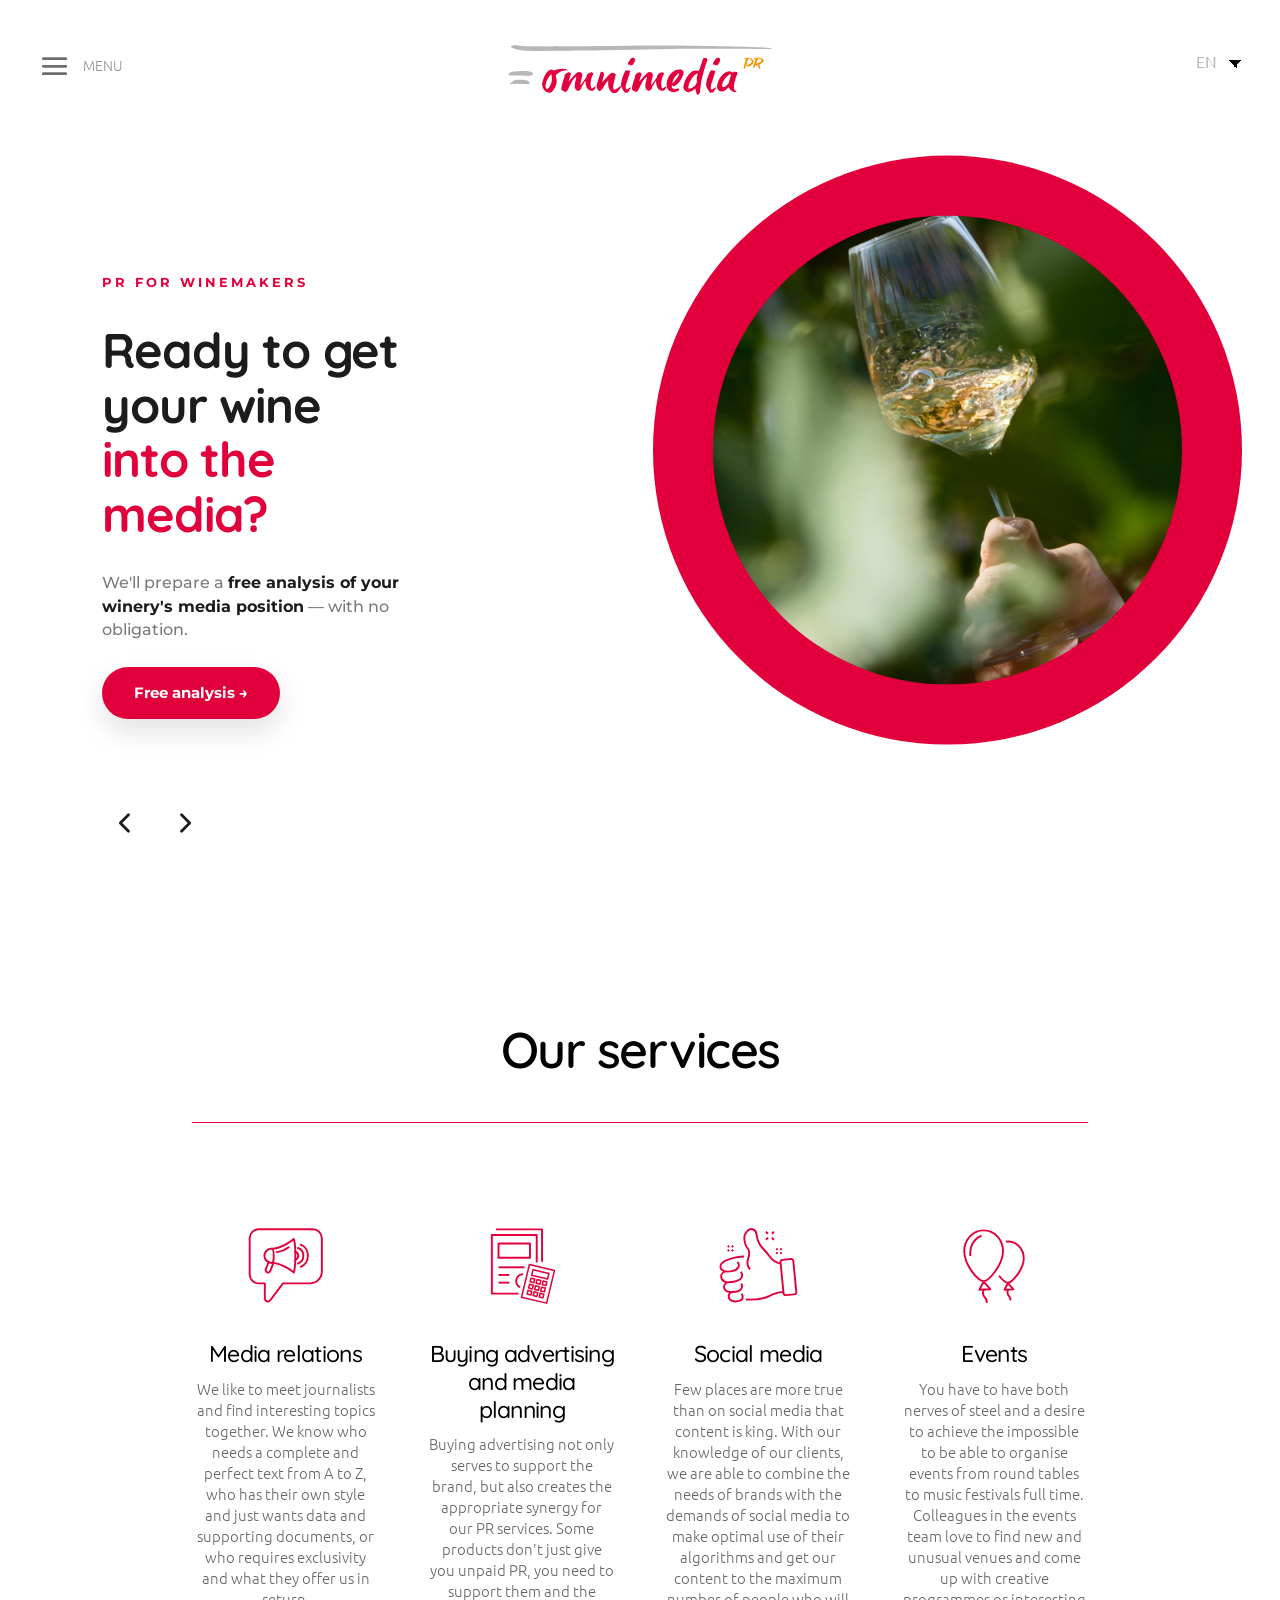
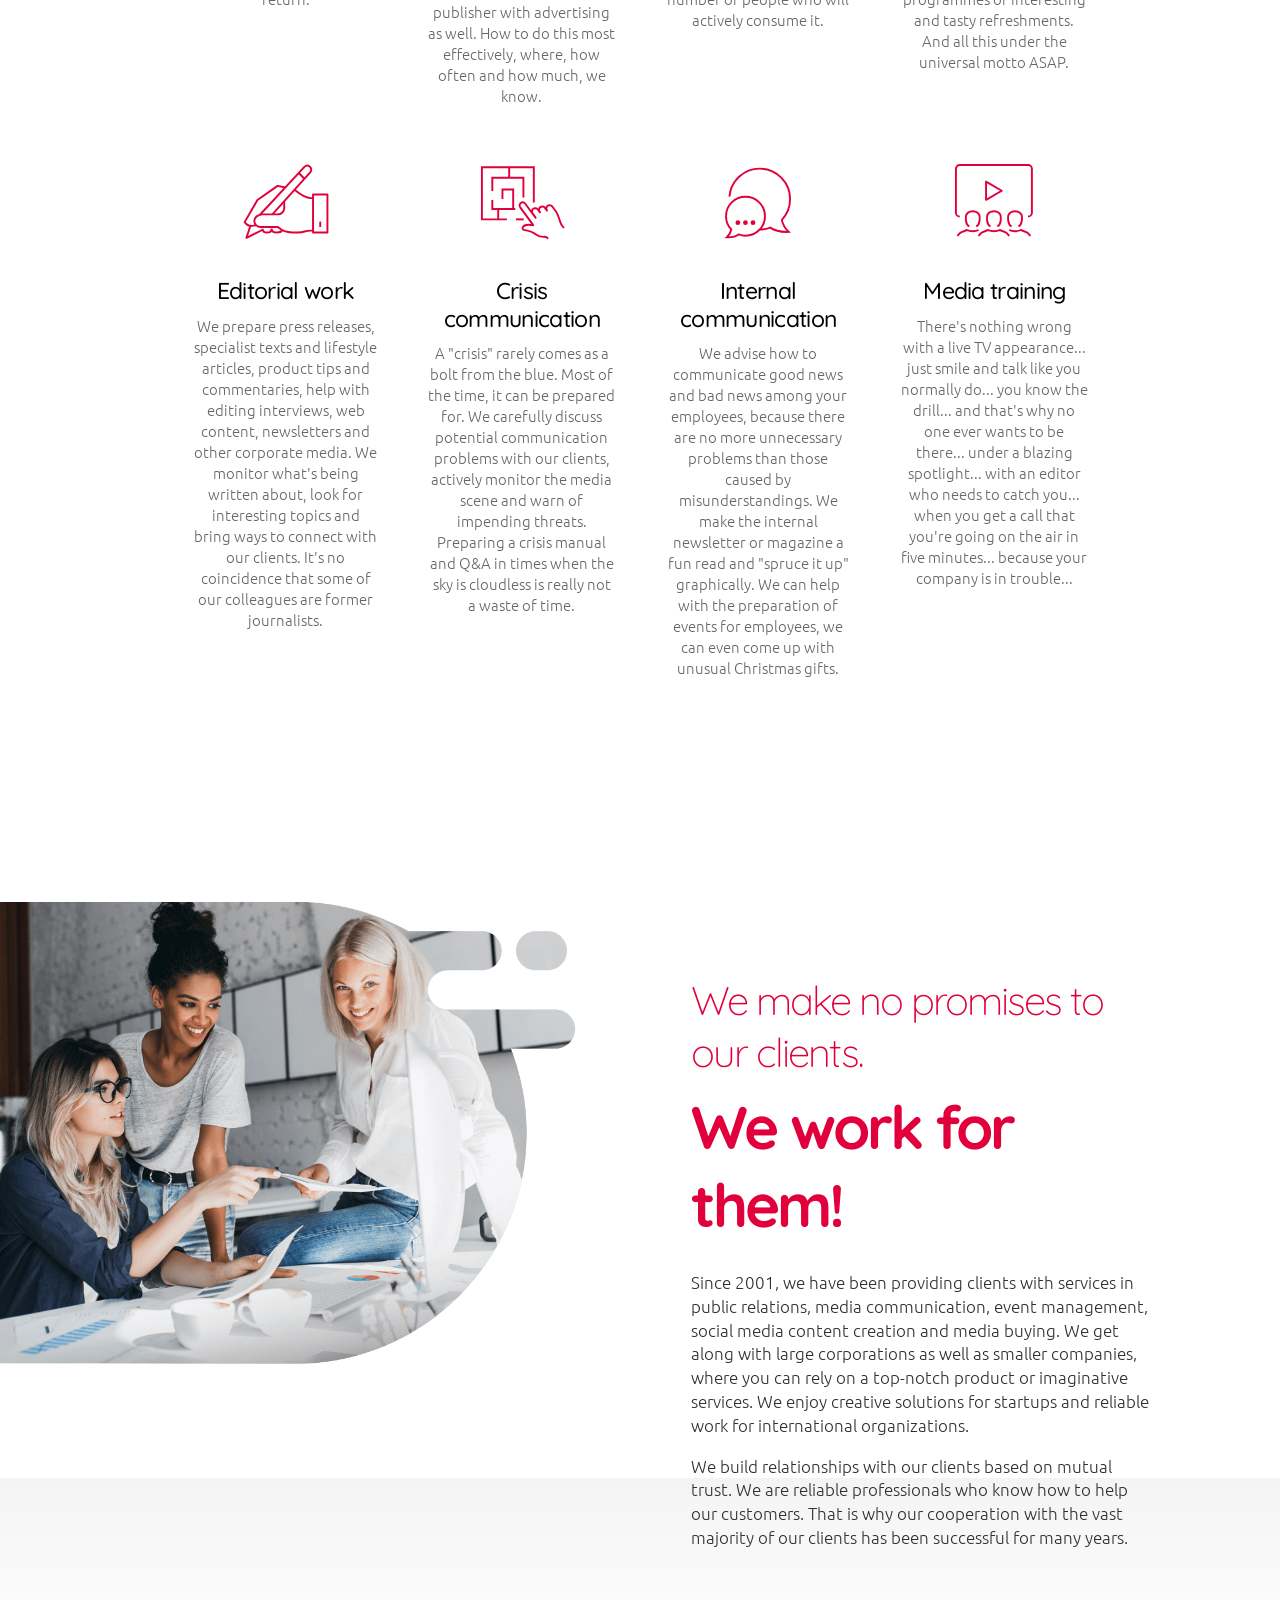
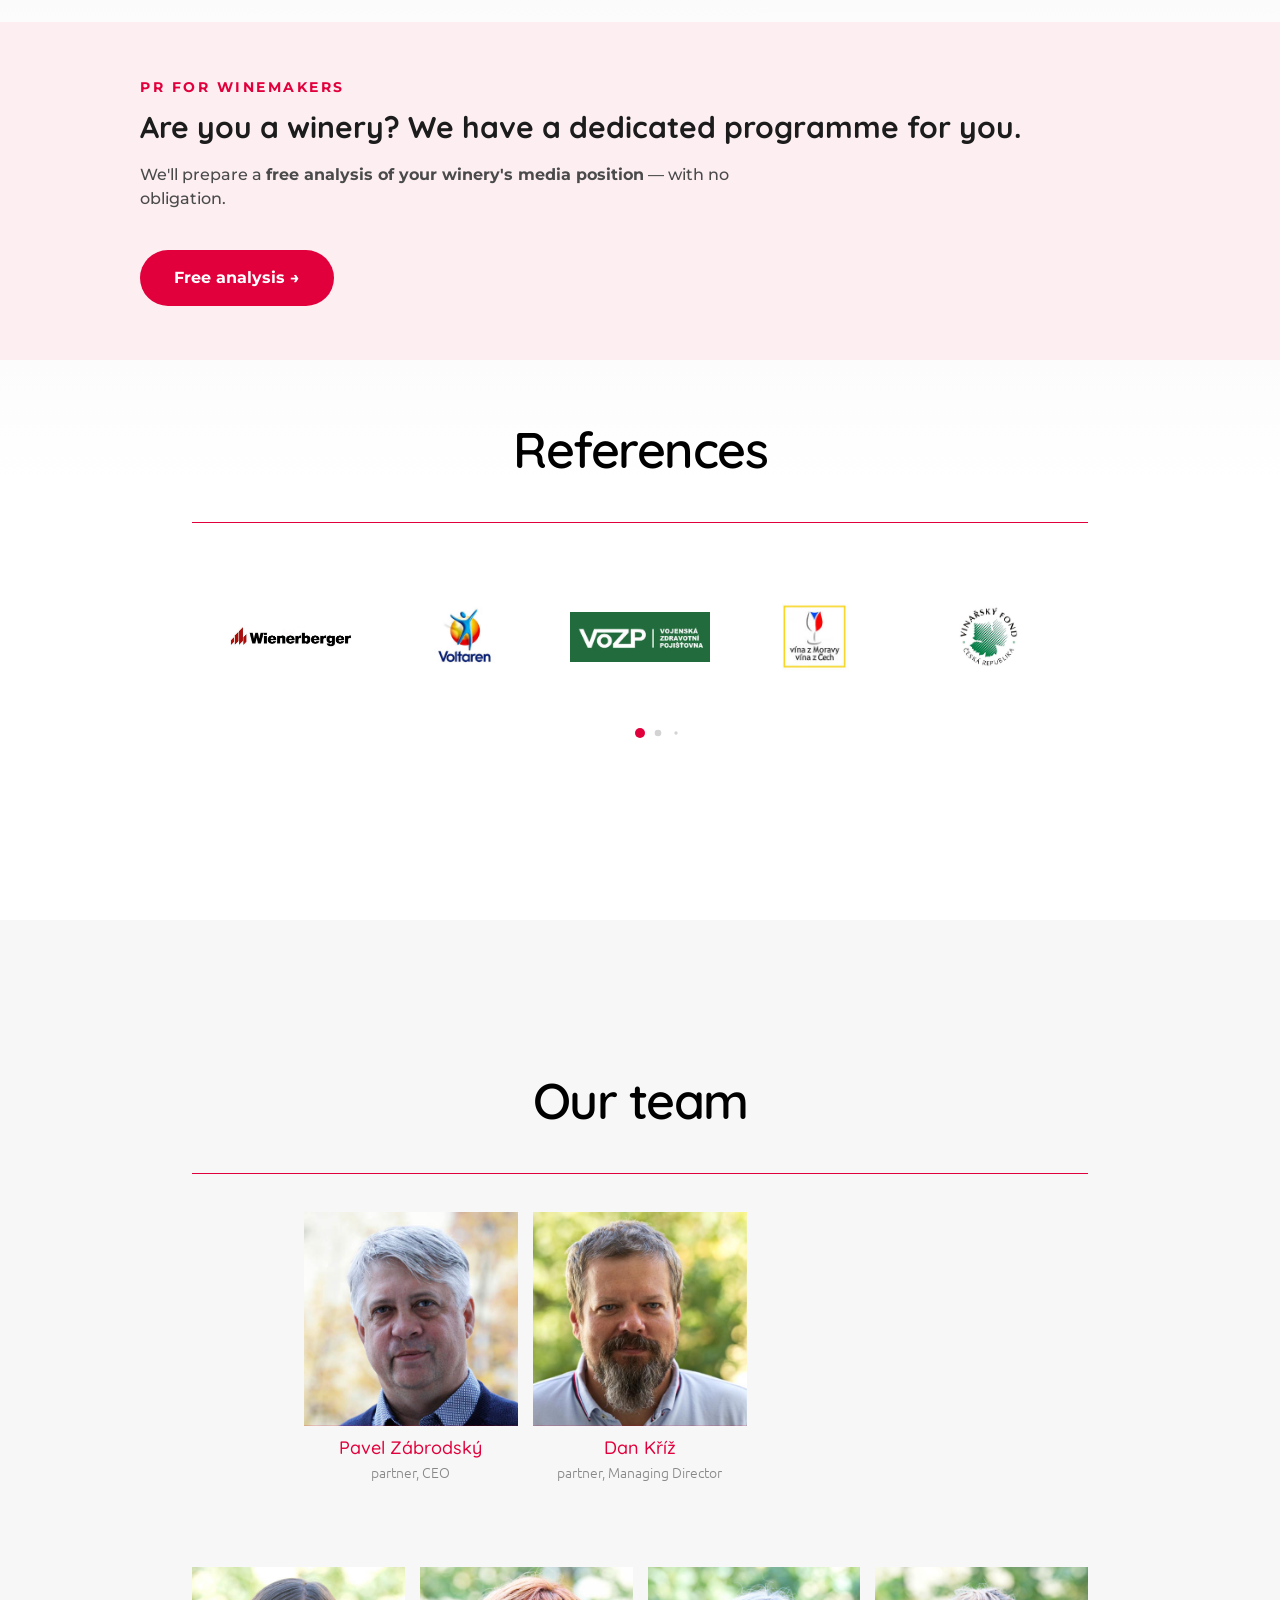
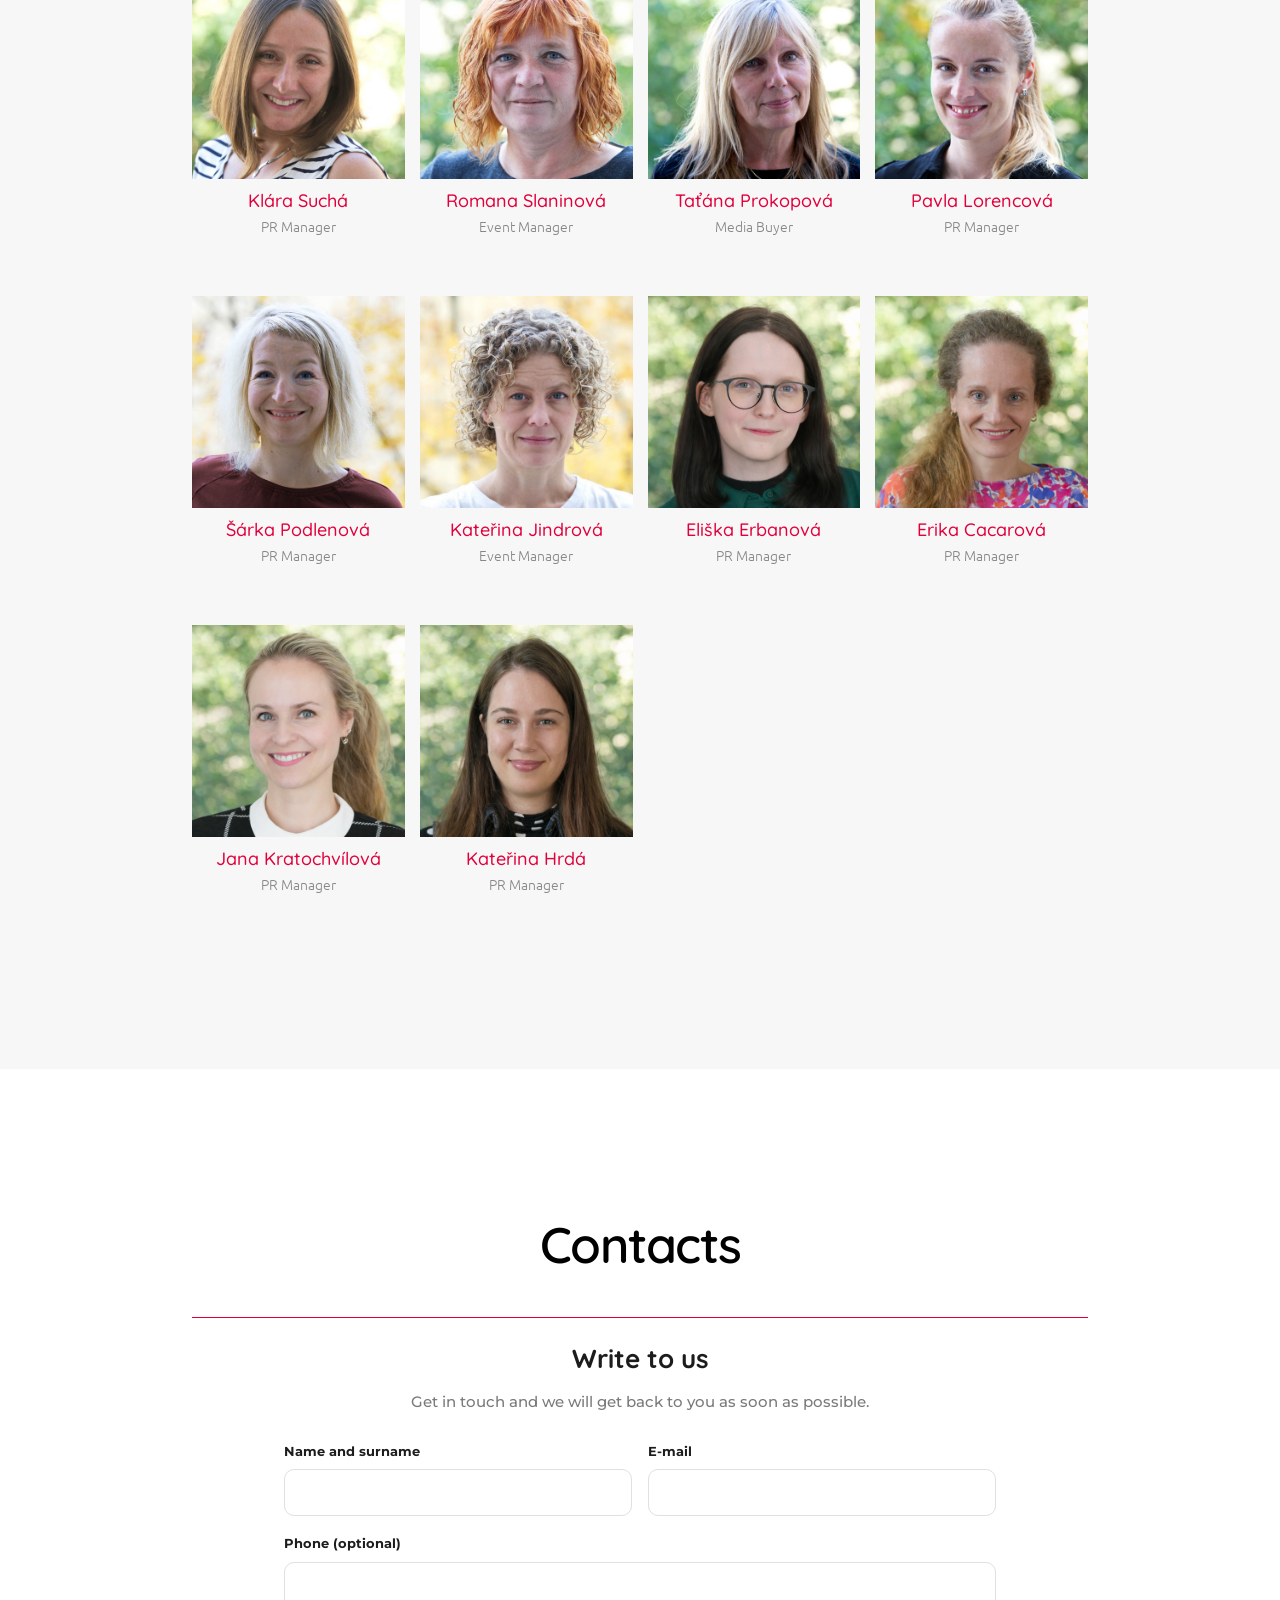
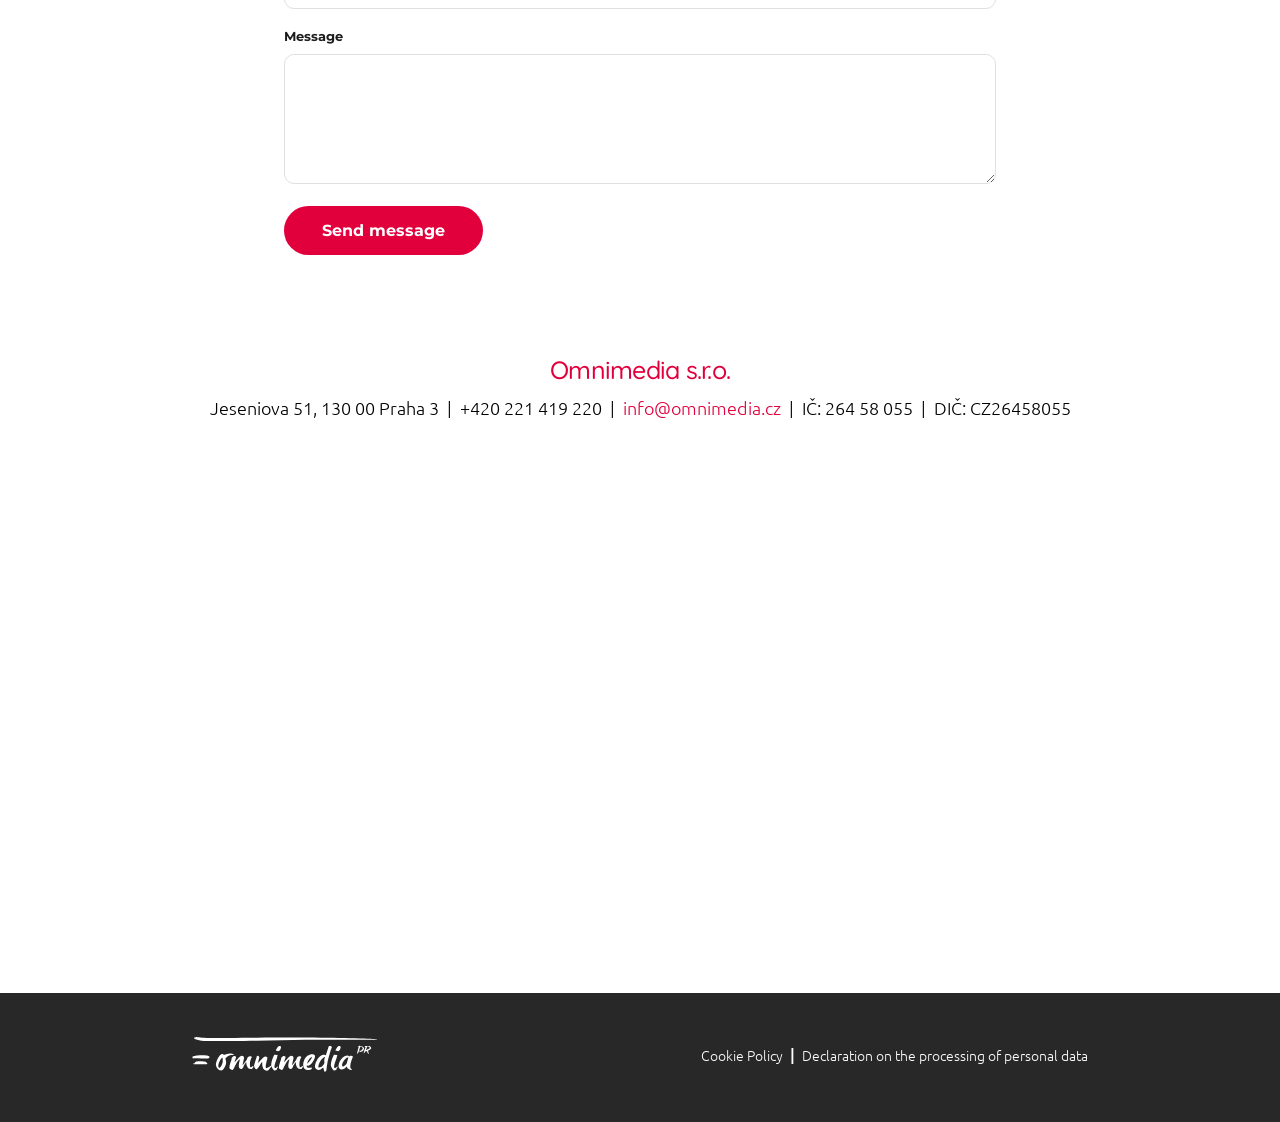
==== en/index.html @ 662f028c "Omnimedia web – statická kopie (CS+EN), čistý hero slider - 1:1 kopie omnimedia.cz převedená na samo" ====
<!DOCTYPE html>
<html lang="en-US">
<head>
	<meta charset="UTF-8" />
<meta http-equiv="X-UA-Compatible" content="IE=edge">
	

	<script type="text/javascript">
		document.documentElement.className = 'js';
	</script>
	
	<title>Omnimedia | Omnimedia - Public Relations</title>
<meta name='robots' content='max-image-preview:large' />
<script type="text/javascript">
			let jqueryParams=[],jQuery=function(r){return jqueryParams=[...jqueryParams,r],jQuery},$=function(r){return jqueryParams=[...jqueryParams,r],$};window.jQuery=jQuery,window.$=jQuery;let customHeadScripts=!1;jQuery.fn=jQuery.prototype={},$.fn=jQuery.prototype={},jQuery.noConflict=function(r){if(window.jQuery)return jQuery=window.jQuery,$=window.jQuery,customHeadScripts=!0,jQuery.noConflict},jQuery.ready=function(r){jqueryParams=[...jqueryParams,r]},$.ready=function(r){jqueryParams=[...jqueryParams,r]},jQuery.load=function(r){jqueryParams=[...jqueryParams,r]},$.load=function(r){jqueryParams=[...jqueryParams,r]},jQuery.fn.ready=function(r){jqueryParams=[...jqueryParams,r]},$.fn.ready=function(r){jqueryParams=[...jqueryParams,r]};</script>





<style id="global-styles-inline-css">
:root{--wp--preset--aspect-ratio--square: 1;--wp--preset--aspect-ratio--4-3: 4/3;--wp--preset--aspect-ratio--3-4: 3/4;--wp--preset--aspect-ratio--3-2: 3/2;--wp--preset--aspect-ratio--2-3: 2/3;--wp--preset--aspect-ratio--16-9: 16/9;--wp--preset--aspect-ratio--9-16: 9/16;--wp--preset--color--black: #000000;--wp--preset--color--cyan-bluish-gray: #abb8c3;--wp--preset--color--white: #ffffff;--wp--preset--color--pale-pink: #f78da7;--wp--preset--color--vivid-red: #cf2e2e;--wp--preset--color--luminous-vivid-orange: #ff6900;--wp--preset--color--luminous-vivid-amber: #fcb900;--wp--preset--color--light-green-cyan: #7bdcb5;--wp--preset--color--vivid-green-cyan: #00d084;--wp--preset--color--pale-cyan-blue: #8ed1fc;--wp--preset--color--vivid-cyan-blue: #0693e3;--wp--preset--color--vivid-purple: #9b51e0;--wp--preset--gradient--vivid-cyan-blue-to-vivid-purple: linear-gradient(135deg,rgb(6,147,227) 0%,rgb(155,81,224) 100%);--wp--preset--gradient--light-green-cyan-to-vivid-green-cyan: linear-gradient(135deg,rgb(122,220,180) 0%,rgb(0,208,130) 100%);--wp--preset--gradient--luminous-vivid-amber-to-luminous-vivid-orange: linear-gradient(135deg,rgb(252,185,0) 0%,rgb(255,105,0) 100%);--wp--preset--gradient--luminous-vivid-orange-to-vivid-red: linear-gradient(135deg,rgb(255,105,0) 0%,rgb(207,46,46) 100%);--wp--preset--gradient--very-light-gray-to-cyan-bluish-gray: linear-gradient(135deg,rgb(238,238,238) 0%,rgb(169,184,195) 100%);--wp--preset--gradient--cool-to-warm-spectrum: linear-gradient(135deg,rgb(74,234,220) 0%,rgb(151,120,209) 20%,rgb(207,42,186) 40%,rgb(238,44,130) 60%,rgb(251,105,98) 80%,rgb(254,248,76) 100%);--wp--preset--gradient--blush-light-purple: linear-gradient(135deg,rgb(255,206,236) 0%,rgb(152,150,240) 100%);--wp--preset--gradient--blush-bordeaux: linear-gradient(135deg,rgb(254,205,165) 0%,rgb(254,45,45) 50%,rgb(107,0,62) 100%);--wp--preset--gradient--luminous-dusk: linear-gradient(135deg,rgb(255,203,112) 0%,rgb(199,81,192) 50%,rgb(65,88,208) 100%);--wp--preset--gradient--pale-ocean: linear-gradient(135deg,rgb(255,245,203) 0%,rgb(182,227,212) 50%,rgb(51,167,181) 100%);--wp--preset--gradient--electric-grass: linear-gradient(135deg,rgb(202,248,128) 0%,rgb(113,206,126) 100%);--wp--preset--gradient--midnight: linear-gradient(135deg,rgb(2,3,129) 0%,rgb(40,116,252) 100%);--wp--preset--font-size--small: 13px;--wp--preset--font-size--medium: 20px;--wp--preset--font-size--large: 36px;--wp--preset--font-size--x-large: 42px;--wp--preset--spacing--20: 0.44rem;--wp--preset--spacing--30: 0.67rem;--wp--preset--spacing--40: 1rem;--wp--preset--spacing--50: 1.5rem;--wp--preset--spacing--60: 2.25rem;--wp--preset--spacing--70: 3.38rem;--wp--preset--spacing--80: 5.06rem;--wp--preset--shadow--natural: 6px 6px 9px rgba(0, 0, 0, 0.2);--wp--preset--shadow--deep: 12px 12px 50px rgba(0, 0, 0, 0.4);--wp--preset--shadow--sharp: 6px 6px 0px rgba(0, 0, 0, 0.2);--wp--preset--shadow--outlined: 6px 6px 0px -3px rgb(255, 255, 255), 6px 6px rgb(0, 0, 0);--wp--preset--shadow--crisp: 6px 6px 0px rgb(0, 0, 0);}:root { --wp--style--global--content-size: 823px;--wp--style--global--wide-size: 1080px; }:where(body) { margin: 0; }.wp-site-blocks > .alignleft { float: left; margin-right: 2em; }.wp-site-blocks > .alignright { float: right; margin-left: 2em; }.wp-site-blocks > .aligncenter { justify-content: center; margin-left: auto; margin-right: auto; }:where(.is-layout-flex){gap: 0.5em;}:where(.is-layout-grid){gap: 0.5em;}.is-layout-flow > .alignleft{float: left;margin-inline-start: 0;margin-inline-end: 2em;}.is-layout-flow > .alignright{float: right;margin-inline-start: 2em;margin-inline-end: 0;}.is-layout-flow > .aligncenter{margin-left: auto !important;margin-right: auto !important;}.is-layout-constrained > .alignleft{float: left;margin-inline-start: 0;margin-inline-end: 2em;}.is-layout-constrained > .alignright{float: right;margin-inline-start: 2em;margin-inline-end: 0;}.is-layout-constrained > .aligncenter{margin-left: auto !important;margin-right: auto !important;}.is-layout-constrained > :where(:not(.alignleft):not(.alignright):not(.alignfull)){max-width: var(--wp--style--global--content-size);margin-left: auto !important;margin-right: auto !important;}.is-layout-constrained > .alignwide{max-width: var(--wp--style--global--wide-size);}body .is-layout-flex{display: flex;}.is-layout-flex{flex-wrap: wrap;align-items: center;}.is-layout-flex > :is(*, div){margin: 0;}body .is-layout-grid{display: grid;}.is-layout-grid > :is(*, div){margin: 0;}body{padding-top: 0px;padding-right: 0px;padding-bottom: 0px;padding-left: 0px;}:root :where(.wp-element-button, .wp-block-button__link){background-color: #32373c;border-width: 0;color: #fff;font-family: inherit;font-size: inherit;font-style: inherit;font-weight: inherit;letter-spacing: inherit;line-height: inherit;padding-top: calc(0.667em + 2px);padding-right: calc(1.333em + 2px);padding-bottom: calc(0.667em + 2px);padding-left: calc(1.333em + 2px);text-decoration: none;text-transform: inherit;}.has-black-color{color: var(--wp--preset--color--black) !important;}.has-cyan-bluish-gray-color{color: var(--wp--preset--color--cyan-bluish-gray) !important;}.has-white-color{color: var(--wp--preset--color--white) !important;}.has-pale-pink-color{color: var(--wp--preset--color--pale-pink) !important;}.has-vivid-red-color{color: var(--wp--preset--color--vivid-red) !important;}.has-luminous-vivid-orange-color{color: var(--wp--preset--color--luminous-vivid-orange) !important;}.has-luminous-vivid-amber-color{color: var(--wp--preset--color--luminous-vivid-amber) !important;}.has-light-green-cyan-color{color: var(--wp--preset--color--light-green-cyan) !important;}.has-vivid-green-cyan-color{color: var(--wp--preset--color--vivid-green-cyan) !important;}.has-pale-cyan-blue-color{color: var(--wp--preset--color--pale-cyan-blue) !important;}.has-vivid-cyan-blue-color{color: var(--wp--preset--color--vivid-cyan-blue) !important;}.has-vivid-purple-color{color: var(--wp--preset--color--vivid-purple) !important;}.has-black-background-color{background-color: var(--wp--preset--color--black) !important;}.has-cyan-bluish-gray-background-color{background-color: var(--wp--preset--color--cyan-bluish-gray) !important;}.has-white-background-color{background-color: var(--wp--preset--color--white) !important;}.has-pale-pink-background-color{background-color: var(--wp--preset--color--pale-pink) !important;}.has-vivid-red-background-color{background-color: var(--wp--preset--color--vivid-red) !important;}.has-luminous-vivid-orange-background-color{background-color: var(--wp--preset--color--luminous-vivid-orange) !important;}.has-luminous-vivid-amber-background-color{background-color: var(--wp--preset--color--luminous-vivid-amber) !important;}.has-light-green-cyan-background-color{background-color: var(--wp--preset--color--light-green-cyan) !important;}.has-vivid-green-cyan-background-color{background-color: var(--wp--preset--color--vivid-green-cyan) !important;}.has-pale-cyan-blue-background-color{background-color: var(--wp--preset--color--pale-cyan-blue) !important;}.has-vivid-cyan-blue-background-color{background-color: var(--wp--preset--color--vivid-cyan-blue) !important;}.has-vivid-purple-background-color{background-color: var(--wp--preset--color--vivid-purple) !important;}.has-black-border-color{border-color: var(--wp--preset--color--black) !important;}.has-cyan-bluish-gray-border-color{border-color: var(--wp--preset--color--cyan-bluish-gray) !important;}.has-white-border-color{border-color: var(--wp--preset--color--white) !important;}.has-pale-pink-border-color{border-color: var(--wp--preset--color--pale-pink) !important;}.has-vivid-red-border-color{border-color: var(--wp--preset--color--vivid-red) !important;}.has-luminous-vivid-orange-border-color{border-color: var(--wp--preset--color--luminous-vivid-orange) !important;}.has-luminous-vivid-amber-border-color{border-color: var(--wp--preset--color--luminous-vivid-amber) !important;}.has-light-green-cyan-border-color{border-color: var(--wp--preset--color--light-green-cyan) !important;}.has-vivid-green-cyan-border-color{border-color: var(--wp--preset--color--vivid-green-cyan) !important;}.has-pale-cyan-blue-border-color{border-color: var(--wp--preset--color--pale-cyan-blue) !important;}.has-vivid-cyan-blue-border-color{border-color: var(--wp--preset--color--vivid-cyan-blue) !important;}.has-vivid-purple-border-color{border-color: var(--wp--preset--color--vivid-purple) !important;}.has-vivid-cyan-blue-to-vivid-purple-gradient-background{background: var(--wp--preset--gradient--vivid-cyan-blue-to-vivid-purple) !important;}.has-light-green-cyan-to-vivid-green-cyan-gradient-background{background: var(--wp--preset--gradient--light-green-cyan-to-vivid-green-cyan) !important;}.has-luminous-vivid-amber-to-luminous-vivid-orange-gradient-background{background: var(--wp--preset--gradient--luminous-vivid-amber-to-luminous-vivid-orange) !important;}.has-luminous-vivid-orange-to-vivid-red-gradient-background{background: var(--wp--preset--gradient--luminous-vivid-orange-to-vivid-red) !important;}.has-very-light-gray-to-cyan-bluish-gray-gradient-background{background: var(--wp--preset--gradient--very-light-gray-to-cyan-bluish-gray) !important;}.has-cool-to-warm-spectrum-gradient-background{background: var(--wp--preset--gradient--cool-to-warm-spectrum) !important;}.has-blush-light-purple-gradient-background{background: var(--wp--preset--gradient--blush-light-purple) !important;}.has-blush-bordeaux-gradient-background{background: var(--wp--preset--gradient--blush-bordeaux) !important;}.has-luminous-dusk-gradient-background{background: var(--wp--preset--gradient--luminous-dusk) !important;}.has-pale-ocean-gradient-background{background: var(--wp--preset--gradient--pale-ocean) !important;}.has-electric-grass-gradient-background{background: var(--wp--preset--gradient--electric-grass) !important;}.has-midnight-gradient-background{background: var(--wp--preset--gradient--midnight) !important;}.has-small-font-size{font-size: var(--wp--preset--font-size--small) !important;}.has-medium-font-size{font-size: var(--wp--preset--font-size--medium) !important;}.has-large-font-size{font-size: var(--wp--preset--font-size--large) !important;}.has-x-large-font-size{font-size: var(--wp--preset--font-size--x-large) !important;}
/*# sourceURL=global-styles-inline-css */
</style>

<link rel='stylesheet' id='depicter-front-pre-css' href='../assets-mirror/wp-content/plugins/depicter/resources/styles/player/depicter-pre_ver1768428420.css' media='all' />
<link rel="preload" as="style" onload="this.rel='stylesheet';this.onload=null" id='depicter--front-common-css' href='../assets-mirror/wp-content/plugins/depicter/resources/styles/player/depicter_ver1768428420.css' media='all' />
<link rel='stylesheet' id='depicter-180-google-font-css' href='../assets-mirror/wp-content/uploads/omgf/depicter-180-google-font/depicter-180-google-font_ver1673941083.css' media='all' />
<link rel="preload" as="style" onload="this.rel='stylesheet';this.onload=null" id='depicter--180-custom-css' href='../assets-mirror/wp-content/uploads/depicter/css/180_ver1781614226.css' media='all' />
<link rel='stylesheet' id='trp-language-switcher-style-css' href='../assets-mirror/wp-content/plugins/translatepress-multilingual/assets/css/trp-language-switcher_ver321.css' media='all' />

<style id="divi-style-inline-inline-css">
/*!
Theme Name: Divi
Theme URI: http://www.elegantthemes.com/gallery/divi/
Version: 4.27.6
Description: Smart. Flexible. Beautiful. Divi is the most powerful theme in our collection.
Author: Elegant Themes
Author URI: http://www.elegantthemes.com
License: GNU General Public License v2
License URI: http://www.gnu.org/licenses/gpl-2.0.html
*/
a,abbr,acronym,address,applet,b,big,blockquote,body,center,cite,code,dd,del,dfn,div,dl,dt,em,fieldset,font,form,h1,h2,h3,h4,h5,h6,html,i,iframe,img,ins,kbd,label,legend,li,object,ol,p,pre,q,s,samp,small,span,strike,strong,sub,sup,tt,u,ul,var{margin:0;padding:0;border:0;outline:0;font-size:100%;-ms-text-size-adjust:100%;-webkit-text-size-adjust:100%;vertical-align:baseline;background:transparent}body{line-height:1}ol,ul{list-style:none}blockquote,q{quotes:none}blockquote:after,blockquote:before,q:after,q:before{content:"";content:none}blockquote{margin:20px 0 30px;border-left:5px solid;padding-left:20px}:focus{outline:0}del{text-decoration:line-through}pre{overflow:auto;padding:10px}figure{margin:0}table{border-collapse:collapse;border-spacing:0}article,aside,footer,header,hgroup,nav,section{display:block}body{font-family:Open Sans,Arial,sans-serif;font-size:14px;color:#666;background-color:#fff;line-height:1.7em;font-weight:500;-webkit-font-smoothing:antialiased;-moz-osx-font-smoothing:grayscale}body.page-template-page-template-blank-php #page-container{padding-top:0!important}body.et_cover_background{background-size:cover!important;background-position:top!important;background-repeat:no-repeat!important;background-attachment:fixed}a{color:#2ea3f2}a,a:hover{text-decoration:none}p{padding-bottom:1em}p:not(.has-background):last-of-type{padding-bottom:0}p.et_normal_padding{padding-bottom:1em}strong{font-weight:700}cite,em,i{font-style:italic}code,pre{font-family:Courier New,monospace;margin-bottom:10px}ins{text-decoration:none}sub,sup{height:0;line-height:1;position:relative;vertical-align:baseline}sup{bottom:.8em}sub{top:.3em}dl{margin:0 0 1.5em}dl dt{font-weight:700}dd{margin-left:1.5em}blockquote p{padding-bottom:0}embed,iframe,object,video{max-width:100%}h1,h2,h3,h4,h5,h6{color:#333;padding-bottom:10px;line-height:1em;font-weight:500}h1 a,h2 a,h3 a,h4 a,h5 a,h6 a{color:inherit}h1{font-size:30px}h2{font-size:26px}h3{font-size:22px}h4{font-size:18px}h5{font-size:16px}h6{font-size:14px}input{-webkit-appearance:none}input[type=checkbox]{-webkit-appearance:checkbox}input[type=radio]{-webkit-appearance:radio}input.text,input.title,input[type=email],input[type=password],input[type=tel],input[type=text],select,textarea{background-color:#fff;border:1px solid #bbb;padding:2px;color:#4e4e4e}input.text:focus,input.title:focus,input[type=text]:focus,select:focus,textarea:focus{border-color:#2d3940;color:#3e3e3e}input.text,input.title,input[type=text],select,textarea{margin:0}textarea{padding:4px}button,input,select,textarea{font-family:inherit}img{max-width:100%;height:auto}.clear{clear:both}br.clear{margin:0;padding:0}.pagination{clear:both}#et_search_icon:hover,.et-social-icon a:hover,.et_password_protected_form .et_submit_button,.form-submit .et_pb_buttontton.alt.disabled,.nav-single a,.posted_in a{color:#2ea3f2}.et-search-form,blockquote{border-color:#2ea3f2}#main-content{background-color:#fff}.container{width:80%;max-width:1080px;margin:auto;position:relative}body:not(.et-tb) #main-content .container,body:not(.et-tb-has-header) #main-content .container{padding-top:58px}.et_full_width_page #main-content .container:before{display:none}.main_title{margin-bottom:20px}.et_password_protected_form .et_submit_button:hover,.form-submit .et_pb_button:hover{background:rgba(0,0,0,.05)}.et_button_icon_visible .et_pb_button{padding-right:2em;padding-left:.7em}.et_button_icon_visible .et_pb_button:after{opacity:1;margin-left:0}.et_button_left .et_pb_button:hover:after{left:.15em}.et_button_left .et_pb_button:after{margin-left:0;left:1em}.et_button_icon_visible.et_button_left .et_pb_button,.et_button_left .et_pb_button:hover,.et_button_left .et_pb_module .et_pb_button:hover{padding-left:2em;padding-right:.7em}.et_button_icon_visible.et_button_left .et_pb_button:after,.et_button_left .et_pb_button:hover:after{left:.15em}.et_password_protected_form .et_submit_button:hover,.form-submit .et_pb_button:hover{padding:.3em 1em}.et_button_no_icon .et_pb_button:after{display:none}.et_button_no_icon.et_button_icon_visible.et_button_left .et_pb_button,.et_button_no_icon.et_button_left .et_pb_button:hover,.et_button_no_icon .et_pb_button,.et_button_no_icon .et_pb_button:hover{padding:.3em 1em!important}.et_button_custom_icon .et_pb_button:after{line-height:1.7em}.et_button_custom_icon.et_button_icon_visible .et_pb_button:after,.et_button_custom_icon .et_pb_button:hover:after{margin-left:.3em}#left-area .post_format-post-format-gallery .wp-block-gallery:first-of-type{padding:0;margin-bottom:-16px}.entry-content table:not(.variations){border:1px solid #eee;margin:0 0 15px;text-align:left;width:100%}.entry-content thead th,.entry-content tr th{color:#555;font-weight:700;padding:9px 24px}.entry-content tr td{border-top:1px solid #eee;padding:6px 24px}#left-area ul,.entry-content ul,.et-l--body ul,.et-l--footer ul,.et-l--header ul{list-style-type:disc;padding:0 0 23px 1em;line-height:26px}#left-area ol,.entry-content ol,.et-l--body ol,.et-l--footer ol,.et-l--header ol{list-style-type:decimal;list-style-position:inside;padding:0 0 23px;line-height:26px}#left-area ul li ul,.entry-content ul li ol{padding:2px 0 2px 20px}#left-area ol li ul,.entry-content ol li ol,.et-l--body ol li ol,.et-l--footer ol li ol,.et-l--header ol li ol{padding:2px 0 2px 35px}#left-area ul.wp-block-gallery{display:-webkit-box;display:-ms-flexbox;display:flex;-ms-flex-wrap:wrap;flex-wrap:wrap;list-style-type:none;padding:0}#left-area ul.products{padding:0!important;line-height:1.7!important;list-style:none!important}.gallery-item a{display:block}.gallery-caption,.gallery-item a{width:90%}#wpadminbar{z-index:100001}#left-area .post-meta{font-size:14px;padding-bottom:15px}#left-area .post-meta a{text-decoration:none;color:#666}#left-area .et_featured_image{padding-bottom:7px}.single .post{padding-bottom:25px}body.single .et_audio_content{margin-bottom:-6px}.nav-single a{text-decoration:none;color:#2ea3f2;font-size:14px;font-weight:400}.nav-previous{float:left}.nav-next{float:right}.et_password_protected_form p input{background-color:#eee;border:none!important;width:100%!important;border-radius:0!important;font-size:14px;color:#999!important;padding:16px!important;-webkit-box-sizing:border-box;box-sizing:border-box}.et_password_protected_form label{display:none}.et_password_protected_form .et_submit_button{font-family:inherit;display:block;float:right;margin:8px auto 0;cursor:pointer}.post-password-required p.nocomments.container{max-width:100%}.post-password-required p.nocomments.container:before{display:none}.aligncenter,div.post .new-post .aligncenter{display:block;margin-left:auto;margin-right:auto}.wp-caption{border:1px solid #ddd;text-align:center;background-color:#f3f3f3;margin-bottom:10px;max-width:96%;padding:8px}.wp-caption.alignleft{margin:0 30px 20px 0}.wp-caption.alignright{margin:0 0 20px 30px}.wp-caption img{margin:0;padding:0;border:0}.wp-caption p.wp-caption-text{font-size:12px;padding:0 4px 5px;margin:0}.alignright{float:right}.alignleft{float:left}img.alignleft{display:inline;float:left;margin-right:15px}img.alignright{display:inline;float:right;margin-left:15px}.page.et_pb_pagebuilder_layout #main-content{background-color:transparent}body #main-content .et_builder_inner_content>h1,body #main-content .et_builder_inner_content>h2,body #main-content .et_builder_inner_content>h3,body #main-content .et_builder_inner_content>h4,body #main-content .et_builder_inner_content>h5,body #main-content .et_builder_inner_content>h6{line-height:1.4em}body #main-content .et_builder_inner_content>p{line-height:1.7em}.wp-block-pullquote{margin:20px 0 30px}.wp-block-pullquote.has-background blockquote{border-left:none}.wp-block-group.has-background{padding:1.5em 1.5em .5em}@media (min-width:981px){#left-area{width:79.125%;padding-bottom:23px}#main-content .container:before{content:"";position:absolute;top:0;height:100%;width:1px;background-color:#e2e2e2}.et_full_width_page #left-area,.et_no_sidebar #left-area{float:none;width:100%!important}.et_full_width_page #left-area{padding-bottom:0}.et_no_sidebar #main-content .container:before{display:none}}@media (max-width:980px){#page-container{padding-top:80px}.et-tb #page-container,.et-tb-has-header #page-container{padding-top:0!important}#left-area,#sidebar{width:100%!important}#main-content .container:before{display:none!important}.et_full_width_page .et_gallery_item:nth-child(4n+1){clear:none}}@media print{#page-container{padding-top:0!important}}#wp-admin-bar-et-use-visual-builder a:before{font-family:ETmodules!important;content:"\e625";font-size:30px!important;width:28px;margin-top:-3px;color:#974df3!important}#wp-admin-bar-et-use-visual-builder:hover a:before{color:#fff!important}#wp-admin-bar-et-use-visual-builder:hover a,#wp-admin-bar-et-use-visual-builder a:hover{transition:background-color .5s ease;-webkit-transition:background-color .5s ease;-moz-transition:background-color .5s ease;background-color:#7e3bd0!important;color:#fff!important}* html .clearfix,:first-child+html .clearfix{zoom:1}.iphone .et_pb_section_video_bg video::-webkit-media-controls-start-playback-button{display:none!important;-webkit-appearance:none}.et_mobile_device .et_pb_section_parallax .et_pb_parallax_css{background-attachment:scroll}.et-social-facebook a.icon:before{content:"\e093"}.et-social-twitter a.icon:before{content:"\e094"}.et-social-google-plus a.icon:before{content:"\e096"}.et-social-instagram a.icon:before{content:"\e09a"}.et-social-rss a.icon:before{content:"\e09e"}.ai1ec-single-event:after{content:" ";display:table;clear:both}.evcal_event_details .evcal_evdata_cell .eventon_details_shading_bot.eventon_details_shading_bot{z-index:3}.wp-block-divi-layout{margin-bottom:1em}*{-webkit-box-sizing:border-box;box-sizing:border-box}#et-info-email:before,#et-info-phone:before,#et_search_icon:before,.comment-reply-link:after,.et-cart-info span:before,.et-pb-arrow-next:before,.et-pb-arrow-prev:before,.et-social-icon a:before,.et_audio_container .mejs-playpause-button button:before,.et_audio_container .mejs-volume-button button:before,.et_overlay:before,.et_password_protected_form .et_submit_button:after,.et_pb_button:after,.et_pb_contact_reset:after,.et_pb_contact_submit:after,.et_pb_font_icon:before,.et_pb_newsletter_button:after,.et_pb_pricing_table_button:after,.et_pb_promo_button:after,.et_pb_testimonial:before,.et_pb_toggle_title:before,.form-submit .et_pb_button:after,.mobile_menu_bar:before,a.et_pb_more_button:after{font-family:ETmodules!important;speak:none;font-style:normal;font-weight:400;-webkit-font-feature-settings:normal;font-feature-settings:normal;font-variant:normal;text-transform:none;line-height:1;-webkit-font-smoothing:antialiased;-moz-osx-font-smoothing:grayscale;text-shadow:0 0;direction:ltr}.et-pb-icon,.et_pb_custom_button_icon.et_pb_button:after,.et_pb_login .et_pb_custom_button_icon.et_pb_button:after,.et_pb_woo_custom_button_icon .button.et_pb_custom_button_icon.et_pb_button:after,.et_pb_woo_custom_button_icon .button.et_pb_custom_button_icon.et_pb_button:hover:after{content:attr(data-icon)}.et-pb-icon{font-family:ETmodules;speak:none;font-weight:400;-webkit-font-feature-settings:normal;font-feature-settings:normal;font-variant:normal;text-transform:none;line-height:1;-webkit-font-smoothing:antialiased;font-size:96px;font-style:normal;display:inline-block;-webkit-box-sizing:border-box;box-sizing:border-box;direction:ltr}#et-ajax-saving{display:none;-webkit-transition:background .3s,-webkit-box-shadow .3s;transition:background .3s,-webkit-box-shadow .3s;transition:background .3s,box-shadow .3s;transition:background .3s,box-shadow .3s,-webkit-box-shadow .3s;-webkit-box-shadow:rgba(0,139,219,.247059) 0 0 60px;box-shadow:0 0 60px rgba(0,139,219,.247059);position:fixed;top:50%;left:50%;width:50px;height:50px;background:#fff;border-radius:50px;margin:-25px 0 0 -25px;z-index:999999;text-align:center}#et-ajax-saving img{margin:9px}.et-safe-mode-indicator,.et-safe-mode-indicator:focus,.et-safe-mode-indicator:hover{-webkit-box-shadow:0 5px 10px rgba(41,196,169,.15);box-shadow:0 5px 10px rgba(41,196,169,.15);background:#29c4a9;color:#fff;font-size:14px;font-weight:600;padding:12px;line-height:16px;border-radius:3px;position:fixed;bottom:30px;right:30px;z-index:999999;text-decoration:none;font-family:Open Sans,sans-serif;-webkit-font-smoothing:antialiased;-moz-osx-font-smoothing:grayscale}.et_pb_button{font-size:20px;font-weight:500;padding:.3em 1em;line-height:1.7em!important;background-color:transparent;background-size:cover;background-position:50%;background-repeat:no-repeat;border:2px solid;border-radius:3px;-webkit-transition-duration:.2s;transition-duration:.2s;-webkit-transition-property:all!important;transition-property:all!important}.et_pb_button,.et_pb_button_inner{position:relative}.et_pb_button:hover,.et_pb_module .et_pb_button:hover{border:2px solid transparent;padding:.3em 2em .3em .7em}.et_pb_button:hover{background-color:hsla(0,0%,100%,.2)}.et_pb_bg_layout_light.et_pb_button:hover,.et_pb_bg_layout_light .et_pb_button:hover{background-color:rgba(0,0,0,.05)}.et_pb_button:after,.et_pb_button:before{font-size:32px;line-height:1em;content:"\35";opacity:0;position:absolute;margin-left:-1em;-webkit-transition:all .2s;transition:all .2s;text-transform:none;-webkit-font-feature-settings:"kern" off;font-feature-settings:"kern" off;font-variant:none;font-style:normal;font-weight:400;text-shadow:none}.et_pb_button.et_hover_enabled:hover:after,.et_pb_button.et_pb_hovered:hover:after{-webkit-transition:none!important;transition:none!important}.et_pb_button:before{display:none}.et_pb_button:hover:after{opacity:1;margin-left:0}.et_pb_column_1_3 h1,.et_pb_column_1_4 h1,.et_pb_column_1_5 h1,.et_pb_column_1_6 h1,.et_pb_column_2_5 h1{font-size:26px}.et_pb_column_1_3 h2,.et_pb_column_1_4 h2,.et_pb_column_1_5 h2,.et_pb_column_1_6 h2,.et_pb_column_2_5 h2{font-size:23px}.et_pb_column_1_3 h3,.et_pb_column_1_4 h3,.et_pb_column_1_5 h3,.et_pb_column_1_6 h3,.et_pb_column_2_5 h3{font-size:20px}.et_pb_column_1_3 h4,.et_pb_column_1_4 h4,.et_pb_column_1_5 h4,.et_pb_column_1_6 h4,.et_pb_column_2_5 h4{font-size:18px}.et_pb_column_1_3 h5,.et_pb_column_1_4 h5,.et_pb_column_1_5 h5,.et_pb_column_1_6 h5,.et_pb_column_2_5 h5{font-size:16px}.et_pb_column_1_3 h6,.et_pb_column_1_4 h6,.et_pb_column_1_5 h6,.et_pb_column_1_6 h6,.et_pb_column_2_5 h6{font-size:15px}.et_pb_bg_layout_dark,.et_pb_bg_layout_dark h1,.et_pb_bg_layout_dark h2,.et_pb_bg_layout_dark h3,.et_pb_bg_layout_dark h4,.et_pb_bg_layout_dark h5,.et_pb_bg_layout_dark h6{color:#fff!important}.et_pb_module.et_pb_text_align_left{text-align:left}.et_pb_module.et_pb_text_align_center{text-align:center}.et_pb_module.et_pb_text_align_right{text-align:right}.et_pb_module.et_pb_text_align_justified{text-align:justify}.clearfix:after{visibility:hidden;display:block;font-size:0;content:" ";clear:both;height:0}.et_pb_bg_layout_light .et_pb_more_button{color:#2ea3f2}.et_builder_inner_content{position:relative;z-index:1}header .et_builder_inner_content{z-index:2}.et_pb_css_mix_blend_mode_passthrough{mix-blend-mode:unset!important}.et_pb_image_container{margin:-20px -20px 29px}.et_pb_module_inner{position:relative}.et_hover_enabled_preview{z-index:2}.et_hover_enabled:hover{position:relative;z-index:2}.et_pb_all_tabs,.et_pb_module,.et_pb_posts_nav a,.et_pb_tab,.et_pb_with_background{position:relative;background-size:cover;background-position:50%;background-repeat:no-repeat}.et_pb_background_mask,.et_pb_background_pattern{bottom:0;left:0;position:absolute;right:0;top:0}.et_pb_background_mask{background-size:calc(100% + 2px) calc(100% + 2px);background-repeat:no-repeat;background-position:50%;overflow:hidden}.et_pb_background_pattern{background-position:0 0;background-repeat:repeat}.et_pb_with_border{position:relative;border:0 solid #333}.post-password-required .et_pb_row{padding:0;width:100%}.post-password-required .et_password_protected_form{min-height:0}body.et_pb_pagebuilder_layout.et_pb_show_title .post-password-required .et_password_protected_form h1,body:not(.et_pb_pagebuilder_layout) .post-password-required .et_password_protected_form h1{display:none}.et_pb_no_bg{padding:0!important}.et_overlay.et_pb_inline_icon:before,.et_pb_inline_icon:before{content:attr(data-icon)}.et_pb_more_button{color:inherit;text-shadow:none;text-decoration:none;display:inline-block;margin-top:20px}.et_parallax_bg_wrap{overflow:hidden;position:absolute;top:0;right:0;bottom:0;left:0}.et_parallax_bg{background-repeat:no-repeat;background-position:top;background-size:cover;position:absolute;bottom:0;left:0;width:100%;height:100%;display:block}.et_parallax_bg.et_parallax_bg__hover,.et_parallax_bg.et_parallax_bg_phone,.et_parallax_bg.et_parallax_bg_tablet,.et_parallax_gradient.et_parallax_gradient__hover,.et_parallax_gradient.et_parallax_gradient_phone,.et_parallax_gradient.et_parallax_gradient_tablet,.et_pb_section_parallax_hover:hover .et_parallax_bg:not(.et_parallax_bg__hover),.et_pb_section_parallax_hover:hover .et_parallax_gradient:not(.et_parallax_gradient__hover){display:none}.et_pb_section_parallax_hover:hover .et_parallax_bg.et_parallax_bg__hover,.et_pb_section_parallax_hover:hover .et_parallax_gradient.et_parallax_gradient__hover{display:block}.et_parallax_gradient{bottom:0;display:block;left:0;position:absolute;right:0;top:0}.et_pb_module.et_pb_section_parallax,.et_pb_posts_nav a.et_pb_section_parallax,.et_pb_tab.et_pb_section_parallax{position:relative}.et_pb_section_parallax .et_pb_parallax_css,.et_pb_slides .et_parallax_bg.et_pb_parallax_css{background-attachment:fixed}body.et-bfb .et_pb_section_parallax .et_pb_parallax_css,body.et-bfb .et_pb_slides .et_parallax_bg.et_pb_parallax_css{background-attachment:scroll;bottom:auto}.et_pb_section_parallax.et_pb_column .et_pb_module,.et_pb_section_parallax.et_pb_row .et_pb_column,.et_pb_section_parallax.et_pb_row .et_pb_module{z-index:9;position:relative}.et_pb_more_button:hover:after{opacity:1;margin-left:0}.et_pb_preload .et_pb_section_video_bg,.et_pb_preload>div{visibility:hidden}.et_pb_preload,.et_pb_section.et_pb_section_video.et_pb_preload{position:relative;background:#464646!important}.et_pb_preload:before{content:"";position:absolute;top:50%;left:50%;background:url(../assets-mirror/wp-content/themes/Divi/includes/builder/styles/images/preloader.gif) no-repeat;border-radius:32px;width:32px;height:32px;margin:-16px 0 0 -16px}.box-shadow-overlay{position:absolute;top:0;left:0;width:100%;height:100%;z-index:10;pointer-events:none}.et_pb_section>.box-shadow-overlay~.et_pb_row{z-index:11}body.safari .section_has_divider{will-change:transform}.et_pb_row>.box-shadow-overlay{z-index:8}.has-box-shadow-overlay{position:relative}.et_clickable{cursor:pointer}.screen-reader-text{border:0;clip:rect(1px,1px,1px,1px);-webkit-clip-path:inset(50%);clip-path:inset(50%);height:1px;margin:-1px;overflow:hidden;padding:0;position:absolute!important;width:1px;word-wrap:normal!important}.et_multi_view_hidden,.et_multi_view_hidden_image{display:none!important}@keyframes multi-view-image-fade{0%{opacity:0}10%{opacity:.1}20%{opacity:.2}30%{opacity:.3}40%{opacity:.4}50%{opacity:.5}60%{opacity:.6}70%{opacity:.7}80%{opacity:.8}90%{opacity:.9}to{opacity:1}}.et_multi_view_image__loading{visibility:hidden}.et_multi_view_image__loaded{-webkit-animation:multi-view-image-fade .5s;animation:multi-view-image-fade .5s}#et-pb-motion-effects-offset-tracker{visibility:hidden!important;opacity:0;position:absolute;top:0;left:0}.et-pb-before-scroll-animation{opacity:0}header.et-l.et-l--header:after{clear:both;display:block;content:""}.et_pb_module{-webkit-animation-timing-function:linear;animation-timing-function:linear;-webkit-animation-duration:.2s;animation-duration:.2s}@-webkit-keyframes fadeBottom{0%{opacity:0;-webkit-transform:translateY(10%);transform:translateY(10%)}to{opacity:1;-webkit-transform:translateY(0);transform:translateY(0)}}@keyframes fadeBottom{0%{opacity:0;-webkit-transform:translateY(10%);transform:translateY(10%)}to{opacity:1;-webkit-transform:translateY(0);transform:translateY(0)}}@-webkit-keyframes fadeLeft{0%{opacity:0;-webkit-transform:translateX(-10%);transform:translateX(-10%)}to{opacity:1;-webkit-transform:translateX(0);transform:translateX(0)}}@keyframes fadeLeft{0%{opacity:0;-webkit-transform:translateX(-10%);transform:translateX(-10%)}to{opacity:1;-webkit-transform:translateX(0);transform:translateX(0)}}@-webkit-keyframes fadeRight{0%{opacity:0;-webkit-transform:translateX(10%);transform:translateX(10%)}to{opacity:1;-webkit-transform:translateX(0);transform:translateX(0)}}@keyframes fadeRight{0%{opacity:0;-webkit-transform:translateX(10%);transform:translateX(10%)}to{opacity:1;-webkit-transform:translateX(0);transform:translateX(0)}}@-webkit-keyframes fadeTop{0%{opacity:0;-webkit-transform:translateY(-10%);transform:translateY(-10%)}to{opacity:1;-webkit-transform:translateX(0);transform:translateX(0)}}@keyframes fadeTop{0%{opacity:0;-webkit-transform:translateY(-10%);transform:translateY(-10%)}to{opacity:1;-webkit-transform:translateX(0);transform:translateX(0)}}@-webkit-keyframes fadeIn{0%{opacity:0}to{opacity:1}}@keyframes fadeIn{0%{opacity:0}to{opacity:1}}.et-waypoint:not(.et_pb_counters){opacity:0}@media (min-width:981px){.et_pb_section.et_section_specialty div.et_pb_row .et_pb_column .et_pb_column .et_pb_module.et-last-child,.et_pb_section.et_section_specialty div.et_pb_row .et_pb_column .et_pb_column .et_pb_module:last-child,.et_pb_section.et_section_specialty div.et_pb_row .et_pb_column .et_pb_row_inner .et_pb_column .et_pb_module.et-last-child,.et_pb_section.et_section_specialty div.et_pb_row .et_pb_column .et_pb_row_inner .et_pb_column .et_pb_module:last-child,.et_pb_section div.et_pb_row .et_pb_column .et_pb_module.et-last-child,.et_pb_section div.et_pb_row .et_pb_column .et_pb_module:last-child{margin-bottom:0}}@media (max-width:980px){.et_overlay.et_pb_inline_icon_tablet:before,.et_pb_inline_icon_tablet:before{content:attr(data-icon-tablet)}.et_parallax_bg.et_parallax_bg_tablet_exist,.et_parallax_gradient.et_parallax_gradient_tablet_exist{display:none}.et_parallax_bg.et_parallax_bg_tablet,.et_parallax_gradient.et_parallax_gradient_tablet{display:block}.et_pb_column .et_pb_module{margin-bottom:30px}.et_pb_row .et_pb_column .et_pb_module.et-last-child,.et_pb_row .et_pb_column .et_pb_module:last-child,.et_section_specialty .et_pb_row .et_pb_column .et_pb_module.et-last-child,.et_section_specialty .et_pb_row .et_pb_column .et_pb_module:last-child{margin-bottom:0}.et_pb_more_button{display:inline-block!important}.et_pb_bg_layout_light_tablet.et_pb_button,.et_pb_bg_layout_light_tablet.et_pb_module.et_pb_button,.et_pb_bg_layout_light_tablet .et_pb_more_button{color:#2ea3f2}.et_pb_bg_layout_light_tablet .et_pb_forgot_password a{color:#666}.et_pb_bg_layout_light_tablet h1,.et_pb_bg_layout_light_tablet h2,.et_pb_bg_layout_light_tablet h3,.et_pb_bg_layout_light_tablet h4,.et_pb_bg_layout_light_tablet h5,.et_pb_bg_layout_light_tablet h6{color:#333!important}.et_pb_module .et_pb_bg_layout_light_tablet.et_pb_button{color:#2ea3f2!important}.et_pb_bg_layout_light_tablet{color:#666!important}.et_pb_bg_layout_dark_tablet,.et_pb_bg_layout_dark_tablet h1,.et_pb_bg_layout_dark_tablet h2,.et_pb_bg_layout_dark_tablet h3,.et_pb_bg_layout_dark_tablet h4,.et_pb_bg_layout_dark_tablet h5,.et_pb_bg_layout_dark_tablet h6{color:#fff!important}.et_pb_bg_layout_dark_tablet.et_pb_button,.et_pb_bg_layout_dark_tablet.et_pb_module.et_pb_button,.et_pb_bg_layout_dark_tablet .et_pb_more_button{color:inherit}.et_pb_bg_layout_dark_tablet .et_pb_forgot_password a{color:#fff}.et_pb_module.et_pb_text_align_left-tablet{text-align:left}.et_pb_module.et_pb_text_align_center-tablet{text-align:center}.et_pb_module.et_pb_text_align_right-tablet{text-align:right}.et_pb_module.et_pb_text_align_justified-tablet{text-align:justify}}@media (max-width:767px){.et_pb_more_button{display:inline-block!important}.et_overlay.et_pb_inline_icon_phone:before,.et_pb_inline_icon_phone:before{content:attr(data-icon-phone)}.et_parallax_bg.et_parallax_bg_phone_exist,.et_parallax_gradient.et_parallax_gradient_phone_exist{display:none}.et_parallax_bg.et_parallax_bg_phone,.et_parallax_gradient.et_parallax_gradient_phone{display:block}.et-hide-mobile{display:none!important}.et_pb_bg_layout_light_phone.et_pb_button,.et_pb_bg_layout_light_phone.et_pb_module.et_pb_button,.et_pb_bg_layout_light_phone .et_pb_more_button{color:#2ea3f2}.et_pb_bg_layout_light_phone .et_pb_forgot_password a{color:#666}.et_pb_bg_layout_light_phone h1,.et_pb_bg_layout_light_phone h2,.et_pb_bg_layout_light_phone h3,.et_pb_bg_layout_light_phone h4,.et_pb_bg_layout_light_phone h5,.et_pb_bg_layout_light_phone h6{color:#333!important}.et_pb_module .et_pb_bg_layout_light_phone.et_pb_button{color:#2ea3f2!important}.et_pb_bg_layout_light_phone{color:#666!important}.et_pb_bg_layout_dark_phone,.et_pb_bg_layout_dark_phone h1,.et_pb_bg_layout_dark_phone h2,.et_pb_bg_layout_dark_phone h3,.et_pb_bg_layout_dark_phone h4,.et_pb_bg_layout_dark_phone h5,.et_pb_bg_layout_dark_phone h6{color:#fff!important}.et_pb_bg_layout_dark_phone.et_pb_button,.et_pb_bg_layout_dark_phone.et_pb_module.et_pb_button,.et_pb_bg_layout_dark_phone .et_pb_more_button{color:inherit}.et_pb_module .et_pb_bg_layout_dark_phone.et_pb_button{color:#fff!important}.et_pb_bg_layout_dark_phone .et_pb_forgot_password a{color:#fff}.et_pb_module.et_pb_text_align_left-phone{text-align:left}.et_pb_module.et_pb_text_align_center-phone{text-align:center}.et_pb_module.et_pb_text_align_right-phone{text-align:right}.et_pb_module.et_pb_text_align_justified-phone{text-align:justify}}@media (max-width:479px){a.et_pb_more_button{display:block}}@media (min-width:768px) and (max-width:980px){[data-et-multi-view-load-tablet-hidden=true]:not(.et_multi_view_swapped){display:none!important}}@media (max-width:767px){[data-et-multi-view-load-phone-hidden=true]:not(.et_multi_view_swapped){display:none!important}}.et_pb_menu.et_pb_menu--style-inline_centered_logo .et_pb_menu__menu nav ul{-webkit-box-pack:center;-ms-flex-pack:center;justify-content:center}@-webkit-keyframes multi-view-image-fade{0%{-webkit-transform:scale(1);transform:scale(1);opacity:1}50%{-webkit-transform:scale(1.01);transform:scale(1.01);opacity:1}to{-webkit-transform:scale(1);transform:scale(1);opacity:1}}
/*# sourceURL=divi-style-inline-inline-css */
</style>
<style id="divi-dynamic-critical-inline-css">
@font-face{font-family:ETmodules;font-display:block;src:url(../assets-mirror/wp-content/themes/Divi/core/admin/fonts/modules/all/modules.eot);src:url(../assets-mirror/wp-content/themes/Divi/core/admin/fonts/modules/all/modules.eot) format("embedded-opentype"),url(../assets-mirror/wp-content/themes/Divi/core/admin/fonts/modules/all/modules.woff) format("woff"),url(../assets-mirror/wp-content/themes/Divi/core/admin/fonts/modules/all/modules.ttf) format("truetype"),url(../assets-mirror/wp-content/themes/Divi/core/admin/fonts/modules/all/modules.svg) format("svg");font-weight:400;font-style:normal}
@media (min-width:981px){.et_pb_gutters3 .et_pb_column,.et_pb_gutters3.et_pb_row .et_pb_column{margin-right:5.5%}.et_pb_gutters3 .et_pb_column_4_4,.et_pb_gutters3.et_pb_row .et_pb_column_4_4{width:100%}.et_pb_gutters3 .et_pb_column_4_4 .et_pb_module,.et_pb_gutters3.et_pb_row .et_pb_column_4_4 .et_pb_module{margin-bottom:2.75%}.et_pb_gutters3 .et_pb_column_3_4,.et_pb_gutters3.et_pb_row .et_pb_column_3_4{width:73.625%}.et_pb_gutters3 .et_pb_column_3_4 .et_pb_module,.et_pb_gutters3.et_pb_row .et_pb_column_3_4 .et_pb_module{margin-bottom:3.735%}.et_pb_gutters3 .et_pb_column_2_3,.et_pb_gutters3.et_pb_row .et_pb_column_2_3{width:64.833%}.et_pb_gutters3 .et_pb_column_2_3 .et_pb_module,.et_pb_gutters3.et_pb_row .et_pb_column_2_3 .et_pb_module{margin-bottom:4.242%}.et_pb_gutters3 .et_pb_column_3_5,.et_pb_gutters3.et_pb_row .et_pb_column_3_5{width:57.8%}.et_pb_gutters3 .et_pb_column_3_5 .et_pb_module,.et_pb_gutters3.et_pb_row .et_pb_column_3_5 .et_pb_module{margin-bottom:4.758%}.et_pb_gutters3 .et_pb_column_1_2,.et_pb_gutters3.et_pb_row .et_pb_column_1_2{width:47.25%}.et_pb_gutters3 .et_pb_column_1_2 .et_pb_module,.et_pb_gutters3.et_pb_row .et_pb_column_1_2 .et_pb_module{margin-bottom:5.82%}.et_pb_gutters3 .et_pb_column_2_5,.et_pb_gutters3.et_pb_row .et_pb_column_2_5{width:36.7%}.et_pb_gutters3 .et_pb_column_2_5 .et_pb_module,.et_pb_gutters3.et_pb_row .et_pb_column_2_5 .et_pb_module{margin-bottom:7.493%}.et_pb_gutters3 .et_pb_column_1_3,.et_pb_gutters3.et_pb_row .et_pb_column_1_3{width:29.6667%}.et_pb_gutters3 .et_pb_column_1_3 .et_pb_module,.et_pb_gutters3.et_pb_row .et_pb_column_1_3 .et_pb_module{margin-bottom:9.27%}.et_pb_gutters3 .et_pb_column_1_4,.et_pb_gutters3.et_pb_row .et_pb_column_1_4{width:20.875%}.et_pb_gutters3 .et_pb_column_1_4 .et_pb_module,.et_pb_gutters3.et_pb_row .et_pb_column_1_4 .et_pb_module{margin-bottom:13.174%}.et_pb_gutters3 .et_pb_column_1_5,.et_pb_gutters3.et_pb_row .et_pb_column_1_5{width:15.6%}.et_pb_gutters3 .et_pb_column_1_5 .et_pb_module,.et_pb_gutters3.et_pb_row .et_pb_column_1_5 .et_pb_module{margin-bottom:17.628%}.et_pb_gutters3 .et_pb_column_1_6,.et_pb_gutters3.et_pb_row .et_pb_column_1_6{width:12.0833%}.et_pb_gutters3 .et_pb_column_1_6 .et_pb_module,.et_pb_gutters3.et_pb_row .et_pb_column_1_6 .et_pb_module{margin-bottom:22.759%}.et_pb_gutters3 .et_full_width_page.woocommerce-page ul.products li.product{width:20.875%;margin-right:5.5%;margin-bottom:5.5%}.et_pb_gutters3.et_left_sidebar.woocommerce-page #main-content ul.products li.product,.et_pb_gutters3.et_right_sidebar.woocommerce-page #main-content ul.products li.product{width:28.353%;margin-right:7.47%}.et_pb_gutters3.et_left_sidebar.woocommerce-page #main-content ul.products.columns-1 li.product,.et_pb_gutters3.et_right_sidebar.woocommerce-page #main-content ul.products.columns-1 li.product{width:100%;margin-right:0}.et_pb_gutters3.et_left_sidebar.woocommerce-page #main-content ul.products.columns-2 li.product,.et_pb_gutters3.et_right_sidebar.woocommerce-page #main-content ul.products.columns-2 li.product{width:48%;margin-right:4%}.et_pb_gutters3.et_left_sidebar.woocommerce-page #main-content ul.products.columns-2 li:nth-child(2n+2),.et_pb_gutters3.et_right_sidebar.woocommerce-page #main-content ul.products.columns-2 li:nth-child(2n+2){margin-right:0}.et_pb_gutters3.et_left_sidebar.woocommerce-page #main-content ul.products.columns-2 li:nth-child(3n+1),.et_pb_gutters3.et_right_sidebar.woocommerce-page #main-content ul.products.columns-2 li:nth-child(3n+1){clear:none}}
@media (min-width:981px){.et_pb_gutter.et_pb_gutters1 #left-area{width:75%}.et_pb_gutter.et_pb_gutters1 #sidebar{width:25%}.et_pb_gutters1.et_right_sidebar #left-area{padding-right:0}.et_pb_gutters1.et_left_sidebar #left-area{padding-left:0}.et_pb_gutter.et_pb_gutters1.et_right_sidebar #main-content .container:before{right:25%!important}.et_pb_gutter.et_pb_gutters1.et_left_sidebar #main-content .container:before{left:25%!important}.et_pb_gutters1 .et_pb_column,.et_pb_gutters1.et_pb_row .et_pb_column{margin-right:0}.et_pb_gutters1 .et_pb_column_4_4,.et_pb_gutters1.et_pb_row .et_pb_column_4_4{width:100%}.et_pb_gutters1 .et_pb_column_4_4 .et_pb_module,.et_pb_gutters1.et_pb_row .et_pb_column_4_4 .et_pb_module{margin-bottom:0}.et_pb_gutters1 .et_pb_column_3_4,.et_pb_gutters1.et_pb_row .et_pb_column_3_4{width:75%}.et_pb_gutters1 .et_pb_column_3_4 .et_pb_module,.et_pb_gutters1.et_pb_row .et_pb_column_3_4 .et_pb_module{margin-bottom:0}.et_pb_gutters1 .et_pb_column_2_3,.et_pb_gutters1.et_pb_row .et_pb_column_2_3{width:66.667%}.et_pb_gutters1 .et_pb_column_2_3 .et_pb_module,.et_pb_gutters1.et_pb_row .et_pb_column_2_3 .et_pb_module{margin-bottom:0}.et_pb_gutters1 .et_pb_column_3_5,.et_pb_gutters1.et_pb_row .et_pb_column_3_5{width:60%}.et_pb_gutters1 .et_pb_column_3_5 .et_pb_module,.et_pb_gutters1.et_pb_row .et_pb_column_3_5 .et_pb_module{margin-bottom:0}.et_pb_gutters1 .et_pb_column_1_2,.et_pb_gutters1.et_pb_row .et_pb_column_1_2{width:50%}.et_pb_gutters1 .et_pb_column_1_2 .et_pb_module,.et_pb_gutters1.et_pb_row .et_pb_column_1_2 .et_pb_module{margin-bottom:0}.et_pb_gutters1 .et_pb_column_2_5,.et_pb_gutters1.et_pb_row .et_pb_column_2_5{width:40%}.et_pb_gutters1 .et_pb_column_2_5 .et_pb_module,.et_pb_gutters1.et_pb_row .et_pb_column_2_5 .et_pb_module{margin-bottom:0}.et_pb_gutters1 .et_pb_column_1_3,.et_pb_gutters1.et_pb_row .et_pb_column_1_3{width:33.3333%}.et_pb_gutters1 .et_pb_column_1_3 .et_pb_module,.et_pb_gutters1.et_pb_row .et_pb_column_1_3 .et_pb_module{margin-bottom:0}.et_pb_gutters1 .et_pb_column_1_4,.et_pb_gutters1.et_pb_row .et_pb_column_1_4{width:25%}.et_pb_gutters1 .et_pb_column_1_4 .et_pb_module,.et_pb_gutters1.et_pb_row .et_pb_column_1_4 .et_pb_module{margin-bottom:0}.et_pb_gutters1 .et_pb_column_1_5,.et_pb_gutters1.et_pb_row .et_pb_column_1_5{width:20%}.et_pb_gutters1 .et_pb_column_1_5 .et_pb_module,.et_pb_gutters1.et_pb_row .et_pb_column_1_5 .et_pb_module{margin-bottom:0}.et_pb_gutters1 .et_pb_column_1_6,.et_pb_gutters1.et_pb_row .et_pb_column_1_6{width:16.6667%}.et_pb_gutters1 .et_pb_column_1_6 .et_pb_module,.et_pb_gutters1.et_pb_row .et_pb_column_1_6 .et_pb_module{margin-bottom:0}.et_pb_gutters1 .et_full_width_page.woocommerce-page ul.products li.product{width:25%;margin-right:0;margin-bottom:0}.et_pb_gutters1.et_left_sidebar.woocommerce-page #main-content ul.products li.product,.et_pb_gutters1.et_right_sidebar.woocommerce-page #main-content ul.products li.product{width:33.333%;margin-right:0}}@media (max-width:980px){.et_pb_gutters1 .et_pb_column,.et_pb_gutters1 .et_pb_column .et_pb_module,.et_pb_gutters1.et_pb_row .et_pb_column,.et_pb_gutters1.et_pb_row .et_pb_column .et_pb_module{margin-bottom:0}.et_pb_gutters1 .et_pb_row_1-2_1-4_1-4>.et_pb_column.et_pb_column_1_4,.et_pb_gutters1 .et_pb_row_1-4_1-4>.et_pb_column.et_pb_column_1_4,.et_pb_gutters1 .et_pb_row_1-4_1-4_1-2>.et_pb_column.et_pb_column_1_4,.et_pb_gutters1 .et_pb_row_1-5_1-5_3-5>.et_pb_column.et_pb_column_1_5,.et_pb_gutters1 .et_pb_row_3-5_1-5_1-5>.et_pb_column.et_pb_column_1_5,.et_pb_gutters1 .et_pb_row_4col>.et_pb_column.et_pb_column_1_4,.et_pb_gutters1 .et_pb_row_5col>.et_pb_column.et_pb_column_1_5,.et_pb_gutters1.et_pb_row_1-2_1-4_1-4>.et_pb_column.et_pb_column_1_4,.et_pb_gutters1.et_pb_row_1-4_1-4>.et_pb_column.et_pb_column_1_4,.et_pb_gutters1.et_pb_row_1-4_1-4_1-2>.et_pb_column.et_pb_column_1_4,.et_pb_gutters1.et_pb_row_1-5_1-5_3-5>.et_pb_column.et_pb_column_1_5,.et_pb_gutters1.et_pb_row_3-5_1-5_1-5>.et_pb_column.et_pb_column_1_5,.et_pb_gutters1.et_pb_row_4col>.et_pb_column.et_pb_column_1_4,.et_pb_gutters1.et_pb_row_5col>.et_pb_column.et_pb_column_1_5{width:50%;margin-right:0}.et_pb_gutters1 .et_pb_row_1-2_1-6_1-6_1-6>.et_pb_column.et_pb_column_1_6,.et_pb_gutters1 .et_pb_row_1-6_1-6_1-6>.et_pb_column.et_pb_column_1_6,.et_pb_gutters1 .et_pb_row_1-6_1-6_1-6_1-2>.et_pb_column.et_pb_column_1_6,.et_pb_gutters1 .et_pb_row_6col>.et_pb_column.et_pb_column_1_6,.et_pb_gutters1.et_pb_row_1-2_1-6_1-6_1-6>.et_pb_column.et_pb_column_1_6,.et_pb_gutters1.et_pb_row_1-6_1-6_1-6>.et_pb_column.et_pb_column_1_6,.et_pb_gutters1.et_pb_row_1-6_1-6_1-6_1-2>.et_pb_column.et_pb_column_1_6,.et_pb_gutters1.et_pb_row_6col>.et_pb_column.et_pb_column_1_6{width:33.333%;margin-right:0}.et_pb_gutters1 .et_pb_row_1-6_1-6_1-6_1-6>.et_pb_column.et_pb_column_1_6,.et_pb_gutters1.et_pb_row_1-6_1-6_1-6_1-6>.et_pb_column.et_pb_column_1_6{width:50%;margin-right:0}}@media (max-width:767px){.et_pb_gutters1 .et_pb_column,.et_pb_gutters1 .et_pb_column .et_pb_module,.et_pb_gutters1.et_pb_row .et_pb_column,.et_pb_gutters1.et_pb_row .et_pb_column .et_pb_module{margin-bottom:0}}@media (max-width:479px){.et_pb_gutters1 .et_pb_column,.et_pb_gutters1.et_pb_row .et_pb_column{margin:0!important}.et_pb_gutters1 .et_pb_column .et_pb_module,.et_pb_gutters1.et_pb_row .et_pb_column .et_pb_module{margin-bottom:0}}
@media (min-width:981px){.et_pb_gutter.et_pb_gutters4 #left-area{width:81%}.et_pb_gutter.et_pb_gutters4 #sidebar{width:19%}.et_pb_gutters4.et_right_sidebar #left-area{padding-right:8%}.et_pb_gutters4.et_left_sidebar #left-area{padding-left:8%}.et_pb_gutter.et_pb_gutters4.et_right_sidebar #main-content .container:before{right:19%!important}.et_pb_gutter.et_pb_gutters4.et_left_sidebar #main-content .container:before{left:19%!important}.et_pb_gutters4 .et_pb_column,.et_pb_gutters4.et_pb_row .et_pb_column{margin-right:8%}.et_pb_gutters4 .et_pb_column_4_4,.et_pb_gutters4.et_pb_row .et_pb_column_4_4{width:100%}.et_pb_gutters4 .et_pb_column_4_4 .et_pb_module,.et_pb_gutters4.et_pb_row .et_pb_column_4_4 .et_pb_module{margin-bottom:4%}.et_pb_gutters4 .et_pb_column_3_4,.et_pb_gutters4.et_pb_row .et_pb_column_3_4{width:73%}.et_pb_gutters4 .et_pb_column_3_4 .et_pb_module,.et_pb_gutters4.et_pb_row .et_pb_column_3_4 .et_pb_module{margin-bottom:5.479%}.et_pb_gutters4 .et_pb_column_2_3,.et_pb_gutters4.et_pb_row .et_pb_column_2_3{width:64%}.et_pb_gutters4 .et_pb_column_2_3 .et_pb_module,.et_pb_gutters4.et_pb_row .et_pb_column_2_3 .et_pb_module{margin-bottom:6.25%}.et_pb_gutters4 .et_pb_column_3_5,.et_pb_gutters4.et_pb_row .et_pb_column_3_5{width:56.8%}.et_pb_gutters4 .et_pb_column_3_5 .et_pb_module,.et_pb_gutters4.et_pb_row .et_pb_column_3_5 .et_pb_module{margin-bottom:7.042%}.et_pb_gutters4 .et_pb_column_1_2,.et_pb_gutters4.et_pb_row .et_pb_column_1_2{width:46%}.et_pb_gutters4 .et_pb_column_1_2 .et_pb_module,.et_pb_gutters4.et_pb_row .et_pb_column_1_2 .et_pb_module{margin-bottom:8.696%}.et_pb_gutters4 .et_pb_column_2_5,.et_pb_gutters4.et_pb_row .et_pb_column_2_5{width:35.2%}.et_pb_gutters4 .et_pb_column_2_5 .et_pb_module,.et_pb_gutters4.et_pb_row .et_pb_column_2_5 .et_pb_module{margin-bottom:11.364%}.et_pb_gutters4 .et_pb_column_1_3,.et_pb_gutters4.et_pb_row .et_pb_column_1_3{width:28%}.et_pb_gutters4 .et_pb_column_1_3 .et_pb_module,.et_pb_gutters4.et_pb_row .et_pb_column_1_3 .et_pb_module{margin-bottom:14.286%}.et_pb_gutters4 .et_pb_column_1_4,.et_pb_gutters4.et_pb_row .et_pb_column_1_4{width:19%}.et_pb_gutters4 .et_pb_column_1_4 .et_pb_module,.et_pb_gutters4.et_pb_row .et_pb_column_1_4 .et_pb_module{margin-bottom:21.053%}.et_pb_gutters4 .et_pb_column_1_5,.et_pb_gutters4.et_pb_row .et_pb_column_1_5{width:13.6%}.et_pb_gutters4 .et_pb_column_1_5 .et_pb_module,.et_pb_gutters4.et_pb_row .et_pb_column_1_5 .et_pb_module{margin-bottom:29.412%}.et_pb_gutters4 .et_pb_column_1_6,.et_pb_gutters4.et_pb_row .et_pb_column_1_6{width:10%}.et_pb_gutters4 .et_pb_column_1_6 .et_pb_module,.et_pb_gutters4.et_pb_row .et_pb_column_1_6 .et_pb_module{margin-bottom:40%}.et_pb_gutters4 .et_full_width_page.woocommerce-page ul.products li.product{width:19%;margin-right:8%;margin-bottom:8%}.et_pb_gutters4.et_left_sidebar.woocommerce-page #main-content ul.products li.product,.et_pb_gutters4.et_right_sidebar.woocommerce-page #main-content ul.products li.product{width:26.027%;margin-right:10.959%}}
.et_pb_widget{float:left;max-width:100%;word-wrap:break-word}.et_pb_widget a{text-decoration:none;color:#666}.et_pb_widget li a:hover{color:#82c0c7}.et_pb_widget ol li,.et_pb_widget ul li{margin-bottom:.5em}.et_pb_widget ol li ol li,.et_pb_widget ul li ul li{margin-left:15px}.et_pb_widget select{width:100%;height:28px;padding:0 5px}.et_pb_widget_area .et_pb_widget a{color:inherit}.et_pb_bg_layout_light .et_pb_widget li a{color:#666}.et_pb_bg_layout_dark .et_pb_widget li a{color:inherit}
.widget_search .screen-reader-text,.et_pb_widget .wp-block-search__label{display:none}.widget_search input#s,.widget_search input#searchsubmit,.et_pb_widget .wp-block-search__input,.et_pb_widget .wp-block-search__button{padding:.7em;height:40px !important;margin:0;font-size:14px;line-height:normal !important;border:1px solid #ddd;color:#666}.widget_search #s,.et_pb_widget .wp-block-search__input{width:100%;border-radius:3px}.widget_search #searchform,.et_pb_widget .wp-block-search{position:relative}.widget_search #searchsubmit,.et_pb_widget .wp-block-search__button{background-color:#ddd;-webkit-border-top-right-radius:3px;-webkit-border-bottom-right-radius:3px;-moz-border-radius-topright:3px;-moz-border-radius-bottomright:3px;border-top-right-radius:3px;border-bottom-right-radius:3px;position:absolute;right:0;top:0}#searchsubmit,.et_pb_widget .wp-block-search__button{cursor:pointer}
.et_pb_section{position:relative;background-color:#fff;background-position:50%;background-size:100%;background-size:cover}.et_pb_section--absolute,.et_pb_section--fixed{width:100%}.et_pb_section.et_section_transparent{background-color:transparent}.et_pb_fullwidth_section{padding:0}.et_pb_fullwidth_section>.et_pb_module:not(.et_pb_post_content):not(.et_pb_fullwidth_post_content) .et_pb_row{padding:0!important}.et_pb_inner_shadow{-webkit-box-shadow:inset 0 0 7px rgba(0,0,0,.07);box-shadow:inset 0 0 7px rgba(0,0,0,.07)}.et_pb_bottom_inside_divider,.et_pb_top_inside_divider{display:block;background-repeat-y:no-repeat;height:100%;position:absolute;pointer-events:none;width:100%;left:0;right:0}.et_pb_bottom_inside_divider.et-no-transition,.et_pb_top_inside_divider.et-no-transition{-webkit-transition:none!important;transition:none!important}.et-fb .section_has_divider.et_fb_element_controls_visible--child>.et_pb_bottom_inside_divider,.et-fb .section_has_divider.et_fb_element_controls_visible--child>.et_pb_top_inside_divider{z-index:1}.et_pb_section_video:not(.et_pb_section--with-menu){overflow:hidden;position:relative}.et_pb_column>.et_pb_section_video_bg{z-index:-1}.et_pb_section_video_bg{visibility:visible;position:absolute;top:0;left:0;width:100%;height:100%;overflow:hidden;display:block;pointer-events:none;-webkit-transition:display .3s;transition:display .3s}.et_pb_section_video_bg.et_pb_section_video_bg_hover,.et_pb_section_video_bg.et_pb_section_video_bg_phone,.et_pb_section_video_bg.et_pb_section_video_bg_tablet,.et_pb_section_video_bg.et_pb_section_video_bg_tablet_only{display:none}.et_pb_section_video_bg .mejs-controls,.et_pb_section_video_bg .mejs-overlay-play{display:none!important}.et_pb_section_video_bg embed,.et_pb_section_video_bg iframe,.et_pb_section_video_bg object,.et_pb_section_video_bg video{max-width:none}.et_pb_section_video_bg .mejs-video{left:50%;position:absolute;max-width:none}.et_pb_section_video_bg .mejs-overlay-loading{display:none!important}.et_pb_social_network_link .et_pb_section_video{overflow:visible}.et_pb_section_video_on_hover:hover>.et_pb_section_video_bg{display:none}.et_pb_section_video_on_hover:hover>.et_pb_section_video_bg_hover,.et_pb_section_video_on_hover:hover>.et_pb_section_video_bg_hover_inherit{display:block}@media (min-width:981px){.et_pb_section{padding:4% 0}body.et_pb_pagebuilder_layout.et_pb_show_title .post-password-required .et_pb_section,body:not(.et_pb_pagebuilder_layout) .post-password-required .et_pb_section{padding-top:0}.et_pb_fullwidth_section{padding:0}.et_pb_section_video_bg.et_pb_section_video_bg_desktop_only{display:block}}@media (max-width:980px){.et_pb_section{padding:50px 0}body.et_pb_pagebuilder_layout.et_pb_show_title .post-password-required .et_pb_section,body:not(.et_pb_pagebuilder_layout) .post-password-required .et_pb_section{padding-top:0}.et_pb_fullwidth_section{padding:0}.et_pb_section_video_bg.et_pb_section_video_bg_tablet{display:block}.et_pb_section_video_bg.et_pb_section_video_bg_desktop_only{display:none}}@media (min-width:768px){.et_pb_section_video_bg.et_pb_section_video_bg_desktop_tablet{display:block}}@media (min-width:768px) and (max-width:980px){.et_pb_section_video_bg.et_pb_section_video_bg_tablet_only{display:block}}@media (max-width:767px){.et_pb_section_video_bg.et_pb_section_video_bg_phone{display:block}.et_pb_section_video_bg.et_pb_section_video_bg_desktop_tablet{display:none}}
.et_pb_row{width:80%;max-width:1080px;margin:auto;position:relative}body.safari .section_has_divider,body.uiwebview .section_has_divider{-webkit-perspective:2000px;perspective:2000px}.section_has_divider .et_pb_row{z-index:5}.et_pb_row_inner{width:100%;position:relative}.et_pb_row.et_pb_row_empty,.et_pb_row_inner:nth-of-type(n+2).et_pb_row_empty{display:none}.et_pb_row:after,.et_pb_row_inner:after{content:"";display:block;clear:both;visibility:hidden;line-height:0;height:0;width:0}.et_pb_row_4col .et-last-child,.et_pb_row_4col .et-last-child-2,.et_pb_row_6col .et-last-child,.et_pb_row_6col .et-last-child-2,.et_pb_row_6col .et-last-child-3{margin-bottom:0}.et_pb_column{float:left;background-size:cover;background-position:50%;position:relative;z-index:2;min-height:1px}.et_pb_column--with-menu{z-index:3}.et_pb_column.et_pb_column_empty{min-height:1px}.et_pb_row .et_pb_column.et-last-child,.et_pb_row .et_pb_column:last-child,.et_pb_row_inner .et_pb_column.et-last-child,.et_pb_row_inner .et_pb_column:last-child{margin-right:0!important}.et_pb_column.et_pb_section_parallax{position:relative}.et_pb_column,.et_pb_row,.et_pb_row_inner{background-size:cover;background-position:50%;background-repeat:no-repeat}@media (min-width:981px){.et_pb_row{padding:2% 0}body.et_pb_pagebuilder_layout.et_pb_show_title .post-password-required .et_pb_row,body:not(.et_pb_pagebuilder_layout) .post-password-required .et_pb_row{padding:0;width:100%}.et_pb_column_3_4 .et_pb_row_inner{padding:3.735% 0}.et_pb_column_2_3 .et_pb_row_inner{padding:4.2415% 0}.et_pb_column_1_2 .et_pb_row_inner,.et_pb_column_3_5 .et_pb_row_inner{padding:5.82% 0}.et_section_specialty>.et_pb_row{padding:0}.et_pb_row_inner{width:100%}.et_pb_column_single{padding:2.855% 0}.et_pb_column_single .et_pb_module.et-first-child,.et_pb_column_single .et_pb_module:first-child{margin-top:0}.et_pb_column_single .et_pb_module.et-last-child,.et_pb_column_single .et_pb_module:last-child{margin-bottom:0}.et_pb_row .et_pb_column.et-last-child,.et_pb_row .et_pb_column:last-child,.et_pb_row_inner .et_pb_column.et-last-child,.et_pb_row_inner .et_pb_column:last-child{margin-right:0!important}.et_pb_row.et_pb_equal_columns,.et_pb_row_inner.et_pb_equal_columns,.et_pb_section.et_pb_equal_columns>.et_pb_row{display:-webkit-box;display:-ms-flexbox;display:flex}.rtl .et_pb_row.et_pb_equal_columns,.rtl .et_pb_row_inner.et_pb_equal_columns,.rtl .et_pb_section.et_pb_equal_columns>.et_pb_row{-webkit-box-orient:horizontal;-webkit-box-direction:reverse;-ms-flex-direction:row-reverse;flex-direction:row-reverse}.et_pb_row.et_pb_equal_columns>.et_pb_column,.et_pb_section.et_pb_equal_columns>.et_pb_row>.et_pb_column{-webkit-box-ordinal-group:2;-ms-flex-order:1;order:1}}@media (max-width:980px){.et_pb_row{max-width:1080px}body.et_pb_pagebuilder_layout.et_pb_show_title .post-password-required .et_pb_row,body:not(.et_pb_pagebuilder_layout) .post-password-required .et_pb_row{padding:0;width:100%}.et_pb_column .et_pb_row_inner,.et_pb_row{padding:30px 0}.et_section_specialty>.et_pb_row{padding:0}.et_pb_column{width:100%;margin-bottom:30px}.et_pb_bottom_divider .et_pb_row:nth-last-child(2) .et_pb_column:last-child,.et_pb_row .et_pb_column.et-last-child,.et_pb_row .et_pb_column:last-child{margin-bottom:0}.et_section_specialty .et_pb_row>.et_pb_column{padding-bottom:0}.et_pb_column.et_pb_column_empty{display:none}.et_pb_row_1-2_1-4_1-4,.et_pb_row_1-2_1-6_1-6_1-6,.et_pb_row_1-4_1-4,.et_pb_row_1-4_1-4_1-2,.et_pb_row_1-5_1-5_3-5,.et_pb_row_1-6_1-6_1-6,.et_pb_row_1-6_1-6_1-6_1-2,.et_pb_row_1-6_1-6_1-6_1-6,.et_pb_row_3-5_1-5_1-5,.et_pb_row_4col,.et_pb_row_5col,.et_pb_row_6col{display:-webkit-box;display:-ms-flexbox;display:flex;-ms-flex-wrap:wrap;flex-wrap:wrap}.et_pb_row_1-4_1-4>.et_pb_column.et_pb_column_1_4,.et_pb_row_1-4_1-4_1-2>.et_pb_column.et_pb_column_1_4,.et_pb_row_4col>.et_pb_column.et_pb_column_1_4{width:47.25%;margin-right:5.5%}.et_pb_row_1-4_1-4>.et_pb_column.et_pb_column_1_4:nth-child(2n),.et_pb_row_1-4_1-4_1-2>.et_pb_column.et_pb_column_1_4:nth-child(2n),.et_pb_row_4col>.et_pb_column.et_pb_column_1_4:nth-child(2n){margin-right:0}.et_pb_row_1-2_1-4_1-4>.et_pb_column.et_pb_column_1_4{width:47.25%;margin-right:5.5%}.et_pb_row_1-2_1-4_1-4>.et_pb_column.et_pb_column_1_2,.et_pb_row_1-2_1-4_1-4>.et_pb_column.et_pb_column_1_4:nth-child(odd){margin-right:0}.et_pb_row_1-2_1-4_1-4 .et_pb_column:nth-last-child(-n+2),.et_pb_row_1-4_1-4 .et_pb_column:nth-last-child(-n+2),.et_pb_row_4col .et_pb_column:nth-last-child(-n+2){margin-bottom:0}.et_pb_row_1-5_1-5_3-5>.et_pb_column.et_pb_column_1_5,.et_pb_row_5col>.et_pb_column.et_pb_column_1_5{width:47.25%;margin-right:5.5%}.et_pb_row_1-5_1-5_3-5>.et_pb_column.et_pb_column_1_5:nth-child(2n),.et_pb_row_5col>.et_pb_column.et_pb_column_1_5:nth-child(2n){margin-right:0}.et_pb_row_3-5_1-5_1-5>.et_pb_column.et_pb_column_1_5{width:47.25%;margin-right:5.5%}.et_pb_row_3-5_1-5_1-5>.et_pb_column.et_pb_column_1_5:nth-child(odd),.et_pb_row_3-5_1-5_1-5>.et_pb_column.et_pb_column_3_5{margin-right:0}.et_pb_row_3-5_1-5_1-5 .et_pb_column:nth-last-child(-n+2),.et_pb_row_5col .et_pb_column:last-child{margin-bottom:0}.et_pb_row_1-6_1-6_1-6_1-2>.et_pb_column.et_pb_column_1_6,.et_pb_row_6col>.et_pb_column.et_pb_column_1_6{width:29.666%;margin-right:5.5%}.et_pb_row_1-6_1-6_1-6_1-2>.et_pb_column.et_pb_column_1_6:nth-child(3n),.et_pb_row_6col>.et_pb_column.et_pb_column_1_6:nth-child(3n){margin-right:0}.et_pb_row_1-2_1-6_1-6_1-6>.et_pb_column.et_pb_column_1_6{width:29.666%;margin-right:5.5%}.et_pb_row_1-2_1-6_1-6_1-6>.et_pb_column.et_pb_column_1_2,.et_pb_row_1-2_1-6_1-6_1-6>.et_pb_column.et_pb_column_1_6:last-child{margin-right:0}.et_pb_row_1-2_1-2 .et_pb_column.et_pb_column_1_2,.et_pb_row_1-2_1-6_1-6_1-6 .et_pb_column:nth-last-child(-n+3),.et_pb_row_6col .et_pb_column:nth-last-child(-n+3){margin-bottom:0}.et_pb_row_1-2_1-2 .et_pb_column.et_pb_column_1_2 .et_pb_column.et_pb_column_1_6{width:29.666%;margin-right:5.5%;margin-bottom:0}.et_pb_row_1-2_1-2 .et_pb_column.et_pb_column_1_2 .et_pb_column.et_pb_column_1_6:last-child{margin-right:0}.et_pb_row_1-6_1-6_1-6_1-6>.et_pb_column.et_pb_column_1_6{width:47.25%;margin-right:5.5%}.et_pb_row_1-6_1-6_1-6_1-6>.et_pb_column.et_pb_column_1_6:nth-child(2n){margin-right:0}.et_pb_row_1-6_1-6_1-6_1-6:nth-last-child(-n+3){margin-bottom:0}}@media (max-width:479px){.et_pb_row .et_pb_column.et_pb_column_1_4,.et_pb_row .et_pb_column.et_pb_column_1_5,.et_pb_row .et_pb_column.et_pb_column_1_6{width:100%;margin:0 0 30px}.et_pb_row .et_pb_column.et_pb_column_1_4.et-last-child,.et_pb_row .et_pb_column.et_pb_column_1_4:last-child,.et_pb_row .et_pb_column.et_pb_column_1_5.et-last-child,.et_pb_row .et_pb_column.et_pb_column_1_5:last-child,.et_pb_row .et_pb_column.et_pb_column_1_6.et-last-child,.et_pb_row .et_pb_column.et_pb_column_1_6:last-child{margin-bottom:0}.et_pb_row_1-2_1-2 .et_pb_column.et_pb_column_1_2 .et_pb_column.et_pb_column_1_6{width:100%;margin:0 0 30px}.et_pb_row_1-2_1-2 .et_pb_column.et_pb_column_1_2 .et_pb_column.et_pb_column_1_6.et-last-child,.et_pb_row_1-2_1-2 .et_pb_column.et_pb_column_1_2 .et_pb_column.et_pb_column_1_6:last-child{margin-bottom:0}.et_pb_column{width:100%!important}}
.et-menu li{display:inline-block;font-size:14px;padding-right:22px}.et-menu>li:last-child{padding-right:0}.et-menu a{color:rgba(0,0,0,.6);text-decoration:none;display:block;position:relative}.et-menu a,.et-menu a:hover{-webkit-transition:all .4s ease-in-out;transition:all .4s ease-in-out}.et-menu a:hover{opacity:.7}.et-menu li>a{padding-bottom:29px;word-wrap:break-word}a.et_pb_menu__icon,button.et_pb_menu__icon{display:-webkit-box;display:-ms-flexbox;display:flex;-webkit-box-align:center;-ms-flex-align:center;align-items:center;padding:0;margin:0 11px;font-size:17px;line-height:normal;background:none;border:0;cursor:pointer;-webkit-box-orient:horizontal;-webkit-box-direction:reverse;-ms-flex-direction:row-reverse;flex-direction:row-reverse}a.et_pb_menu__icon:after,button.et_pb_menu__icon:after{font-family:ETmodules}a.et_pb_menu__icon__with_count:after,button.et_pb_menu__icon__with_count:after{margin-right:10px}.et_pb_menu__wrap .mobile_menu_bar{-webkit-transform:translateY(3%);transform:translateY(3%)}.et_pb_menu__wrap .mobile_menu_bar:before{top:0}.et_pb_menu__logo{overflow:hidden}.et_pb_menu__logo img{display:block}.et_pb_menu__logo img[src$=".svg"]{width:100%}.et_pb_menu__search-button:after{content:"U"}.et_pb_menu__cart-button:after{content:"\E07A"}@media (max-width:980px){.et-menu{display:none}.et_mobile_nav_menu{display:block;margin-top:-1px}}
.et_pb_with_border.et_pb_menu .et_pb_menu__logo img{border:0 solid #333}.et_pb_menu.et_hover_enabled:hover{z-index:auto}.et_pb_menu .et-menu-nav,.et_pb_menu .et-menu-nav>ul{float:none}.et_pb_menu .et-menu-nav>ul{padding:0!important;line-height:1.7em}.et_pb_menu .et-menu-nav>ul ul{padding:20px 0;text-align:left}.et_pb_bg_layout_dark.et_pb_menu ul li a{color:#fff}.et_pb_bg_layout_dark.et_pb_menu ul li a:hover{color:hsla(0,0%,100%,.8)}.et-menu li li.menu-item-has-children>a:first-child:after{top:12px}.et_pb_menu .et-menu-nav>ul.upwards li ul{bottom:100%;top:auto;border-top:none;border-bottom:3px solid #2ea3f2;-webkit-box-shadow:2px -2px 5px rgba(0,0,0,.1);box-shadow:2px -2px 5px rgba(0,0,0,.1)}.et_pb_menu .et-menu-nav>ul.upwards li ul li ul{bottom:-23px}.et_pb_menu .et-menu-nav>ul.upwards li.mega-menu ul ul{bottom:0;top:auto;border:none}.et_pb_menu_inner_container{position:relative}.et_pb_menu .et_pb_menu__wrap{-webkit-box-flex:1;-ms-flex:1 1 auto;flex:1 1 auto;display:-webkit-box;display:-ms-flexbox;display:flex;-webkit-box-pack:start;-ms-flex-pack:start;justify-content:flex-start;-webkit-box-align:stretch;-ms-flex-align:stretch;align-items:stretch;-ms-flex-wrap:wrap;flex-wrap:wrap;opacity:1}.et_pb_menu .et_pb_menu__wrap--visible{-webkit-animation:fadeInBottom 1s cubic-bezier(.77,0,.175,1) 1;animation:fadeInBottom 1s cubic-bezier(.77,0,.175,1) 1}.et_pb_menu .et_pb_menu__wrap--hidden{opacity:0;-webkit-animation:fadeOutBottom 1s cubic-bezier(.77,0,.175,1) 1;animation:fadeOutBottom 1s cubic-bezier(.77,0,.175,1) 1}.et_pb_menu .et_pb_menu__menu{-webkit-box-flex:0;-ms-flex:0 1 auto;flex:0 1 auto;-webkit-box-pack:start;-ms-flex-pack:start;justify-content:flex-start}.et_pb_menu .et_pb_menu__menu,.et_pb_menu .et_pb_menu__menu>nav,.et_pb_menu .et_pb_menu__menu>nav>ul{display:-webkit-box;display:-ms-flexbox;display:flex;-webkit-box-align:stretch;-ms-flex-align:stretch;align-items:stretch}.et_pb_menu .et_pb_menu__menu>nav>ul{-ms-flex-wrap:wrap;flex-wrap:wrap;-webkit-box-pack:start;-ms-flex-pack:start;justify-content:flex-start}.et_pb_menu .et_pb_menu__menu>nav>ul>li{position:relative;display:-webkit-box;display:-ms-flexbox;display:flex;-webkit-box-align:stretch;-ms-flex-align:stretch;align-items:stretch;margin:0}.et_pb_menu .et_pb_menu__menu>nav>ul>li.mega-menu{position:static}.et_pb_menu .et_pb_menu__menu>nav>ul>li>ul{top:calc(100% - 1px);left:0}.et_pb_menu .et_pb_menu__menu>nav>ul.upwards>li>ul{top:auto;bottom:calc(100% - 1px)}.et_pb_menu--with-logo .et_pb_menu__menu>nav>ul>li>a{display:-webkit-box;display:-ms-flexbox;display:flex;-webkit-box-align:center;-ms-flex-align:center;align-items:center;padding:31px 0;white-space:nowrap}.et_pb_menu--with-logo .et_pb_menu__menu>nav>ul>li>a:after{top:50%!important;-webkit-transform:translateY(-50%);transform:translateY(-50%)}.et_pb_menu--without-logo .et_pb_menu__menu>nav>ul{padding:0!important}.et_pb_menu--without-logo .et_pb_menu__menu>nav>ul>li{margin-top:8px}.et_pb_menu--without-logo .et_pb_menu__menu>nav>ul>li>a{padding-bottom:8px}.et_pb_menu--without-logo .et_pb_menu__menu>nav>ul.upwards>li{margin-top:0;margin-bottom:8px}.et_pb_menu--without-logo .et_pb_menu__menu>nav>ul.upwards>li>a{padding-top:8px;padding-bottom:0}.et_pb_menu--without-logo .et_pb_menu__menu>nav>ul.upwards>li>a:after{top:auto;bottom:0}.et_pb_menu .et_pb_menu__icon{-webkit-box-flex:0;-ms-flex:0 0 auto;flex:0 0 auto}.et_pb_menu .et-menu{margin-left:-11px;margin-right:-11px}.et_pb_menu .et-menu>li{padding-left:11px;padding-right:11px}.et_pb_menu--style-left_aligned .et_pb_menu_inner_container,.et_pb_menu--style-left_aligned .et_pb_row{display:-webkit-box;display:-ms-flexbox;display:flex;-webkit-box-align:stretch;-ms-flex-align:stretch;align-items:stretch}.et_pb_menu--style-left_aligned .et_pb_menu__logo-wrap{-webkit-box-flex:0;-ms-flex:0 1 auto;flex:0 1 auto;display:-webkit-box;display:-ms-flexbox;display:flex;-webkit-box-align:center;-ms-flex-align:center;align-items:center}.et_pb_menu--style-left_aligned .et_pb_menu__logo{margin-right:30px}.rtl .et_pb_menu--style-left_aligned .et_pb_menu__logo{margin-right:0;margin-left:30px}.et_pb_menu--style-left_aligned.et_pb_text_align_center .et_pb_menu__menu>nav>ul,.et_pb_menu--style-left_aligned.et_pb_text_align_center .et_pb_menu__wrap{-webkit-box-pack:center;-ms-flex-pack:center;justify-content:center}.et_pb_menu--style-left_aligned.et_pb_text_align_right .et_pb_menu__menu>nav>ul,.et_pb_menu--style-left_aligned.et_pb_text_align_right .et_pb_menu__wrap{-webkit-box-pack:end;-ms-flex-pack:end;justify-content:flex-end}.et_pb_menu--style-left_aligned.et_pb_text_align_justified .et_pb_menu__menu,.et_pb_menu--style-left_aligned.et_pb_text_align_justified .et_pb_menu__menu>nav,.et_pb_menu--style-left_aligned.et_pb_text_align_justified .et_pb_menu__wrap{-webkit-box-flex:1;-ms-flex-positive:1;flex-grow:1}.et_pb_menu--style-left_aligned.et_pb_text_align_justified .et_pb_menu__menu>nav>ul{-webkit-box-flex:1;-ms-flex-positive:1;flex-grow:1;-webkit-box-pack:justify;-ms-flex-pack:justify;justify-content:space-between}.et_pb_menu--style-centered .et_pb_menu__logo-wrap{display:-webkit-box;display:-ms-flexbox;display:flex;-webkit-box-orient:vertical;-webkit-box-direction:normal;-ms-flex-direction:column;flex-direction:column;-webkit-box-align:center;-ms-flex-align:center;align-items:center}.et_pb_menu--style-centered .et_pb_menu__logo-wrap,.et_pb_menu--style-centered .et_pb_menu__logo img{margin:0 auto}.et_pb_menu--style-centered .et_pb_menu__menu>nav>ul,.et_pb_menu--style-centered .et_pb_menu__wrap{-webkit-box-pack:center;-ms-flex-pack:center;justify-content:center}.et_pb_menu--style-inline_centered_logo .et_pb_menu_inner_container>.et_pb_menu__logo-wrap,.et_pb_menu--style-inline_centered_logo .et_pb_row>.et_pb_menu__logo-wrap{display:none;margin-bottom:30px}.et_pb_menu--style-inline_centered_logo .et_pb_menu__logo{display:-webkit-box;display:-ms-flexbox;display:flex;-webkit-box-align:center;-ms-flex-align:center;align-items:center}.et_pb_menu--style-inline_centered_logo .et_pb_menu__logo,.et_pb_menu--style-inline_centered_logo .et_pb_menu__logo img{margin:0 auto}.et_pb_menu--style-inline_centered_logo .et_pb_menu__wrap{-webkit-box-pack:center;-ms-flex-pack:center;justify-content:center}.et_pb_menu--style-inline_centered_logo .et_pb_menu__logo-slot{-webkit-box-align:center!important;-ms-flex-align:center!important;align-items:center!important}.et_pb_menu--style-inline_centered_logo .et_pb_menu__logo-slot .et_pb_menu__logo,.et_pb_menu--style-inline_centered_logo .et_pb_menu__logo-slot .et_pb_menu__logo-wrap{width:100%;height:100%}.et_pb_menu--style-inline_centered_logo .et_pb_menu__logo-slot img{max-height:100%}.et_pb_menu .et_pb_menu__logo-slot .et-fb-content-placeholder{min-width:96px}.et_pb_menu .et_pb_menu__search-container{position:absolute;display:-webkit-box;display:-ms-flexbox;display:flex;-webkit-box-pack:stretch;-ms-flex-pack:stretch;justify-content:stretch;-ms-flex-line-pack:stretch;align-content:stretch;left:0;bottom:0;width:100%;height:100%;opacity:0;z-index:999}.et_pb_menu .et_pb_menu__search-container--visible{opacity:1;-webkit-animation:fadeInTop 1s cubic-bezier(.77,0,.175,1) 1;animation:fadeInTop 1s cubic-bezier(.77,0,.175,1) 1}.et_pb_menu .et_pb_menu__search-container--hidden{-webkit-animation:fadeOutTop 1s cubic-bezier(.77,0,.175,1) 1;animation:fadeOutTop 1s cubic-bezier(.77,0,.175,1) 1}.et_pb_menu .et_pb_menu__search-container--disabled{display:none}.et_pb_menu .et_pb_menu__search{-webkit-box-flex:1;-ms-flex:1 1 auto;flex:1 1 auto;display:-webkit-box;display:-ms-flexbox;display:flex;-webkit-box-pack:stretch;-ms-flex-pack:stretch;justify-content:stretch;-webkit-box-align:center;-ms-flex-align:center;align-items:center}.et_pb_menu .et_pb_menu__search-form{-webkit-box-flex:1;-ms-flex:1 1 auto;flex:1 1 auto}.et_pb_menu .et_pb_menu__search-input{border:0;width:100%;color:#333;background:transparent}.et_pb_menu .et_pb_menu__close-search-button{-webkit-box-flex:0;-ms-flex:0 0 auto;flex:0 0 auto}.et_pb_menu .et_pb_menu__close-search-button:after{content:"M";font-size:1.7em}@media (min-width:981px){.et_dropdown_animation_fade.et_pb_menu ul li:hover>ul{-webkit-transition:all .2s ease-in-out;transition:all .2s ease-in-out}.et_dropdown_animation_slide.et_pb_menu ul li:hover>ul{-webkit-animation:fadeLeft .4s ease-in-out;animation:fadeLeft .4s ease-in-out}.et_dropdown_animation_expand.et_pb_menu ul li:hover>ul{-webkit-transform-origin:0 0;-webkit-animation:Grow .4s ease-in-out;animation:Grow .4s ease-in-out;-webkit-backface-visibility:visible!important;backface-visibility:visible!important}.et_dropdown_animation_flip.et_pb_menu ul li ul li:hover>ul{-webkit-animation:flipInX .6s ease-in-out;animation:flipInX .6s ease-in-out;-webkit-backface-visibility:visible!important;backface-visibility:visible!important}.et_dropdown_animation_flip.et_pb_menu ul li:hover>ul{-webkit-animation:flipInY .6s ease-in-out;animation:flipInY .6s ease-in-out;-webkit-backface-visibility:visible!important;backface-visibility:visible!important}.et_pb_menu.et_pb_menu_fullwidth .et_pb_row{width:100%;max-width:100%;padding:0 30px!important}}@media (max-width:980px){.et_pb_menu--style-left_aligned .et_pb_menu_inner_container,.et_pb_menu--style-left_aligned .et_pb_row{-webkit-box-align:center;-ms-flex-align:center;align-items:center}.et_pb_menu--style-left_aligned .et_pb_menu__wrap{-webkit-box-pack:end;-ms-flex-pack:end;justify-content:flex-end}.et_pb_menu--style-left_aligned.et_pb_text_align_center .et_pb_menu__wrap{-webkit-box-pack:center;-ms-flex-pack:center;justify-content:center}.et_pb_menu--style-left_aligned.et_pb_text_align_right .et_pb_menu__wrap{-webkit-box-pack:end;-ms-flex-pack:end;justify-content:flex-end}.et_pb_menu--style-left_aligned.et_pb_text_align_justified .et_pb_menu__wrap{-webkit-box-pack:justify;-ms-flex-pack:justify;justify-content:space-between}.et_pb_menu--style-inline_centered_logo .et_pb_menu_inner_container>.et_pb_menu__logo-wrap,.et_pb_menu--style-inline_centered_logo .et_pb_row>.et_pb_menu__logo-wrap{display:-webkit-box;display:-ms-flexbox;display:flex;-webkit-box-orient:vertical;-webkit-box-direction:normal;-ms-flex-direction:column;flex-direction:column;-webkit-box-align:center;-ms-flex-align:center;align-items:center}.et_pb_menu--style-inline_centered_logo .et_pb_menu_inner_container>.et_pb_menu__logo,.et_pb_menu--style-inline_centered_logo .et_pb_row>.et_pb_menu__logo{margin:0 auto}.et_pb_menu--style-inline_centered_logo .et_pb_menu__logo-slot{display:none}.et_pb_menu .et_pb_row{min-height:81px}.et_pb_menu .et_pb_menu__menu{display:none}.et_pb_menu .et_mobile_nav_menu{float:none;margin:0 6px;display:-webkit-box;display:-ms-flexbox;display:flex;-webkit-box-align:center;-ms-flex-align:center;align-items:center}.et_pb_menu .et_mobile_menu{top:100%;padding:5%}.et_pb_menu .et_mobile_menu,.et_pb_menu .et_mobile_menu ul{list-style:none!important;text-align:left}.et_pb_menu .et_mobile_menu ul{padding:0}.et_pb_menu .et_pb_mobile_menu_upwards .et_mobile_menu{top:auto;bottom:100%}}
@-webkit-keyframes fadeOutTop{0%{opacity:1;-webkit-transform:translatey(0);transform:translatey(0)}to{opacity:0;-webkit-transform:translatey(-60%);transform:translatey(-60%)}}@keyframes fadeOutTop{0%{opacity:1;-webkit-transform:translatey(0);transform:translatey(0)}to{opacity:0;-webkit-transform:translatey(-60%);transform:translatey(-60%)}}@-webkit-keyframes fadeInTop{0%{opacity:0;-webkit-transform:translatey(-60%);transform:translatey(-60%)}to{opacity:1;-webkit-transform:translatey(0);transform:translatey(0)}}@keyframes fadeInTop{0%{opacity:0;-webkit-transform:translatey(-60%);transform:translatey(-60%)}to{opacity:1;-webkit-transform:translatey(0);transform:translatey(0)}}@-webkit-keyframes fadeInBottom{0%{opacity:0;-webkit-transform:translatey(60%);transform:translatey(60%)}to{opacity:1;-webkit-transform:translatey(0);transform:translatey(0)}}@keyframes fadeInBottom{0%{opacity:0;-webkit-transform:translatey(60%);transform:translatey(60%)}to{opacity:1;-webkit-transform:translatey(0);transform:translatey(0)}}@-webkit-keyframes fadeOutBottom{0%{opacity:1;-webkit-transform:translatey(0);transform:translatey(0)}to{opacity:0;-webkit-transform:translatey(60%);transform:translatey(60%)}}@keyframes fadeOutBottom{0%{opacity:1;-webkit-transform:translatey(0);transform:translatey(0)}to{opacity:0;-webkit-transform:translatey(60%);transform:translatey(60%)}}@-webkit-keyframes Grow{0%{opacity:0;-webkit-transform:scaleY(.5);transform:scaleY(.5)}to{opacity:1;-webkit-transform:scale(1);transform:scale(1)}}@keyframes Grow{0%{opacity:0;-webkit-transform:scaleY(.5);transform:scaleY(.5)}to{opacity:1;-webkit-transform:scale(1);transform:scale(1)}}/*!
	  * Animate.css - http://daneden.me/animate
	  * Licensed under the MIT license - http://opensource.org/licenses/MIT
	  * Copyright (c) 2015 Daniel Eden
	 */@-webkit-keyframes flipInX{0%{-webkit-transform:perspective(400px) rotateX(90deg);transform:perspective(400px) rotateX(90deg);-webkit-animation-timing-function:ease-in;animation-timing-function:ease-in;opacity:0}40%{-webkit-transform:perspective(400px) rotateX(-20deg);transform:perspective(400px) rotateX(-20deg);-webkit-animation-timing-function:ease-in;animation-timing-function:ease-in}60%{-webkit-transform:perspective(400px) rotateX(10deg);transform:perspective(400px) rotateX(10deg);opacity:1}80%{-webkit-transform:perspective(400px) rotateX(-5deg);transform:perspective(400px) rotateX(-5deg)}to{-webkit-transform:perspective(400px);transform:perspective(400px)}}@keyframes flipInX{0%{-webkit-transform:perspective(400px) rotateX(90deg);transform:perspective(400px) rotateX(90deg);-webkit-animation-timing-function:ease-in;animation-timing-function:ease-in;opacity:0}40%{-webkit-transform:perspective(400px) rotateX(-20deg);transform:perspective(400px) rotateX(-20deg);-webkit-animation-timing-function:ease-in;animation-timing-function:ease-in}60%{-webkit-transform:perspective(400px) rotateX(10deg);transform:perspective(400px) rotateX(10deg);opacity:1}80%{-webkit-transform:perspective(400px) rotateX(-5deg);transform:perspective(400px) rotateX(-5deg)}to{-webkit-transform:perspective(400px);transform:perspective(400px)}}@-webkit-keyframes flipInY{0%{-webkit-transform:perspective(400px) rotateY(90deg);transform:perspective(400px) rotateY(90deg);-webkit-animation-timing-function:ease-in;animation-timing-function:ease-in;opacity:0}40%{-webkit-transform:perspective(400px) rotateY(-20deg);transform:perspective(400px) rotateY(-20deg);-webkit-animation-timing-function:ease-in;animation-timing-function:ease-in}60%{-webkit-transform:perspective(400px) rotateY(10deg);transform:perspective(400px) rotateY(10deg);opacity:1}80%{-webkit-transform:perspective(400px) rotateY(-5deg);transform:perspective(400px) rotateY(-5deg)}to{-webkit-transform:perspective(400px);transform:perspective(400px)}}@keyframes flipInY{0%{-webkit-transform:perspective(400px) rotateY(90deg);transform:perspective(400px) rotateY(90deg);-webkit-animation-timing-function:ease-in;animation-timing-function:ease-in;opacity:0}40%{-webkit-transform:perspective(400px) rotateY(-20deg);transform:perspective(400px) rotateY(-20deg);-webkit-animation-timing-function:ease-in;animation-timing-function:ease-in}60%{-webkit-transform:perspective(400px) rotateY(10deg);transform:perspective(400px) rotateY(10deg);opacity:1}80%{-webkit-transform:perspective(400px) rotateY(-5deg);transform:perspective(400px) rotateY(-5deg)}to{-webkit-transform:perspective(400px);transform:perspective(400px)}}
#main-header{line-height:23px;font-weight:500;top:0;background-color:#fff;width:100%;-webkit-box-shadow:0 1px 0 rgba(0,0,0,.1);box-shadow:0 1px 0 rgba(0,0,0,.1);position:relative;z-index:99999}.nav li li{padding:0 20px;margin:0}.et-menu li li a{padding:6px 20px;width:200px}.nav li{position:relative;line-height:1em}.nav li li{position:relative;line-height:2em}.nav li ul{position:absolute;padding:20px 0;z-index:9999;width:240px;background:#fff;visibility:hidden;opacity:0;border-top:3px solid #2ea3f2;box-shadow:0 2px 5px rgba(0,0,0,.1);-moz-box-shadow:0 2px 5px rgba(0,0,0,.1);-webkit-box-shadow:0 2px 5px rgba(0,0,0,.1);-webkit-transform:translateZ(0);text-align:left}.nav li.et-hover>ul{visibility:visible}.nav li.et-touch-hover>ul,.nav li:hover>ul{opacity:1;visibility:visible}.nav li li ul{z-index:1000;top:-23px;left:240px}.nav li.et-reverse-direction-nav li ul{left:auto;right:240px}.nav li:hover{visibility:inherit}.et_mobile_menu li a,.nav li li a{font-size:14px;-webkit-transition:opacity .2s ease-in-out,background-color .2s ease-in-out;transition:opacity .2s ease-in-out,background-color .2s ease-in-out}.et_mobile_menu li a:hover,.nav ul li a:hover{background-color:rgba(0,0,0,.03);opacity:.7}.et-dropdown-removing>ul{display:none}.mega-menu .et-dropdown-removing>ul{display:block}.et-menu .menu-item-has-children>a:first-child:after{font-family:ETmodules;content:"3";font-size:16px;position:absolute;right:0;top:0;font-weight:800}.et-menu .menu-item-has-children>a:first-child{padding-right:20px}.et-menu li li.menu-item-has-children>a:first-child:after{right:20px;top:6px}.et-menu-nav li.mega-menu{position:inherit}.et-menu-nav li.mega-menu>ul{padding:30px 20px;position:absolute!important;width:100%;left:0!important}.et-menu-nav li.mega-menu ul li{margin:0;float:left!important;display:block!important;padding:0!important}.et-menu-nav li.mega-menu li>ul{-webkit-animation:none!important;animation:none!important;padding:0;border:none;left:auto;top:auto;width:240px!important;position:relative;box-shadow:none;-webkit-box-shadow:none}.et-menu-nav li.mega-menu li ul{visibility:visible;opacity:1;display:none}.et-menu-nav li.mega-menu.et-hover li ul,.et-menu-nav li.mega-menu:hover li ul{display:block}.et-menu-nav li.mega-menu:hover>ul{opacity:1!important;visibility:visible!important}.et-menu-nav li.mega-menu>ul>li>a:first-child{padding-top:0!important;font-weight:700;border-bottom:1px solid rgba(0,0,0,.03)}.et-menu-nav li.mega-menu>ul>li>a:first-child:hover{background-color:transparent!important}.et-menu-nav li.mega-menu li>a{width:200px!important}.et-menu-nav li.mega-menu.mega-menu-parent li>a,.et-menu-nav li.mega-menu.mega-menu-parent li li{width:100%!important}.et-menu-nav li.mega-menu.mega-menu-parent li>.sub-menu{float:left;width:100%!important}.et-menu-nav li.mega-menu>ul>li{width:25%;margin:0}.et-menu-nav li.mega-menu.mega-menu-parent-3>ul>li{width:33.33%}.et-menu-nav li.mega-menu.mega-menu-parent-2>ul>li{width:50%}.et-menu-nav li.mega-menu.mega-menu-parent-1>ul>li{width:100%}.et_pb_fullwidth_menu li.mega-menu .menu-item-has-children>a:first-child:after,.et_pb_menu li.mega-menu .menu-item-has-children>a:first-child:after{display:none}.et_fullwidth_nav #top-menu li.mega-menu>ul{width:auto;left:30px!important;right:30px!important}.et_mobile_menu{position:absolute;left:0;padding:5%;background:#fff;width:100%;visibility:visible;opacity:1;display:none;z-index:9999;border-top:3px solid #2ea3f2;box-shadow:0 2px 5px rgba(0,0,0,.1);-moz-box-shadow:0 2px 5px rgba(0,0,0,.1);-webkit-box-shadow:0 2px 5px rgba(0,0,0,.1)}#main-header .et_mobile_menu li ul,.et_pb_fullwidth_menu .et_mobile_menu li ul,.et_pb_menu .et_mobile_menu li ul{visibility:visible!important;display:block!important;padding-left:10px}.et_mobile_menu li li{padding-left:5%}.et_mobile_menu li a{border-bottom:1px solid rgba(0,0,0,.03);color:#666;padding:10px 5%;display:block}.et_mobile_menu .menu-item-has-children>a{font-weight:700;background-color:rgba(0,0,0,.03)}.et_mobile_menu li .menu-item-has-children>a{background-color:transparent}.et_mobile_nav_menu{float:right;display:none}.mobile_menu_bar{position:relative;display:block;line-height:0}.mobile_menu_bar:before{content:"a";font-size:32px;position:relative;left:0;top:0;cursor:pointer}.et_pb_module .mobile_menu_bar:before{top:2px}.mobile_nav .select_page{display:none}
.et_pb_text{word-wrap:break-word}.et_pb_text ol,.et_pb_text ul{padding-bottom:1em}.et_pb_text>:last-child{padding-bottom:0}.et_pb_text_inner{position:relative}
.et_pb_with_border .et_pb_image_wrap{border:0 solid #333}.et_pb_image{margin-left:auto;margin-right:auto;line-height:0}.et_pb_image.aligncenter{text-align:center}.et_pb_image.et_pb_has_overlay a.et_pb_lightbox_image{display:block;position:relative}.et_pb_image{display:block}.et_pb_image .et_pb_image_wrap{display:inline-block;position:relative;max-width:100%}.et_pb_image .et_pb_image_wrap img[src*=".svg"]{width:auto}.et_pb_image img{position:relative}.et_pb_image_sticky{margin-bottom:0!important;display:inherit}.et_pb_image.et_pb_has_overlay .et_pb_image_wrap:hover .et_overlay{z-index:3;opacity:1}@media (min-width:981px){.et_pb_section_sticky,.et_pb_section_sticky.et_pb_bottom_divider .et_pb_row:nth-last-child(2),.et_pb_section_sticky .et_pb_column_single,.et_pb_section_sticky .et_pb_row.et-last-child,.et_pb_section_sticky .et_pb_row:last-child,.et_pb_section_sticky .et_pb_specialty_column .et_pb_row_inner.et-last-child,.et_pb_section_sticky .et_pb_specialty_column .et_pb_row_inner:last-child{padding-bottom:0!important}}@media (max-width:980px){.et_pb_image_sticky_tablet{margin-bottom:0!important;display:inherit}.et_pb_section_sticky_mobile,.et_pb_section_sticky_mobile.et_pb_bottom_divider .et_pb_row:nth-last-child(2),.et_pb_section_sticky_mobile .et_pb_column_single,.et_pb_section_sticky_mobile .et_pb_row.et-last-child,.et_pb_section_sticky_mobile .et_pb_row:last-child,.et_pb_section_sticky_mobile .et_pb_specialty_column .et_pb_row_inner.et-last-child,.et_pb_section_sticky_mobile .et_pb_specialty_column .et_pb_row_inner:last-child{padding-bottom:0!important}.et_pb_section_sticky .et_pb_row.et-last-child .et_pb_column.et_pb_row_sticky.et-last-child,.et_pb_section_sticky .et_pb_row:last-child .et_pb_column.et_pb_row_sticky:last-child{margin-bottom:0}.et_pb_image_bottom_space_tablet{margin-bottom:30px!important;display:block}.et_always_center_on_mobile{text-align:center!important;margin-left:auto!important;margin-right:auto!important}}@media (max-width:767px){.et_pb_image_sticky_phone{margin-bottom:0!important;display:inherit}.et_pb_image_bottom_space_phone{margin-bottom:30px!important;display:block}}
.et_overlay{z-index:-1;position:absolute;top:0;left:0;display:block;width:100%;height:100%;background:hsla(0,0%,100%,.9);opacity:0;pointer-events:none;-webkit-transition:all .3s;transition:all .3s;border:1px solid #e5e5e5;-webkit-box-sizing:border-box;box-sizing:border-box;-webkit-backface-visibility:hidden;backface-visibility:hidden;-webkit-font-smoothing:antialiased}.et_overlay:before{color:#2ea3f2;content:"\E050";position:absolute;top:50%;left:50%;-webkit-transform:translate(-50%,-50%);transform:translate(-50%,-50%);font-size:32px;-webkit-transition:all .4s;transition:all .4s}.et_portfolio_image,.et_shop_image{position:relative;display:block}.et_pb_has_overlay:not(.et_pb_image):hover .et_overlay,.et_portfolio_image:hover .et_overlay,.et_shop_image:hover .et_overlay{z-index:3;opacity:1}#ie7 .et_overlay,#ie8 .et_overlay{display:none}.et_pb_module.et_pb_has_overlay{position:relative}.et_pb_module.et_pb_has_overlay .et_overlay,article.et_pb_has_overlay{border:none}
.et_pb_code_inner{position:relative}
.et_pb_fullwidth_code.et_pb_module{z-index:9;position:relative}
/*# sourceURL=divi-dynamic-critical-inline-css */
</style>
<link rel='preload' id='divi-dynamic-late-css' href='../assets-mirror/wp-content/et-cache/435/et-divi-dynamic-tb-42-tb-267-435-late_ver1772144461.css' as='style' media='all' onload="this.onload=null;this.rel='stylesheet'" />
<link rel='preload' id='divi-dynamic-css' href='../assets-mirror/wp-content/et-cache/435/et-divi-dynamic-tb-42-tb-267-435_ver1772144461.css' as='style' media='all' onload="this.onload=null;this.rel='stylesheet'" />
<link rel='stylesheet' id='divi-menu-plus-styles-css' href='../assets-mirror/wp-content/plugins/divi-menu-plus/styles/style.min_ver103.css' media='all' />
<link rel='stylesheet' id='divi-plus-styles-css' href='../assets-mirror/wp-content/plugins/divi-plus/styles/style.min_ver1915.css' media='all' />
<link rel='stylesheet' id='et-builder-googlefonts-cached-css' href='../assets-mirror/wp-content/uploads/omgf/et-builder-googlefonts-cached/et-builder-googlefonts-cached_ver1673941083.css' media='all' />
<link rel='stylesheet' id='divi-depicter-styles-css' href='../assets-mirror/wp-content/plugins/depicter/app/src/Modules/Divi/styles/style.min_ver100.css' media='all' />
<script id="jquery-core-js" src="../assets-mirror/wp-includes/js/jquery/jquery.min_ver371.js"></script>
<script id="jquery-migrate-js" src="../assets-mirror/wp-includes/js/jquery/jquery-migrate.min_ver341.js"></script>
<script id="jquery-js-after">
jqueryParams.length&&$.each(jqueryParams,function(e,r){if("function"==typeof r){var n=String(r);n.replace("$","jQuery");var a=new Function("return "+n)();$(document).ready(a)}});
//# sourceURL=jquery-js-after
</script>


<link rel="canonical" href="../assets-mirror/en/index" />
<link rel='shortlink' href='../assets-mirror/en/index' />




			<meta name="viewport" content="width=device-width, initial-scale=1.0, maximum-scale=1.0, user-scalable=0" /><link rel="preload" as="image" href="../assets-mirror/wp-content/uploads/2022/10/pozadi-1__c-300x300.jpg" imagesrcset="../assets-mirror/wp-content/uploads/2022/10/pozadi-1__c-600x600.jpg 2x" media="(max-width:767px)" />
<link rel="preload" as="image" href="../assets-mirror/wp-content/uploads/2022/10/pozadi-1__c-560x560.jpg" imagesrcset="../assets-mirror/wp-content/uploads/2022/10/pozadi-1__c-1120x1120.jpg 2x" media="(min-width:767.1px) and (max-width:1024px)" />
<link rel="preload" as="image" href="../assets-mirror/wp-content/uploads/2022/10/pozadi-1__c-750x750.jpg" imagesrcset="../assets-mirror/wp-content/uploads/2022/10/pozadi-1__c-1500x1500.jpg 2x" media="(min-width:1024.1px)" /><link rel="icon" href="../assets-mirror/wp-content/uploads/2022/09/cropped-favicon-32x32.png" sizes="32x32" />
<link rel="icon" href="../assets-mirror/wp-content/uploads/2022/09/cropped-favicon-192x192.png" sizes="192x192" />
<link rel="apple-touch-icon" href="../assets-mirror/wp-content/uploads/2022/09/cropped-favicon-180x180.png" />
<meta name="msapplication-TileImage" content="https://omnimedia.cz/wp-content/uploads/2022/09/cropped-favicon-270x270.png" />
<style id="et-critical-inline-css">body,.et_pb_column_1_2 .et_quote_content blockquote cite,.et_pb_column_1_2 .et_link_content a.et_link_main_url,.et_pb_column_1_3 .et_quote_content blockquote cite,.et_pb_column_3_8 .et_quote_content blockquote cite,.et_pb_column_1_4 .et_quote_content blockquote cite,.et_pb_blog_grid .et_quote_content blockquote cite,.et_pb_column_1_3 .et_link_content a.et_link_main_url,.et_pb_column_3_8 .et_link_content a.et_link_main_url,.et_pb_column_1_4 .et_link_content a.et_link_main_url,.et_pb_blog_grid .et_link_content a.et_link_main_url,body .et_pb_bg_layout_light .et_pb_post p,body .et_pb_bg_layout_dark .et_pb_post p{font-size:18px}.et_pb_slide_content,.et_pb_best_value{font-size:20px}body{line-height:1.3em}#footer-widgets .footer-widget li:before{top:12.3px}body .et_pb_button{background-color:#e1003c;border-width:0px!important;border-radius:0px}body.et_pb_button_helper_class .et_pb_button,body.et_pb_button_helper_class .et_pb_module.et_pb_button{color:#ffffff}body .et_pb_bg_layout_light.et_pb_button:hover,body .et_pb_bg_layout_light .et_pb_button:hover,body .et_pb_button:hover{color:#ffffff!important;background-color:#ff0044}h1,h2,h3,h4,h5,h6,.et_quote_content blockquote p,.et_pb_slide_description .et_pb_slide_title{line-height:1.2em}@media only screen and (min-width:1350px){.et_pb_row{padding:27px 0}.et_pb_section{padding:54px 0}.single.et_pb_pagebuilder_layout.et_full_width_page .et_post_meta_wrapper{padding-top:81px}.et_pb_fullwidth_section{padding:0}}h1,h1.et_pb_contact_main_title,.et_pb_title_container h1{font-size:35px}h2,.product .related h2,.et_pb_column_1_2 .et_quote_content blockquote p{font-size:30px}h3{font-size:25px}h4,.et_pb_circle_counter h3,.et_pb_number_counter h3,.et_pb_column_1_3 .et_pb_post h2,.et_pb_column_1_4 .et_pb_post h2,.et_pb_blog_grid h2,.et_pb_column_1_3 .et_quote_content blockquote p,.et_pb_column_3_8 .et_quote_content blockquote p,.et_pb_column_1_4 .et_quote_content blockquote p,.et_pb_blog_grid .et_quote_content blockquote p,.et_pb_column_1_3 .et_link_content h2,.et_pb_column_3_8 .et_link_content h2,.et_pb_column_1_4 .et_link_content h2,.et_pb_blog_grid .et_link_content h2,.et_pb_column_1_3 .et_audio_content h2,.et_pb_column_3_8 .et_audio_content h2,.et_pb_column_1_4 .et_audio_content h2,.et_pb_blog_grid .et_audio_content h2,.et_pb_column_3_8 .et_pb_audio_module_content h2,.et_pb_column_1_3 .et_pb_audio_module_content h2,.et_pb_gallery_grid .et_pb_gallery_item h3,.et_pb_portfolio_grid .et_pb_portfolio_item h2,.et_pb_filterable_portfolio_grid .et_pb_portfolio_item h2{font-size:21px}h5{font-size:18px}h6{font-size:16px}.et_pb_slide_description .et_pb_slide_title{font-size:53px}.et_pb_gallery_grid .et_pb_gallery_item h3,.et_pb_portfolio_grid .et_pb_portfolio_item h2,.et_pb_filterable_portfolio_grid .et_pb_portfolio_item h2,.et_pb_column_1_4 .et_pb_audio_module_content h2{font-size:18px}	h1,h2,h3,h4,h5,h6{font-family:'Quicksand',Helvetica,Arial,Lucida,sans-serif}body,input,textarea,select{font-family:'Ubuntu',Helvetica,Arial,Lucida,sans-serif}.et_pb_button{font-family:'Montserrat',Helvetica,Arial,Lucida,sans-serif}.et_pb_stickydiv.et_pb_section.et_pb_section_0_tb_header{background-image:initial!important}.et_pb_section_0_tb_header.et_pb_section{padding-top:0px;padding-right:0px;padding-bottom:0px;padding-left:0px;background-color:RGBA(255,255,255,0)!important}div.et_pb_section.et_pb_section_0_tb_header{transition:background-color 300ms ease 0ms,background-image 300ms ease 0ms}.et_pb_section_0_tb_header{position:absolute;width:100%}.et_pb_sticky.et_pb_section_0_tb_header{backdrop-filter:blur(5px)}.et_pb_sticky.et_pb_section_0_tb_header.et_pb_section{background-color:rgba(225,0,60,0.86)!important}.et_pb_row_0_tb_header.et_pb_row{padding-top:45px!important;padding-right:35px!important;padding-bottom:25px!important;padding-left:35px!important;padding-top:45px;padding-right:35px;padding-bottom:25px;padding-left:35px}.et_pb_row_0_tb_header,body #page-container .et-db #et-boc .et-l .et_pb_row_0_tb_header.et_pb_row,body.et_pb_pagebuilder_layout.single #page-container #et-boc .et-l .et_pb_row_0_tb_header.et_pb_row,body.et_pb_pagebuilder_layout.single.et_full_width_page #page-container #et-boc .et-l .et_pb_row_0_tb_header.et_pb_row,.et_pb_row_1_tb_header,body #page-container .et-db #et-boc .et-l .et_pb_row_1_tb_header.et_pb_row,body.et_pb_pagebuilder_layout.single #page-container #et-boc .et-l .et_pb_row_1_tb_header.et_pb_row,body.et_pb_pagebuilder_layout.single.et_full_width_page #page-container #et-boc .et-l .et_pb_row_1_tb_header.et_pb_row{width:100%;max-width:100%}.et_pb_row_0_tb_header,.et_pb_row_1_tb_header{transition:padding 300ms ease 0ms}.et_pb_menu_0_tb_header.et_pb_menu ul li a{font-family:'Quicksand',Helvetica,Arial,Lucida,sans-serif;font-weight:300;font-size:30px;color:#FFFFFF!important;line-height:1.6em}.et_pb_menu_0_tb_header.et_pb_menu ul li:hover>a,.et_pb_menu_1_tb_header.et_pb_menu ul li:hover>a{color:#8b002d!important}.et_pb_menu_0_tb_header.et_pb_menu,.et_pb_menu_1_tb_header.et_pb_menu{background-color:rgba(225,0,60,0.95);float:left}.et_pb_menu_0_tb_header.et_pb_menu ul li a,.et_pb_menu_0_tb_header .mobile_menu_bar:before,.et_pb_menu_1_tb_header.et_pb_menu ul li a,.et_pb_menu_1_tb_header .mobile_menu_bar:before{transition:color 300ms ease 0ms}.et_pb_menu_0_tb_header.et_pb_menu .nav li ul,.et_pb_menu_0_tb_header.et_pb_menu .et_mobile_menu,.et_pb_menu_0_tb_header.et_pb_menu .et_mobile_menu ul,.et_pb_menu_1_tb_header.et_pb_menu .nav li ul,.et_pb_menu_1_tb_header.et_pb_menu .et_mobile_menu,.et_pb_menu_1_tb_header.et_pb_menu .et_mobile_menu ul{background-color:rgba(225,0,60,0.95)!important}.et_pb_menu_0_tb_header.et_pb_menu nav>ul>li>a:hover,.et_pb_menu_1_tb_header.et_pb_menu nav>ul>li>a:hover{opacity:1}.et_pb_menu_0_tb_header .et_pb_menu_inner_container>.et_pb_menu__logo-wrap,.et_pb_menu_0_tb_header .et_pb_menu__logo-slot,.et_pb_menu_1_tb_header .et_pb_menu_inner_container>.et_pb_menu__logo-wrap,.et_pb_menu_1_tb_header .et_pb_menu__logo-slot{width:auto;max-width:100%}.et_pb_menu_0_tb_header .et_pb_menu_inner_container>.et_pb_menu__logo-wrap .et_pb_menu__logo img,.et_pb_menu_0_tb_header .et_pb_menu__logo-slot .et_pb_menu__logo-wrap img,.et_pb_menu_1_tb_header .et_pb_menu_inner_container>.et_pb_menu__logo-wrap .et_pb_menu__logo img,.et_pb_menu_1_tb_header .et_pb_menu__logo-slot .et_pb_menu__logo-wrap img{height:auto;max-height:none}.et_pb_menu_0_tb_header .mobile_nav .mobile_menu_bar:before,.et_pb_menu_1_tb_header .mobile_nav .mobile_menu_bar:before{font-size:40px;color:#6d6d6d}.et_pb_sticky .et_pb_menu_0_tb_header .mobile_nav .mobile_menu_bar:before,.et_pb_sticky .et_pb_menu_1_tb_header .mobile_nav .mobile_menu_bar:before{color:#FFFFFF}.et_pb_menu_0_tb_header .et_pb_menu__icon.et_pb_menu__search-button,.et_pb_menu_0_tb_header .et_pb_menu__icon.et_pb_menu__close-search-button,.et_pb_menu_0_tb_header .et_pb_menu__icon.et_pb_menu__cart-button,.et_pb_menu_1_tb_header .et_pb_menu__icon.et_pb_menu__search-button,.et_pb_menu_1_tb_header .et_pb_menu__icon.et_pb_menu__close-search-button,.et_pb_menu_1_tb_header .et_pb_menu__icon.et_pb_menu__cart-button{color:#7EBEC5}.et_pb_text_0_tb_header.et_pb_text{color:#939393!important;transition:color 300ms ease 0ms}.et_pb_sticky .et_pb_text_0_tb_header.et_pb_text{color:#FFFFFF!important}.et_pb_text_0_tb_header{line-height:28px;font-weight:300;font-size:14px;line-height:28px;background-color:RGBA(255,255,255,0);height:28px;padding-left:5px!important;margin-top:6px!important;float:left;margin-left:10px}.et_pb_text_0_tb_header h2{font-weight:300;font-size:3vw;color:#E1003C!important;letter-spacing:-0.05em;line-height:1.3em}.et_pb_sticky .et_pb_image_0_tb_header,.et_pb_sticky .et_pb_image_1_tb_header{filter:brightness(0%) invert(100%);backface-visibility:hidden}.et_pb_image_0_tb_header .et_pb_image_wrap img,.et_pb_image_1_tb_header .et_pb_image_wrap img{height:50px;width:auto}.et_pb_sticky .et_pb_image_0_tb_header .et_pb_image_wrap img{height:35px}.et_pb_image_0_tb_header .et_pb_image_wrap img,.et_pb_image_0_tb_header,.et_pb_image_1_tb_header .et_pb_image_wrap img,.et_pb_image_1_tb_header{transition:height 300ms ease 0ms,filter 300ms ease 0ms}.et_pb_image_0_tb_header{text-align:center}.et_pb_image_0_tb_header .et_pb_image_wrap,.et_pb_image_1_tb_header .et_pb_image_wrap{display:block}.et_pb_row_1_tb_header.et_pb_row{padding-top:13px!important;padding-right:20px!important;padding-bottom:9px!important;padding-left:20px!important;padding-top:13px;padding-right:20px;padding-bottom:9px;padding-left:20px}.et_pb_column_3_tb_header{float:left;width:35px!important}.et_pb_menu_1_tb_header.et_pb_menu ul li a{font-family:'Quicksand',Helvetica,Arial,Lucida,sans-serif;font-weight:300;font-size:25px;color:#FFFFFF!important;line-height:2em}.et_pb_menu_1_tb_header{margin-top:-7px!important}.et_pb_column_4_tb_header{float:right;width:auto!important}.et_pb_sticky .et_pb_image_1_tb_header .et_pb_image_wrap img{height:30px}.et_pb_image_1_tb_header{text-align:right;margin-right:0}.et_pb_sticky .et_pb_row_0_tb_header{padding-top:20px!important;padding-bottom:20px!important}.et_pb_sticky .et_pb_row_1_tb_header{padding-top:13px!important}@media only screen and (min-width:981px){.et_pb_row_1_tb_header{display:none!important}}@media only screen and (max-width:980px){.et_pb_image_0_tb_header .et_pb_image_wrap img,.et_pb_image_1_tb_header .et_pb_image_wrap img{height:auto;width:auto}}@media only screen and (min-width:768px) and (max-width:980px){.et_pb_row_1_tb_header{display:none!important}}@media only screen and (max-width:767px){.et_pb_row_0_tb_header,.et_pb_text_0_tb_header{display:none!important}.et_pb_image_0_tb_header .et_pb_image_wrap img,.et_pb_image_1_tb_header .et_pb_image_wrap img{height:30px;width:auto}}.et_pb_section_0{height:100vh}.et_pb_section_0.et_pb_section{padding-top:0px;padding-right:0px;padding-bottom:0px;padding-left:0px;margin-top:0px;margin-right:0px;margin-bottom:0px;margin-left:0px}.et_pb_fullwidth_code_0,.et_pb_fullwidth_code_1{height:100vh;padding-top:0px;padding-right:0px;padding-bottom:0px;padding-left:0px;margin-top:0px;margin-right:0px;margin-bottom:0px;margin-left:0px}@media only screen and (max-width:980px){.et_pb_section_0.et_pb_section{padding-top:0px;padding-right:0px;padding-bottom:0px;padding-left:0px}}@media only screen and (max-width:767px){.et_pb_section_0.et_pb_section{padding-top:50px}}</style>
<link rel="stylesheet" id="et-core-unified-435-cached-inline-styles" href="../assets-mirror/wp-content/et-cache/435/et-core-unified-435.min_ver1772144461.css" /><link rel="preload" as="style" id="et-core-unified-tb-42-tb-267-deferred-435-cached-inline-styles" href="../assets-mirror/wp-content/et-cache/435/et-core-unified-tb-42-tb-267-deferred-435.min_ver1772144461.css" onload="this.onload=null;this.rel='stylesheet';" /><link rel='stylesheet' id='depicter-333-google-font-css' href='../assets-mirror/wp-content/uploads/omgf/depicter-333-google-font/depicter-333-google-font_ver1673941083.css' media='all' />
<link rel="preload" as="style" onload="this.rel='stylesheet';this.onload=null" id='depicter--333-custom-css' href='../assets-mirror/wp-content/uploads/depicter/css/333_ver1781614226.css' media='all' />
<link rel='stylesheet' id='elicus-swiper-style-css' href='../assets-mirror/wp-content/plugins/divi-plus/includes/assets/css/swiper/swiper.min_ver645.css' media='all' />
<link rel='stylesheet' id='dipl-swiper-style-css' href='../assets-mirror/wp-content/plugins/divi-plus/styles/diplSwiper.min_ver100.css' media='all' />
<link rel='stylesheet' id='dipl-logo-slider-style-css' href='../assets-mirror/wp-content/plugins/divi-plus/includes/modules/LogoSlider/style.min_ver100.css' media='all' />
<link rel='stylesheet' id='dipl-team-grid-style-css' href='../assets-mirror/wp-content/plugins/divi-plus/includes/modules/TeamGrid/style.min_ver100.css' media='all' />

<link href="https://fonts.googleapis.com/css2?family=Montserrat:wght@400;600;700;800&display=swap" rel="stylesheet">
<link rel="stylesheet" href="../omni/hero.css">
<link rel="stylesheet" href="../omni/integrate.css">
<link rel="stylesheet" href="../omni/contact.css">
</head>
<body data-cmplz="1" class="home wp-singular page-template-default page page-id-435 wp-theme-Divi et-tb-has-template et-tb-has-header et-tb-has-footer translatepress-en_US et_pb_button_helper_class et_cover_background et_pb_gutter et_pb_gutters3 et_pb_pagebuilder_layout et_smooth_scroll et_no_sidebar et_divi_theme et-db">
	<div id="page-container">
<div id="et-boc" class="et-boc">
			
		<header class="et-l et-l--header">
			<div class="et_builder_inner_content et_pb_gutters3"><div class="et_pb_section et_pb_section_0_tb_header pa-fullscreen-menu et_pb_sticky_module et_pb_with_background et_section_regular et_pb_section--with-menu" >
				
				
				
				
				
				
				<div class="et_pb_row et_pb_row_0_tb_header et_pb_gutters1 et_pb_row--with-menu">
				<div class="et_pb_column et_pb_column_1_4 et_pb_column_0_tb_header  et_pb_css_mix_blend_mode_passthrough et_pb_column--with-menu">
				
				
				
				
				<div class="et_pb_module et_pb_menu et_pb_menu_0_tb_header et_pb_bg_layout_light  et_pb_text_align_left et_dropdown_animation_fade et_pb_menu--without-logo et_pb_menu--style-left_aligned">
					
					
					
					
					<div class="et_pb_menu_inner_container clearfix">
						
						<div class="et_pb_menu__wrap">
							<div class="et_pb_menu__menu">
								<nav class="et-menu-nav"><ul id="menu-hlavni-menu" class="et-menu nav"><li class="et_pb_menu_page_id-706 menu-item menu-item-type-custom menu-item-object-custom current-menu-item menu-item-706"><a href="../assets-mirror/en/index">Our services</a></li>
<li class="et_pb_menu_page_id-707 menu-item menu-item-type-custom menu-item-object-custom current-menu-item menu-item-707"><a href="../assets-mirror/en/index">About us</a></li>
<li class="et_pb_menu_page_id-709 menu-item menu-item-type-custom menu-item-object-custom current-menu-item menu-item-709"><a href="../assets-mirror/en/index">References</a></li>
<li class="et_pb_menu_page_id-711 menu-item menu-item-type-custom menu-item-object-custom current-menu-item menu-item-711"><a href="../assets-mirror/en/index">Our team</a></li>
<li class="et_pb_menu_page_id-713 menu-item menu-item-type-custom menu-item-object-custom current-menu-item menu-item-713"><a href="../assets-mirror/en/index">Contacts</a></li>
</ul></nav>
							</div>
							
							
							<div class="et_mobile_nav_menu">
				<div class="mobile_nav closed">
					<span class="mobile_menu_bar"></span>
				</div>
			</div>
						</div>
						
					</div>
				</div><div class="et_pb_module et_pb_text et_pb_text_0_tb_header  et_pb_text_align_left et_pb_bg_layout_light">
				
				
				
				
				<div class="et_pb_text_inner"><p>MENU</p></div>
			</div>
			</div><div class="et_pb_column et_pb_column_1_2 et_pb_column_1_tb_header  et_pb_css_mix_blend_mode_passthrough">
				
				
				
				
				<div class="et_pb_module et_pb_image et_pb_image_0_tb_header">
				
				
				
				
				<a href="../assets-mirror/en/index"><span class="et_pb_image_wrap"><img decoding="async" width="224" height="42" src="../assets-mirror/wp-content/uploads/2022/09/omnimedia-logo-min.svg" alt="" title="omnimedia-logo-min" class="wp-image-50" /></span></a>
			</div>
			</div><div class="et_pb_column et_pb_column_1_4 et_pb_column_2_tb_header  et_pb_css_mix_blend_mode_passthrough et-last-child">
				
				
				
				
				<div class="et_pb_module et_pb_code et_pb_code_0_tb_header lang-switch  et_pb_text_align_right">
				
				
				
				
				<div class="et_pb_code_inner"> <div class="trp_language_switcher_shortcode">
<div class="trp-language-switcher trp-language-switcher-container" data-no-translation>
    <div class="trp-ls-shortcode-current-language">
        <a href="#" class="trp-ls-shortcode-disabled-language trp-ls-disabled-language" title="English" onclick="event.preventDefault()">
			 EN		</a>
    </div>
    <div class="trp-ls-shortcode-language">
                <a href="#" class="trp-ls-shortcode-disabled-language trp-ls-disabled-language"  title="English" onclick="event.preventDefault()">
			 EN		</a>
                    <a href="../index.html" title="Czech">
             CS        </a>

        </div>
    <script type="application/javascript">
        // need to have the same with set from JS on both divs. Otherwise it can push stuff around in HTML
        var trp_ls_shortcodes = document.querySelectorAll('.trp_language_switcher_shortcode .trp-language-switcher');
        if ( trp_ls_shortcodes.length > 0) {
            // get the last language switcher added
            var trp_el = trp_ls_shortcodes[trp_ls_shortcodes.length - 1];

            var trp_shortcode_language_item = trp_el.querySelector( '.trp-ls-shortcode-language' )
            // set width
            var trp_ls_shortcode_width                                               = trp_shortcode_language_item.offsetWidth + 16;
            trp_shortcode_language_item.style.width                                  = trp_ls_shortcode_width + 'px';
            trp_el.querySelector( '.trp-ls-shortcode-current-language' ).style.width = trp_ls_shortcode_width + 'px';

            // We're putting this on display: none after we have its width.
            trp_shortcode_language_item.style.display = 'none';
        }
    </script>
</div>
</div></div>
			</div>
			</div>
				
				
				
				
			</div><div class="et_pb_row et_pb_row_1_tb_header et_pb_gutters1 et_pb_row--with-menu">
				<div class="et_pb_column et_pb_column_1_2 et_pb_column_3_tb_header  et_pb_css_mix_blend_mode_passthrough et_pb_column--with-menu">
				
				
				
				
				<div class="et_pb_module et_pb_menu et_pb_menu_1_tb_header et_pb_bg_layout_light  et_pb_text_align_left et_dropdown_animation_fade et_pb_menu--without-logo et_pb_menu--style-left_aligned">
					
					
					
					
					<div class="et_pb_menu_inner_container clearfix">
						
						<div class="et_pb_menu__wrap">
							<div class="et_pb_menu__menu">
								<nav class="et-menu-nav"><ul id="menu-hlavni-menu-1" class="et-menu nav"><li class="et_pb_menu_page_id-706 menu-item menu-item-type-custom menu-item-object-custom current-menu-item menu-item-706"><a href="../assets-mirror/en/index">Our services</a></li>
<li class="et_pb_menu_page_id-707 menu-item menu-item-type-custom menu-item-object-custom current-menu-item menu-item-707"><a href="../assets-mirror/en/index">About us</a></li>
<li class="et_pb_menu_page_id-709 menu-item menu-item-type-custom menu-item-object-custom current-menu-item menu-item-709"><a href="../assets-mirror/en/index">References</a></li>
<li class="et_pb_menu_page_id-711 menu-item menu-item-type-custom menu-item-object-custom current-menu-item menu-item-711"><a href="../assets-mirror/en/index">Our team</a></li>
<li class="et_pb_menu_page_id-713 menu-item menu-item-type-custom menu-item-object-custom current-menu-item menu-item-713"><a href="../assets-mirror/en/index">Contacts</a></li>
</ul></nav>
							</div>
							
							
							<div class="et_mobile_nav_menu">
				<div class="mobile_nav closed">
					<span class="mobile_menu_bar"></span>
				</div>
			</div>
						</div>
						
					</div>
				</div>
			</div><div class="et_pb_column et_pb_column_1_2 et_pb_column_4_tb_header  et_pb_css_mix_blend_mode_passthrough et-last-child">
				
				
				
				
				<div class="et_pb_module et_pb_image et_pb_image_1_tb_header">
				
				
				
				
				<a href="../assets-mirror/en/index"><span class="et_pb_image_wrap"><img decoding="async" width="224" height="42" src="../assets-mirror/wp-content/uploads/2022/09/omnimedia-logo-min.svg" alt="" title="omnimedia-logo-min" class="wp-image-50" /></span></a>
			</div>
			</div>
				
				
				
				
			</div>
				
				
			</div>		</div>
	</header>
	<div id="et-main-area">
	
<div id="main-content">


			
				<article id="post-435" class="post-435 page type-page status-publish hentry">

				
					<div class="entry-content">
					<div class="et-l et-l--post">
			<div class="et_builder_inner_content et_pb_gutters3">
		<div class="et_pb_section et_pb_section_0 et_pb_fullwidth_section et_section_regular omni-hero-wrap">
<section class="omni-hero" id="omni-uvod">
  <div class="slides">

    <div class="slide active" style="--c:#e1003c">
      <div class="slide-text">
        <p class="eyebrow">PR for winemakers</p>
        <h2 class="h">Ready to get your wine <span class="accent">into the media?</span></h2>
        <p class="lead">We'll prepare a <strong>free analysis of your winery's media position</strong> — with no obligation.</p>
        <a class="cta" href="https://vino.omnimedia.cz/">Free analysis &rarr;</a>
      </div>
      <div class="slide-visual"><div class="circle">
        <img src="../omni/hero/slide7.jpg" alt="PR for winemakers – free analysis"></div></div>
    </div>

    <div class="slide" style="--c:#0d7377">
      <div class="slide-text">
        <p class="eyebrow">PR for pharma &amp; healthcare</p>
        <h2 class="h">Healthcare communication has <span class="accent">its own rules</span></h2>
        <p class="lead">We solve communication challenges in <strong>Public Relations and Public Affairs</strong> with legal certainty and compliance.</p>
        <a class="cta" href="https://www.medrelations.cz/">More about MedRelations &rarr;</a>
      </div>
      <div class="slide-visual"><div class="circle">
        <img src="../omni/hero/medrelations.jpg" alt="MedRelations Communications" onerror="this.remove()"></div></div>
    </div>

    <div class="slide" style="--c:#d8003c">
      <div class="slide-text">
        <p class="eyebrow">Best PR campaign in 2017</p>
        <h2 class="h">20 minutes over <span class="accent">London</span></h2>
        <p class="lead">We cooperate with traditional Czech brands. We believe that almost all ideas can be realized.</p>
      </div>
      <div class="slide-visual"><div class="circle">
        <img src="../omni/hero/slide1.jpg" alt="20 minutes over London"></div></div>
    </div>

    <div class="slide" style="--c:#0036ca">
      <div class="slide-text">
        <p class="eyebrow">We organize seminars, webinars, conferences, events</p>
        <h2 class="h"><span class="accent">European</span> projects</h2>
        <p class="lead">We have experience with projects that cross the borders of the Czech Republic.</p>
      </div>
      <div class="slide-visual"><div class="circle">
        <img src="../omni/hero/slide2.jpg" alt="European projects"></div></div>
    </div>

    <div class="slide" style="--c:#bebea2">
      <div class="slide-text">
        <p class="eyebrow">Architecture</p>
        <h2 class="h">Our clients build homes,<br>we their <span class="accent">image</span></h2>
        <p class="lead">We provide a complete service in the field of PR, media communication and event management for architects, developers and construction companies.</p>
      </div>
      <div class="slide-visual"><div class="circle">
        <img src="../omni/hero/slide6.jpg" alt="Architecture"></div></div>
    </div>

    <div class="slide" style="--c:#84deff">
      <div class="slide-text">
        <p class="eyebrow">Helping to bring new trends to the world</p>
        <h2 class="h">The hotel has employed <span class="accent">its first robot</span></h2>
        <p class="lead">We have extensive experience with the HORECA segment, gastronomy and tourism.</p>
      </div>
      <div class="slide-visual"><div class="circle">
        <img src="../omni/hero/slide5.jpg" alt="The hotel has employed its first robot"></div></div>
    </div>

    <div class="slide" style="--c:#8d4444">
      <div class="slide-text">
        <p class="eyebrow">Book from A to Z</p>
        <h2 class="h">Wine in the glass<br>and on <span class="accent">the plate</span></h2>
        <p class="lead">Publishing a book means more than just writing it. We prepare it from layout design to distribution.</p>
      </div>
      <div class="slide-visual"><div class="circle">
        <img src="../omni/hero/slide4.jpg" alt="Wine in the glass and on the plate"></div></div>
    </div>

    <div class="slide" style="--c:#772185">
      <div class="slide-text">
        <p class="eyebrow">Investments, insurance and banking</p>
        <h2 class="h">We understand the world of <span class="accent">finance</span> and we can write about it</h2>
        <p class="lead">Our professionals with an economic focus take care of all services for clients from the financial world.</p>
      </div>
      <div class="slide-visual"><div class="circle">
        <img src="../omni/hero/slide8.jpg" alt="We understand the world of finance"></div></div>
    </div>

    <div class="slide" style="--c:#eebe06">
      <div class="slide-text">
        <p class="eyebrow">We carry out PR for Czech manufacturing companies</p>
        <h2 class="h">Golden Czech <span class="accent">hands</span></h2>
        <p class="lead">We have mastered the technical vocabulary from matches to automobiles.</p>
      </div>
      <div class="slide-visual"><div class="circle">
        <img src="../omni/hero/slide3.jpg" alt="Golden Czech hands"></div></div>
    </div>

  </div>

  <div class="arrows">
    <button class="prev" aria-label="Previous"><svg viewBox="0 0 24 24"><polyline points="15 5 8 12 15 19"/></svg></button>
    <button class="next" aria-label="Next"><svg viewBox="0 0 24 24"><polyline points="9 5 16 12 9 19"/></svg></button>
  </div>
</section>
</div>
<div id="nase-sluzby" class="et_pb_section et_pb_section_1 et_pb_with_background et_section_regular" >
				
				
				
				
				
				
				<div class="et_pb_row et_pb_row_0">
				<div class="et_pb_column et_pb_column_4_4 et_pb_column_0  et_pb_css_mix_blend_mode_passthrough et-last-child">
				
				
				
				
				<div class="et_pb_with_border et_pb_module et_pb_text et_pb_text_0  et_pb_text_align_left et_pb_bg_layout_light">
				
				
				
				
				<div class="et_pb_text_inner"><h2>Our services</h2></div>
			</div>
			</div>
				
				
				
				
			</div><div class="et_pb_row et_pb_row_1">
				<div class="et_pb_column et_pb_column_1_4 et_pb_column_1 et_animated  et_pb_css_mix_blend_mode_passthrough">
				
				
				
				
				<div class="et_pb_module et_pb_blurb et_pb_blurb_0  et_pb_text_align_left  et_pb_blurb_position_top et_pb_bg_layout_light">
				
				
				
				
				<div class="et_pb_blurb_content">
					<div class="et_pb_main_blurb_image"><span class="et_pb_image_wrap et_pb_only_image_mode_wrap"><img loading="lazy" decoding="async" width="117" height="116" src="../assets-mirror/wp-content/uploads/2022/10/r-icon-2.svg" alt="" class="et-waypoint et_pb_animation_top et_pb_animation_top_tablet et_pb_animation_top_phone wp-image-334" /></span></div>
					<div class="et_pb_blurb_container">
						<h4 class="et_pb_module_header"><span>Media relations</span></h4>
						<div class="et_pb_blurb_description"><p>We like to meet journalists and find interesting topics together. We know who needs a complete and perfect text from A to Z, who has their own style and just wants data and supporting documents, or who requires exclusivity and what they offer us in return.</p></div>
					</div>
				</div>
			</div>
			</div><div class="et_pb_column et_pb_column_1_4 et_pb_column_2 et_animated  et_pb_css_mix_blend_mode_passthrough">
				
				
				
				
				<div class="et_pb_module et_pb_blurb et_pb_blurb_1  et_pb_text_align_left  et_pb_blurb_position_top et_pb_bg_layout_light">
				
				
				
				
				<div class="et_pb_blurb_content">
					<div class="et_pb_main_blurb_image"><span class="et_pb_image_wrap et_pb_only_image_mode_wrap"><img loading="lazy" decoding="async" width="117" height="117" src="../assets-mirror/wp-content/uploads/2022/10/r-ico-inzerce.svg" alt="" class="et-waypoint et_pb_animation_top et_pb_animation_top_tablet et_pb_animation_top_phone wp-image-328" /></span></div>
					<div class="et_pb_blurb_container">
						<h4 class="et_pb_module_header"><span>Buying advertising and media planning</span></h4>
						<div class="et_pb_blurb_description"><p>Buying advertising not only serves to support the brand, but also creates the appropriate synergy for our PR services. Some products don't just give you unpaid PR, you need to support them and the publisher with advertising as well. How to do this most effectively, where, how often and how much, we know.</p></div>
					</div>
				</div>
			</div>
			</div><div class="et_pb_column et_pb_column_1_4 et_pb_column_3 et_animated  et_pb_css_mix_blend_mode_passthrough">
				
				
				
				
				<div class="et_pb_module et_pb_blurb et_pb_blurb_2  et_pb_text_align_left  et_pb_blurb_position_top et_pb_bg_layout_light">
				
				
				
				
				<div class="et_pb_blurb_content">
					<div class="et_pb_main_blurb_image"><span class="et_pb_image_wrap et_pb_only_image_mode_wrap"><img loading="lazy" decoding="async" width="117" height="116" src="../assets-mirror/wp-content/uploads/2022/10/r-ico-hand.svg" alt="" class="et-waypoint et_pb_animation_top et_pb_animation_top_tablet et_pb_animation_top_phone wp-image-326" /></span></div>
					<div class="et_pb_blurb_container">
						<h4 class="et_pb_module_header"><span>Social media</span></h4>
						<div class="et_pb_blurb_description"><p>Few places are more true than on social media that content is king. With our knowledge of our clients, we are able to combine the needs of brands with the demands of social media to make optimal use of their algorithms and get our content to the maximum number of people who will actively consume it.</p></div>
					</div>
				</div>
			</div>
			</div><div class="et_pb_column et_pb_column_1_4 et_pb_column_4 et_animated  et_pb_css_mix_blend_mode_passthrough et-last-child">
				
				
				
				
				<div class="et_pb_module et_pb_blurb et_pb_blurb_3  et_pb_text_align_left  et_pb_blurb_position_top et_pb_bg_layout_light">
				
				
				
				
				<div class="et_pb_blurb_content">
					<div class="et_pb_main_blurb_image"><span class="et_pb_image_wrap et_pb_only_image_mode_wrap"><img loading="lazy" decoding="async" width="117" height="116" src="../assets-mirror/wp-content/uploads/2022/10/r-ico-event.svg" alt="" class="et-waypoint et_pb_animation_top et_pb_animation_top_tablet et_pb_animation_top_phone wp-image-333" /></span></div>
					<div class="et_pb_blurb_container">
						<h4 class="et_pb_module_header"><span>Events</span></h4>
						<div class="et_pb_blurb_description"><p>You have to have both nerves of steel and a desire to achieve the impossible to be able to organise events from round tables to music festivals full time. Colleagues in the events team love to find new and unusual venues and come up with creative programmes or interesting and tasty refreshments. And all this under the universal motto ASAP.</p></div>
					</div>
				</div>
			</div>
			</div>
				
				
				
				
			</div><div class="et_pb_row et_pb_row_2">
				<div class="et_pb_column et_pb_column_1_4 et_pb_column_5 et_animated  et_pb_css_mix_blend_mode_passthrough">
				
				
				
				
				<div class="et_pb_module et_pb_blurb et_pb_blurb_4  et_pb_text_align_left  et_pb_blurb_position_top et_pb_bg_layout_light">
				
				
				
				
				<div class="et_pb_blurb_content">
					<div class="et_pb_main_blurb_image"><span class="et_pb_image_wrap et_pb_only_image_mode_wrap"><img loading="lazy" decoding="async" width="117" height="116" src="../assets-mirror/wp-content/uploads/2022/10/r-ico-redakce.svg" alt="" class="et-waypoint et_pb_animation_top et_pb_animation_top_tablet et_pb_animation_top_phone wp-image-331" /></span></div>
					<div class="et_pb_blurb_container">
						<h4 class="et_pb_module_header"><span>Editorial work</span></h4>
						<div class="et_pb_blurb_description"><p>We prepare press releases, specialist texts and lifestyle articles, product tips and commentaries, help with editing interviews, web content, newsletters and other corporate media. We monitor what's being written about, look for interesting topics and bring ways to connect with our clients. It's no coincidence that some of our colleagues are former journalists.</p></div>
					</div>
				</div>
			</div>
			</div><div class="et_pb_column et_pb_column_1_4 et_pb_column_6 et_animated  et_pb_css_mix_blend_mode_passthrough">
				
				
				
				
				<div class="et_pb_module et_pb_blurb et_pb_blurb_5  et_pb_text_align_left  et_pb_blurb_position_top et_pb_bg_layout_light">
				
				
				
				
				<div class="et_pb_blurb_content">
					<div class="et_pb_main_blurb_image"><span class="et_pb_image_wrap et_pb_only_image_mode_wrap"><img loading="lazy" decoding="async" width="117" height="116" src="../assets-mirror/wp-content/uploads/2022/10/r-ico-krize.svg" alt="" class="et-waypoint et_pb_animation_top et_pb_animation_top_tablet et_pb_animation_top_phone wp-image-329" /></span></div>
					<div class="et_pb_blurb_container">
						<h4 class="et_pb_module_header"><span>Crisis communication</span></h4>
						<div class="et_pb_blurb_description"><p>A "crisis" rarely comes as a bolt from the blue. Most of the time, it can be prepared for. We carefully discuss potential communication problems with our clients, actively monitor the media scene and warn of impending threats. Preparing a crisis manual and Q&amp;A in times when the sky is cloudless is really not a waste of time.</p></div>
					</div>
				</div>
			</div>
			</div><div class="et_pb_column et_pb_column_1_4 et_pb_column_7 et_animated  et_pb_css_mix_blend_mode_passthrough">
				
				
				
				
				<div class="et_pb_module et_pb_blurb et_pb_blurb_6  et_pb_text_align_left  et_pb_blurb_position_top et_pb_bg_layout_light">
				
				
				
				
				<div class="et_pb_blurb_content">
					<div class="et_pb_main_blurb_image"><span class="et_pb_image_wrap et_pb_only_image_mode_wrap"><img loading="lazy" decoding="async" width="117" height="116" src="../assets-mirror/wp-content/uploads/2022/10/r-ico-internal.svg" alt="" class="et-waypoint et_pb_animation_top et_pb_animation_top_tablet et_pb_animation_top_phone wp-image-327" /></span></div>
					<div class="et_pb_blurb_container">
						<h4 class="et_pb_module_header"><span>Internal communication</span></h4>
						<div class="et_pb_blurb_description"><p>We advise how to communicate good news and bad news among your employees, because there are no more unnecessary problems than those caused by misunderstandings. We make the internal newsletter or magazine a fun read and "spruce it up" graphically. We can help with the preparation of events for employees, we can even come up with unusual Christmas gifts.</p></div>
					</div>
				</div>
			</div>
			</div><div class="et_pb_column et_pb_column_1_4 et_pb_column_8 et_animated  et_pb_css_mix_blend_mode_passthrough et-last-child">
				
				
				
				
				<div class="et_pb_module et_pb_blurb et_pb_blurb_7  et_pb_text_align_left  et_pb_blurb_position_top et_pb_bg_layout_light">
				
				
				
				
				<div class="et_pb_blurb_content">
					<div class="et_pb_main_blurb_image"><span class="et_pb_image_wrap et_pb_only_image_mode_wrap"><img loading="lazy" decoding="async" width="117" height="116" src="../assets-mirror/wp-content/uploads/2022/10/r-ico-training.svg" alt="" class="et-waypoint et_pb_animation_top et_pb_animation_top_tablet et_pb_animation_top_phone wp-image-332" /></span></div>
					<div class="et_pb_blurb_container">
						<h4 class="et_pb_module_header"><span>Media training</span></h4>
						<div class="et_pb_blurb_description"><p>There's nothing wrong with a live TV appearance... just smile and talk like you normally do... you know the drill... and that's why no one ever wants to be there... under a blazing spotlight... with an editor who needs to catch you... when you get a call that you're going on the air in five minutes... because your company is in trouble...</p></div>
					</div>
				</div>
			</div>
			</div>
				
				
				
				
			</div>
				
				
			</div><div id="o-nas" class="et_pb_section et_pb_section_2 et_pb_with_background et_section_regular" >
				
				
				
				
				
				
				<div class="et_pb_row et_pb_row_3 et_pb_gutters4">
				<div class="et_pb_column et_pb_column_1_2 et_pb_column_9  et_pb_css_mix_blend_mode_passthrough">
				
				
				
				
				<div class="et_pb_module et_pb_text et_pb_text_1  et_pb_text_align_left et_pb_bg_layout_light">
				
				
				
				
				<div class="et_pb_text_inner"><h2>We make no promises to our clients.</h2></div>
			</div><div class="et_pb_module et_pb_text et_pb_text_2  et_pb_text_align_left et_pb_bg_layout_light">
				
				
				
				
				<div class="et_pb_text_inner"><h2><strong>We work for them!</strong></h2></div>
			</div><div class="et_pb_module et_pb_image et_pb_image_0">
				
				
				
				
				<span class="et_pb_image_wrap"><img loading="lazy" decoding="async" width="1004" height="788" src="../assets-mirror/wp-content/uploads/2022/10/o-nas-2-3.png" alt="" title="o-nas-2-3" srcset="../assets-mirror/wp-content/uploads/2022/10/o-nas-2-3.png 1004w, assets-mirror/wp-content/uploads/2022/10/o-nas-2-3-980x769.png 980w, assets-mirror/wp-content/uploads/2022/10/o-nas-2-3-480x377.png 480w" sizes="(min-width: 0px) and (max-width: 480px) 480px, (min-width: 481px) and (max-width: 980px) 980px, (min-width: 981px) 1004px, 100vw" class="wp-image-484" /></span>
			</div><div class="et_pb_module et_pb_image et_pb_image_1">
				
				
				
				
				<span class="et_pb_image_wrap"><img loading="lazy" decoding="async" width="1004" height="788" src="../assets-mirror/wp-content/uploads/2022/10/o-nas-2-3.png" alt="" title="o-nas-2-3" srcset="../assets-mirror/wp-content/uploads/2022/10/o-nas-2-3.png 1004w, assets-mirror/wp-content/uploads/2022/10/o-nas-2-3-980x769.png 980w, assets-mirror/wp-content/uploads/2022/10/o-nas-2-3-480x377.png 480w" sizes="(min-width: 0px) and (max-width: 480px) 480px, (min-width: 481px) and (max-width: 980px) 980px, (min-width: 981px) 1004px, 100vw" class="wp-image-484" /></span>
			</div>
			</div><div class="et_pb_column et_pb_column_1_2 et_pb_column_10  et_pb_css_mix_blend_mode_passthrough et-last-child">
				
				
				
				
				<div class="et_pb_module et_pb_text et_pb_text_3  et_pb_text_align_left et_pb_bg_layout_light">
				
				
				
				
				<div class="et_pb_text_inner"><h2>We make no promises to our clients.</h2></div>
			</div><div class="et_pb_module et_pb_text et_pb_text_4  et_pb_text_align_left et_pb_bg_layout_light">
				
				
				
				
				<div class="et_pb_text_inner"><h2><strong>We work for them!</strong></h2></div>
			</div><div class="et_pb_module et_pb_text et_pb_text_5  et_pb_text_align_left et_pb_bg_layout_light">
				
				
				
				
				<div class="et_pb_text_inner"><p>Since 2001, we have been providing clients with services in public relations, media communication, event management, social media content creation and media buying. We get along with large corporations as well as smaller companies, where you can rely on a top-notch product or imaginative services. We enjoy creative solutions for startups and reliable work for international organizations.</p>
<p>We build relationships with our clients based on mutual trust. We are reliable professionals who know how to help our customers. That is why our cooperation with the vast majority of our clients has been successful for many years.</p></div>
			</div>
			</div>
				
				
				
				
			</div>
				
				
			</div><div id="reference" class="et_pb_section et_pb_section_3 et_section_regular" >
				
				
				
				
				
				
				<div class="et_pb_row et_pb_row_4">
				<div class="et_pb_column et_pb_column_4_4 et_pb_column_11  et_pb_css_mix_blend_mode_passthrough et-last-child">
				
				
				
				
				<div class="et_pb_with_border et_pb_module et_pb_text et_pb_text_6  et_pb_text_align_left et_pb_bg_layout_light">
				
				
				
				
				<div class="et_pb_text_inner"><h2>References</h2></div>
			</div>
			</div>
				
				
				
				
			</div><div class="et_pb_row et_pb_row_5">
				<div class="et_pb_column et_pb_column_4_4 et_pb_column_12  et_pb_css_mix_blend_mode_passthrough et-last-child">
				
				
				
				
				<div class="et_pb_module dipl_logo_slider dipl_logo_slider_0 referenceLogos">
				
				
				
				
				
				
				<div class="et_pb_module_inner">
					<div class="dipl_swiper_wrapper"><div class="dipl_logo_slider_wrapper dipl_swiper_inner_wrap dipl_slide_center"><div class="swiper-container"><div class="swiper-wrapper"><div class="et_pb_module dipl_logo_slider_item dipl_logo_slider_item_0 swiper-slide">
				
				
				
				
				
				
				<div class="et_pb_module_inner">
					<div class="dipl_logo_wrapper"><img decoding="async" class="dipl_logo_image no-lazyload skip-lazy" src="../assets-mirror/wp-content/uploads/2022/10/Wienerberger.jpg" alt="Wienerberger"/></div>
				</div>
			</div><div class="et_pb_module dipl_logo_slider_item dipl_logo_slider_item_1 swiper-slide">
				
				
				
				
				
				
				<div class="et_pb_module_inner">
					<div class="dipl_logo_wrapper"><img decoding="async" class="dipl_logo_image no-lazyload skip-lazy" src="../assets-mirror/wp-content/uploads/2022/10/voltaren.jpg" alt="Voltaren"/></div>
				</div>
			</div><div class="et_pb_module dipl_logo_slider_item dipl_logo_slider_item_2 swiper-slide">
				
				
				
				
				
				
				<div class="et_pb_module_inner">
					<div class="dipl_logo_wrapper"><img decoding="async" class="dipl_logo_image no-lazyload skip-lazy" src="../assets-mirror/wp-content/uploads/2022/10/vojenska-zdravotni-pojistovna-cr.jpg" alt="VOZP"/></div>
				</div>
			</div><div class="et_pb_module dipl_logo_slider_item dipl_logo_slider_item_3 swiper-slide">
				
				
				
				
				
				
				<div class="et_pb_module_inner">
					<div class="dipl_logo_wrapper"><img decoding="async" class="dipl_logo_image no-lazyload skip-lazy" src="../assets-mirror/wp-content/uploads/2022/10/vina-z-moravy-vina-z-cech-2.jpg" alt="Vína z Moravy, vína z Čech"/></div>
				</div>
			</div><div class="et_pb_module dipl_logo_slider_item dipl_logo_slider_item_4 swiper-slide">
				
				
				
				
				
				
				<div class="et_pb_module_inner">
					<div class="dipl_logo_wrapper"><img decoding="async" class="dipl_logo_image no-lazyload skip-lazy" src="../assets-mirror/wp-content/uploads/2022/10/VF-logo.png" alt="Vinařský fond"/></div>
				</div>
			</div><div class="et_pb_module dipl_logo_slider_item dipl_logo_slider_item_5 swiper-slide">
				
				
				
				
				
				
				<div class="et_pb_module_inner">
					<div class="dipl_logo_wrapper"><img decoding="async" class="dipl_logo_image no-lazyload skip-lazy" src="../assets-mirror/wp-content/uploads/2022/10/veronafiere-logo-png-transparent.jpg" alt="Veronafiere"/></div>
				</div>
			</div><div class="et_pb_module dipl_logo_slider_item dipl_logo_slider_item_6 swiper-slide">
				
				
				
				
				
				
				<div class="et_pb_module_inner">
					<div class="dipl_logo_wrapper"><img decoding="async" class="dipl_logo_image no-lazyload skip-lazy" src="../assets-mirror/wp-content/uploads/2022/10/svcr.jpg" alt="Svaz vinařů"/></div>
				</div>
			</div><div class="et_pb_module dipl_logo_slider_item dipl_logo_slider_item_7 swiper-slide">
				
				
				
				
				
				
				<div class="et_pb_module_inner">
					<div class="dipl_logo_wrapper"><img decoding="async" class="dipl_logo_image no-lazyload skip-lazy" src="../assets-mirror/wp-content/uploads/2022/10/SMV_logo-cervene-2.jpg" alt="Svatomartinské"/></div>
				</div>
			</div><div class="et_pb_module dipl_logo_slider_item dipl_logo_slider_item_8 swiper-slide">
				
				
				
				
				
				
				<div class="et_pb_module_inner">
					<div class="dipl_logo_wrapper"><img decoding="async" class="dipl_logo_image no-lazyload skip-lazy" src="../assets-mirror/wp-content/uploads/2023/03/solodoor2.jpg" alt="Solodoor"/></div>
				</div>
			</div><div class="et_pb_module dipl_logo_slider_item dipl_logo_slider_item_9 swiper-slide">
				
				
				
				
				
				
				<div class="et_pb_module_inner">
					<div class="dipl_logo_wrapper"><img decoding="async" class="dipl_logo_image no-lazyload skip-lazy" src="../assets-mirror/wp-content/uploads/2022/10/rigips-logo.jpg" alt="Rigips"/></div>
				</div>
			</div><div class="et_pb_module dipl_logo_slider_item dipl_logo_slider_item_10 swiper-slide">
				
				
				
				
				
				
				<div class="et_pb_module_inner">
					<div class="dipl_logo_wrapper"><img decoding="async" class="dipl_logo_image no-lazyload skip-lazy" src="../assets-mirror/wp-content/uploads/2022/10/pomilio.jpg" alt="Pomilio Blumm"/></div>
				</div>
			</div><div class="et_pb_module dipl_logo_slider_item dipl_logo_slider_item_11 swiper-slide">
				
				
				
				
				
				
				<div class="et_pb_module_inner">
					<div class="dipl_logo_wrapper"><img decoding="async" class="dipl_logo_image no-lazyload skip-lazy" src="../assets-mirror/wp-content/uploads/2022/10/Pfizer.jpg" alt="Pfizer"/></div>
				</div>
			</div><div class="et_pb_module dipl_logo_slider_item dipl_logo_slider_item_12 swiper-slide">
				
				
				
				
				
				
				<div class="et_pb_module_inner">
					<div class="dipl_logo_wrapper"><img decoding="async" class="dipl_logo_image no-lazyload skip-lazy" src="../assets-mirror/wp-content/uploads/2022/10/ozp.jpg" alt="OZP"/></div>
				</div>
			</div><div class="et_pb_module dipl_logo_slider_item dipl_logo_slider_item_13 swiper-slide">
				
				
				
				
				
				
				<div class="et_pb_module_inner">
					<div class="dipl_logo_wrapper"><img decoding="async" class="dipl_logo_image no-lazyload skip-lazy" src="../assets-mirror/wp-content/uploads/2022/10/OSHA-Logo.jpg" alt="OSHA"/></div>
				</div>
			</div><div class="et_pb_module dipl_logo_slider_item dipl_logo_slider_item_14 swiper-slide">
				
				
				
				
				
				
				<div class="et_pb_module_inner">
					<div class="dipl_logo_wrapper"><img decoding="async" class="dipl_logo_image no-lazyload skip-lazy" src="../assets-mirror/wp-content/uploads/2022/10/orea.jpg" alt="OREA"/></div>
				</div>
			</div><div class="et_pb_module dipl_logo_slider_item dipl_logo_slider_item_15 swiper-slide">
				
				
				
				
				
				
				<div class="et_pb_module_inner">
					<div class="dipl_logo_wrapper"><img decoding="async" class="dipl_logo_image no-lazyload skip-lazy" src="../assets-mirror/wp-content/uploads/2022/10/novonordisk.jpg" alt="Novonordisk"/></div>
				</div>
			</div><div class="et_pb_module dipl_logo_slider_item dipl_logo_slider_item_16 swiper-slide">
				
				
				
				
				
				
				<div class="et_pb_module_inner">
					<div class="dipl_logo_wrapper"><img decoding="async" class="dipl_logo_image no-lazyload skip-lazy" src="../assets-mirror/wp-content/uploads/2022/10/next-dvere.jpg" alt="Nextdoor"/></div>
				</div>
			</div><div class="et_pb_module dipl_logo_slider_item dipl_logo_slider_item_17 swiper-slide">
				
				
				
				
				
				
				<div class="et_pb_module_inner">
					<div class="dipl_logo_wrapper"><img decoding="async" class="dipl_logo_image no-lazyload skip-lazy" src="../assets-mirror/wp-content/uploads/2022/10/loxia.jpg" alt="Loxia"/></div>
				</div>
			</div><div class="et_pb_module dipl_logo_slider_item dipl_logo_slider_item_18 swiper-slide">
				
				
				
				
				
				
				<div class="et_pb_module_inner">
					<div class="dipl_logo_wrapper"><img decoding="async" class="dipl_logo_image no-lazyload skip-lazy" src="../assets-mirror/wp-content/uploads/2022/10/logo-szu.jpg" alt="SZÚ"/></div>
				</div>
			</div><div class="et_pb_module dipl_logo_slider_item dipl_logo_slider_item_19 swiper-slide">
				
				
				
				
				
				
				<div class="et_pb_module_inner">
					<div class="dipl_logo_wrapper"><img decoding="async" class="dipl_logo_image no-lazyload skip-lazy" src="../assets-mirror/wp-content/uploads/2022/10/Logo_CRo.jpg" alt="Český rozhlas"/></div>
				</div>
			</div><div class="et_pb_module dipl_logo_slider_item dipl_logo_slider_item_20 swiper-slide">
				
				
				
				
				
				
				<div class="et_pb_module_inner">
					<div class="dipl_logo_wrapper"><img decoding="async" class="dipl_logo_image no-lazyload skip-lazy" src="../assets-mirror/wp-content/uploads/2022/10/komora-vapovani.jpg" alt="Komora elektronického vapování"/></div>
				</div>
			</div><div class="et_pb_module dipl_logo_slider_item dipl_logo_slider_item_21 swiper-slide">
				
				
				
				
				
				
				<div class="et_pb_module_inner">
					<div class="dipl_logo_wrapper"><img decoding="async" class="dipl_logo_image no-lazyload skip-lazy" src="../assets-mirror/wp-content/uploads/2022/10/hormann-logojpg.jpg" alt="Hormann"/></div>
				</div>
			</div><div class="et_pb_module dipl_logo_slider_item dipl_logo_slider_item_22 swiper-slide">
				
				
				
				
				
				
				<div class="et_pb_module_inner">
					<div class="dipl_logo_wrapper"><img decoding="async" class="dipl_logo_image no-lazyload skip-lazy" src="../assets-mirror/wp-content/uploads/2022/10/Holba.jpg" alt="Holba"/></div>
				</div>
			</div><div class="et_pb_module dipl_logo_slider_item dipl_logo_slider_item_23 swiper-slide">
				
				
				
				
				
				
				<div class="et_pb_module_inner">
					<div class="dipl_logo_wrapper"><img decoding="async" class="dipl_logo_image no-lazyload skip-lazy" src="../assets-mirror/wp-content/uploads/2022/10/himecredit.jpg" alt="Home credit"/></div>
				</div>
			</div><div class="et_pb_module dipl_logo_slider_item dipl_logo_slider_item_24 swiper-slide">
				
				
				
				
				
				
				<div class="et_pb_module_inner">
					<div class="dipl_logo_wrapper"><img decoding="async" class="dipl_logo_image no-lazyload skip-lazy" src="../assets-mirror/wp-content/uploads/2022/10/Gilead.jpg" alt="Gilead"/></div>
				</div>
			</div><div class="et_pb_module dipl_logo_slider_item dipl_logo_slider_item_25 swiper-slide">
				
				
				
				
				
				
				<div class="et_pb_module_inner">
					<div class="dipl_logo_wrapper"><img decoding="async" class="dipl_logo_image no-lazyload skip-lazy" src="../assets-mirror/wp-content/uploads/2022/10/EUSPA_Logo.jpg" alt="EUSPA"/></div>
				</div>
			</div><div class="et_pb_module dipl_logo_slider_item dipl_logo_slider_item_26 swiper-slide">
				
				
				
				
				
				
				<div class="et_pb_module_inner">
					<div class="dipl_logo_wrapper"><img decoding="async" class="dipl_logo_image no-lazyload skip-lazy" src="../assets-mirror/wp-content/uploads/2022/10/eu_flag.jpg" alt="EU"/></div>
				</div>
			</div><div class="et_pb_module dipl_logo_slider_item dipl_logo_slider_item_27 swiper-slide">
				
				
				
				
				
				
				<div class="et_pb_module_inner">
					<div class="dipl_logo_wrapper"><img decoding="async" class="dipl_logo_image no-lazyload skip-lazy" src="../assets-mirror/wp-content/uploads/2022/10/czt.jpg" alt="Czech Tourism"/></div>
				</div>
			</div><div class="et_pb_module dipl_logo_slider_item dipl_logo_slider_item_28 swiper-slide">
				
				
				
				
				
				
				<div class="et_pb_module_inner">
					<div class="dipl_logo_wrapper"><img decoding="async" class="dipl_logo_image no-lazyload skip-lazy" src="../assets-mirror/wp-content/uploads/2022/10/corega.jpg" alt="Corega"/></div>
				</div>
			</div><div class="et_pb_module dipl_logo_slider_item dipl_logo_slider_item_29 swiper-slide">
				
				
				
				
				
				
				<div class="et_pb_module_inner">
					<div class="dipl_logo_wrapper"><img decoding="async" class="dipl_logo_image no-lazyload skip-lazy" src="../assets-mirror/wp-content/uploads/2022/10/conseq.jpg" alt="Conseq"/></div>
				</div>
			</div><div class="et_pb_module dipl_logo_slider_item dipl_logo_slider_item_30 swiper-slide">
				
				
				
				
				
				
				<div class="et_pb_module_inner">
					<div class="dipl_logo_wrapper"><img decoding="async" class="dipl_logo_image no-lazyload skip-lazy" src="../assets-mirror/wp-content/uploads/2022/10/cimex-framed.jpg" alt="CIMEX"/></div>
				</div>
			</div><div class="et_pb_module dipl_logo_slider_item dipl_logo_slider_item_31 swiper-slide">
				
				
				
				
				
				
				<div class="et_pb_module_inner">
					<div class="dipl_logo_wrapper"><img decoding="async" class="dipl_logo_image no-lazyload skip-lazy" src="../assets-mirror/wp-content/uploads/2022/10/ceska-mincovna-1.jpg" alt="Česká mincovna"/></div>
				</div>
			</div><div class="et_pb_module dipl_logo_slider_item dipl_logo_slider_item_32 swiper-slide">
				
				
				
				
				
				
				<div class="et_pb_module_inner">
					<div class="dipl_logo_wrapper"><img decoding="async" class="dipl_logo_image no-lazyload skip-lazy" src="../assets-mirror/wp-content/uploads/2022/10/Aramark.jpg" alt="Aramark"/></div>
				</div>
			</div><div class="et_pb_module dipl_logo_slider_item dipl_logo_slider_item_33 swiper-slide">
				
				
				
				
				
				
				<div class="et_pb_module_inner">
					<div class="dipl_logo_wrapper"><img decoding="async" class="dipl_logo_image no-lazyload skip-lazy" src="../assets-mirror/wp-content/uploads/2022/10/gsk.jpg" alt="GSK"/></div>
				</div>
			</div><div class="et_pb_module dipl_logo_slider_item dipl_logo_slider_item_34 swiper-slide">
				
				
				
				
				
				
				<div class="et_pb_module_inner">
					<div class="dipl_logo_wrapper"><img decoding="async" class="dipl_logo_image no-lazyload skip-lazy" src="../assets-mirror/wp-content/uploads/2022/10/korunni-cukr.jpg" alt="Korunní cukr"/></div>
				</div>
			</div><div class="et_pb_module dipl_logo_slider_item dipl_logo_slider_item_35 swiper-slide">
				
				
				
				
				
				
				<div class="et_pb_module_inner">
					<div class="dipl_logo_wrapper"><img decoding="async" class="dipl_logo_image no-lazyload skip-lazy" src="../assets-mirror/wp-content/uploads/2022/10/korunni.jpg" alt="Korunní"/></div>
				</div>
			</div><div class="et_pb_module dipl_logo_slider_item dipl_logo_slider_item_36 swiper-slide">
				
				
				
				
				
				
				<div class="et_pb_module_inner">
					<div class="dipl_logo_wrapper"><img decoding="async" class="dipl_logo_image no-lazyload skip-lazy" src="../assets-mirror/wp-content/uploads/2022/10/akat_logo.jpg" alt="Akat"/></div>
				</div>
			</div><div class="et_pb_module dipl_logo_slider_item dipl_logo_slider_item_37 swiper-slide">
				
				
				
				
				
				
				<div class="et_pb_module_inner">
					<div class="dipl_logo_wrapper"><img decoding="async" class="dipl_logo_image no-lazyload skip-lazy" src="../assets-mirror/wp-content/uploads/2022/10/uniqa.jpg" alt="Uniqa"/></div>
				</div>
			</div></div> <!-- swiper-wrapper --></div> <!-- swiper-container --><div class="dipl_swiper_navigation" data-arrows_desktop="inside"><div class="swiper-button-next"></div> <div class="swiper-button-prev"></div></div></div> <!-- dipl_logo_slider_wrapper --><div class="dipl_swiper_pagination"><div class="swiper-pagination solid_dot"></div></div></div> <!--- dipl_swiper_wrapper --><script>jQuery(function($) {var dipl_logo_slider_0_swiper = new Swiper('.dipl_logo_slider_0 .swiper-container', {
                            slidesPerView: 5,
                            slidesPerGroup: 3,
                            slidesPerGroupSkip: 2,
                            autoplay: {
                                delay:3000,
                                disableOnInteraction: true,
                            },
                            spaceBetween: 15,
                            speed: 1000,
                            loop: true,
                            pagination: {
                        el: '.dipl_logo_slider_0 .swiper-pagination',
                        dynamicBullets: true,
                        clickable: true,
                    },
                            navigation: {    
                            nextEl: '.dipl_logo_slider_0 .swiper-button-next',
                            prevEl: '.dipl_logo_slider_0 .swiper-button-prev',
                    },
                            grabCursor: 'true',
                            observer: true,
							observeParents: true,
                            breakpoints: {
                            	981: {
		                          	slidesPerView: 5,
		                          	spaceBetween: 15,
                            		slidesPerGroup: 3,
                            		slidesPerGroupSkip: 2,
		                        },
		                        768: {
		                          	slidesPerView: 2,
		                          	spaceBetween: 15,
		                          	slidesPerGroup: 2,
                            		slidesPerGroupSkip: 0,
		                        },
		                        0: {
		                          	slidesPerView: 1,
		                          	spaceBetween: 15,
		                          	slidesPerGroup: 1,
                            		slidesPerGroupSkip: 0,
		                        }
		                    },
                    });$(".dipl_logo_slider_0 .swiper-container").on("mouseenter", function(e) {
							if ( typeof dipl_logo_slider_0_swiper.autoplay.stop === "function" ) {
								dipl_logo_slider_0_swiper.autoplay.stop();
							}
                        });$(".dipl_logo_slider_0 .swiper-container").on("mouseleave", function(e) {
        					if ( typeof dipl_logo_slider_0_swiper.autoplay.start === "function" ) {
                            	dipl_logo_slider_0_swiper.autoplay.start();
                            }
                        });});</script>
				</div>
			</div>
			</div>
				
				
				
				
			</div>
				
				
			</div><div id="nas-tym" class="et_pb_section et_pb_section_4 et_pb_with_background et_section_regular" >
				
				
				
				
				
				
				<div class="et_pb_row et_pb_row_6">
				<div class="et_pb_column et_pb_column_4_4 et_pb_column_13  et_pb_css_mix_blend_mode_passthrough et-last-child">
				
				
				
				
				<div class="et_pb_with_border et_pb_module et_pb_text et_pb_text_7  et_pb_text_align_left et_pb_bg_layout_light">
				
				
				
				
				<div class="et_pb_text_inner"><h2>Our team</h2></div>
			</div>
			</div>
				
				
				
				
			</div><div class="et_pb_row et_pb_row_7">
				<div class="et_pb_column et_pb_column_4_4 et_pb_column_14  et_pb_css_mix_blend_mode_passthrough et-last-child">
				
				
				
				
				<div class="et_pb_with_border et_pb_module dipl_team_grid dipl_team_grid_0">
				
				
				
				
				
				
				<div class="et_pb_module_inner">
					
				<div class="dipl_team_grid_container layout2"><div class="dipl_team_grid_items"><div id="dipl_team_member_grid_611" class="dipl_team_grid_item dipl_team_member_grid_wrapper" data-padding_top_desktop="10" data-padding_top_tablet="10" data-padding_top_phone="10" data-padding_bottom_desktop="10" data-padding_bottom_tablet="10" data-padding_bottom_phone="10" data-link="https://omnimedia.cz/en/dipl-team-member/01-pavel-zabrodsky/" data-link_target="_self" >
		<div class="dipl_team_member_image_wrapper">
			<img loading="lazy" decoding="async" width="500" height="500" src="../assets-mirror/wp-content/uploads/2022/10/PZ_Q3A8778.jpg" class="dipl_team_member_image wp-post-image" alt="" srcset="../assets-mirror/wp-content/uploads/2022/10/PZ_Q3A8778.jpg 500w, assets-mirror/wp-content/uploads/2022/10/PZ_Q3A8778-480x480.jpg 480w" sizes="(min-width: 0px) and (max-width: 480px) 480px, (min-width: 481px) 500px, 100vw" />
			<div class="dipl_team_overlay_wrapper"> <div class="dipl_team_member_hidden_wrapper"><div class="dipl_team_member_short_desc"><a href="mailto:p.zabrodsky@omnimedia.cz">p.zabrodsky@omnimedia.cz</a></div></div></div>
		</div>
		<div class="dipl_team_content_wrapper"><h5 class="dipl_team_member_name">Pavel Zábrodský</h5> <div class="dipl_team_member_designation">partner, CEO</div></div>
	</div><div id="dipl_team_member_grid_600" class="dipl_team_grid_item dipl_team_member_grid_wrapper" data-padding_top_desktop="10" data-padding_top_tablet="10" data-padding_top_phone="10" data-padding_bottom_desktop="10" data-padding_bottom_tablet="10" data-padding_bottom_phone="10" data-link="https://omnimedia.cz/en/dipl-team-member/02-dan-kriz/" data-link_target="_self" >
		<div class="dipl_team_member_image_wrapper">
			<img loading="lazy" decoding="async" width="500" height="500" src="../assets-mirror/wp-content/uploads/2022/10/DK_Q3A8414.jpg" class="dipl_team_member_image wp-post-image" alt="" srcset="../assets-mirror/wp-content/uploads/2022/10/DK_Q3A8414.jpg 500w, assets-mirror/wp-content/uploads/2022/10/DK_Q3A8414-480x480.jpg 480w" sizes="(min-width: 0px) and (max-width: 480px) 480px, (min-width: 481px) 500px, 100vw" />
			<div class="dipl_team_overlay_wrapper"> <div class="dipl_team_member_hidden_wrapper"><div class="dipl_team_member_short_desc"><a href="mailto:d.kriz@omnimedia.cz">d.kriz@omnimedia.cz</a></div></div></div>
		</div>
		<div class="dipl_team_content_wrapper"><h5 class="dipl_team_member_name">Dan Kříž</h5> <div class="dipl_team_member_designation">partner, Managing Director</div></div>
	</div></div></div>
				</div>
			</div><div class="et_pb_with_border et_pb_module dipl_team_grid dipl_team_grid_1">
				
				
				
				
				
				
				<div class="et_pb_module_inner">
					
				<div class="dipl_team_grid_container layout2"><div class="dipl_team_grid_items"><div id="dipl_team_member_grid_415" class="dipl_team_grid_item dipl_team_member_grid_wrapper" data-padding_top_desktop="10" data-padding_top_tablet="10" data-padding_top_phone="10" data-padding_bottom_desktop="10" data-padding_bottom_tablet="10" data-padding_bottom_phone="10" data-link="https://omnimedia.cz/en/dipl-team-member/06-klara-sucha/" data-link_target="_self" >
		<div class="dipl_team_member_image_wrapper">
			<img loading="lazy" decoding="async" width="500" height="500" src="../assets-mirror/wp-content/uploads/2022/09/KS_Q3A8272.jpg" class="dipl_team_member_image wp-post-image" alt="" srcset="../assets-mirror/wp-content/uploads/2022/09/KS_Q3A8272.jpg 500w, assets-mirror/wp-content/uploads/2022/09/KS_Q3A8272-480x480.jpg 480w" sizes="(min-width: 0px) and (max-width: 480px) 480px, (min-width: 481px) 500px, 100vw" />
			<div class="dipl_team_overlay_wrapper"> <div class="dipl_team_member_hidden_wrapper"><div class="dipl_team_member_short_desc"><a href="mailto:k.sucha@omnimedia.cz">k.sucha@omnimedia.cz</a></div></div></div>
		</div>
		<div class="dipl_team_content_wrapper"><h5 class="dipl_team_member_name">Klára Suchá</h5> <div class="dipl_team_member_designation">PR Manager</div></div>
	</div><div id="dipl_team_member_grid_602" class="dipl_team_grid_item dipl_team_member_grid_wrapper" data-padding_top_desktop="10" data-padding_top_tablet="10" data-padding_top_phone="10" data-padding_bottom_desktop="10" data-padding_bottom_tablet="10" data-padding_bottom_phone="10" data-link="https://omnimedia.cz/en/dipl-team-member/06-romana-slaninova/" data-link_target="_self" >
		<div class="dipl_team_member_image_wrapper">
			<img loading="lazy" decoding="async" width="500" height="500" src="../assets-mirror/wp-content/uploads/2022/10/RS_Q3A9991.jpg" class="dipl_team_member_image wp-post-image" alt="" srcset="../assets-mirror/wp-content/uploads/2022/10/RS_Q3A9991.jpg 500w, assets-mirror/wp-content/uploads/2022/10/RS_Q3A9991-480x480.jpg 480w" sizes="(min-width: 0px) and (max-width: 480px) 480px, (min-width: 481px) 500px, 100vw" />
			<div class="dipl_team_overlay_wrapper"> <div class="dipl_team_member_hidden_wrapper"><div class="dipl_team_member_short_desc"><a href="mailto:r.slaninova@omnimedia.cz">r.slaninova@omnimedia.cz</a></div></div></div>
		</div>
		<div class="dipl_team_content_wrapper"><h5 class="dipl_team_member_name">Romana Slaninová</h5> <div class="dipl_team_member_designation">Event Manager</div></div>
	</div><div id="dipl_team_member_grid_411" class="dipl_team_grid_item dipl_team_member_grid_wrapper" data-padding_top_desktop="10" data-padding_top_tablet="10" data-padding_top_phone="10" data-padding_bottom_desktop="10" data-padding_bottom_tablet="10" data-padding_bottom_phone="10" data-link="https://omnimedia.cz/en/dipl-team-member/08-tatana-prokopova/" data-link_target="_self" >
		<div class="dipl_team_member_image_wrapper">
			<img loading="lazy" decoding="async" width="500" height="500" src="../assets-mirror/wp-content/uploads/2022/09/TP_Q3A8368.jpg" class="dipl_team_member_image wp-post-image" alt="" srcset="../assets-mirror/wp-content/uploads/2022/09/TP_Q3A8368.jpg 500w, assets-mirror/wp-content/uploads/2022/09/TP_Q3A8368-480x480.jpg 480w" sizes="(min-width: 0px) and (max-width: 480px) 480px, (min-width: 481px) 500px, 100vw" />
			<div class="dipl_team_overlay_wrapper"> <div class="dipl_team_member_hidden_wrapper"><div class="dipl_team_member_short_desc"><a href="mailto:t.prokopova@omnimedia.cz">t.prokopova@omnimedia.cz</a></div></div></div>
		</div>
		<div class="dipl_team_content_wrapper"><h5 class="dipl_team_member_name">Taťána Prokopová</h5> <div class="dipl_team_member_designation">Media Buyer</div></div>
	</div><div id="dipl_team_member_grid_409" class="dipl_team_grid_item dipl_team_member_grid_wrapper" data-padding_top_desktop="10" data-padding_top_tablet="10" data-padding_top_phone="10" data-padding_bottom_desktop="10" data-padding_bottom_tablet="10" data-padding_bottom_phone="10" data-link="https://omnimedia.cz/en/dipl-team-member/09-pavla-lorencova/" data-link_target="_self" >
		<div class="dipl_team_member_image_wrapper">
			<img loading="lazy" decoding="async" width="500" height="500" src="../assets-mirror/wp-content/uploads/2022/09/PL_Q3A0009_a.jpg" class="dipl_team_member_image wp-post-image" alt="" srcset="../assets-mirror/wp-content/uploads/2022/09/PL_Q3A0009_a.jpg 500w, assets-mirror/wp-content/uploads/2022/09/PL_Q3A0009_a-480x480.jpg 480w" sizes="(min-width: 0px) and (max-width: 480px) 480px, (min-width: 481px) 500px, 100vw" />
			<div class="dipl_team_overlay_wrapper"> <div class="dipl_team_member_hidden_wrapper"><div class="dipl_team_member_short_desc"><a href="mailto:p.lorencova@omnimedia.cz">p.lorencova@omnimedia.cz</a></div></div></div>
		</div>
		<div class="dipl_team_content_wrapper"><h5 class="dipl_team_member_name">Pavla Lorencová</h5> <div class="dipl_team_member_designation">PR Manager</div></div>
	</div><div id="dipl_team_member_grid_604" class="dipl_team_grid_item dipl_team_member_grid_wrapper" data-padding_top_desktop="10" data-padding_top_tablet="10" data-padding_top_phone="10" data-padding_bottom_desktop="10" data-padding_bottom_tablet="10" data-padding_bottom_phone="10" data-link="https://omnimedia.cz/en/dipl-team-member/11-sarka-podlenova/" data-link_target="_self" >
		<div class="dipl_team_member_image_wrapper">
			<img loading="lazy" decoding="async" width="500" height="500" src="../assets-mirror/wp-content/uploads/2022/10/SP_Q3A8741.jpg" class="dipl_team_member_image wp-post-image" alt="" srcset="../assets-mirror/wp-content/uploads/2022/10/SP_Q3A8741.jpg 500w, assets-mirror/wp-content/uploads/2022/10/SP_Q3A8741-480x480.jpg 480w" sizes="(min-width: 0px) and (max-width: 480px) 480px, (min-width: 481px) 500px, 100vw" />
			<div class="dipl_team_overlay_wrapper"> <div class="dipl_team_member_hidden_wrapper"><div class="dipl_team_member_short_desc"><a href="mailto:s.podlenova@omnimedia.cz">s.podlenova@omnimedia.cz</a></div></div></div>
		</div>
		<div class="dipl_team_content_wrapper"><h5 class="dipl_team_member_name">Šárka Podlenová</h5> <div class="dipl_team_member_designation">PR Manager</div></div>
	</div><div id="dipl_team_member_grid_606" class="dipl_team_grid_item dipl_team_member_grid_wrapper" data-padding_top_desktop="10" data-padding_top_tablet="10" data-padding_top_phone="10" data-padding_bottom_desktop="10" data-padding_bottom_tablet="10" data-padding_bottom_phone="10" data-link="https://omnimedia.cz/en/dipl-team-member/12-katerina-jindrova/" data-link_target="_self" >
		<div class="dipl_team_member_image_wrapper">
			<img loading="lazy" decoding="async" width="500" height="500" src="../assets-mirror/wp-content/uploads/2022/10/KJ_Q3A8779.jpg" class="dipl_team_member_image wp-post-image" alt="" srcset="../assets-mirror/wp-content/uploads/2022/10/KJ_Q3A8779.jpg 500w, assets-mirror/wp-content/uploads/2022/10/KJ_Q3A8779-480x480.jpg 480w" sizes="(min-width: 0px) and (max-width: 480px) 480px, (min-width: 481px) 500px, 100vw" />
			<div class="dipl_team_overlay_wrapper"> <div class="dipl_team_member_hidden_wrapper"><div class="dipl_team_member_short_desc"><a href="mailto:k.jindrova@omnimedia.cz">k.jindrova@omnimedia.cz</a></div></div></div>
		</div>
		<div class="dipl_team_content_wrapper"><h5 class="dipl_team_member_name">Kateřina Jindrová</h5> <div class="dipl_team_member_designation">Event Manager</div></div>
	</div><div id="dipl_team_member_grid_860" class="dipl_team_grid_item dipl_team_member_grid_wrapper" data-padding_top_desktop="10" data-padding_top_tablet="10" data-padding_top_phone="10" data-padding_bottom_desktop="10" data-padding_bottom_tablet="10" data-padding_bottom_phone="10" data-link="https://omnimedia.cz/en/dipl-team-member/eliska-erbanova/" data-link_target="_self" >
		<div class="dipl_team_member_image_wrapper">
			<img loading="lazy" decoding="async" width="1024" height="1024" src="../assets-mirror/wp-content/uploads/2026/03/EEb.png" class="dipl_team_member_image wp-post-image" alt="" srcset="../assets-mirror/wp-content/uploads/2026/03/EEb.png 1024w, assets-mirror/wp-content/uploads/2026/03/EEb-980x980.png 980w, assets-mirror/wp-content/uploads/2026/03/EEb-480x480.png 480w" sizes="(min-width: 0px) and (max-width: 480px) 480px, (min-width: 481px) and (max-width: 980px) 980px, (min-width: 981px) 1024px, 100vw" />
			<div class="dipl_team_overlay_wrapper"> <div class="dipl_team_member_hidden_wrapper"><div class="dipl_team_member_short_desc"><a href="mailto:e.erbanova@omnimedia.cz">e.erbanova@omnimedia.cz</a></div></div></div>
		</div>
		<div class="dipl_team_content_wrapper"><h5 class="dipl_team_member_name">Eliška Erbanová</h5> <div class="dipl_team_member_designation">PR Manager</div></div>
	</div><div id="dipl_team_member_grid_858" class="dipl_team_grid_item dipl_team_member_grid_wrapper" data-padding_top_desktop="10" data-padding_top_tablet="10" data-padding_top_phone="10" data-padding_bottom_desktop="10" data-padding_bottom_tablet="10" data-padding_bottom_phone="10" data-link="https://omnimedia.cz/en/dipl-team-member/erika-cacarova/" data-link_target="_self" >
		<div class="dipl_team_member_image_wrapper">
			<img loading="lazy" decoding="async" width="1024" height="1024" src="../assets-mirror/wp-content/uploads/2026/03/ECb.png" class="dipl_team_member_image wp-post-image" alt="" srcset="../assets-mirror/wp-content/uploads/2026/03/ECb.png 1024w, assets-mirror/wp-content/uploads/2026/03/ECb-980x980.png 980w, assets-mirror/wp-content/uploads/2026/03/ECb-480x480.png 480w" sizes="(min-width: 0px) and (max-width: 480px) 480px, (min-width: 481px) and (max-width: 980px) 980px, (min-width: 981px) 1024px, 100vw" />
			<div class="dipl_team_overlay_wrapper"> <div class="dipl_team_member_hidden_wrapper"><div class="dipl_team_member_short_desc"><a href="mailto:e.cacarova@omnimedia.cz">e.cacarova@omnimedia.cz</a></div></div></div>
		</div>
		<div class="dipl_team_content_wrapper"><h5 class="dipl_team_member_name">Erika Cacarová</h5> <div class="dipl_team_member_designation">PR Manager</div></div>
	</div><div id="dipl_team_member_grid_855" class="dipl_team_grid_item dipl_team_member_grid_wrapper" data-padding_top_desktop="10" data-padding_top_tablet="10" data-padding_top_phone="10" data-padding_bottom_desktop="10" data-padding_bottom_tablet="10" data-padding_bottom_phone="10" data-link="https://omnimedia.cz/en/dipl-team-member/jana-kratochvilova/" data-link_target="_self" >
		<div class="dipl_team_member_image_wrapper">
			<img loading="lazy" decoding="async" width="1024" height="1024" src="../assets-mirror/wp-content/uploads/2026/03/JKb.png" class="dipl_team_member_image wp-post-image" alt="" srcset="../assets-mirror/wp-content/uploads/2026/03/JKb.png 1024w, assets-mirror/wp-content/uploads/2026/03/JKb-980x980.png 980w, assets-mirror/wp-content/uploads/2026/03/JKb-480x480.png 480w" sizes="(min-width: 0px) and (max-width: 480px) 480px, (min-width: 481px) and (max-width: 980px) 980px, (min-width: 981px) 1024px, 100vw" />
			<div class="dipl_team_overlay_wrapper"> <div class="dipl_team_member_hidden_wrapper"><div class="dipl_team_member_short_desc"><a href="mailto:j.kratochvilova@omnimedia.cz">j.kratochvilova@omnimedia.cz</a></div></div></div>
		</div>
		<div class="dipl_team_content_wrapper"><h5 class="dipl_team_member_name">Jana Kratochvílová</h5> <div class="dipl_team_member_designation">PR Manager</div></div>
	</div><div id="dipl_team_member_grid_862" class="dipl_team_grid_item dipl_team_member_grid_wrapper" data-padding_top_desktop="10" data-padding_top_tablet="10" data-padding_top_phone="10" data-padding_bottom_desktop="10" data-padding_bottom_tablet="10" data-padding_bottom_phone="10" data-link="https://omnimedia.cz/en/dipl-team-member/katerina-hrda/" data-link_target="_self" >
		<div class="dipl_team_member_image_wrapper">
			<img loading="lazy" decoding="async" width="1024" height="1024" src="../assets-mirror/wp-content/uploads/2026/03/KHb.png" class="dipl_team_member_image wp-post-image" alt="" srcset="../assets-mirror/wp-content/uploads/2026/03/KHb.png 1024w, assets-mirror/wp-content/uploads/2026/03/KHb-980x980.png 980w, assets-mirror/wp-content/uploads/2026/03/KHb-480x480.png 480w" sizes="(min-width: 0px) and (max-width: 480px) 480px, (min-width: 481px) and (max-width: 980px) 980px, (min-width: 981px) 1024px, 100vw" />
			<div class="dipl_team_overlay_wrapper"> <div class="dipl_team_member_hidden_wrapper"><div class="dipl_team_member_short_desc"><a href="mailto:k.hrda@omnimedia.cz">k.hrda@omnimedia.cz</a></div></div></div>
		</div>
		<div class="dipl_team_content_wrapper"><h5 class="dipl_team_member_name">Kateřina Hrdá</h5> <div class="dipl_team_member_designation">PR Manager</div></div>
	</div></div></div>
				</div>
			</div>
			</div>
				
				
				
				
			</div>
				
				
			</div>		</div>
	</div>
						</div>

				
				</article>

			

</div>

	<footer class="et-l et-l--footer">
			<div class="et_builder_inner_content et_pb_gutters3">
		<div id="kontakty" class="et_pb_section et_pb_section_0_tb_footer et_section_regular" >
				
				
				
				
				
				
				<div class="et_pb_row et_pb_row_0_tb_footer">
				<div class="et_pb_column et_pb_column_4_4 et_pb_column_0_tb_footer  et_pb_css_mix_blend_mode_passthrough et-last-child">
				
				
				
				
				<div class="et_pb_with_border et_pb_module et_pb_text et_pb_text_0_tb_footer  et_pb_text_align_left et_pb_bg_layout_light">
				
				
				
				
				<div class="et_pb_text_inner"><h2>Contacts</h2></div>
			</div>
			</div>
				
				
				
				
			</div>
				
				
			</div><div class="et_pb_section et_pb_section_1_tb_footer et_pb_with_background et_section_regular" >
				
				
				
				
				
				
				<div class="et_pb_with_border et_pb_row et_pb_row_1_tb_footer">
				<div class="et_pb_column et_pb_column_4_4 et_pb_column_1_tb_footer  et_pb_css_mix_blend_mode_passthrough et-last-child">
				
				
				
				
				<div class="et_pb_module et_pb_text et_pb_text_1_tb_footer  et_pb_text_align_center et_pb_bg_layout_light">
				
				
				
				
				<div class="et_pb_text_inner"><h4>Omnimedia s.r.o.</h4>
<p>Jeseniova 51, 130 00 Praha 3  |  +420 221 419 220  |  <a href="mailto:info@omnimedia.cz">info@omnimedia.cz</a>  |  IČ: 264 58 055  |  DIČ: CZ26458055</p></div>
			</div>
			</div>
				
				
				
				
			</div>
				
				
			</div><div class="et_pb_section et_pb_section_2_tb_footer et_pb_fullwidth_section et_section_regular" >
				
				
				
				
				
				
				<div class="et_pb_module et_pb_fullwidth_code et_pb_fullwidth_code_0_tb_footer">
				
				
				
				
				<div class="et_pb_code_inner">

<div class="cmplz-placeholder-parent"><iframe data-category="marketing" data-service="google-maps" class="cmplz-placeholder-element cmplz-iframe cmplz-iframe-styles cmplz-no-video" src="https://www.google.com/maps/embed?pb=!1m18!1m12!1m3!1d1522.1522878049873!2d14.46090053976546!3d50.087320263859255!2m3!1f0!2f0!3f0!3m2!1i1024!2i768!4f13.1!3m3!1m2!1s0x470b935fc880d1e1%3A0xf2642789c3de5f1f!2sJeseniova%201169%2F51%2C%20130%2000%20Praha%203-%C5%BDi%C5%BEkov!5e0!3m2!1scs!2scz!4v1729169445511!5m2!1scs!2scz"  src="about:blank"  width="600" height="450" style="border:0; width:100vw; height: 60vh; top:-50px; position: relative;" allowfullscreen="" data-deferlazy="1" referrerpolicy="no-referrer-when-downgrade"></iframe></div>
</div>
			</div>
				
				
			</div><div class="et_pb_section et_pb_section_3_tb_footer et_pb_with_background et_section_regular" >
				
				
				
				
				
				
				<div class="et_pb_row et_pb_row_2_tb_footer">
				<div class="et_pb_column et_pb_column_1_2 et_pb_column_2_tb_footer  et_pb_css_mix_blend_mode_passthrough">
				
				
				
				
				<div class="et_pb_module et_pb_image et_pb_image_0_tb_footer">
				
				
				
				
				<a href="../assets-mirror/en/index"><span class="et_pb_image_wrap"><img loading="lazy" decoding="async" width="224" height="42" src="../assets-mirror/wp-content/uploads/2022/09/omnimedia-logo-min.svg" alt="" title="omnimedia-logo-min" class="wp-image-50" /></span></a>
			</div>
			</div><div class="et_pb_column et_pb_column_1_2 et_pb_column_3_tb_footer  et_pb_css_mix_blend_mode_passthrough et-last-child">
				
				
				
				
				<div class="et_pb_module et_pb_text et_pb_text_2_tb_footer  et_pb_text_align_right et_pb_text_align_center-tablet et_pb_bg_layout_light">
				
				
				
				
				<div class="et_pb_text_inner"><a href="../assets-mirror/en/zasady-cookies/index">Cookie Policy </a> | <a href="../assets-mirror/en/prohlaseni-o-zpracovani-osobnich-udaju/index"> Declaration on the processing of personal data</a></div>
			</div>
			</div>
				
				
				
				
			</div>
				
				
			</div>		</div>
	</footer>
		</div>

			
		</div>
		</div>

			<template id="tp-language" data-tp-language="en_US"></template><script type="speculationrules">
{"prefetch":[{"source":"document","where":{"and":[{"href_matches":"/en/*"},{"not":{"href_matches":["/wp-*.php","/wp-admin/*","/wp-content/uploads/*","/wp-content/*","/wp-content/plugins/*","/wp-content/themes/Divi/*","/en/*\\?(.+)"]}},{"not":{"selector_matches":"a[rel~=\"nofollow\"]"}},{"not":{"selector_matches":".no-prefetch, .no-prefetch a"}}]},"eagerness":"conservative"}]}
</script>



							<script type="application/javascript">
			(function() {
				var file     = ["https:\/\/omnimedia.cz\/wp-content\/et-cache\/435\/et-divi-dynamic-tb-42-tb-267-435-late.css"];
				var handle   = document.getElementById('divi-style-inline-inline-css');
				var location = handle.parentNode;

				if (0===document.querySelectorAll('link[href="' + file + '"]').length) {
					var link  = document.createElement('link');
					link.rel  = 'stylesheet';
					link.id   = 'et-dynamic-late-css';
					link.href = file;

					location.insertBefore(link, handle.nextSibling);
				}
			})();
		</script>
			<script type="text/javascript">
				var et_animation_data = [{"class":"et_pb_column_1","style":"fade","repeat":"once","duration":"1000ms","delay":"600ms","intensity":"50%","starting_opacity":"0%","speed_curve":"ease-in-out"},{"class":"et_pb_column_2","style":"fade","repeat":"once","duration":"1000ms","delay":"600ms","intensity":"50%","starting_opacity":"0%","speed_curve":"ease-in-out"},{"class":"et_pb_column_3","style":"fade","repeat":"once","duration":"1000ms","delay":"600ms","intensity":"50%","starting_opacity":"0%","speed_curve":"ease-in-out"},{"class":"et_pb_column_4","style":"fade","repeat":"once","duration":"1000ms","delay":"600ms","intensity":"50%","starting_opacity":"0%","speed_curve":"ease-in-out"},{"class":"et_pb_column_5","style":"fade","repeat":"once","duration":"1000ms","delay":"600ms","intensity":"50%","starting_opacity":"0%","speed_curve":"ease-in-out"},{"class":"et_pb_column_6","style":"fade","repeat":"once","duration":"1000ms","delay":"600ms","intensity":"50%","starting_opacity":"0%","speed_curve":"ease-in-out"},{"class":"et_pb_column_7","style":"fade","repeat":"once","duration":"1000ms","delay":"600ms","intensity":"50%","starting_opacity":"0%","speed_curve":"ease-in-out"},{"class":"et_pb_column_8","style":"fade","repeat":"once","duration":"1000ms","delay":"600ms","intensity":"50%","starting_opacity":"0%","speed_curve":"ease-in-out"}];
				</script>
	


<script id="divi-custom-script-js-extra">
var DIVI = {"item_count":"%d Item","items_count":"%d Items"};
var et_builder_utils_params = {"condition":{"diviTheme":true,"extraTheme":false},"scrollLocations":["app","top"],"builderScrollLocations":{"desktop":"app","tablet":"app","phone":"app"},"onloadScrollLocation":"app","builderType":"fe"};
var et_frontend_scripts = {"builderCssContainerPrefix":"#et-boc","builderCssLayoutPrefix":"#et-boc .et-l"};
var et_pb_custom = {"ajaxurl":"https://omnimedia.cz/wp-admin/admin-ajax.php","images_uri":"https://omnimedia.cz/wp-content/themes/Divi/images","builder_images_uri":"https://omnimedia.cz/wp-content/themes/Divi/includes/builder/images","et_frontend_nonce":"e8e484f8b4","subscription_failed":"Please, check the fields below to make sure you entered the correct information.","et_ab_log_nonce":"8891bd3175","fill_message":"Please, fill in the following fields:","contact_error_message":"Please, fix the following errors:","invalid":"Invalid email","captcha":"Captcha","prev":"Prev","previous":"Previous","next":"Next","wrong_captcha":"You entered the wrong number in captcha.","wrong_checkbox":"Checkbox","ignore_waypoints":"no","is_divi_theme_used":"1","widget_search_selector":".widget_search","ab_tests":[],"is_ab_testing_active":"","page_id":"435","unique_test_id":"","ab_bounce_rate":"5","is_cache_plugin_active":"no","is_shortcode_tracking":"","tinymce_uri":"https://omnimedia.cz/wp-content/themes/Divi/includes/builder/frontend-builder/assets/vendors","accent_color":"#7EBEC5","waypoints_options":[]};
var et_pb_box_shadow_elements = [];
//# sourceURL=divi-custom-script-js-extra
</script>
<script id="divi-custom-script-js" src="../assets-mirror/wp-content/themes/Divi/js/scripts.min_ver4276.js"></script>
<script id="smoothscroll-js" src="../assets-mirror/wp-content/themes/Divi/js/smoothscroll_ver4276.js"></script>
<script id="fitvids-js" src="../assets-mirror/wp-content/themes/Divi/includes/builder/feature/dynamic-assets/assets/js/jquery.fitvids_ver4276.js"></script>
<script id="divi-menu-plus-frontend-bundle-js" src="../assets-mirror/wp-content/plugins/divi-menu-plus/scripts/frontend-bundle.min_ver103.js"></script>
<script id="divi-plus-frontend-bundle-js-extra">
var DiviPlusFrontendData = {"ajaxurl":"https://omnimedia.cz/wp-admin/admin-ajax.php","ajaxnonce":"112a8d7a85"};
//# sourceURL=divi-plus-frontend-bundle-js-extra
</script>
<script id="divi-plus-frontend-bundle-js" src="../assets-mirror/wp-content/plugins/divi-plus/scripts/frontend-bundle.min_ver1915.js"></script>

<script id="et-core-common-js" src="../assets-mirror/wp-content/themes/Divi/core/admin/js/common_ver4276.js"></script>



<script id="elicus-swiper-script-js" src="../assets-mirror/wp-content/plugins/divi-plus/includes/assets/js/swiper/swiper.min_ver645.js"></script>
<script id="dipl-logo-slider-custom-js" src="../assets-mirror/wp-content/plugins/divi-plus/includes/modules/LogoSlider/dipl-logo-slider-custom.min_ver101.js"></script>
<script id="dipl-team-grid-custom-js-extra">
var DiviPlusTeamGridData = {"ajaxurl":"https://omnimedia.cz/wp-admin/admin-ajax.php","ajaxnonce":"7b6941e551"};
var DiviPlusTeamGridData = {"ajaxurl":"https://omnimedia.cz/wp-admin/admin-ajax.php","ajaxnonce":"7b6941e551"};
//# sourceURL=dipl-team-grid-custom-js-extra
</script>
<script id="dipl-team-grid-custom-js" src="../assets-mirror/wp-content/plugins/divi-plus/includes/modules/TeamGrid/dipl-teamgrid-custom.min_ver103.js"></script>
<script id="et-builder-modules-script-motion-js-extra">
var et_pb_motion_elements = {"desktop":[],"tablet":[],"phone":[]};
//# sourceURL=et-builder-modules-script-motion-js-extra
</script>
<script id="et-builder-modules-script-motion-js" src="../assets-mirror/wp-content/themes/Divi/includes/builder/feature/dynamic-assets/assets/js/motion-effects_ver4276.js"></script>
<script id="et-builder-modules-script-sticky-js-extra">
var et_pb_sticky_elements = {"et_pb_section_0_tb_header":{"id":"et_pb_section_0_tb_header","selector":".et_pb_section_0_tb_header","position":"top","topOffset":"0px","bottomOffset":"0px","topLimit":"none","bottomLimit":"none","offsetSurrounding":"on","transition":"on","styles":{"module_alignment":{"desktop":"","tablet":"","phone":""},"positioning":"relative"},"stickyStyles":{"position_origin_r":"top_left","horizontal_offset":"","vertical_offset":""}}};
//# sourceURL=et-builder-modules-script-sticky-js-extra
</script>
<script id="et-builder-modules-script-sticky-js" src="../assets-mirror/wp-content/themes/Divi/includes/builder/feature/dynamic-assets/assets/js/sticky-elements_ver4276.js"></script>
	
	<script src="../omni/hero.js"></script>
<script src="../omni/integrate.js"></script>
<script src="../omni/contact.js"></script>
</body>
</html>
---- assets-mirror/wp-content/plugins/depicter/resources/styles/player/depicter-pre_ver1768428420.css ----
@namespace svg "http://www.w3.org/2000/svg";/*! From https://github.com/andy-piccalilli/modern-css-reset */.depicter-revert{text-rendering:optimizeSpeed;line-height:1.5;direction:ltr}.depicter-revert,.depicter-revert h1,.depicter-revert h2,.depicter-revert h3,.depicter-revert h4,.depicter-revert h5,.depicter-revert h6,.depicter-revert p,.depicter-revert figure,.depicter-revert blockquote,.depicter-revert dl,.depicter-revert dd,.depicter-revert ul[role=list],.depicter-revert ol[role=list],.depicter-revert img,.depicter-revert picture,.depicter-revert input,.depicter-revert input[type=submit],.depicter-revert input[type=reset],.depicter-revert input[type=button],.depicter-revert input[type=text],.depicter-revert input[type=email],.depicter-revert input[type=number],.depicter-revert input[type=password],.depicter-revert input[type=search],.depicter-revert input[type=tel],.depicter-revert input[type=url],.depicter-revert button,.depicter-revert textarea,.depicter-revert table,.depicter-revert td,.depicter-revert tr,.depicter-revert th,.depicter-revert tbody,.depicter-revert thead,.depicter-revert nav,.depicter-revert aside,.depicter-revert strong,.depicter-revert select{all:revert}.depicter-revert *,.depicter-revert *::before,.depicter-revert *::after{box-sizing:border-box}.depicter-revert h1,.depicter-revert h2,.depicter-revert h3,.depicter-revert h4,.depicter-revert p,.depicter-revert figure,.depicter-revert blockquote,.depicter-revert dl,.depicter-revert dd{margin:0;font-weight:normal}.depicter-revert ul[role=list],.depicter-revert ol[role=list]{list-style:none}.depicter-revert a:not([class]){text-decoration-skip-ink:auto}.depicter-revert img,.depicter-revert picture{display:block}.depicter-revert input,.depicter-revert button,.depicter-revert textarea,.depicter-revert select{font:inherit;text-transform:unset}.depicter{position:relative}.depicter svg:has(>symbol:first-child):not(:has(+symbol)){display:none}.depicter-content-composer{position:relative}.depicter-content-composer:focus{outline:none}.depicter-primary-container{display:flex;flex-flow:column wrap;clear:both;overflow:hidden;height:100%}.depicter-overflow-fix{overflow-x:hidden}.depicter-view-container{flex:1 1 auto;width:100%;order:2}.depicter-layout-fullscreen,.depicter-layout-fullwidth{width:100%;max-width:none !important}.depicter-layout-fullscreen{height:100vh}.depicter-layout-fullscreen .depicter-view,.depicter-layout-fullscreen .depicter-section,.depicter-layout-fullscreen .depicter-sections,.depicter-layout-fullscreen .depicter-section-mask{height:100%}.depicter-layout-auto{width:100%;height:100%}.depicter-mid-row{display:flex;flex-flow:row wrap;flex:1;order:2}.depicter-narrow-layout .depicter-mid-row{flex-flow:column wrap}.depicter-inner-container{display:flex;flex-flow:column wrap;order:2;flex:1}.depicter-left-container,.depicter-top-container{order:1}.depicter-right-container,.depicter-bottom-container{order:3}.depicter-rtl .depicter-right-container{order:1}.depicter-rtl .depicter-left-container{order:3}.depicter-loading-container{position:absolute;left:50%;top:50%;transform:translateY(-50%) translateX(-50%);z-index:10}.depicter-loading-container.depicter-loading-none{display:none}.depicter-content-composer>*,.depicter>*,.depicter-revert .depicter-section>*{transition:opacity 300ms,visibility 300ms;opacity:0;visibility:hidden}.depicter-content-composer>.depicter-loading-container,.depicter-content-composer>.depicter-section-loading,.depicter>.depicter-loading-container,.depicter>.depicter-section-loading,.depicter-revert .depicter-section>.depicter-loading-container,.depicter-revert .depicter-section>.depicter-section-loading{opacity:1;visibility:visible}.depicter-content-composer,.depicter{pointer-events:none}.depicter-content-composer.depicter-ready,.depicter.depicter-ready{pointer-events:all;overflow:hidden}.depicter-content-composer:not(.depicter-ready)>*:not(.depicter-loading-container),.depicter:not(.depicter-ready)>*:not(.depicter-loading-container){visibility:hidden;pointer-events:none}.depicter-content-composer:not(.depicter-ready) .depicter-loading-container,.depicter:not(.depicter-ready) .depicter-loading-container{position:sticky;transform:translateX(-50%)}.depicter-ready>*,.depicter-revert .depicter-ready>*{opacity:1;visibility:visible}.depicter-ready>.depicter-loading-container,.depicter-ready>.depicter-section-loading,.depicter-revert .depicter-ready>.depicter-loading-container,.depicter-revert .depicter-ready>.depicter-section-loading{opacity:0;visibility:hidden}.depicter-preload-all:not(.depicter-ready)>.depicter-primary-container *{pointer-events:none !important}
---- assets-mirror/wp-content/plugins/depicter/resources/styles/player/depicter_ver1768428420.css ----
.depicter-view-container{position:relative}.depicter-view{position:relative;height:100%;overflow:hidden;-webkit-user-select:none;-moz-user-select:none;-depicter-user-select:none;user-select:none;touch-action:manipulation}.depicter-sections{will-change:transform}.depicter-auto-height .depicter-view{transition:height 300ms}.depicter-stack-view .depicter-sections{transform-style:preserve-3d}.depicter-transform-view{perspective:2000px}.depicter-transform-view .depicter-sections{transform-style:preserve-3d}.depicter-mask-view .depicter-section-mask{overflow:hidden;position:absolute;pointer-events:none}.depicter-mask-view .depicter-section-mask .depicter-section{position:relative}.depicter-cube-view{perspective:2000px}.depicter-cube-view .depicter-sections{perspective:2000px;transform-style:preserve-3d;perspective-origin:center;height:100%}.depicter-cube-view .depicter-section{backface-visibility:hidden}.depicter-animative-view .depicter-section.depicter-neutral{visibility:hidden}.depicter-section{position:absolute;overflow:hidden}.depicter-background-animation-wrap,.depicter-background-container{height:100%;width:100%;position:absolute}.depicter-section-background{width:100%;height:100%;pointer-events:none;-webkit-user-select:none;-moz-user-select:none;user-select:none}.depicter-section-background.depicter-is-hidden{display:none}.depicter-section{display:flex;flex-direction:column;justify-content:center;align-items:center}.depicter-section .depicter-bg.depicter-cropped,.depicter-section picture.depicter-bg .depicter-cropped{position:absolute}.depicter-section .depicter-section-background>picture{width:100%;height:100%;position:relative}.depicter-section .depicter-section-background>img,.depicter-section .depicter-section-background>picture img{width:100%;height:100%;opacity:0;transition:opacity 300ms}.depicter-section.depicter-ready .depicter-section-background>img,.depicter-section.depicter-ready .depicter-section-background>picture img{opacity:1}.depicter-section.depicter-section-hidden,.depicter-section.depicter-section-hidden *{visibility:hidden !important}.depicter-section>a.depicter-section-link:not(.depicter-layer):not(.depicter-not-section-link):first-child{position:absolute;top:0;left:0;display:block;width:100%;height:100%;z-index:2;overflow:hidden;text-indent:-100em}.depicter-section>a.depicter-section-link:not(.depicter-layer):not(.depicter-not-section-link):first-child.depicter-over-all{z-index:1000}.depicter-anim-section:not(.depicter-active) *{pointer-events:none}.depicter-anim-section:not(.depicter-is-interactive) *{pointer-events:none}.depicter-anim-section.depicter-is-interactive *{pointer-events:auto}.depicter-layers-container{position:relative;display:flex;width:100%;height:100%;align-items:center;flex-direction:row;pointer-events:none}.depicter-auto-layout .depicter-layer{flex-shrink:0}.depicter-fade-layers .depicter-layer-frame:not(.depicter-interactive-anim):not(.depicter-static){transition:opacity 300ms,visibility 300ms;visibility:hidden;opacity:0}.depicter-fade-layers .depicter-active .depicter-layer-frame:not(.depicter-interactive-anim):not(.depicter-static){opacity:1;visibility:visible}.depicter-layers-wrapper{position:relative;padding:0 0;box-sizing:content-box;margin:0 auto;height:100%;width:100%}.depicter-layers-fold{position:relative;height:100%;pointer-events:none}.depicter-layers-fold>*{pointer-events:all}.depicter-content-first .depicter-layers-container{position:relative}.depicter-content-first .depicter-layers-container,.depicter-content-first .depicter-layers-wrapper,.depicter-content-first .depicter-layers-fold{height:auto}.depicter-content-first .depicter-section-background{position:absolute;height:100%;top:0}.depicter-layer-frame{visibility:visible}.depicter-layer-frame.depicter-pos-absolute{position:absolute}.depicter-layer-frame .depicter-mask-frame{overflow:hidden}.depicter-layer-frame>a{text-decoration:none;color:inherit}.depicter-relative-width *:not(.depicter-relative-width .depicter-layer *),.depicter-relative-width .depicter-relative-width *:not(.depicter-relative-width .depicter-relative-width .depicter-layer *){width:100%}.depicter-relative-height *:not(.depicter-relative-height .depicter-layer *),.depicter-relative-height .depicter-relative-height *:not(.depicter-relative-height .depicter-relative-height .depicter-layer *){height:100%}.depicter-layer.depicter-has-action{cursor:pointer}.depicter-layer.depicter-layer-hidden,.depicter-layer.depicter-is-hidden,.depicter-layer-frame.depicter-layer-hidden,.depicter-layer-frame.depicter-is-hidden{visibility:hidden !important}.depicter-layer.depicter-layer-hidden *,.depicter-layer.depicter-is-hidden *,.depicter-layer-frame.depicter-layer-hidden *,.depicter-layer-frame.depicter-is-hidden *{visibility:hidden !important}.depicter-no-wrap{white-space:nowrap}.depicter-fixed-layers{pointer-events:none}.depicter-fixed-layers .depicter-layer{pointer-events:auto}.depicter-static-position,.depicter-relative-position{position:relative}.depicter-float-width *{width:100%}.depicter-float-width .depicter-layer>*{width:auto}.depicter-float-height *{height:100%}.depicter-float-height .depicter-layer>*{height:auto}.depicter-image-layer .depicter-layer{width:100%;height:100%}.depicter-image-layer .depicter-layer:not(.depicter-is-hidden) img{opacity:0;visibility:hidden;transition:opacity 150ms ease-out}.depicter-image-layer .depicter-layer:not(.depicter-is-hidden) img.depicter-loaded{opacity:1;visibility:visible}.depicter-image-layer picture{overflow:hidden}.depicter-image-layer picture:not(.depicter-cropped) img{width:100%}.depicter-image-layer img{position:relative;min-width:100%}.depicter-icon-layer svg{width:100%;height:100%;fill:currentColor}.depicter-shape-layer svg{width:100%;height:100%}.depicter-video-layer iframe{border:none}.depicter-video-layer iframe,.depicter-video-layer img{width:100%;height:100%}.depicter-video-layer img{position:absolute;top:0;z-index:2;object-fit:cover;transition:opacity 400ms,visibility 400ms}.depicter-video-layer .depicter-layer{overflow:hidden;isolation:isolate}.depicter-video-layer .depicter-video-player{z-index:1}.depicter-video-layer .depicter-video-btn{transition:opacity 400ms,visibility 400ms}.depicter-video-layer video{display:block;width:100%;height:100%}.depicter-video-layer .depicter-playing img,.depicter-video-layer .depicter-playing .depicter-video-btn{opacity:0;visibility:hidden}.depicter-hotspot-layer{cursor:pointer}.depicter-hotspot-layer .depicter-hotspot-point{position:relative;transform:translateX(-50%) translateY(-50%)}.depicter-hotspot-layer .depicter-point-center{width:20px;height:20px;background:#dedede;border-radius:50%}.depicter-hotspot-tooltip{position:absolute;top:0;left:0;z-index:200;pointer-events:none;visibility:hidden;opacity:0;transition:opacity 900ms cubic-bezier(0.19, 1, 0.22, 1),transform 900ms cubic-bezier(0.19, 1, 0.22, 1),visibility 900ms cubic-bezier(0.19, 1, 0.22, 1)}.depicter-hotspot-tooltip .depicter-tooltip-cont{position:relative;padding:10px;background:rgba(240,240,240,.88);text-shadow:0 1px 0px #fff;pointer-events:auto}.depicter-hotspot-tooltip::after{content:"";position:absolute;top:15px;left:-12px;display:block;transform-origin:center -15px;width:0;height:0;border-opposite-position(top):10px solid rgba(240,240,240,.88);border-left:12px solid rgba(0,0,0,0);border-right:12px solid rgba(0,0,0,0)}.depicter-hotspot-tooltip.depicter-align-right{transform:translateX(50px)}.depicter-hotspot-tooltip.depicter-align-right::after{transform:rotate(-90deg)}.depicter-hotspot-tooltip.depicter-align-right .depicter-tooltip-cont{transform:translateY(-50%) translateX(25px)}.depicter-hotspot-tooltip.depicter-align-left{transform:translateX(-50px)}.depicter-hotspot-tooltip.depicter-align-left::after{transform:rotate(90deg)}.depicter-hotspot-tooltip.depicter-align-left .depicter-tooltip-cont{transform:translateY(-50%) translateX(-100%) translateX(-25px)}.depicter-hotspot-tooltip.depicter-align-bottom{transform:translateY(50px)}.depicter-hotspot-tooltip.depicter-align-bottom .depicter-tooltip-cont{transform:translateX(-50%) translateY(25px)}.depicter-hotspot-tooltip.depicter-align-top{transform:translateY(-50px)}.depicter-hotspot-tooltip.depicter-align-top::after{transform:rotate(180deg)}.depicter-hotspot-tooltip.depicter-align-top .depicter-tooltip-cont{transform:translateX(-50%) translateY(-100%) translateY(-25px)}.depicter-hotspot-tooltip.depicter-tooltip-active{transform:none;opacity:1;visibility:visible}.depicter-hotspot-tooltip.depicter-no-transition{transition:none !important}.depicter-symbol-layer .depicter-layer{display:flex;align-items:center;justify-content:center}.depicter-symbol-layer .depicter-symbol-container{display:flex;align-items:center;justify-content:center}.depicter-symbol-layer .depicter-symbol-container svg{fill:inherit}.depicter-bullet-layer .depicter-layer{width:auto !important;display:inline-flex;align-items:center;justify-content:center}.depicter-bullet-layer .depicter-bullets-wrapper{display:flex}.depicter-bullet-layer .depicter-bullet-item{cursor:pointer}.depicter-lineTimer-layer .depicter-layer{overflow:hidden}.depicter-lineTimer-layer .depicter-timer-bar{height:100%;transition:width 200ms}.depicter-playAndPause-layer{cursor:pointer}.depicter-playAndPause-layer .depicter-layer{display:flex;align-items:center;justify-content:center}.depicter-playAndPause-layer svg{display:none}.depicter-playAndPause-layer .depicter-active{display:inline-block}.depicter-button-layer .depicter-layer,.depicter-badge-layer .depicter-layer,.depicter-wooSaleBadge-layer .depicter-layer{appearance:none;border:none;display:flex;align-items:center;justify-content:center;flex-wrap:wrap;cursor:pointer;width:100%}.depicter-button-layer .dp-inner-content,.depicter-badge-layer .dp-inner-content,.depicter-wooSaleBadge-layer .dp-inner-content{display:inline-flex;align-items:center;height:100%}.depicter-button-layer .dp-inner-content .dp-icon-container,.depicter-badge-layer .dp-inner-content .dp-icon-container,.depicter-wooSaleBadge-layer .dp-inner-content .dp-icon-container{line-height:0}.depicter-button-layer .dp-icon-right .dp-inner-content,.depicter-badge-layer .dp-icon-right .dp-inner-content,.depicter-wooSaleBadge-layer .dp-icon-right .dp-inner-content{flex-direction:row-reverse}.depicter-badge-layer .depicter-layer,.depicter-wooSaleBadge-layer .depicter-layer{cursor:default}.depicter-tagList-layer{display:flex;flex-flow:row wrap}.depicter-tagList-layer a{color:inherit;text-decoration:inherit;font:inherit}.depicter-rating-layer .depicter-layer>div{display:flex;width:100%;height:100%}.depicter-rating-layer .depicter-layer .depicter-rating-container{flex:1;position:relative}.depicter-rating-layer .depicter-layer .depicter-symbol-container{width:100%;height:100%}.depicter-rating-layer .depicter-layer .depicter-track-container{position:absolute;top:0;left:0;width:100%;height:100%}.depicter-flex-layer .depicter-layer{display:flex;flex-wrap:wrap;position:relative}.depicter-overlay-layers{position:absolute;top:0;width:100%;height:100%;pointer-events:none;display:flex;align-items:center;justify-content:center;flex-direction:column;user-select:none}.depicter-animation-wrap{visibility:visible}.depicter-section .depicter-section-video-btn,.depicter-video-layer .depicter-video-btn{position:absolute;top:50%;left:50%;margin-left:-23px;margin-top:-23px;width:46px;height:46px;background:#dedede;border-radius:50%;text-align:center;cursor:pointer;z-index:2}.depicter-section .depicter-section-video-btn::after,.depicter-video-layer .depicter-video-btn::after{content:"►";position:relative;top:1px;left:2px;color:#666;line-height:46px}.depicter-section .depicter-section-video-close-btn{position:absolute;width:36px;height:36px;background:#666;color:#dedede;border-radius:50%;text-align:center;cursor:pointer}.depicter-section .depicter-section-video-close-btn::after{content:"✕";position:relative;top:1px;line-height:36px}.depicter-section .depicter-section-video{position:absolute;top:0;left:0;width:100%;height:100%;z-index:100;background:#000;transition:opacity 400ms,visibility 400ms;visibility:hidden;opacity:0}.depicter-section .depicter-section-video-btn{z-index:101;transition:opacity 400ms,visibility 400ms}.depicter-section .depicter-section-video-close-btn{top:2em;right:2em;z-index:102;transition:opacity 400ms,visibility 400ms;visibility:hidden;opacity:0}.depicter-section.depicter-video-open .depicter-section-video,.depicter-section.depicter-video-open .depicter-section-video-close-btn{visibility:visible;opacity:1}.depicter-section.depicter-video-open .depicter-section-video-btn{opacity:0;visibility:hidden}.depicter-bg-video{position:absolute;top:0;width:100%;height:100%;overflow:hidden;z-index:1}.depicter-bg-video video{width:100%;height:100%}.depicter-bg-video iframe{width:100%;height:100%;pointer-events:none}.depicter-bg-video img{position:absolute;top:0;z-index:2;width:100%;height:100%;object-fit:cover}.depicter-bg-video.depicter-embed-video{position:absolute;top:50%;left:50%;transform:translate(-50%, -50%)}.depicter-bg-video.depicter-playing img{opacity:0;visibility:hidden}.depicter-section>a:not(.depicter-layer):not(.depicter-not-section-link):first-child{position:absolute;top:0;left:0;display:block;width:100%;height:100%;z-index:2;overflow:hidden;text-indent:-100em}.depicter-section>a:not(.depicter-layer):not(.depicter-not-section-link):first-child.depicter-over-all{z-index:1000}@media screen and (min-width: 1025px){.depicter-revert .depicter-hide-on-desktop,.depicter-revert.depicter-hide-on-desktop{position:fixed;opacity:0;visibility:hidden;pointer-events:none;top:-100%;left:-100%}}@media screen and (max-width: 1024px)and (min-width: 768px){.depicter-revert .depicter-hide-on-tablet,.depicter-revert.depicter-hide-on-tablet{position:fixed;opacity:0;visibility:hidden;pointer-events:none;top:-100%;left:-100%}}@media screen and (max-width: 767px){.depicter-revert .depicter-hide-on-mobile,.depicter-revert.depicter-hide-on-mobile{position:fixed;opacity:0;visibility:hidden;pointer-events:none;top:-100%;left:-100%}}.depicter-cursor-grab{cursor:-webkit-grab;cursor:grab}.depicter-cursor-grabbing{cursor:-webkit-grabbing;cursor:grabbing}.depicter-auto-height .depicter-primary-container{height:auto}.depicter-has-mouse-action{cursor:pointer !important;pointer-events:all !important}.depicter-section:not(.depicter-active) .depicter-has-animation-in:not(.depicter-text-layer){display:none}.depicter-section:not(.depicter-active) .depicter-has-animation-in.depicter-text-layer{visibility:hidden;pointer-events:none}.depicter-nearby-sections-visible .depicter-view{overflow:visible;width:100%}.depicter-nearby-sections-visible .depicter-view-container{display:flex;width:auto;height:auto}.depicter-nearby-sections-visible.depicter-view-dir-v .depicter-view-container{flex-direction:column}.depicter-nearby-sections-visible.depicter-view-dir-v .depicter-view{margin:0;width:100%}.depicter-nearby-sections-visible.depicter-nearby-view-align-left .depicter-view-container{justify-content:flex-start}.depicter-nearby-sections-visible.depicter-nearby-view-align-center .depicter-view-container{justify-content:center}.depicter-nearby-sections-visible.depicter-nearby-view-align-right .depicter-view-container{justify-content:flex-end}.depicter-carousel-helper .depicter-view,.depicter-carousel-helper .depicter-primary-container{overflow:visible}.depicter-sticky-ref{all:revert !important;padding:0 !important;margin:0 !important;height:0 !important;border:0 !important}.depicter-dot-flashing{display:inline-flex;align-items:center;justify-content:center;gap:9px}.depicter-dot-flashing span{display:inline-block;width:12px;height:12px;border-radius:50%}.depicter-dot-flashing.depicter-loading-dark span{background-color:#050a0e}.depicter-dot-flashing.depicter-loading-light span{background-color:#fff}.depicter-dot-flashing span{will-change:opacity;animation:middleDotFlashing 1500ms infinite cubic-bezier(0.5, 0, 0.75, 0)}.depicter-dot-flashing span:first-of-type{animation:firstDotFlashing 1500ms infinite cubic-bezier(0.5, 0, 0.75, 0)}.depicter-dot-flashing span:last-of-type{animation:lastDotFlashing 1500ms infinite cubic-bezier(0.5, 0, 0.75, 0)}@keyframes firstDotFlashing{0%{opacity:1}33.3%{opacity:.2}66.6%,100%{opacity:1}}@keyframes middleDotFlashing{0%,5%{opacity:1}38.8%{opacity:.2}72.2%,100%{opacity:1}}@keyframes lastDotFlashing{0%,23.3%{opacity:1}56.6%{opacity:.2}90%,100%{opacity:1}}.depicter-dot-straight-swing{display:inline-flex;align-items:center;justify-content:center}.depicter-dot-straight-swing span{display:inline-block;width:12px;height:12px;margin-right:0;border-radius:50%}.depicter-dot-straight-swing span:last-of-type{margin-right:0}.depicter-dot-straight-swing.depicter-loading-dark span{background-color:#050a0e}.depicter-dot-straight-swing.depicter-loading-light span{background-color:#fff}.depicter-dot-straight-swing span{will-change:transform}.depicter-dot-straight-swing span:first-of-type{animation:firstDotStraightSwing 1400ms infinite}.depicter-dot-straight-swing span:last-of-type{animation:lastDotStraightSwing 1400ms infinite}@keyframes firstDotStraightSwing{0%{transform:translateX(-9px);animation-timing-function:cubic-bezier(0.5, 0, 0.75, 0)}33.3%{transform:translateX(0);animation-timing-function:linear}62%{transform:translateX(0);animation-timing-function:cubic-bezier(0.25, 1, 0.5, 1)}100%{transform:translateX(-9px)}}@keyframes lastDotStraightSwing{0%{transform:translateX(0);animation-timing-function:linear}33%{transform:translateX(0);animation-timing-function:cubic-bezier(0.25, 1, 0.5, 1)}52%{transform:translateX(9px);animation-timing-function:cubic-bezier(0.5, 0, 0.75, 0)}70%,100%{transform:translateX(0);animation-timing-function:linear}}.depicter-dot-swing{display:inline-flex;align-items:center;justify-content:center}.depicter-dot-swing span{display:inline-block;width:12px;height:12px;margin-right:0;border-radius:50%}.depicter-dot-swing span:last-of-type{margin-right:0}.depicter-dot-swing.depicter-loading-dark span{background-color:#050a0e}.depicter-dot-swing.depicter-loading-light span{background-color:#fff}.depicter-dot-swing span{transform-origin:center -10px;will-change:transform}.depicter-dot-swing span:first-of-type{animation:firstDotSwing 2000ms infinite}.depicter-dot-swing span:last-of-type{animation:lastDotSwing 2000ms infinite}@keyframes firstDotSwing{0%{transform:rotate(45deg);animation-timing-function:cubic-bezier(0.5, 0, 0.75, 0)}23.3%{transform:rotate(0);animation-timing-function:linear}74.1%{transform:rotate(0);animation-timing-function:cubic-bezier(0.25, 1, 0.5, 1)}100%{transform:rotate(45deg)}}@keyframes lastDotSwing{0%{transform:rotate(0);animation-timing-function:linear}23.3%{transform:rotate(0);animation-timing-function:cubic-bezier(0.25, 1, 0.5, 1)}49.1%{transform:rotate(-45deg);animation-timing-function:cubic-bezier(0.5, 0, 0.75, 0)}74.1%,100%{transform:rotate(0);animation-timing-function:linear}}.depicter-dot-replacing{display:inline-flex;align-items:center;justify-content:center}.depicter-dot-replacing span{display:inline-block;width:12px;height:12px;margin-right:9px;border-radius:50%}.depicter-dot-replacing span:last-of-type{margin-right:0}.depicter-dot-replacing.depicter-loading-dark span{background-color:#050a0e}.depicter-dot-replacing.depicter-loading-light span{background-color:#fff}.depicter-dot-replacing span{animation:middleDotReplacing 1500ms infinite cubic-bezier(0.25, 1, 0.5, 1);will-change:transform}.depicter-dot-replacing span:first-of-type{animation:firstDotReplacing 1500ms infinite cubic-bezier(0.76, 0, 0.24, 1)}.depicter-dot-replacing span:last-of-type{animation:lastDotReplacing 1500ms infinite cubic-bezier(0.25, 1, 0.5, 1)}@keyframes firstDotReplacing{from{transform:translateX(0)}to{transform:translateX(40px)}}@keyframes middleDotReplacing{0%,38.8%{transform:translateX(0)}66%,100%{transform:translateX(-20px)}}@keyframes lastDotReplacing{0%,66%{transform:translateX(0)}91.5%,100%{transform:translateX(-20px)}}.depicter-single-svg-loading{max-width:40px;max-height:40px;width:100%}.depicter-single-svg-loading.depicter-small{max-width:20px;max-height:20px}.depicter-loading-symbol{display:inline-flex;align-items:center;justify-content:center}.depicter-banner-bar-container{width:100%}.depicter-banner-bar-container.depicter-position-fixed{position:fixed;z-index:100}.depicter-banner-bar-container.depicter-placement-bottom{bottom:0}.depicter-banner-bar-container.depicter-placement-bottom.depicter-position-sticky{position:fixed;z-index:100}.depicter-banner-bar-container.depicter-placement-top{top:0}.depicter-banner-bar-container.depicter-placement-top.depicter-position-sticky{position:sticky;z-index:100}.depicter-popup-container{position:fixed;display:flex;width:100%;height:100%;pointer-events:none;z-index:100;top:0;left:0}.depicter-popup-container .depicter-content-wrap{width:100%}.depicter-popup-container .depicter{width:100%}.depicter-popup-container .depicter.depicter-layout-boxed{margin:0 !important}.depicter-popup-container.depicter-placement-h-t{align-items:flex-start}.depicter-popup-container.depicter-placement-v-m{align-items:center}.depicter-popup-container.depicter-placement-v-b{align-items:flex-end}.depicter-popup-container.depicter-placement-h-l{justify-content:flex-start}.depicter-popup-container.depicter-placement-h-c{justify-content:center}.depicter-popup-container.depicter-placement-h-r{justify-content:flex-end}.depicter-teaser-container{z-index:100;position:fixed;display:flex;left:0;right:0}.depicter-teaser-container .depicter-content-wrap{width:100%;cursor:pointer}.depicter-teaser-container.depicter-placement-h-l{justify-content:flex-start}.depicter-teaser-container.depicter-placement-h-c{justify-content:center}.depicter-teaser-container.depicter-placement-h-r{justify-content:flex-end}.depicter-teaser-container.depicter-placement-v-t{top:0}.depicter-teaser-container.depicter-placement-v-m{top:50%;transform:translateY(-50%)}.depicter-teaser-container.depicter-placement-v-b{bottom:0}.depicter-backdrop{width:100vw;height:100vh;position:fixed;top:0;left:0;pointer-events:none;z-index:999;background-color:rgba(0,0,0,.7);opacity:0;transition:opacity 300ms}.depicter-status-before-close .depicter-backdrop{transition-duration:600ms}.depicter-status-open .depicter-backdrop{pointer-events:all;opacity:1}.depicter-display-container.depicter-visibility-hidden{position:fixed;opacity:0;visibility:hidden;pointer-events:none;top:-100%;left:-100%}.depicter-display-container{overflow:hidden}.depicter-display-container .depicter-content-wrap{z-index:1000;position:relative}.depicter-display-container.depicter-content-layout-fullscreen,.depicter-display-container.depicter-content-layout-fullscreen .depicter-content-wrap,.depicter-display-container.depicter-content-layout-fullscreen .depicter-display-animation-wrap{height:100%;width:100%}.depicter-with-display:not(.depicter-ready){position:absolute;display:hidden;pointer-events:none;left:-100vw}.depicter-svg-clip-paths{position:absolute;left:-100vw;top:-100vh;pointer-events:none}.elementor-widget-depicter_slider{width:100%}.elementor-widget-depicter_slider .elementor-widget-container{display:var(--display);flex-direction:column}.elementor-widget-depicter_slider .depicter.depicter-layout-boxed{width:100%;align-self:var(--align-self)}
---- assets-mirror/wp-content/uploads/omgf/depicter-180-google-font/depicter-180-google-font_ver1673941083.css ----
/**
 * Auto Generated by OMGF
 * @author: Daan van den Bergh
 * @url: https://daan.dev
 */

@font-face{font-family: 'Quicksand';font-style: normal;font-weight: 500;unicode-range: U+0000-00FF, U+0131, U+0152-0153, U+02BB-02BC, U+02C6, U+02DA, U+02DC, U+0304, U+0308, U+0329, U+2000-206F, U+20AC, U+2122, U+2191, U+2193, U+2212, U+2215, U+FEFF, U+FFFD;src: url(quicksand-normal-latin_ver1673941083.woff2) format('woff2');font-display: swap;}@font-face{font-family: 'Quicksand';font-style: normal;font-weight: 700;unicode-range: U+0000-00FF, U+0131, U+0152-0153, U+02BB-02BC, U+02C6, U+02DA, U+02DC, U+0304, U+0308, U+0329, U+2000-206F, U+20AC, U+2122, U+2191, U+2193, U+2212, U+2215, U+FEFF, U+FFFD;src: url(quicksand-normal-latin_ver1673941083.woff2) format('woff2');font-display: swap;}@font-face{font-family: 'Ubuntu';font-style: normal;font-weight: 300;unicode-range: U+0000-00FF, U+0131, U+0152-0153, U+02BB-02BC, U+02C6, U+02DA, U+02DC, U+0304, U+0308, U+0329, U+2000-206F, U+20AC, U+2122, U+2191, U+2193, U+2212, U+2215, U+FEFF, U+FFFD;src: url(ubuntu-normal-latin-300_ver1673941083.woff2) format('woff2');font-display: swap;}
---- assets-mirror/wp-content/uploads/depicter/css/180_ver1781614226.css ----
.depicter-revert.depicter-180 .depicter-layers-wrapper{
	padding-left:15px;
	padding-right:15px;
}
.depicter-revert .depicter-180-element-118:not(.depicter-hover-off){
	transition:all ease 1s;
}
.depicter-180-element-118 .depicter-arrow-icon{
	fill:#a0a0a0;
	transition:all ease 1s;
}
.depicter-180-element-118:not(.depicter-hover-off):hover .depicter-arrow-icon{
	fill:#000000;
}
.depicter-revert .depicter-180-element-119:not(.depicter-hover-off){
	transition:all ease 1s;
}
.depicter-180-element-119 .depicter-arrow-icon{
	fill:#a0a0a0;
	transition:all ease 1s;
}
.depicter-180-element-119:not(.depicter-hover-off):hover .depicter-arrow-icon{
	fill:#000000;
}
.depicter-180-element-120 .depicter-bullet-item{
	background-color:rgba(0, 0, 0, 0.15);
	border-radius:0px 0px 0px 0px ;
	width:25px;
	height:2px;
}
.depicter-180-element-120 .depicter-bullet-item.depicter-bullet-active{
	background-color:#d8003c;
}
.depicter-180-element-120 .depicter-bullets-wrapper{
	gap:5px;
	flex-direction:row;
}
.depicter-revert .depicter-180-element-311{
	box-shadow:0px 0px 45px 0px rgba(0, 0, 0, 0.16);
	border-radius:50%;
}
.depicter-revert .depicter-180-element-310{
	font-size:81px;
	color:#d8003c;
	font-family:"Quicksand";
	font-weight:700;
	line-height:120%;
	letter-spacing:-3px;
	background-color:transparent;
}
.depicter-revert .depicter-180-element-309{
	font-size:17px;
	font-family:"Ubuntu";
	font-weight:300;
	line-height:160%;
	background-color:transparent;
}
.depicter-revert .depicter-180-element-308{
	font-size:81px;
	color:#202020;
	font-family:"Quicksand";
	font-weight:700;
	line-height:120%;
	letter-spacing:-3px;
	background-color:transparent;
}
.depicter-revert .depicter-180-element-307{
	font-size:81px;
	color:#202020;
	font-family:"Quicksand";
	font-weight:700;
	line-height:120%;
	letter-spacing:-3px;
	background-color:transparent;
}
.depicter-revert .depicter-180-element-306{
	font-size:16px;
	text-align:left;
	color:#d8003c;
	font-family:"Quicksand";
	font-weight:500;
	line-height:120%;
	letter-spacing:5px;
	background-color:transparent;
}
.depicter-revert .depicter-180-element-305{
	background-color:#fafafa;
	border-radius:30px;
}
.depicter-revert .depicter-180-element-304{
	background-color:#d8003c;
	border-radius:30px;
}
.depicter-revert .depicter-180-element-303{
	background-color:#d8003c;
	border-radius:30px;
}
.depicter-revert .depicter-180-element-302{
	background-color:#d8003c;
	border-radius:30px;
}
.depicter-revert .depicter-180-element-301{
	background-color:#d8003c;
	border-radius:500px;
}
.depicter-revert .depicter-180-section-300 .depicter-section-background{
	background-color:#FAFAFA;
}
.depicter-revert .depicter-180-element-115{
	box-shadow:0px 0px 45px 0px rgba(0, 0, 0, 0.16);
	border-radius:50%;
}
.depicter-revert .depicter-180-element-113{
	font-size:81px;
	color:#b6cc22;
	font-family:"Quicksand";
	font-weight:700;
	line-height:120%;
	letter-spacing:-3px;
	background-color:transparent;
}
.depicter-revert .depicter-180-element-112{
	font-size:17px;
	font-family:"Ubuntu";
	font-weight:300;
	line-height:160%;
	background-color:transparent;
}
.depicter-revert .depicter-180-element-111{
	font-size:81px;
	color:#202020;
	font-family:"Quicksand";
	font-weight:700;
	line-height:120%;
	letter-spacing:-3px;
	background-color:transparent;
}
.depicter-revert .depicter-180-element-110{
	font-size:81px;
	color:#202020;
	font-family:"Quicksand";
	font-weight:700;
	line-height:120%;
	letter-spacing:-3px;
	background-color:transparent;
}
.depicter-revert .depicter-180-element-109{
	font-size:16px;
	text-align:left;
	color:#b6cc22;
	font-family:"Quicksand";
	font-weight:500;
	line-height:120%;
	letter-spacing:5px;
	background-color:transparent;
}
.depicter-revert .depicter-180-element-108{
	background-color:#FAFAFA;
	border-radius:30px;
}
.depicter-revert .depicter-180-element-107{
	background-color:#b6cc22;
	border-radius:30px;
}
.depicter-revert .depicter-180-element-106{
	background-color:#b6cc22;
	border-radius:30px;
}
.depicter-revert .depicter-180-element-105{
	background-color:#b6cc22;
	border-radius:30px;
}
.depicter-revert .depicter-180-element-104{
	background-color:#b6cc22;
	border-radius:500px;
}
.depicter-revert .depicter-180-section-103 .depicter-section-background{
	background-color:#FAFAFA;
}
.depicter-revert .depicter-180-element-237{
	box-shadow:0px 0px 45px 0px rgba(0, 0, 0, 0.16);
	border-radius:50%;
}
.depicter-revert .depicter-180-element-236{
	font-size:81px;
	color:#0036ca;
	font-family:"Quicksand";
	font-weight:700;
	line-height:120%;
	letter-spacing:-3px;
	background-color:transparent;
}
.depicter-revert .depicter-180-element-235{
	font-size:17px;
	font-family:"Ubuntu";
	font-weight:300;
	line-height:160%;
	background-color:transparent;
}
.depicter-revert .depicter-180-element-233{
	font-size:81px;
	color:#202020;
	font-family:"Quicksand";
	font-weight:700;
	line-height:120%;
	letter-spacing:-3px;
	background-color:transparent;
}
.depicter-revert .depicter-180-element-232{
	font-size:16px;
	text-align:left;
	color:#0036ca;
	font-family:"Quicksand";
	font-weight:500;
	line-height:120%;
	letter-spacing:5px;
	background-color:transparent;
}
.depicter-revert .depicter-180-element-231{
	background-color:#FAFAFA;
	border-radius:30px;
}
.depicter-revert .depicter-180-element-230{
	background-color:#0036ca;
	border-radius:30px;
}
.depicter-revert .depicter-180-element-229{
	background-color:#0036ca;
	border-radius:30px;
}
.depicter-revert .depicter-180-element-228{
	background-color:#0036ca;
	border-radius:30px;
}
.depicter-revert .depicter-180-element-227{
	background-color:#0036ca;
	border-radius:500px;
}
.depicter-revert .depicter-180-section-226 .depicter-section-background{
	background-color:#FAFAFA;
}
.depicter-revert .depicter-180-element-250{
	font-size:81px;
	text-align:left;
	color:#bebea2;
	font-family:"Quicksand";
	font-weight:700;
	line-height:120%;
	letter-spacing:-3px;
	background-color:transparent;
}
.depicter-revert .depicter-180-element-249{
	box-shadow:0px 0px 45px 0px rgba(0, 0, 0, 0.16);
	border-radius:50%;
}
.depicter-revert .depicter-180-element-248{
	font-size:81px;
	color:#BEBEA2;
	font-family:"Quicksand";
	font-weight:700;
	line-height:120%;
	letter-spacing:-3px;
	background-color:transparent;
}
.depicter-revert .depicter-180-element-247{
	font-size:17px;
	font-family:"Ubuntu";
	font-weight:300;
	line-height:160%;
	background-color:transparent;
}
.depicter-revert .depicter-180-element-246{
	font-size:81px;
	color:#202020;
	font-family:"Quicksand";
	font-weight:700;
	line-height:120%;
	letter-spacing:-3px;
	background-color:transparent;
}
.depicter-revert .depicter-180-element-245{
	font-size:81px;
	color:#202020;
	font-family:"Quicksand";
	font-weight:700;
	line-height:120%;
	letter-spacing:-3px;
	background-color:transparent;
}
.depicter-revert .depicter-180-element-244{
	font-size:16px;
	text-align:left;
	color:#bebea2;
	font-family:"Quicksand";
	font-weight:500;
	line-height:120%;
	letter-spacing:5px;
	background-color:transparent;
}
.depicter-revert .depicter-180-element-243{
	background-color:#FAFAFA;
	border-radius:30px;
}
.depicter-revert .depicter-180-element-242{
	background-color:#BEBEA2;
	border-radius:30px;
}
.depicter-revert .depicter-180-element-241{
	background-color:#BEBEA2;
	border-radius:30px;
}
.depicter-revert .depicter-180-element-240{
	background-color:#BEBEA2;
	border-radius:30px;
}
.depicter-revert .depicter-180-element-239{
	background-color:#BEBEA2;
	border-radius:500px;
}
.depicter-revert .depicter-180-section-238 .depicter-section-background{
	background-color:#FAFAFA;
}
.depicter-revert .depicter-180-element-262{
	box-shadow:0px 0px 45px 0px rgba(0, 0, 0, 0.16);
	border-radius:50%;
}
.depicter-revert .depicter-180-element-261{
	font-size:81px;
	color:#84deff;
	font-family:"Quicksand";
	font-weight:700;
	line-height:120%;
	letter-spacing:-3px;
	background-color:transparent;
}
.depicter-revert .depicter-180-element-260{
	font-size:17px;
	font-family:"Ubuntu";
	font-weight:300;
	line-height:160%;
	background-color:transparent;
}
.depicter-revert .depicter-180-element-259{
	font-size:81px;
	color:#202020;
	font-family:"Quicksand";
	font-weight:700;
	line-height:120%;
	letter-spacing:-3px;
	background-color:transparent;
}
.depicter-revert .depicter-180-element-258{
	font-size:81px;
	color:#202020;
	font-family:"Quicksand";
	font-weight:700;
	line-height:120%;
	letter-spacing:-3px;
	background-color:transparent;
}
.depicter-revert .depicter-180-element-257{
	font-size:16px;
	text-align:left;
	color:#84deff;
	font-family:"Quicksand";
	font-weight:500;
	line-height:120%;
	letter-spacing:5px;
	background-color:transparent;
}
.depicter-revert .depicter-180-element-256{
	background-color:#FAFAFA;
	border-radius:30px;
}
.depicter-revert .depicter-180-element-255{
	background-color:#84DEFF;
	border-radius:30px;
}
.depicter-revert .depicter-180-element-254{
	background-color:#84DEFF;
	border-radius:30px;
}
.depicter-revert .depicter-180-element-253{
	background-color:#84DEFF;
	border-radius:30px;
}
.depicter-revert .depicter-180-element-252{
	background-color:#84DEFF;
	border-radius:500px;
}
.depicter-revert .depicter-180-section-251 .depicter-section-background{
	background-color:#FAFAFA;
}
.depicter-revert .depicter-180-element-274{
	box-shadow:0px 0px 45px 0px rgba(0, 0, 0, 0.16);
	border-radius:50%;
}
.depicter-revert .depicter-180-element-273{
	font-size:81px;
	color:#8d4444;
	font-family:"Quicksand";
	font-weight:700;
	line-height:120%;
	letter-spacing:-3px;
	background-color:transparent;
}
.depicter-revert .depicter-180-element-272{
	font-size:17px;
	font-family:"Ubuntu";
	font-weight:300;
	line-height:160%;
	background-color:transparent;
}
.depicter-revert .depicter-180-element-271{
	font-size:81px;
	color:#202020;
	font-family:"Quicksand";
	font-weight:700;
	line-height:120%;
	letter-spacing:-3px;
	background-color:transparent;
}
.depicter-revert .depicter-180-element-270{
	font-size:81px;
	color:#202020;
	font-family:"Quicksand";
	font-weight:700;
	line-height:120%;
	letter-spacing:-3px;
	background-color:transparent;
}
.depicter-revert .depicter-180-element-269{
	font-size:16px;
	text-align:left;
	color:#8d4444;
	font-family:"Quicksand";
	font-weight:500;
	line-height:120%;
	letter-spacing:5px;
	background-color:transparent;
}
.depicter-revert .depicter-180-element-268{
	background-color:#FAFAFA;
	border-radius:30px;
}
.depicter-revert .depicter-180-element-267{
	background-color:#8D4444;
	border-radius:30px;
}
.depicter-revert .depicter-180-element-266{
	background-color:#8D4444;
	border-radius:30px;
}
.depicter-revert .depicter-180-element-265{
	background-color:#8D4444;
	border-radius:30px;
}
.depicter-revert .depicter-180-element-264{
	background-color:#8d4444;
	border-radius:500px;
}
.depicter-revert .depicter-180-section-263 .depicter-section-background{
	background-color:#FAFAFA;
}
.depicter-revert .depicter-180-element-287{
	font-size:81px;
	color:#772185;
	font-family:"Quicksand";
	font-weight:700;
	line-height:120%;
	letter-spacing:-3px;
	background-color:transparent;
}
.depicter-revert .depicter-180-element-286{
	box-shadow:0px 0px 45px 0px rgba(0, 0, 0, 0.16);
	border-radius:50%;
}
.depicter-revert .depicter-180-element-285{
	font-size:81px;
	color:#772185;
	font-family:"Quicksand";
	font-weight:700;
	line-height:120%;
	letter-spacing:-3px;
	background-color:transparent;
}
.depicter-revert .depicter-180-element-284{
	font-size:17px;
	font-family:"Ubuntu";
	font-weight:300;
	line-height:160%;
	background-color:transparent;
}
.depicter-revert .depicter-180-element-283{
	font-size:81px;
	color:#202020;
	font-family:"Quicksand";
	font-weight:700;
	line-height:120%;
	letter-spacing:-3px;
	background-color:transparent;
}
.depicter-revert .depicter-180-element-282{
	font-size:81px;
	color:#202020;
	font-family:"Quicksand";
	font-weight:700;
	line-height:120%;
	letter-spacing:-3px;
	background-color:transparent;
}
.depicter-revert .depicter-180-element-281{
	font-size:16px;
	text-align:left;
	color:#772185;
	font-family:"Quicksand";
	font-weight:500;
	line-height:120%;
	letter-spacing:5px;
	background-color:transparent;
}
.depicter-revert .depicter-180-element-280{
	background-color:#FAFAFA;
	border-radius:30px;
}
.depicter-revert .depicter-180-element-279{
	background-color:#772185;
	border-radius:30px;
}
.depicter-revert .depicter-180-element-278{
	background-color:#772185;
	border-radius:30px;
}
.depicter-revert .depicter-180-element-277{
	background-color:#772185;
	border-radius:30px;
}
.depicter-revert .depicter-180-element-276{
	background-color:#772185;
	border-radius:500px;
}
.depicter-revert .depicter-180-section-275 .depicter-section-background{
	background-color:#FAFAFA;
}
.depicter-revert .depicter-180-element-298{
	box-shadow:0px 0px 45px 0px rgba(0, 0, 0, 0.16);
	border-radius:50%;
}
.depicter-revert .depicter-180-element-297{
	font-size:81px;
	color:#eebe06;
	font-family:"Quicksand";
	font-weight:700;
	line-height:120%;
	letter-spacing:-3px;
	background-color:transparent;
}
.depicter-revert .depicter-180-element-296{
	font-size:17px;
	font-family:"Ubuntu";
	font-weight:300;
	line-height:160%;
	background-color:transparent;
}
.depicter-revert .depicter-180-element-295{
	font-size:81px;
	color:#202020;
	font-family:"Quicksand";
	font-weight:700;
	line-height:120%;
	letter-spacing:-3px;
	background-color:transparent;
}
.depicter-revert .depicter-180-element-294{
	font-size:16px;
	text-align:left;
	color:#eebe06;
	font-family:"Quicksand";
	font-weight:500;
	line-height:120%;
	letter-spacing:5px;
	background-color:transparent;
}
.depicter-revert .depicter-180-element-293{
	background-color:#FAFAFA;
	border-radius:30px;
}
.depicter-revert .depicter-180-element-292{
	background-color:#EEBE06;
	border-radius:30px;
}
.depicter-revert .depicter-180-element-291{
	background-color:#EEBE06;
	border-radius:30px;
}
.depicter-revert .depicter-180-element-290{
	background-color:#EEBE06;
	border-radius:30px;
}
.depicter-revert .depicter-180-element-289{
	background-color:#EEBE06;
	border-radius:500px;
}
.depicter-revert .depicter-180-section-288 .depicter-section-background{
	background-color:#FAFAFA;
}

/***** Tablet *****/
@media screen and (max-width: 1024px){

.depicter-revert .depicter-180-element-311{
	transform:scaleX(1);
}
.depicter-revert .depicter-180-element-310{
	font-size:70px;
	color:#d8003c;
	font-family:"Quicksand";
	font-weight:700;
	line-height:120%;
	letter-spacing:-3px;
}
.depicter-revert .depicter-180-element-308{
	font-size:70px;
	color:#202020;
	font-family:"Quicksand";
	font-weight:700;
	line-height:120%;
	letter-spacing:-3px;
}
.depicter-revert .depicter-180-element-307{
	font-size:70px;
	color:#202020;
	font-family:"Quicksand";
	font-weight:700;
	line-height:120%;
	letter-spacing:-3px;
}
.depicter-revert .depicter-180-element-115{
	transform:scaleX(1);
}
.depicter-revert .depicter-180-element-113{
	font-size:70px;
	color:#b6cc22;
	font-family:"Quicksand";
	font-weight:700;
	line-height:120%;
	letter-spacing:-3px;
}
.depicter-revert .depicter-180-element-111{
	font-size:70px;
	color:#202020;
	font-family:"Quicksand";
	font-weight:700;
	line-height:120%;
	letter-spacing:-3px;
}
.depicter-revert .depicter-180-element-110{
	font-size:70px;
	color:#202020;
	font-family:"Quicksand";
	font-weight:700;
	line-height:120%;
	letter-spacing:-3px;
	background-color:transparent;
}
.depicter-revert .depicter-180-element-237{
	transform:scaleX(1);
}
.depicter-revert .depicter-180-element-236{
	font-size:70px;
	color:#0036ca;
	font-family:"Quicksand";
	font-weight:700;
	line-height:120%;
	letter-spacing:-3px;
}
.depicter-revert .depicter-180-element-233{
	font-size:70px;
	color:#202020;
	font-family:"Quicksand";
	font-weight:700;
	line-height:120%;
	letter-spacing:-3px;
}
.depicter-revert .depicter-180-element-250{
	font-size:60px;
	color:#bebea2;
	font-family:"Quicksand";
	font-weight:700;
	line-height:120%;
	letter-spacing:-3px;
}
.depicter-revert .depicter-180-element-249{
	transform:scaleX(1);
}
.depicter-revert .depicter-180-element-248{
	font-size:60px;
	color:#BEBEA2;
	font-family:"Quicksand";
	font-weight:700;
	line-height:120%;
	letter-spacing:-3px;
}
.depicter-revert .depicter-180-element-246{
	font-size:60px;
	color:#202020;
	font-family:"Quicksand";
	font-weight:700;
	line-height:120%;
	letter-spacing:-3px;
	background-color:transparent;
}
.depicter-revert .depicter-180-element-245{
	font-size:60px;
	color:#202020;
	font-family:"Quicksand";
	font-weight:700;
	line-height:120%;
	letter-spacing:-3px;
}
.depicter-revert .depicter-180-section-238 .depicter-section-background{
	background-color:#FAFAFA;
}
.depicter-revert .depicter-180-element-262{
	transform:scaleX(1);
}
.depicter-revert .depicter-180-element-261{
	font-size:63px;
	color:#84deff;
	font-family:"Quicksand";
	font-weight:700;
	line-height:120%;
	letter-spacing:-4px;
}
.depicter-revert .depicter-180-element-259{
	font-size:63px;
	color:#202020;
	font-family:"Quicksand";
	font-weight:700;
	line-height:120%;
	letter-spacing:-4px;
}
.depicter-revert .depicter-180-element-258{
	font-size:63px;
	color:#202020;
	font-family:"Quicksand";
	font-weight:700;
	line-height:120%;
	letter-spacing:-4px;
}
.depicter-revert .depicter-180-element-274{
	transform:scaleX(1);
}
.depicter-revert .depicter-180-element-273{
	font-size:63px;
	color:#8d4444;
	font-family:"Quicksand";
	font-weight:700;
	line-height:120%;
	letter-spacing:-3px;
}
.depicter-revert .depicter-180-element-271{
	font-size:63px;
	color:#202020;
	font-family:"Quicksand";
	font-weight:700;
	line-height:120%;
	letter-spacing:-3px;
}
.depicter-revert .depicter-180-element-270{
	font-size:63px;
	color:#202020;
	font-family:"Quicksand";
	font-weight:700;
	line-height:120%;
	letter-spacing:-3px;
}
.depicter-revert .depicter-180-element-287{
	font-size:60px;
	color:#772185;
	font-family:"Quicksand";
	font-weight:700;
	line-height:120%;
	letter-spacing:-3px;
}
.depicter-revert .depicter-180-element-286{
	transform:scaleX(1);
}
.depicter-revert .depicter-180-element-285{
	font-size:60px;
	color:#772185;
	font-family:"Quicksand";
	font-weight:700;
	line-height:120%;
	letter-spacing:-3px;
}
.depicter-revert .depicter-180-element-283{
	font-size:60px;
	color:#202020;
	font-family:"Quicksand";
	font-weight:700;
	line-height:120%;
	letter-spacing:-3px;
}
.depicter-revert .depicter-180-element-282{
	font-size:60px;
	color:#202020;
	font-family:"Quicksand";
	font-weight:700;
	line-height:120%;
	letter-spacing:-3px;
}
.depicter-revert .depicter-180-element-298{
	transform:scaleX(1);
}
.depicter-revert .depicter-180-element-297{
	font-size:70px;
	color:#eebe06;
	font-family:"Quicksand";
	font-weight:700;
	line-height:120%;
	letter-spacing:-3px;
}
.depicter-revert .depicter-180-element-295{
	font-size:70px;
	color:#202020;
	font-family:"Quicksand";
	font-weight:700;
	line-height:120%;
	letter-spacing:-3px;
}
.depicter-revert .depicter-180-element-294{
	font-size:16px;
	text-align:left;
	color:#eebe06;
	font-family:"Quicksand";
	font-weight:500;
	line-height:130%;
	letter-spacing:5px;
}

}
/***** Mobile *****/
@media screen and (max-width: 767px){

.depicter-revert .depicter-180-element-311{
	transform:scaleX(1) scaleY(1);
}
.depicter-revert .depicter-180-element-310{
	font-size:43px;
	color:#d8003c;
	font-family:"Quicksand";
	font-weight:700;
	line-height:120%;
	letter-spacing:-2px;
}
.depicter-revert .depicter-180-element-309{
	font-size:13px;
	font-family:"Ubuntu";
	font-weight:300;
	line-height:160%;
}
.depicter-revert .depicter-180-element-308{
	font-size:43px;
	color:#202020;
	font-family:"Quicksand";
	font-weight:700;
	line-height:120%;
	letter-spacing:-2px;
}
.depicter-revert .depicter-180-element-307{
	font-size:43px;
	color:#202020;
	font-family:"Quicksand";
	font-weight:700;
	line-height:120%;
	letter-spacing:-2px;
}
.depicter-revert .depicter-180-element-305{
	background-color:#ffffff;
}
.depicter-revert .depicter-180-section-300 .depicter-section-background{
	background-color:#ffffff;
}
.depicter-revert .depicter-180-element-115{
	transform:scaleX(1);
}
.depicter-revert .depicter-180-element-113{
	font-size:45px;
	color:#b6cc22;
	font-family:"Quicksand";
	font-weight:700;
	line-height:120%;
	letter-spacing:-1px;
}
.depicter-revert .depicter-180-element-112{
	font-size:13px;
	font-family:"Ubuntu";
	font-weight:300;
	line-height:160%;
}
.depicter-revert .depicter-180-element-111{
	font-size:45px;
	color:#202020;
	font-family:"Quicksand";
	font-weight:700;
	line-height:120%;
	letter-spacing:-1px;
}
.depicter-revert .depicter-180-element-110{
	font-size:45px;
	color:#202020;
	font-family:"Quicksand";
	font-weight:700;
	line-height:120%;
	letter-spacing:-1px;
}
.depicter-revert .depicter-180-element-108{
	background-color:#ffffff;
}
.depicter-revert .depicter-180-section-103 .depicter-section-background{
	background-color:#FFFFFF;
}
.depicter-revert .depicter-180-element-237{
	transform:scaleX(1);
}
.depicter-revert .depicter-180-element-236{
	font-size:45px;
	color:#0036ca;
	font-family:"Quicksand";
	font-weight:700;
	line-height:120%;
	letter-spacing:-1px;
}
.depicter-revert .depicter-180-element-235{
	font-size:13px;
	font-family:"Ubuntu";
	font-weight:300;
	line-height:160%;
}
.depicter-revert .depicter-180-element-233{
	font-size:45px;
	color:#202020;
	font-family:"Quicksand";
	font-weight:700;
	line-height:120%;
	letter-spacing:-1px;
}
.depicter-revert .depicter-180-element-231{
	background-color:#ffffff;
}
.depicter-revert .depicter-180-section-226 .depicter-section-background{
	background-color:#ffffff;
}
.depicter-revert .depicter-180-element-250{
	font-size:40px;
	color:#bebea2;
	font-family:"Quicksand";
	font-weight:700;
	line-height:120%;
	letter-spacing:-1px;
}
.depicter-revert .depicter-180-element-249{
	transform:scaleX(1);
}
.depicter-revert .depicter-180-element-248{
	font-size:40px;
	color:#BEBEA2;
	font-family:"Quicksand";
	font-weight:700;
	line-height:120%;
	letter-spacing:-1px;
	background-color:transparent;
}
.depicter-revert .depicter-180-element-247{
	font-size:13px;
	font-family:"Ubuntu";
	font-weight:300;
	line-height:160%;
}
.depicter-revert .depicter-180-element-246{
	font-size:40px;
	color:#202020;
	font-family:"Quicksand";
	font-weight:700;
	line-height:120%;
	letter-spacing:-1px;
}
.depicter-revert .depicter-180-element-245{
	font-size:40px;
	color:#202020;
	font-family:"Quicksand";
	font-weight:700;
	line-height:120%;
	letter-spacing:-1px;
}
.depicter-revert .depicter-180-element-243{
	background-color:#ffffff;
}
.depicter-revert .depicter-180-section-238 .depicter-section-background{
	background-color:#FFFFFF;
}
.depicter-revert .depicter-180-element-262{
	transform:scaleX(1);
}
.depicter-revert .depicter-180-element-261{
	font-size:43px;
	color:#84deff;
	font-family:"Quicksand";
	font-weight:700;
	line-height:120%;
	letter-spacing:-2px;
}
.depicter-revert .depicter-180-element-260{
	font-size:13px;
	font-family:"Ubuntu";
	font-weight:300;
	line-height:160%;
}
.depicter-revert .depicter-180-element-259{
	font-size:43px;
	color:#202020;
	font-family:"Quicksand";
	font-weight:700;
	line-height:120%;
	letter-spacing:-2px;
}
.depicter-revert .depicter-180-element-258{
	font-size:43px;
	color:#202020;
	font-family:"Quicksand";
	font-weight:700;
	line-height:120%;
	letter-spacing:-2px;
}
.depicter-revert .depicter-180-element-256{
	background-color:#ffffff;
}
.depicter-revert .depicter-180-section-251 .depicter-section-background{
	background-color:#ffffff;
}
.depicter-revert .depicter-180-element-274{
	transform:scaleX(1);
}
.depicter-revert .depicter-180-element-273{
	font-size:43px;
	color:#8d4444;
	font-family:"Quicksand";
	font-weight:700;
	line-height:120%;
	letter-spacing:-2px;
}
.depicter-revert .depicter-180-element-272{
	font-size:13px;
	font-family:"Ubuntu";
	font-weight:300;
	line-height:160%;
}
.depicter-revert .depicter-180-element-271{
	font-size:43px;
	color:#202020;
	font-family:"Quicksand";
	font-weight:700;
	line-height:120%;
	letter-spacing:-2px;
}
.depicter-revert .depicter-180-element-270{
	font-size:43px;
	color:#202020;
	font-family:"Quicksand";
	font-weight:700;
	line-height:120%;
	letter-spacing:-2px;
}
.depicter-revert .depicter-180-element-268{
	background-color:#ffffff;
}
.depicter-revert .depicter-180-section-263 .depicter-section-background{
	background-color:#ffffff;
}
.depicter-revert .depicter-180-element-287{
	font-size:40px;
	color:#772185;
	font-family:"Quicksand";
	font-weight:700;
	line-height:120%;
	letter-spacing:-1px;
}
.depicter-revert .depicter-180-element-286{
	transform:scaleX(1);
}
.depicter-revert .depicter-180-element-285{
	font-size:40px;
	color:#772185;
	font-family:"Quicksand";
	font-weight:700;
	line-height:120%;
	letter-spacing:-1px;
}
.depicter-revert .depicter-180-element-284{
	font-size:13px;
	font-family:"Ubuntu";
	font-weight:300;
	line-height:160%;
}
.depicter-revert .depicter-180-element-283{
	font-size:40px;
	color:#202020;
	font-family:"Quicksand";
	font-weight:700;
	line-height:120%;
	letter-spacing:-1px;
}
.depicter-revert .depicter-180-element-282{
	font-size:40px;
	color:#202020;
	font-family:"Quicksand";
	font-weight:700;
	line-height:120%;
	letter-spacing:-1px;
}
.depicter-revert .depicter-180-element-280{
	background-color:#ffffff;
}
.depicter-revert .depicter-180-section-275 .depicter-section-background{
	background-color:#ffffff;
}
.depicter-revert .depicter-180-element-298{
	transform:scaleX(1);
}
.depicter-revert .depicter-180-element-297{
	font-size:45px;
	color:#eebe06;
	font-family:"Quicksand";
	font-weight:700;
	line-height:120%;
	letter-spacing:-1px;
}
.depicter-revert .depicter-180-element-296{
	font-size:13px;
	font-family:"Ubuntu";
	font-weight:300;
	line-height:160%;
}
.depicter-revert .depicter-180-element-295{
	font-size:45px;
	color:#202020;
	font-family:"Quicksand";
	font-weight:700;
	line-height:120%;
	letter-spacing:-1px;
}
.depicter-revert .depicter-180-element-293{
	background-color:#ffffff;
}
.depicter-revert .depicter-180-section-288 .depicter-section-background{
	background-color:#ffffff;
}

}
---- assets-mirror/wp-content/plugins/translatepress-multilingual/assets/css/trp-language-switcher_ver321.css ----
/*
 *  Menu Language Switcher
 */

.menu-item-object-language_switcher .trp-flag-image {
    display: inline-block;
    margin: -1px 5px;
    vertical-align: baseline;
    padding: 0;
    border: 0;
    border-radius:0;
}

#wp-admin-bar-wp-rocket .trp-flag-image {
    width: 18px !important;
    height: 12px !important;
}

/*
 *  Shortcode Language Switcher
 */
.trp-language-switcher{
    height: 42px;
    position: relative;
    box-sizing: border-box;
    width: 200px;
    text-overflow: ellipsis;
    white-space: nowrap;
}


.trp-language-switcher > div {
    box-sizing: border-box;
    padding:4px 20px 3px 13px;
    border: 1.5px solid #949494;
    border-radius: 2px;
    background-image: url(../images/arrow-down-3101.svg);
    background-repeat: no-repeat;

    background-position:
            calc(100% - 20px) calc(1em + 2px),
            calc(100% - 3px) calc(1em + 0px);

    background-size:
            8px 8px,
            8px 8px;

    background-repeat: no-repeat;

    background-color: #fff;
}

.trp-language-switcher > div:hover {
    background-image: none;
}


.trp-language-switcher > div > a {
    display: block;
    padding: 7px 12px;
    border-radius: 3px;
    text-decoration: none;
    color: #1E1E1E;
    font-style: normal;
    font-weight: 400;
    font-size: 16px;
}

.trp-language-switcher > div > a:hover {
    background: #F0F0F0;
    border-radius: 2px;
}
.trp-language-switcher > div > a.trp-ls-shortcode-disabled-language {
    cursor: default;
}
.trp-language-switcher > div > a.trp-ls-shortcode-disabled-language:hover {
    background: none;
}

.trp-language-switcher > div > a > img{
    display: inline;
    margin: 0 3px;
    width: 18px;
    height: 12px;
    border-radius: 0;
}

.trp-language-switcher .trp-ls-shortcode-current-language{
    display: inline-block;
}
.trp-language-switcher:focus .trp-ls-shortcode-current-language,
.trp-language-switcher:hover .trp-ls-shortcode-current-language{
    visibility: hidden;
}

.trp-language-switcher .trp-ls-shortcode-language{
    display: inline-block;
    height: 1px;
    overflow: hidden;
    visibility: hidden;
    z-index: 1;

    max-height: 250px;
    overflow-y: auto;
    left: 0;
    top: 0;
    min-height: auto;
}

.trp-language-switcher:focus .trp-ls-shortcode-language,
.trp-language-switcher:hover .trp-ls-shortcode-language{
    visibility: visible;
    max-height: 250px;
    padding: 4px 13px;
    height: auto;
    overflow-y: auto;
    position: absolute;
    left: 0;
    top: 0;
    display: inline-block !important;
    min-height: auto;
}

/*
 *  Front-end Admin Bar Icon
 */
#wpadminbar #wp-admin-bar-trp_edit_translation .ab-icon:before {
    content: '\f326';
    top: 3px;
}

@media screen and ( max-width: 782px ) {
    #wpadminbar #wp-admin-bar-trp_edit_translation > .ab-item {
        text-indent: 0;
    }

    #wpadminbar li#wp-admin-bar-trp_edit_translation {
        display: block;
    }
}
---- assets-mirror/wp-content/et-cache/435/et-divi-dynamic-tb-42-tb-267-435-late_ver1772144461.css ----
.et_animated{opacity:0;-webkit-animation-duration:1s;animation-duration:1s;-webkit-animation-fill-mode:both!important;animation-fill-mode:both!important}.et_animated.infinite{-webkit-animation-iteration-count:infinite;animation-iteration-count:infinite}.et_had_animation{position:relative}@-webkit-keyframes et_pb_fade{to{opacity:1}}@keyframes et_pb_fade{to{opacity:1}}.et_animated.fade{-webkit-animation-name:et_pb_fade;animation-name:et_pb_fade}@-webkit-keyframes et_pb_fadeTop{0%{-webkit-transform:translate3d(0,-100%,0);transform:translate3d(0,-100%,0)}to{opacity:1;-webkit-transform:none;transform:none}}@keyframes et_pb_fadeTop{0%{-webkit-transform:translate3d(0,-100%,0);transform:translate3d(0,-100%,0)}to{opacity:1;-webkit-transform:none;transform:none}}.et_animated.fadeTop{-webkit-animation-name:et_pb_fadeTop;animation-name:et_pb_fadeTop}@-webkit-keyframes et_pb_fadeRight{0%{-webkit-transform:translate3d(100%,0,0);transform:translate3d(100%,0,0)}to{opacity:1;-webkit-transform:none;transform:none}}@keyframes et_pb_fadeRight{0%{-webkit-transform:translate3d(100%,0,0);transform:translate3d(100%,0,0)}to{opacity:1;-webkit-transform:none;transform:none}}.et_animated.fadeRight{-webkit-animation-name:et_pb_fadeRight;animation-name:et_pb_fadeRight}@-webkit-keyframes et_pb_fadeBottom{0%{-webkit-transform:translate3d(0,100%,0);transform:translate3d(0,100%,0)}to{opacity:1;-webkit-transform:none;transform:none}}@keyframes et_pb_fadeBottom{0%{-webkit-transform:translate3d(0,100%,0);transform:translate3d(0,100%,0)}to{opacity:1;-webkit-transform:none;transform:none}}.et_animated.fadeBottom{-webkit-animation-name:et_pb_fadeBottom;animation-name:et_pb_fadeBottom}@-webkit-keyframes et_pb_fadeLeft{0%{-webkit-transform:translate3d(-100%,0,0);transform:translate3d(-100%,0,0)}to{opacity:1;-webkit-transform:none;transform:none}}@keyframes et_pb_fadeLeft{0%{-webkit-transform:translate3d(-100%,0,0);transform:translate3d(-100%,0,0)}to{opacity:1;-webkit-transform:none;transform:none}}.et_animated.fadeLeft{-webkit-animation-name:et_pb_fadeLeft;animation-name:et_pb_fadeLeft}@-webkit-keyframes et_pb_slide{to{-webkit-transform:scaleX(1);transform:scaleX(1);opacity:1}}@keyframes et_pb_slide{to{-webkit-transform:scaleX(1);transform:scaleX(1);opacity:1}}.et_animated.slide{-webkit-animation-name:et_pb_slide;animation-name:et_pb_slide}@-webkit-keyframes et_pb_slideTop{to{-webkit-transform:translateZ(0);transform:translateZ(0);opacity:1}}@keyframes et_pb_slideTop{to{-webkit-transform:translateZ(0);transform:translateZ(0);opacity:1}}.et_animated.slideTop{-webkit-animation-name:et_pb_slideTop;animation-name:et_pb_slideTop}@-webkit-keyframes et_pb_slideRight{to{-webkit-transform:translateZ(0);transform:translateZ(0);opacity:1}}@keyframes et_pb_slideRight{to{-webkit-transform:translateZ(0);transform:translateZ(0);opacity:1}}.et_animated.slideRight{-webkit-animation-name:et_pb_slideRight;animation-name:et_pb_slideRight}@-webkit-keyframes et_pb_slideBottom{to{-webkit-transform:translateZ(0);transform:translateZ(0);opacity:1}}@keyframes et_pb_slideBottom{to{-webkit-transform:translateZ(0);transform:translateZ(0);opacity:1}}.et_animated.slideBottom{-webkit-animation-name:et_pb_slideBottom;animation-name:et_pb_slideBottom}@-webkit-keyframes et_pb_slideLeft{to{-webkit-transform:translateZ(0);transform:translateZ(0);opacity:1}}@keyframes et_pb_slideLeft{to{-webkit-transform:translateZ(0);transform:translateZ(0);opacity:1}}.et_animated.slideLeft{-webkit-animation-name:et_pb_slideLeft;animation-name:et_pb_slideLeft}@-webkit-keyframes et_pb_bounce{0%,20%,40%,60%,80%,to{-webkit-animation-timing-function:cubic-bezier(.215,.61,.355,1);animation-timing-function:cubic-bezier(.215,.61,.355,1)}0%{-webkit-transform:scale3d(.3,.3,.3);transform:scale3d(.3,.3,.3)}20%{-webkit-transform:scale3d(1.1,1.1,1.1);transform:scale3d(1.1,1.1,1.1)}40%{-webkit-transform:scale3d(.9,.9,.9);transform:scale3d(.9,.9,.9)}60%{-webkit-transform:scale3d(1.03,1.03,1.03);transform:scale3d(1.03,1.03,1.03)}80%{-webkit-transform:scale3d(.97,.97,.97);transform:scale3d(.97,.97,.97)}to{opacity:1;-webkit-transform:scaleX(1);transform:scaleX(1)}}@keyframes et_pb_bounce{0%,20%,40%,60%,80%,to{-webkit-animation-timing-function:cubic-bezier(.215,.61,.355,1);animation-timing-function:cubic-bezier(.215,.61,.355,1)}0%{-webkit-transform:scale3d(.3,.3,.3);transform:scale3d(.3,.3,.3)}20%{-webkit-transform:scale3d(1.1,1.1,1.1);transform:scale3d(1.1,1.1,1.1)}40%{-webkit-transform:scale3d(.9,.9,.9);transform:scale3d(.9,.9,.9)}60%{-webkit-transform:scale3d(1.03,1.03,1.03);transform:scale3d(1.03,1.03,1.03)}80%{-webkit-transform:scale3d(.97,.97,.97);transform:scale3d(.97,.97,.97)}to{opacity:1;-webkit-transform:scaleX(1);transform:scaleX(1)}}.et_animated.bounce{-webkit-animation-name:et_pb_bounce;animation-name:et_pb_bounce}@-webkit-keyframes et_pb_bounceTop{0%,60%,75%,90%,to{-webkit-animation-timing-function:cubic-bezier(.215,.61,.355,1);animation-timing-function:cubic-bezier(.215,.61,.355,1)}0%{-webkit-transform:translate3d(0,-200px,0);transform:translate3d(0,-200px,0)}60%{-webkit-transform:translate3d(0,25px,0);transform:translate3d(0,25px,0)}75%{-webkit-transform:translate3d(0,-10px,0);transform:translate3d(0,-10px,0)}90%{-webkit-transform:translate3d(0,5px,0);transform:translate3d(0,5px,0)}to{-webkit-transform:none;transform:none;opacity:1}}@keyframes et_pb_bounceTop{0%,60%,75%,90%,to{-webkit-animation-timing-function:cubic-bezier(.215,.61,.355,1);animation-timing-function:cubic-bezier(.215,.61,.355,1)}0%{-webkit-transform:translate3d(0,-200px,0);transform:translate3d(0,-200px,0)}60%{-webkit-transform:translate3d(0,25px,0);transform:translate3d(0,25px,0)}75%{-webkit-transform:translate3d(0,-10px,0);transform:translate3d(0,-10px,0)}90%{-webkit-transform:translate3d(0,5px,0);transform:translate3d(0,5px,0)}to{-webkit-transform:none;transform:none;opacity:1}}.et_animated.bounceTop{-webkit-animation-name:et_pb_bounceTop;animation-name:et_pb_bounceTop}@-webkit-keyframes et_pb_bounceRight{0%,60%,75%,90%,to{-webkit-animation-timing-function:cubic-bezier(.215,.61,.355,1);animation-timing-function:cubic-bezier(.215,.61,.355,1)}0%{-webkit-transform:translate3d(200px,0,0);transform:translate3d(200px,0,0)}60%{-webkit-transform:translate3d(-25px,0,0);transform:translate3d(-25px,0,0)}75%{-webkit-transform:translate3d(10px,0,0);transform:translate3d(10px,0,0)}90%{-webkit-transform:translate3d(-5px,0,0);transform:translate3d(-5px,0,0)}to{-webkit-transform:none;transform:none;opacity:1}}@keyframes et_pb_bounceRight{0%,60%,75%,90%,to{-webkit-animation-timing-function:cubic-bezier(.215,.61,.355,1);animation-timing-function:cubic-bezier(.215,.61,.355,1)}0%{-webkit-transform:translate3d(200px,0,0);transform:translate3d(200px,0,0)}60%{-webkit-transform:translate3d(-25px,0,0);transform:translate3d(-25px,0,0)}75%{-webkit-transform:translate3d(10px,0,0);transform:translate3d(10px,0,0)}90%{-webkit-transform:translate3d(-5px,0,0);transform:translate3d(-5px,0,0)}to{-webkit-transform:none;transform:none;opacity:1}}.et_animated.bounceRight{-webkit-animation-name:et_pb_bounceRight;animation-name:et_pb_bounceRight}@-webkit-keyframes et_pb_bounceBottom{0%,60%,75%,90%,to{-webkit-animation-timing-function:cubic-bezier(.215,.61,.355,1);animation-timing-function:cubic-bezier(.215,.61,.355,1)}0%{-webkit-transform:translate3d(0,200px,0);transform:translate3d(0,200px,0)}60%{-webkit-transform:translate3d(0,-20px,0);transform:translate3d(0,-20px,0)}75%{-webkit-transform:translate3d(0,10px,0);transform:translate3d(0,10px,0)}90%{-webkit-transform:translate3d(0,-5px,0);transform:translate3d(0,-5px,0)}to{-webkit-transform:translateZ(0);transform:translateZ(0);opacity:1}}@keyframes et_pb_bounceBottom{0%,60%,75%,90%,to{-webkit-animation-timing-function:cubic-bezier(.215,.61,.355,1);animation-timing-function:cubic-bezier(.215,.61,.355,1)}0%{-webkit-transform:translate3d(0,200px,0);transform:translate3d(0,200px,0)}60%{-webkit-transform:translate3d(0,-20px,0);transform:translate3d(0,-20px,0)}75%{-webkit-transform:translate3d(0,10px,0);transform:translate3d(0,10px,0)}90%{-webkit-transform:translate3d(0,-5px,0);transform:translate3d(0,-5px,0)}to{-webkit-transform:translateZ(0);transform:translateZ(0);opacity:1}}.et_animated.bounceBottom{-webkit-animation-name:et_pb_bounceBottom;animation-name:et_pb_bounceBottom}@-webkit-keyframes et_pb_bounceLeft{0%,60%,75%,90%,to{-webkit-animation-timing-function:cubic-bezier(.215,.61,.355,1);animation-timing-function:cubic-bezier(.215,.61,.355,1)}0%{-webkit-transform:translate3d(-200px,0,0);transform:translate3d(-200px,0,0)}60%{-webkit-transform:translate3d(25px,0,0);transform:translate3d(25px,0,0)}75%{-webkit-transform:translate3d(-10px,0,0);transform:translate3d(-10px,0,0)}90%{-webkit-transform:translate3d(5px,0,0);transform:translate3d(5px,0,0)}to{-webkit-transform:none;transform:none;opacity:1}}@keyframes et_pb_bounceLeft{0%,60%,75%,90%,to{-webkit-animation-timing-function:cubic-bezier(.215,.61,.355,1);animation-timing-function:cubic-bezier(.215,.61,.355,1)}0%{-webkit-transform:translate3d(-200px,0,0);transform:translate3d(-200px,0,0)}60%{-webkit-transform:translate3d(25px,0,0);transform:translate3d(25px,0,0)}75%{-webkit-transform:translate3d(-10px,0,0);transform:translate3d(-10px,0,0)}90%{-webkit-transform:translate3d(5px,0,0);transform:translate3d(5px,0,0)}to{-webkit-transform:none;transform:none;opacity:1}}.et_animated.bounceLeft{-webkit-animation-name:et_pb_bounceLeft;animation-name:et_pb_bounceLeft}@-webkit-keyframes et_pb_zoom{to{-webkit-transform:scaleX(1);transform:scaleX(1);opacity:1}}@keyframes et_pb_zoom{to{-webkit-transform:scaleX(1);transform:scaleX(1);opacity:1}}.et_animated.zoom{-webkit-animation-name:et_pb_zoom;animation-name:et_pb_zoom}@-webkit-keyframes et_pb_zoomTop{to{-webkit-transform:scaleX(1);transform:scaleX(1);opacity:1}}@keyframes et_pb_zoomTop{to{-webkit-transform:scaleX(1);transform:scaleX(1);opacity:1}}.et_animated.zoomTop{-webkit-animation-name:et_pb_zoomTop;animation-name:et_pb_zoomTop;-webkit-transform-origin:top;transform-origin:top}@-webkit-keyframes et_pb_zoomRight{to{-webkit-transform:scaleX(1);transform:scaleX(1);opacity:1}}@keyframes et_pb_zoomRight{to{-webkit-transform:scaleX(1);transform:scaleX(1);opacity:1}}.et_animated.zoomRight{-webkit-animation-name:et_pb_zoomRight;animation-name:et_pb_zoomRight;-webkit-transform-origin:right;transform-origin:right}@-webkit-keyframes et_pb_zoomBottom{to{-webkit-transform:scaleX(1);transform:scaleX(1);opacity:1}}@keyframes et_pb_zoomBottom{to{-webkit-transform:scaleX(1);transform:scaleX(1);opacity:1}}.et_animated.zoomBottom{-webkit-animation-name:et_pb_zoomBottom;animation-name:et_pb_zoomBottom;-webkit-transform-origin:bottom;transform-origin:bottom}@-webkit-keyframes et_pb_zoomLeft{to{-webkit-transform:scaleX(1);transform:scaleX(1);opacity:1}}@keyframes et_pb_zoomLeft{to{-webkit-transform:scaleX(1);transform:scaleX(1);opacity:1}}.et_animated.zoomLeft{-webkit-animation-name:et_pb_zoomLeft;animation-name:et_pb_zoomLeft;-webkit-transform-origin:left;transform-origin:left}@-webkit-keyframes et_pb_flip{to{opacity:1;-webkit-transform:rotateX(0deg);transform:rotateX(0deg)}}@keyframes et_pb_flip{to{opacity:1;-webkit-transform:rotateX(0deg);transform:rotateX(0deg)}}.et_animated.flip{-webkit-animation-name:et_pb_flip;animation-name:et_pb_flip}@-webkit-keyframes et_pb_flipTop{to{opacity:1;-webkit-transform:rotateX(0deg);transform:rotateX(0deg)}}@keyframes et_pb_flipTop{to{opacity:1;-webkit-transform:rotateX(0deg);transform:rotateX(0deg)}}.et_animated.flipTop{-webkit-animation-name:et_pb_flipTop;animation-name:et_pb_flipTop;-webkit-transform-origin:center;transform-origin:center}@-webkit-keyframes et_pb_flipRight{to{opacity:1;-webkit-transform:rotateY(0deg);transform:rotateY(0deg)}}@keyframes et_pb_flipRight{to{opacity:1;-webkit-transform:rotateY(0deg);transform:rotateY(0deg)}}.et_animated.flipRight{-webkit-animation-name:et_pb_flipRight;animation-name:et_pb_flipRight;-webkit-transform-origin:center;transform-origin:center}@-webkit-keyframes et_pb_flipBottom{to{opacity:1;-webkit-transform:rotateX(0deg);transform:rotateX(0deg)}}@keyframes et_pb_flipBottom{to{opacity:1;-webkit-transform:rotateX(0deg);transform:rotateX(0deg)}}.et_animated.flipBottom{-webkit-animation-name:et_pb_flipBottom;animation-name:et_pb_flipBottom;-webkit-transform-origin:center;transform-origin:center}@-webkit-keyframes et_pb_flipLeft{to{opacity:1;-webkit-transform:rotateY(0deg);transform:rotateY(0deg)}}@keyframes et_pb_flipLeft{to{opacity:1;-webkit-transform:rotateY(0deg);transform:rotateY(0deg)}}.et_animated.flipLeft{-webkit-animation-name:et_pb_flipLeft;animation-name:et_pb_flipLeft;-webkit-transform-origin:center;transform-origin:center}@-webkit-keyframes et_pb_fold{to{opacity:1;-webkit-transform:rotateY(0deg);transform:rotateY(0deg)}}@keyframes et_pb_fold{to{opacity:1;-webkit-transform:rotateY(0deg);transform:rotateY(0deg)}}.et_animated.fold{-webkit-transform-origin:center;transform-origin:center;-webkit-animation-name:et_pb_fold;animation-name:et_pb_fold}@-webkit-keyframes et_pb_foldTop{to{opacity:1;-webkit-transform:rotateX(0deg);transform:rotateX(0deg)}}@keyframes et_pb_foldTop{to{opacity:1;-webkit-transform:rotateX(0deg);transform:rotateX(0deg)}}.et_animated.foldTop{-webkit-transform-origin:top;transform-origin:top;-webkit-animation-name:et_pb_foldTop;animation-name:et_pb_foldTop}@-webkit-keyframes et_pb_foldRight{to{opacity:1;-webkit-transform:rotateY(0deg);transform:rotateY(0deg)}}@keyframes et_pb_foldRight{to{opacity:1;-webkit-transform:rotateY(0deg);transform:rotateY(0deg)}}.et_animated.foldRight{-webkit-transform-origin:right;transform-origin:right;-webkit-animation-name:et_pb_foldRight;animation-name:et_pb_foldRight}@-webkit-keyframes et_pb_foldBottom{to{opacity:1;-webkit-transform:rotateX(0deg);transform:rotateX(0deg)}}@keyframes et_pb_foldBottom{to{opacity:1;-webkit-transform:rotateX(0deg);transform:rotateX(0deg)}}.et_animated.foldBottom{-webkit-transform-origin:bottom;transform-origin:bottom;-webkit-animation-name:et_pb_foldBottom;animation-name:et_pb_foldBottom}@-webkit-keyframes et_pb_foldLeft{to{opacity:1;-webkit-transform:rotateY(0deg);transform:rotateY(0deg)}}@keyframes et_pb_foldLeft{to{opacity:1;-webkit-transform:rotateY(0deg);transform:rotateY(0deg)}}.et_animated.foldLeft{-webkit-transform-origin:left;transform-origin:left;-webkit-animation-name:et_pb_foldLeft;animation-name:et_pb_foldLeft}@-webkit-keyframes et_pb_roll{0%{-webkit-transform-origin:center;transform-origin:center}to{-webkit-transform-origin:center;transform-origin:center;-webkit-transform:none;transform:none;opacity:1}}@keyframes et_pb_roll{0%{-webkit-transform-origin:center;transform-origin:center}to{-webkit-transform-origin:center;transform-origin:center;-webkit-transform:none;transform:none;opacity:1}}.et_animated.roll{-webkit-animation-name:et_pb_roll;animation-name:et_pb_roll}@-webkit-keyframes et_pb_rollTop{0%{-webkit-transform-origin:top;transform-origin:top}to{-webkit-transform-origin:top;transform-origin:top;-webkit-transform:none;transform:none;opacity:1}}@keyframes et_pb_rollTop{0%{-webkit-transform-origin:top;transform-origin:top}to{-webkit-transform-origin:top;transform-origin:top;-webkit-transform:none;transform:none;opacity:1}}.et_animated.rollTop{-webkit-animation-name:et_pb_rollTop;animation-name:et_pb_rollTop}@-webkit-keyframes et_pb_rollRight{0%{-webkit-transform-origin:right;transform-origin:right}to{-webkit-transform-origin:right;transform-origin:right;-webkit-transform:none;transform:none;opacity:1}}@keyframes et_pb_rollRight{0%{-webkit-transform-origin:right;transform-origin:right}to{-webkit-transform-origin:right;transform-origin:right;-webkit-transform:none;transform:none;opacity:1}}.et_animated.rollRight{-webkit-animation-name:et_pb_rollRight;animation-name:et_pb_rollRight}@-webkit-keyframes et_pb_rollBottom{0%{-webkit-transform-origin:bottom;transform-origin:bottom}to{-webkit-transform-origin:bottom;transform-origin:bottom;-webkit-transform:none;transform:none;opacity:1}}@keyframes et_pb_rollBottom{0%{-webkit-transform-origin:bottom;transform-origin:bottom}to{-webkit-transform-origin:bottom;transform-origin:bottom;-webkit-transform:none;transform:none;opacity:1}}.et_animated.rollBottom{-webkit-animation-name:et_pb_rollBottom;animation-name:et_pb_rollBottom}@-webkit-keyframes et_pb_rollLeft{0%{-webkit-transform-origin:left;transform-origin:left}to{-webkit-transform-origin:left;transform-origin:left;-webkit-transform:none;transform:none;opacity:1}}@keyframes et_pb_rollLeft{0%{-webkit-transform-origin:left;transform-origin:left}to{-webkit-transform-origin:left;transform-origin:left;-webkit-transform:none;transform:none;opacity:1}}.et_animated.rollLeft{-webkit-animation-name:et_pb_rollLeft;animation-name:et_pb_rollLeft}
.et_parallax_bg.et_parallax_bg__sticky,.et_pb_sticky.et_pb_section_parallax_sticky .et_parallax_bg:not(.et_parallax_bg__sticky),.et_pb_sticky .et_pb_section_parallax_sticky .et_parallax_bg:not(.et_parallax_bg__sticky){display:none}.et_pb_sticky.et_pb_section_parallax_sticky .et_parallax_bg.et_parallax_bg__sticky,.et_pb_sticky .et_pb_section_parallax_sticky .et_parallax_bg.et_parallax_bg__sticky{display:block}.et_builder_inner_content.has_et_pb_sticky{z-index:inherit}.et-db #et-boc .et-l #et-fb-app .et_pb_column.has_et_pb_sticky,.et_pb_column.has_et_pb_sticky{z-index:20}.et-l--header .et-db #et-boc .et-l #et-fb-app .et_pb_column.has_et_pb_sticky,.et-l--header .et_pb_column.has_et_pb_sticky{z-index:30}.et-l--footer .et-db #et-boc .et-l #et-fb-app .et_pb_column.has_et_pb_sticky,.et-l--footer .et_pb_column.has_et_pb_sticky{z-index:10}.et_pb_sticky_placeholder{opacity:0!important}.et_pb_sticky .et_overlay.et_pb_inline_icon_sticky:before,.et_pb_sticky .et_pb_inline_icon_sticky:before{content:attr(data-icon-sticky)!important}body .et-script-temporary-measurement{opacity:0}
.et_overlay{z-index:-1;position:absolute;top:0;left:0;display:block;width:100%;height:100%;background:hsla(0,0%,100%,.9);opacity:0;pointer-events:none;-webkit-transition:all .3s;transition:all .3s;border:1px solid #e5e5e5;-webkit-box-sizing:border-box;box-sizing:border-box;-webkit-backface-visibility:hidden;backface-visibility:hidden;-webkit-font-smoothing:antialiased}.et_overlay:before{color:#2ea3f2;content:"\E050";position:absolute;top:50%;left:50%;-webkit-transform:translate(-50%,-50%);transform:translate(-50%,-50%);font-size:32px;-webkit-transition:all .4s;transition:all .4s}.et_portfolio_image,.et_shop_image{position:relative;display:block}.et_pb_has_overlay:not(.et_pb_image):hover .et_overlay,.et_portfolio_image:hover .et_overlay,.et_shop_image:hover .et_overlay{z-index:3;opacity:1}#ie7 .et_overlay,#ie8 .et_overlay{display:none}.et_pb_module.et_pb_has_overlay{position:relative}.et_pb_module.et_pb_has_overlay .et_overlay,article.et_pb_has_overlay{border:none}
@font-face{font-family:FontAwesome;font-style:normal;font-weight:400;font-display:block;src:url(../../themes/Divi/core/admin/fonts/fontawesome/fa-regular-400.eot);src:url(../../themes/Divi/core/admin/fonts/fontawesome/fa-regular-400.eot) format("embedded-opentype"),url(../../themes/Divi/core/admin/fonts/fontawesome/fa-regular-400.woff2) format("woff2"),url(../../themes/Divi/core/admin/fonts/fontawesome/fa-regular-400.woff) format("woff"),url(../../themes/Divi/core/admin/fonts/fontawesome/fa-regular-400.ttf) format("truetype"),url(../../themes/Divi/core/admin/fonts/fontawesome/fa-regular-400.svg) format("svg")}@font-face{font-family:FontAwesome;font-style:normal;font-weight:900;font-display:block;src:url(../../themes/Divi/core/admin/fonts/fontawesome/fa-solid-900.eot);src:url(../../themes/Divi/core/admin/fonts/fontawesome/fa-solid-900.eot) format("embedded-opentype"),url(../../themes/Divi/core/admin/fonts/fontawesome/fa-solid-900.woff2) format("woff2"),url(../../themes/Divi/core/admin/fonts/fontawesome/fa-solid-900.woff) format("woff"),url(../../themes/Divi/core/admin/fonts/fontawesome/fa-solid-900.ttf) format("truetype"),url(../../themes/Divi/core/admin/fonts/fontawesome/fa-solid-900.svg) format("svg")}@font-face{font-family:FontAwesome;font-style:normal;font-weight:400;font-display:block;src:url(../../themes/Divi/core/admin/fonts/fontawesome/fa-brands-400.eot);src:url(../../themes/Divi/core/admin/fonts/fontawesome/fa-brands-400.eot) format("embedded-opentype"),url(../../themes/Divi/core/admin/fonts/fontawesome/fa-brands-400.woff2) format("woff2"),url(../../themes/Divi/core/admin/fonts/fontawesome/fa-brands-400.woff) format("woff"),url(../../themes/Divi/core/admin/fonts/fontawesome/fa-brands-400.ttf) format("truetype"),url(../../themes/Divi/core/admin/fonts/fontawesome/fa-brands-400.svg) format("svg")}
@font-face{font-family:ETmodules;font-display:block;src:url(../../themes/Divi/core/admin/fonts/modules/social/modules.eot);src:url(../../themes/Divi/core/admin/fonts/modules/social/modules.eot) format("embedded-opentype"),url(../../themes/Divi/core/admin/fonts/modules/social/modules.woff) format("woff"),url(../../themes/Divi/core/admin/fonts/modules/social/modules.ttf) format("truetype"),url(../../themes/Divi/core/admin/fonts/modules/social/modules.svg) format("svg");font-weight:400;font-style:normal}
---- assets-mirror/wp-content/et-cache/435/et-divi-dynamic-tb-42-tb-267-435_ver1772144461.css ----
.et_pb_with_border .et-pb-icon,.et_pb_with_border .et_pb_image_wrap{border:0 solid #333}.et_pb_blurb_content{max-width:550px;margin:0 auto;position:relative;text-align:center;word-wrap:break-word;width:100%}.et_pb_blurb.et_pb_text_align_left .et_pb_blurb_content .et_pb_blurb_container{text-align:left}.et_pb_blurb.et_pb_text_align_right .et_pb_blurb_content .et_pb_blurb_container{text-align:right}.et_pb_blurb.et_pb_text_align_justified .et_pb_blurb_content .et_pb_blurb_container{text-align:justify}.et_pb_blurb.et_pb_text_align_center .et_pb_blurb_content .et_pb_blurb_container{text-align:center}.et_pb_blurb_content p:last-of-type{padding-bottom:0}.et_pb_blurb .et_pb_module_header a,.et_pb_blurb h4 a{text-decoration:none}.et_pb_blurb .et_pb_image_wrap{display:block;margin:auto}.et_pb_main_blurb_image img{border-radius:inherit}.et_pb_main_blurb_image img[src*=".svg"]{width:auto}.et_pb_sticky_module .et_pb_main_blurb_image .et_pb_image_wrap{width:100%;max-width:100%}.et_pb_blurb_position_left .et_pb_blurb_content,.et_pb_blurb_position_right .et_pb_blurb_content{display:table}.et_pb_blurb_position_left .et_pb_main_blurb_image,.et_pb_blurb_position_right .et_pb_main_blurb_image{width:32px;display:table-cell;line-height:0}.et_pb_blurb_position_left .et_pb_main_blurb_image img,.et_pb_blurb_position_right .et_pb_main_blurb_image img{width:inherit}.et_pb_blurb_position_left .et-pb-icon,.et_pb_blurb_position_right .et-pb-icon{font-size:32px}.et_pb_blurb_position_right .et-pb-icon{display:table-cell}.et_pb_blurb_position_left .et_pb_blurb_container,.et_pb_blurb_position_right .et_pb_blurb_container{display:table-cell;vertical-align:top}.et_pb_blurb_position_left .et_pb_blurb_container{padding-left:15px}.et_pb_blurb_position_left .et_pb_blurb_content{text-align:left}.et_pb_blurb_position_right .et_pb_blurb_container{padding-right:15px}.et_pb_blurb_position_right .et_pb_blurb_content{text-align:right}.et_pb_blurb_position_right .et_pb_main_blurb_image{left:auto;right:0}.et_pb_blurb_position_right .et-pb-icon{margin-right:0;margin-left:20px}.et_pb_main_blurb_image{display:inline-block;margin-bottom:30px;line-height:0;max-width:100%}@media (max-width:980px){.et_pb_blurb_position_left_tablet .et_pb_main_blurb_image,.et_pb_blurb_position_right_tablet .et_pb_main_blurb_image{width:32px;display:table-cell;line-height:0}.et_pb_blurb_position_left_tablet .et_pb_main_blurb_image img,.et_pb_blurb_position_right_tablet .et_pb_main_blurb_image img{width:inherit}.et_pb_blurb_position_left_tablet .et-pb-icon,.et_pb_blurb_position_right_tablet .et-pb-icon{font-size:32px;display:table-cell}.et_pb_blurb_position_left_tablet .et_pb_blurb_container,.et_pb_blurb_position_right_tablet .et_pb_blurb_container{display:table-cell;vertical-align:top}.et_pb_blurb_position_left_tablet .et_pb_blurb_container{padding-left:15px}.et_pb_blurb_position_left_tablet .et_pb_blurb_content{text-align:left}.et_pb_blurb_position_right_tablet .et_pb_blurb_container{padding-right:15px}.et_pb_blurb_position_right_tablet .et_pb_blurb_content{padding-right:52px;text-align:right}.et_pb_blurb_position_right_tablet .et_pb_main_blurb_image{left:auto;right:0}.et_pb_blurb_position_right_tablet .et-pb-icon{margin-right:0;margin-left:20px}.et_pb_blurb_position_top_tablet .et_pb_main_blurb_image{display:block;width:auto}.et_pb_blurb_position_top_tablet .et-pb-icon{font-size:96px;display:initial}.et_pb_blurb_position_top_tablet .et_pb_blurb_container{display:block;padding-left:0;padding-right:0}.et_pb_blurb_position_top_tablet .et_pb_blurb_content{display:inline-block;text-align:center;padding-right:0}}@media (max-width:767px){.et_pb_blurb_position_left_phone .et_pb_main_blurb_image,.et_pb_blurb_position_right_phone .et_pb_main_blurb_image{width:32px;display:table-cell;line-height:0}.et_pb_blurb_position_left_phone .et_pb_main_blurb_image img,.et_pb_blurb_position_right_phone .et_pb_main_blurb_image img{width:inherit}.et_pb_blurb_position_left_phone .et-pb-icon,.et_pb_blurb_position_right_phone .et-pb-icon{font-size:32px;display:table-cell}.et_pb_blurb_position_left_phone .et_pb_blurb_container,.et_pb_blurb_position_right_phone .et_pb_blurb_container{display:table-cell;vertical-align:top}.et_pb_blurb_position_left_phone .et_pb_blurb_container{padding-left:15px}.et_pb_blurb_position_left_phone .et_pb_blurb_content{text-align:left}.et_pb_blurb_position_right_phone .et_pb_blurb_container{padding-right:15px}.et_pb_blurb_position_right_phone .et_pb_blurb_content{padding-right:52px;text-align:right}.et_pb_blurb_position_right_phone .et_pb_main_blurb_image{left:auto;right:0}.et_pb_blurb_position_right_phone .et-pb-icon{margin-right:0;margin-left:20px}.et_pb_blurb_position_top_phone .et_pb_main_blurb_image{display:block;width:auto}.et_pb_blurb_position_top_phone .et-pb-icon{font-size:96px;display:initial}.et_pb_blurb_position_top_phone .et_pb_blurb_container{display:block;padding-left:0;padding-right:0}.et_pb_blurb_position_top_phone .et_pb_blurb_content{display:inline-block;text-align:center;padding-right:0}}@media (max-width:980px){.et_pb_blurb.et_pb_text_align_left-tablet .et_pb_blurb_content .et_pb_blurb_container{text-align:left}.et_pb_blurb.et_pb_text_align_right-tablet .et_pb_blurb_content .et_pb_blurb_container{text-align:right}.et_pb_blurb.et_pb_text_align_justified-tablet .et_pb_blurb_content .et_pb_blurb_container{text-align:justify}.et_pb_blurb.et_pb_text_align_center-tablet .et_pb_blurb_content .et_pb_blurb_container{text-align:center}}@media (max-width:767px){.et_pb_blurb.et_pb_text_align_left-phone .et_pb_blurb_content .et_pb_blurb_container{text-align:left}.et_pb_blurb.et_pb_text_align_right-phone .et_pb_blurb_content .et_pb_blurb_container{text-align:right}.et_pb_blurb.et_pb_text_align_justified-phone .et_pb_blurb_content .et_pb_blurb_container{text-align:justify}.et_pb_blurb.et_pb_text_align_center-phone .et_pb_blurb_content .et_pb_blurb_container{text-align:center}}
.et-waypoint.et_pb_animation_off,.et-waypoint:not(.et_pb_counters).et_pb_animation_off,.et_pb_animation_off{opacity:1}.et-waypoint.et_pb_animation_left.et-animated,.et_pb_animation_left.et-animated{opacity:1;-webkit-animation:fadeLeft 1s cubic-bezier(.77,0,.175,1) 1;animation:fadeLeft 1s cubic-bezier(.77,0,.175,1) 1}.et-waypoint.et_pb_animation_right.et-animated,.et_pb_animation_right.et-animated{opacity:1;-webkit-animation:fadeRight 1s cubic-bezier(.77,0,.175,1) 1;animation:fadeRight 1s cubic-bezier(.77,0,.175,1) 1}.et-waypoint.et_pb_animation_top.et-animated,.et_pb_animation_top.et-animated{opacity:1;-webkit-animation:fadeTop 1s cubic-bezier(.77,0,.175,1) 1;animation:fadeTop 1s cubic-bezier(.77,0,.175,1) 1}.et-waypoint.et_pb_animation_bottom.et-animated,.et_pb_animation_bottom.et-animated{opacity:1;-webkit-animation:fadeBottom 1s cubic-bezier(.77,0,.175,1) 1;animation:fadeBottom 1s cubic-bezier(.77,0,.175,1) 1}.et-waypoint.et_pb_animation_fade_in.et-animated,.et_pb_animation_fade_in.et-animated{opacity:1;-webkit-animation:fadeIn 1s cubic-bezier(.77,0,.175,1) 1;animation:fadeIn 1s cubic-bezier(.77,0,.175,1) 1}@media (max-width:980px){.et-waypoint.et_pb_animation_off_tablet,.et-waypoint:not(.et_pb_counters).et_pb_animation_off_tablet,.et_pb_animation_off_tablet{opacity:1;-webkit-animation:none;animation:none}.et-waypoint.et_pb_animation_left_tablet.et-animated,.et_pb_animation_left_tablet.et-animated{opacity:1;-webkit-animation:fadeLeft 1s cubic-bezier(.77,0,.175,1) 1;animation:fadeLeft 1s cubic-bezier(.77,0,.175,1) 1}.et-waypoint.et_pb_animation_right_tablet.et-animated,.et_pb_animation_right_tablet.et-animated{opacity:1;-webkit-animation:fadeRight 1s cubic-bezier(.77,0,.175,1) 1;animation:fadeRight 1s cubic-bezier(.77,0,.175,1) 1}.et-waypoint.et_pb_animation_top_tablet.et-animated,.et_pb_animation_top_tablet.et-animated{opacity:1;-webkit-animation:fadeTop 1s cubic-bezier(.77,0,.175,1) 1;animation:fadeTop 1s cubic-bezier(.77,0,.175,1) 1}.et-waypoint.et_pb_animation_bottom_tablet.et-animated,.et_pb_animation_bottom_tablet.et-animated{opacity:1;-webkit-animation:fadeBottom 1s cubic-bezier(.77,0,.175,1) 1;animation:fadeBottom 1s cubic-bezier(.77,0,.175,1) 1}.et-waypoint.et_pb_animation_fade_in_tablet.et-animated,.et_pb_animation_fade_in_tablet.et-animated{opacity:1;-webkit-animation:fadeIn 1s cubic-bezier(.77,0,.175,1) 1;animation:fadeIn 1s cubic-bezier(.77,0,.175,1) 1}}@media (max-width:767px){.et-waypoint.et_pb_animation_off_phone,.et-waypoint:not(.et_pb_counters).et_pb_animation_off_phone,.et_pb_animation_off_phone{opacity:1;-webkit-animation:none;animation:none}.et-waypoint.et_pb_animation_left_phone.et-animated,.et_pb_animation_left_phone.et-animated{opacity:1;-webkit-animation:fadeLeft 1s cubic-bezier(.77,0,.175,1) 1;animation:fadeLeft 1s cubic-bezier(.77,0,.175,1) 1}.et-waypoint.et_pb_animation_right_phone.et-animated,.et_pb_animation_right_phone.et-animated{opacity:1;-webkit-animation:fadeRight 1s cubic-bezier(.77,0,.175,1) 1;animation:fadeRight 1s cubic-bezier(.77,0,.175,1) 1}.et-waypoint.et_pb_animation_top_phone.et-animated,.et_pb_animation_top_phone.et-animated{opacity:1;-webkit-animation:fadeTop 1s cubic-bezier(.77,0,.175,1) 1;animation:fadeTop 1s cubic-bezier(.77,0,.175,1) 1}.et-waypoint.et_pb_animation_bottom_phone.et-animated,.et_pb_animation_bottom_phone.et-animated{opacity:1;-webkit-animation:fadeBottom 1s cubic-bezier(.77,0,.175,1) 1;animation:fadeBottom 1s cubic-bezier(.77,0,.175,1) 1}.et-waypoint.et_pb_animation_fade_in_phone.et-animated,.et_pb_animation_fade_in_phone.et-animated{opacity:1;-webkit-animation:fadeIn 1s cubic-bezier(.77,0,.175,1) 1;animation:fadeIn 1s cubic-bezier(.77,0,.175,1) 1}}
---- assets-mirror/wp-content/plugins/divi-menu-plus/styles/style.min_ver103.css ----
[data-tippy-root] .tippy-box{background-color:#fff!important;color:inherit;padding:0!important}[data-tippy-root] .tippy-content{padding:0!important}.dmnp-mega-menu .dmnp-mega-menu-content{display:none}.dmnp-mega-menu-content{overflow-y:auto}.dmnp-mega-menu-content .et-waypoint:not(.et_pb_counters){opacity:1}.et-db #et-boc .et-fb-modules-list li[class^=dmnp],.et-db #et-boc .et-fb-modules-list ul>li[class^=dmnp]:active,.et-db #et-boc .et-fb-modules-list ul>li[class^=dmnp]:focus,.et-db #et-boc .et-fb-modules-list ul>li[class^=dmnp]:hover{background:rgba(29,57,215,.15)!important;color:#333!important}.et-db #et-boc .et-fb-modules-list li[class^=dmnp]{font-size:11px!important;position:relative}.et-db #et-boc .et-fb-modules-list li[class^=dmnp]:before,.et-db #et-boc .et-l .et-fb-modules-list li[class^=dmnp]:before{color:#fff!important}.et-db #et-boc .et-l .et-fb-modules-list li[class^=dmnp] .et-fb-icon.et-fb-icon--svg{fill:#fff!important;width:16px!important;min-width:16px!important;height:22px!important;margin:2px!important;margin-right:auto!important;margin-left:auto!important}span.dtq-admin-modules-item-icon.dtq-icon-svg{width:23px}.dmnp-builder-alert{text-align:center;display:block;background-color:#f8f4c3;padding:30px 0;border-radius:6px;border:2px solid #ddd;font-size:15px}.dmnp-builder-alert strong{display:block}.dmnp-offcanvas .dmnp-ochd-content{display:none!important}.dmnp-offcanvas-btn{cursor:pointer}.dmnp-offcanvas-title h3{padding:0;margin:0}.dmnp-offcanvas-drawer{position:fixed;top:0;width:300px;height:100vh;z-index:999999999999;-webkit-transition:all .5s;-o-transition:all .5s;transition:all .5s;overflow-y:auto;opacity:0;visibility:hidden}.oc-open.dmnp-offcanvas-drawer{-webkit-transform:translateZ(0);transform:translateZ(0);opacity:1;visibility:visible}.dmnp-offcanvas-wrap{position:relative}.dmnp-offcanvas-close{position:absolute;cursor:pointer}.dmnp-oc-on .dmnp-offcanvas-overlay{display:block}.dmnp-offcanvas-overlay{position:fixed;width:100%;height:100%;background-color:rgba(0,0,0,.35);left:0;top:0;z-index:999999;display:none}.dmnp-offcanvas-drawer-builder.dmnp-offcanvas-drawer{top:32px;height:calc(100vh - 32px)}.bapro_off_canvas.et_pb_module{min-height:0!important}.dmnp-offcanvas .et_pb_button.dmnp-offcanvas-btn{line-height:1!important;display:inline-block;vertical-align:middle}.et-db #et-boc .et-l .et-fb-modules-list li[class^=bck],.et-db #et-boc .et-l .et-fb-modules-list li[class^=bck]:active,.et-db #et-boc .et-l .et-fb-modules-list li[class^=bck]:focus,.et-db #et-boc .et-l .et-fb-modules-list li[class^=bck]:hover{background:rgba(29,57,215,.15)!important;color:#333!important}.et-db #et-boc .et-l .et-fb-modules-list li[class^=bck]{font-size:11px;position:relative}.et-db #et-boc .et-fb-modules-list li[class^=bck]:before{color:#fff!important}.et-db #et-boc .et-l .et-fb-modules-list li[class^=bck]:before{color:#fff}.et-db #et-boc .et-l .et-fb-modules-list li[class^=bck] .et-fb-icon.et-fb-icon--svg{fill:#fff!important;width:16px!important;min-width:16px!important;height:22px!important;margin:2px!important;margin-right:auto!important;margin-left:auto!important}
---- assets-mirror/wp-content/plugins/divi-plus/styles/style.min_ver1915.css ----
.et-db #et-boc .et-fb-modules-list li.dipl_ajax_search::before,.et-db #et-boc .et-l .et-fb-modules-list li.dipl_ajax_search::before,.et-db #et-boc .et_fb_saved_layouts_list li.dipl_ajax_search::before{font-family:dashicons;content:"\F13a"}.et-db #et-boc .et-fb-modules-list li.dipl_bar_counter::before,.et-db #et-boc .et-l .et-fb-modules-list li.dipl_bar_counter::before,.et-db #et-boc .et_fb_saved_layouts_list li.dipl_bar_counter::before{font-family:dashicons;content:"\f206"}.et-db #et-boc .et-fb-modules-list li.dipl_before_after_slider::before,.et-db #et-boc .et-l .et-fb-modules-list li.dipl_before_after_slider::before,.et-db #et-boc .et_fb_saved_layouts_list li.dipl_before_after_slider::before{font-family:dashicons;content:"\F169"}.et-db #et-boc .et-fb-modules-list li.dipl_blog_slider::before,.et-db #et-boc .et-l .et-fb-modules-list li.dipl_blog_slider::before,.et-db #et-boc .et_fb_saved_layouts_list li.dipl_blog_slider::before{font-family:dashicons;content:"\F229"}.et-db #et-boc .et-fb-modules-list li.dipl_blog_timeline::before,.et-db #et-boc .et-l .et-fb-modules-list li.dipl_blog_timeline::before,.et-db #et-boc .et_fb_saved_layouts_list li.dipl_blog_timeline::before{font-family:dashicons;content:"\F321"}.et-db #et-boc .et-fb-modules-list li.dipl_breadcrumb::before,.et-db #et-boc .et-l .et-fb-modules-list li.dipl_breadcrumb::before,.et-db #et-boc .et_fb_saved_layouts_list li.dipl_breadcrumb::before{font-family:dashicons;content:"\F103"}.et-db #et-boc .et-fb-modules-list li.dipl_content_toggle::before,.et-db #et-boc .et-l .et-fb-modules-list li.dipl_content_toggle::before,.et-db #et-boc .et_fb_saved_layouts_list li.dipl_content_toggle::before{font-family:dashicons;content:"\F215"}.et-db #et-boc .et-fb-modules-list li.dipl_double_color_heading::before,.et-db #et-boc .et-l .et-fb-modules-list li.dipl_double_color_heading::before,.et-db #et-boc .et_fb_saved_layouts_list li.dipl_double_color_heading::before{font-family:dashicons;content:"\F215"}.et-db #et-boc .et-fb-modules-list li.dipl_facebook_comments::before,.et-db #et-boc .et-l .et-fb-modules-list li.dipl_facebook_comments::before,.et-db #et-boc .et_fb_saved_layouts_list li.dipl_facebook_comments::before{font-family:dashicons;content:"\F304\F101"}.et-db #et-boc .et-fb-modules-list li.dipl_facebook_embedded_comment::before,.et-db #et-boc .et-l .et-fb-modules-list li.dipl_facebook_embedded_comment::before,.et-db #et-boc .et_fb_saved_layouts_list li.dipl_facebook_embedded_comment::before{font-family:dashicons;content:"\F304\F101"}.et-db #et-boc .et-fb-modules-list li.dipl_facebook_embedded_comment .et_module_title,.et-db #et-boc .et-l .et-fb-modules-list li.dipl_facebook_embedded_comment .et_module_title,.et-db #et-boc .et_fb_saved_layouts_list li.dipl_facebook_embedded_comment .et_module_title{white-space:normal}.et-db #et-boc .et-fb-modules-list li.dipl_facebook_embedded_post::before,.et-db #et-boc .et-l .et-fb-modules-list li.dipl_facebook_embedded_post::before,.et-db #et-boc .et_fb_saved_layouts_list li.dipl_facebook_embedded_post::before{font-family:dashicons;content:"\F304\F121"}.et-db #et-boc .et-fb-modules-list li.dipl_facebook_embedded_post .et_module_title,.et-db #et-boc .et-l .et-fb-modules-list li.dipl_facebook_embedded_post .et_module_title,.et-db #et-boc .et_fb_saved_layouts_list li.dipl_facebook_embedded_post .et_module_title{white-space:normal}.et-db #et-boc .et-fb-modules-list li.dipl_facebook_embedded_video::before,.et-db #et-boc .et-l .et-fb-modules-list li.dipl_facebook_embedded_video::before,.et-db #et-boc .et_fb_saved_layouts_list li.dipl_facebook_embedded_video::before{font-family:dashicons;content:"\F304\F126"}.et-db #et-boc .et-fb-modules-list li.dipl_facebook_embedded_video .et_module_title,.et-db #et-boc .et-l .et-fb-modules-list li.dipl_facebook_embedded_video .et_module_title,.et-db #et-boc .et_fb_saved_layouts_list li.dipl_facebook_embedded_video .et_module_title{white-space:normal}.et-db #et-boc .et-fb-modules-list li.dipl_facebook_like::before,.et-db #et-boc .et-l .et-fb-modules-list li.dipl_facebook_like::before,.et-db #et-boc .et_fb_saved_layouts_list li.dipl_facebook_like::before{font-family:dashicons;content:"\F304\F529"}.et-db #et-boc .et-fb-modules-list li.dipl_facebook_page::before,.et-db #et-boc .et-l .et-fb-modules-list li.dipl_facebook_page::before,.et-db #et-boc .et_fb_saved_layouts_list li.dipl_facebook_page::before{font-family:dashicons;content:"\F304\F105"}.et-db #et-boc .et-fb-modules-list li.dipl_facebook_share::before,.et-db #et-boc .et-l .et-fb-modules-list li.dipl_facebook_share::before,.et-db #et-boc .et_fb_saved_layouts_list li.dipl_facebook_share::before{font-family:dashicons;content:"\F304\F237"}.et-db #et-boc .et-fb-modules-list li.dipl_fancy_text::before,.et-db #et-boc .et-l .et-fb-modules-list li.dipl_fancy_text::before,.et-db #et-boc .et_fb_saved_layouts_list li.dipl_fancy_text::before{font-family:dashicons;content:"\F210"}.et-db #et-boc .et-fb-modules-list li.dipl_faq_page_schema::before,.et-db #et-boc .et-l .et-fb-modules-list li.dipl_faq_page_schema::before,.et-db #et-boc .et_fb_saved_layouts_list li.dipl_faq_page_schema::before{font-family:dashicons;content:"\F119"}.et-db #et-boc .et-fb-modules-list li.dipl_flipbox::before,.et-db #et-boc .et-l .et-fb-modules-list li.dipl_flipbox::before,.et-db #et-boc .et_fb_saved_layouts_list li.dipl_flipbox::before{font-family:dashicons;content:"\F168"}.et-db #et-boc .et-fb-modules-list li.dipl_floating_image::before,.et-db #et-boc .et-l .et-fb-modules-list li.dipl_floating_image::before,.et-db #et-boc .et_fb_saved_layouts_list li.dipl_floating_image::before{font-family:dashicons;content:"\F161"}.et-db #et-boc .et-fb-modules-list li.dipl_form_styler::before,.et-db #et-boc .et-l .et-fb-modules-list li.dipl_form_styler::before,.et-db #et-boc .et_fb_saved_layouts_list li.dipl_form_styler::before{font-family:dashicons;content:"\F119"}.et-db #et-boc .et-fb-modules-list li.dipl_gravity_form_styler::before,.et-db #et-boc .et-l .et-fb-modules-list li.dipl_gravity_form_styler::before,.et-db #et-boc .et_fb_saved_layouts_list li.dipl_gravity_form_styler::before{font-family:dashicons;content:"\F119"}.et-db #et-boc .et-fb-modules-list li.dipl_hotspot::before,.et-db #et-boc .et-l .et-fb-modules-list li.dipl_hotspot::before,.et-db #et-boc .et_fb_saved_layouts_list li.dipl_hotspot::before{font-family:dashicons;content:"\F231"}.et-db #et-boc .et-fb-modules-list li.dipl_how_to_schema::before,.et-db #et-boc .et-l .et-fb-modules-list li.dipl_how_to_schema::before,.et-db #et-boc .et_fb_saved_layouts_list li.dipl_how_to_schema::before{font-family:dashicons;content:"\F123"}.et-db #et-boc .et-fb-modules-list li.dipl_image_accordion::before,.et-db #et-boc .et-l .et-fb-modules-list li.dipl_image_accordion::before,.et-db #et-boc .et_fb_saved_layouts_list li.dipl_image_accordion::before{font-family:dashicons;content:"\f11b"}.et-db #et-boc .et-fb-modules-list li.dipl_image_card::before,.et-db #et-boc .et-l .et-fb-modules-list li.dipl_image_card::before,.et-db #et-boc .et_fb_saved_layouts_list li.dipl_image_card::before{font-family:dashicons;content:"\f13d"}.et-db #et-boc .et-fb-modules-list li.dipl_image_card_carousel::before,.et-db #et-boc .et-l .et-fb-modules-list li.dipl_image_card_carousel::before,.et-db #et-boc .et_fb_saved_layouts_list li.dipl_image_card_carousel::before{font-family:dashicons;content:"\f341\f13d\f345"}.et-db #et-boc .et-fb-modules-list li.dipl_image_magnifier::before,.et-db #et-boc .et-l .et-fb-modules-list li.dipl_image_magnifier::before,.et-db #et-boc .et_fb_saved_layouts_list li.dipl_image_magnifier::before{font-family:dashicons;content:"\F179"}.et-db #et-boc .et-fb-modules-list li.dipl_image_mask::before,.et-db #et-boc .et-l .et-fb-modules-list li.dipl_image_mask::before,.et-db #et-boc .et_fb_saved_layouts_list li.dipl_image_mask::before{font-family:dashicons;content:"\F232"}.et-db #et-boc .et-fb-modules-list li.dipl_interactive_image_card::before,.et-db #et-boc .et-l .et-fb-modules-list li.dipl_interactive_image_card::before,.et-db #et-boc .et_fb_saved_layouts_list li.dipl_interactive_image_card::before{font-family:dashicons;content:"\f13d"}.et-db #et-boc .et-fb-modules-list li.dipl_logo_slider::before,.et-db #et-boc .et-l .et-fb-modules-list li.dipl_logo_slider::before,.et-db #et-boc .et_fb_saved_layouts_list li.dipl_logo_slider::before{font-family:dashicons;content:"\F229"}.et-db #et-boc .et-fb-modules-list li.dipl_lottie::before,.et-db #et-boc .et-l .et-fb-modules-list li.dipl_lottie::before,.et-db #et-boc .et_fb_saved_layouts_list li.dipl_lottie::before{font-family:dashicons;content:"\F16b";-webkit-animation:dipl_moving 2s linear infinite;animation:dipl_moving 2s linear infinite}@-webkit-keyframes dipl_moving{0%{-webkit-transform:translateX(-10px)}50%{-webkit-transform:translateX(10px)}100%{-webkit-transform:translateX(-10px)}}@keyframes dipl_moving{0%{-webkit-transform:translateX(-10px)}50%{-webkit-transform:translateX(10px)}100%{-webkit-transform:translateX(-10px)}}.et-db #et-boc .et-fb-modules-list li.dipl_masonry_gallery::before,.et-db #et-boc .et-l .et-fb-modules-list li.dipl_masonry_gallery::before,.et-db #et-boc .et_fb_saved_layouts_list li.dipl_masonry_gallery::before{font-family:dashicons;content:"\F161"}.et-db #et-boc .et-fb-modules-list li.dipl_modal::before,.et-db #et-boc .et-l .et-fb-modules-list li.dipl_modal::before,.et-db #et-boc .et_fb_saved_layouts_list li.dipl_modal::before{font-family:dashicons;content:"\F535"}.et-db #et-boc .et-fb-modules-list li.dipl_price_list::before,.et-db #et-boc .et-l .et-fb-modules-list li.dipl_price_list::before,.et-db #et-boc .et_fb_saved_layouts_list li.dipl_price_list::before{font-family:dashicons;content:"\F163"}.et-db #et-boc .et-fb-modules-list li.dipl_scroll_image::before,.et-db #et-boc .et-l .et-fb-modules-list li.dipl_scroll_image::before,.et-db #et-boc .et_fb_saved_layouts_list li.dipl_scroll_image::before{font-family:dashicons;content:"\F128"}.et-db #et-boc .et-fb-modules-list li.dipl_separator::before,.et-db #et-boc .et-l .et-fb-modules-list li.dipl_separator::before,.et-db #et-boc .et_fb_saved_layouts_list li.dipl_separator::before{font-family:dashicons;content:"\F460"}.et-db #et-boc .et-fb-modules-list li.dipl_star_rating::before,.et-db #et-boc .et-l .et-fb-modules-list li.dipl_star_rating::before,.et-db #et-boc .et_fb_saved_layouts_list li.dipl_star_rating::before{font-family:dashicons;content:"\F155"}.et-db #et-boc .et-fb-modules-list li.dipl_tabs::before,.et-db #et-boc .et-l .et-fb-modules-list li.dipl_tabs::before,.et-db #et-boc .et_fb_saved_layouts_list li.dipl_tabs::before{font-family:dashicons;content:"\f10b"}.et-db #et-boc .et-fb-modules-list li.dipl_team_grid::before,.et-db #et-boc .et-l .et-fb-modules-list li.dipl_team_grid::before,.et-db #et-boc .et_fb_saved_layouts_list li.dipl_team_grid::before{font-family:dashicons;content:"\f509"}.et-db #et-boc .et-fb-modules-list li.dipl_team_slider::before,.et-db #et-boc .et-l .et-fb-modules-list li.dipl_team_slider::before,.et-db #et-boc .et_fb_saved_layouts_list li.dipl_team_slider::before{font-family:dashicons;content:"\F229"}.et-db #et-boc .et-fb-modules-list li.dipl_testimonial_grid::before,.et-db #et-boc .et-l .et-fb-modules-list li.dipl_testimonial_grid::before,.et-db #et-boc .et_fb_saved_layouts_list li.dipl_testimonial_grid::before{font-family:dashicons;content:"\f122"}.et-db #et-boc .et-fb-modules-list li.dipl_testimonial_slider::before,.et-db #et-boc .et-l .et-fb-modules-list li.dipl_testimonial_slider::before,.et-db #et-boc .et_fb_saved_layouts_list li.dipl_testimonial_slider::before{font-family:dashicons;content:"\f341\f122\f345"}.et-db #et-boc .et-fb-modules-list li.dipl_text_animator::before,.et-db #et-boc .et-l .et-fb-modules-list li.dipl_text_animator::before,.et-db #et-boc .et_fb_saved_layouts_list li.dipl_text_animator::before{font-family:dashicons;content:"\F224"}.et-db #et-boc .et-fb-modules-list li.dipl_text_highlighter::before,.et-db #et-boc .et-l .et-fb-modules-list li.dipl_text_highlighter::before,.et-db #et-boc .et_fb_saved_layouts_list li.dipl_text_highlighter::before{font-family:dashicons;content:"\F540"}.et-db #et-boc .et-fb-modules-list li.dipl_tilt_image::before,.et-db #et-boc .et-l .et-fb-modules-list li.dipl_tilt_image::before,.et-db #et-boc .et_fb_saved_layouts_list li.dipl_tilt_image::before{font-family:dashicons;content:"\f13d"}.et-db #et-boc .et-fb-modules-list li.dipl_timeline::before,.et-db #et-boc .et-l .et-fb-modules-list li.dipl_timeline::before,.et-db #et-boc .et_fb_saved_layouts_list li.dipl_timeline::before{font-family:dashicons;content:"\F321"}.et-db #et-boc .et-fb-modules-list li.dipl_twitter_embedded_tweet::before,.et-db #et-boc .et-l .et-fb-modules-list li.dipl_twitter_embedded_tweet::before,.et-db #et-boc .et_fb_saved_layouts_list li.dipl_twitter_embedded_tweet::before{font-family:dashicons;content:"\F301"}.et-db #et-boc .et-fb-modules-list li.dipl_twitter_embedded_tweet .et_module_title,.et-db #et-boc .et-l .et-fb-modules-list li.dipl_twitter_embedded_tweet .et_module_title,.et-db #et-boc .et_fb_saved_layouts_list li.dipl_twitter_embedded_tweet .et_module_title{white-space:normal}.et-db #et-boc .et-fb-modules-list li.dipl_twitter_follow_button::before,.et-db #et-boc .et-l .et-fb-modules-list li.dipl_twitter_follow_button::before,.et-db #et-boc .et_fb_saved_layouts_list li.dipl_twitter_follow_button::before{font-family:dashicons;content:"\F301"}.et-db #et-boc .et-fb-modules-list li.dipl_twitter_timeline::before,.et-db #et-boc .et-l .et-fb-modules-list li.dipl_twitter_timeline::before,.et-db #et-boc .et_fb_saved_layouts_list li.dipl_twitter_timeline::before{font-family:dashicons;content:"\F301\F121"}.et-db #et-boc .et-fb-modules-list li.dipl_twitter_tweet_button::before,.et-db #et-boc .et-l .et-fb-modules-list li.dipl_twitter_tweet_button::before,.et-db #et-boc .et_fb_saved_layouts_list li.dipl_twitter_tweet_button::before{font-family:dashicons;content:"\F301"}.et-db #et-boc .et-fb-modules-list li.dipl_woo_products::before,.et-db #et-boc .et-l .et-fb-modules-list li.dipl_woo_products::before,.et-db #et-boc .et_fb_saved_layouts_list li.dipl_woo_products::before{font-family:dashicons;content:"\F180"}.et-db #et-boc .et-fb-modules-list li.dipl_woo_products .et_module_title,.et-db #et-boc .et-l .et-fb-modules-list li.dipl_woo_products .et_module_title,.et-db #et-boc .et_fb_saved_layouts_list li.dipl_woo_products .et_module_title{white-space:normal}.et-db #et-boc .et-fb-modules-list li.dipl_woo_products_carousel::before,.et-db #et-boc .et-l .et-fb-modules-list li.dipl_woo_products_carousel::before,.et-db #et-boc .et_fb_saved_layouts_list li.dipl_woo_products_carousel::before{font-family:dashicons;content:"\F181"}.et-db #et-boc .et-fb-modules-list li.dipl_woo_products_carousel .et_module_title,.et-db #et-boc .et-l .et-fb-modules-list li.dipl_woo_products_carousel .et_module_title,.et-db #et-boc .et_fb_saved_layouts_list li.dipl_woo_products_carousel .et_module_title{white-space:normal}.et-db #et-boc .et-fb-modules-list li.dipl_woo_products_categories::before,.et-db #et-boc .et-l .et-fb-modules-list li.dipl_woo_products_categories::before,.et-db #et-boc .et_fb_saved_layouts_list li.dipl_woo_products_categories::before{font-family:dashicons;content:"\F180"}.et-db #et-boc .et-fb-modules-list li.dipl_woo_products_categories .et_module_title,.et-db #et-boc .et-l .et-fb-modules-list li.dipl_woo_products_categories .et_module_title,.et-db #et-boc .et_fb_saved_layouts_list li.dipl_woo_products_categories .et_module_title{white-space:normal}
---- assets-mirror/wp-content/uploads/omgf/et-builder-googlefonts-cached/et-builder-googlefonts-cached_ver1673941083.css ----
/**
 * Auto Generated by OMGF
 * @author: Daan van den Bergh
 * @url: https://daan.dev
 */

@font-face {
    font-family: 'Montserrat';
    font-style: italic;
    font-weight: 100;
    font-display: swap;
    src:     url(montserrat-italic-latin-ext.woff2) format('woff2');
    unicode-range: U+0100-024F, U+0259, U+1E00-1EFF, U+2020, U+20A0-20AB, U+20AD-20CF, U+2113, U+2C60-2C7F, U+A720-A7FF;
}
@font-face {
    font-family: 'Montserrat';
    font-style: italic;
    font-weight: 100;
    font-display: swap;
    src:     url(montserrat-italic-latin.woff2) format('woff2');
    unicode-range: U+0000-00FF, U+0131, U+0152-0153, U+02BB-02BC, U+02C6, U+02DA, U+02DC, U+2000-206F, U+2074, U+20AC, U+2122, U+2191, U+2193, U+2212, U+2215, U+FEFF, U+FFFD;
}
@font-face {
    font-family: 'Montserrat';
    font-style: italic;
    font-weight: 200;
    font-display: swap;
    src:     url(montserrat-italic-latin-ext.woff2) format('woff2');
    unicode-range: U+0100-024F, U+0259, U+1E00-1EFF, U+2020, U+20A0-20AB, U+20AD-20CF, U+2113, U+2C60-2C7F, U+A720-A7FF;
}
@font-face {
    font-family: 'Montserrat';
    font-style: italic;
    font-weight: 200;
    font-display: swap;
    src:     url(montserrat-italic-latin.woff2) format('woff2');
    unicode-range: U+0000-00FF, U+0131, U+0152-0153, U+02BB-02BC, U+02C6, U+02DA, U+02DC, U+2000-206F, U+2074, U+20AC, U+2122, U+2191, U+2193, U+2212, U+2215, U+FEFF, U+FFFD;
}
@font-face {
    font-family: 'Montserrat';
    font-style: italic;
    font-weight: 300;
    font-display: swap;
    src:     url(montserrat-italic-latin-ext.woff2) format('woff2');
    unicode-range: U+0100-024F, U+0259, U+1E00-1EFF, U+2020, U+20A0-20AB, U+20AD-20CF, U+2113, U+2C60-2C7F, U+A720-A7FF;
}
@font-face {
    font-family: 'Montserrat';
    font-style: italic;
    font-weight: 300;
    font-display: swap;
    src:     url(montserrat-italic-latin.woff2) format('woff2');
    unicode-range: U+0000-00FF, U+0131, U+0152-0153, U+02BB-02BC, U+02C6, U+02DA, U+02DC, U+2000-206F, U+2074, U+20AC, U+2122, U+2191, U+2193, U+2212, U+2215, U+FEFF, U+FFFD;
}
@font-face {
    font-family: 'Montserrat';
    font-style: italic;
    font-weight: 400;
    font-display: swap;
    src:     url(montserrat-italic-latin-ext.woff2) format('woff2');
    unicode-range: U+0100-024F, U+0259, U+1E00-1EFF, U+2020, U+20A0-20AB, U+20AD-20CF, U+2113, U+2C60-2C7F, U+A720-A7FF;
}
@font-face {
    font-family: 'Montserrat';
    font-style: italic;
    font-weight: 400;
    font-display: swap;
    src:     url(montserrat-italic-latin.woff2) format('woff2');
    unicode-range: U+0000-00FF, U+0131, U+0152-0153, U+02BB-02BC, U+02C6, U+02DA, U+02DC, U+2000-206F, U+2074, U+20AC, U+2122, U+2191, U+2193, U+2212, U+2215, U+FEFF, U+FFFD;
}
@font-face {
    font-family: 'Montserrat';
    font-style: italic;
    font-weight: 500;
    font-display: swap;
    src:     url(montserrat-italic-latin-ext.woff2) format('woff2');
    unicode-range: U+0100-024F, U+0259, U+1E00-1EFF, U+2020, U+20A0-20AB, U+20AD-20CF, U+2113, U+2C60-2C7F, U+A720-A7FF;
}
@font-face {
    font-family: 'Montserrat';
    font-style: italic;
    font-weight: 500;
    font-display: swap;
    src:     url(montserrat-italic-latin.woff2) format('woff2');
    unicode-range: U+0000-00FF, U+0131, U+0152-0153, U+02BB-02BC, U+02C6, U+02DA, U+02DC, U+2000-206F, U+2074, U+20AC, U+2122, U+2191, U+2193, U+2212, U+2215, U+FEFF, U+FFFD;
}
@font-face {
    font-family: 'Montserrat';
    font-style: italic;
    font-weight: 600;
    font-display: swap;
    src:     url(montserrat-italic-latin-ext.woff2) format('woff2');
    unicode-range: U+0100-024F, U+0259, U+1E00-1EFF, U+2020, U+20A0-20AB, U+20AD-20CF, U+2113, U+2C60-2C7F, U+A720-A7FF;
}
@font-face {
    font-family: 'Montserrat';
    font-style: italic;
    font-weight: 600;
    font-display: swap;
    src:     url(montserrat-italic-latin.woff2) format('woff2');
    unicode-range: U+0000-00FF, U+0131, U+0152-0153, U+02BB-02BC, U+02C6, U+02DA, U+02DC, U+2000-206F, U+2074, U+20AC, U+2122, U+2191, U+2193, U+2212, U+2215, U+FEFF, U+FFFD;
}
@font-face {
    font-family: 'Montserrat';
    font-style: italic;
    font-weight: 700;
    font-display: swap;
    src:     url(montserrat-italic-latin-ext.woff2) format('woff2');
    unicode-range: U+0100-024F, U+0259, U+1E00-1EFF, U+2020, U+20A0-20AB, U+20AD-20CF, U+2113, U+2C60-2C7F, U+A720-A7FF;
}
@font-face {
    font-family: 'Montserrat';
    font-style: italic;
    font-weight: 700;
    font-display: swap;
    src:     url(montserrat-italic-latin.woff2) format('woff2');
    unicode-range: U+0000-00FF, U+0131, U+0152-0153, U+02BB-02BC, U+02C6, U+02DA, U+02DC, U+2000-206F, U+2074, U+20AC, U+2122, U+2191, U+2193, U+2212, U+2215, U+FEFF, U+FFFD;
}
@font-face {
    font-family: 'Montserrat';
    font-style: italic;
    font-weight: 800;
    font-display: swap;
    src:     url(montserrat-italic-latin-ext.woff2) format('woff2');
    unicode-range: U+0100-024F, U+0259, U+1E00-1EFF, U+2020, U+20A0-20AB, U+20AD-20CF, U+2113, U+2C60-2C7F, U+A720-A7FF;
}
@font-face {
    font-family: 'Montserrat';
    font-style: italic;
    font-weight: 800;
    font-display: swap;
    src:     url(montserrat-italic-latin.woff2) format('woff2');
    unicode-range: U+0000-00FF, U+0131, U+0152-0153, U+02BB-02BC, U+02C6, U+02DA, U+02DC, U+2000-206F, U+2074, U+20AC, U+2122, U+2191, U+2193, U+2212, U+2215, U+FEFF, U+FFFD;
}
@font-face {
    font-family: 'Montserrat';
    font-style: italic;
    font-weight: 900;
    font-display: swap;
    src:     url(montserrat-italic-latin-ext.woff2) format('woff2');
    unicode-range: U+0100-024F, U+0259, U+1E00-1EFF, U+2020, U+20A0-20AB, U+20AD-20CF, U+2113, U+2C60-2C7F, U+A720-A7FF;
}
@font-face {
    font-family: 'Montserrat';
    font-style: italic;
    font-weight: 900;
    font-display: swap;
    src:     url(montserrat-italic-latin.woff2) format('woff2');
    unicode-range: U+0000-00FF, U+0131, U+0152-0153, U+02BB-02BC, U+02C6, U+02DA, U+02DC, U+2000-206F, U+2074, U+20AC, U+2122, U+2191, U+2193, U+2212, U+2215, U+FEFF, U+FFFD;
}
@font-face {
    font-family: 'Montserrat';
    font-style: normal;
    font-weight: 100;
    font-display: swap;
    src:     url(montserrat-normal-latin-ext.woff2) format('woff2');
    unicode-range: U+0100-024F, U+0259, U+1E00-1EFF, U+2020, U+20A0-20AB, U+20AD-20CF, U+2113, U+2C60-2C7F, U+A720-A7FF;
}
@font-face {
    font-family: 'Montserrat';
    font-style: normal;
    font-weight: 100;
    font-display: swap;
    src:     url(montserrat-normal-latin.woff2) format('woff2');
    unicode-range: U+0000-00FF, U+0131, U+0152-0153, U+02BB-02BC, U+02C6, U+02DA, U+02DC, U+2000-206F, U+2074, U+20AC, U+2122, U+2191, U+2193, U+2212, U+2215, U+FEFF, U+FFFD;
}
@font-face {
    font-family: 'Montserrat';
    font-style: normal;
    font-weight: 200;
    font-display: swap;
    src:     url(montserrat-normal-latin-ext.woff2) format('woff2');
    unicode-range: U+0100-024F, U+0259, U+1E00-1EFF, U+2020, U+20A0-20AB, U+20AD-20CF, U+2113, U+2C60-2C7F, U+A720-A7FF;
}
@font-face {
    font-family: 'Montserrat';
    font-style: normal;
    font-weight: 200;
    font-display: swap;
    src:     url(montserrat-normal-latin.woff2) format('woff2');
    unicode-range: U+0000-00FF, U+0131, U+0152-0153, U+02BB-02BC, U+02C6, U+02DA, U+02DC, U+2000-206F, U+2074, U+20AC, U+2122, U+2191, U+2193, U+2212, U+2215, U+FEFF, U+FFFD;
}
@font-face {
    font-family: 'Montserrat';
    font-style: normal;
    font-weight: 300;
    font-display: swap;
    src:     url(montserrat-normal-latin-ext.woff2) format('woff2');
    unicode-range: U+0100-024F, U+0259, U+1E00-1EFF, U+2020, U+20A0-20AB, U+20AD-20CF, U+2113, U+2C60-2C7F, U+A720-A7FF;
}
@font-face {
    font-family: 'Montserrat';
    font-style: normal;
    font-weight: 300;
    font-display: swap;
    src:     url(montserrat-normal-latin.woff2) format('woff2');
    unicode-range: U+0000-00FF, U+0131, U+0152-0153, U+02BB-02BC, U+02C6, U+02DA, U+02DC, U+2000-206F, U+2074, U+20AC, U+2122, U+2191, U+2193, U+2212, U+2215, U+FEFF, U+FFFD;
}
@font-face {
    font-family: 'Montserrat';
    font-style: normal;
    font-weight: 400;
    font-display: swap;
    src:     url(montserrat-normal-latin-ext.woff2) format('woff2');
    unicode-range: U+0100-024F, U+0259, U+1E00-1EFF, U+2020, U+20A0-20AB, U+20AD-20CF, U+2113, U+2C60-2C7F, U+A720-A7FF;
}
@font-face {
    font-family: 'Montserrat';
    font-style: normal;
    font-weight: 400;
    font-display: swap;
    src:     url(montserrat-normal-latin.woff2) format('woff2');
    unicode-range: U+0000-00FF, U+0131, U+0152-0153, U+02BB-02BC, U+02C6, U+02DA, U+02DC, U+2000-206F, U+2074, U+20AC, U+2122, U+2191, U+2193, U+2212, U+2215, U+FEFF, U+FFFD;
}
@font-face {
    font-family: 'Montserrat';
    font-style: normal;
    font-weight: 500;
    font-display: swap;
    src:     url(montserrat-normal-latin-ext.woff2) format('woff2');
    unicode-range: U+0100-024F, U+0259, U+1E00-1EFF, U+2020, U+20A0-20AB, U+20AD-20CF, U+2113, U+2C60-2C7F, U+A720-A7FF;
}
@font-face {
    font-family: 'Montserrat';
    font-style: normal;
    font-weight: 500;
    font-display: swap;
    src:     url(montserrat-normal-latin.woff2) format('woff2');
    unicode-range: U+0000-00FF, U+0131, U+0152-0153, U+02BB-02BC, U+02C6, U+02DA, U+02DC, U+2000-206F, U+2074, U+20AC, U+2122, U+2191, U+2193, U+2212, U+2215, U+FEFF, U+FFFD;
}
@font-face {
    font-family: 'Montserrat';
    font-style: normal;
    font-weight: 600;
    font-display: swap;
    src:     url(montserrat-normal-latin-ext.woff2) format('woff2');
    unicode-range: U+0100-024F, U+0259, U+1E00-1EFF, U+2020, U+20A0-20AB, U+20AD-20CF, U+2113, U+2C60-2C7F, U+A720-A7FF;
}
@font-face {
    font-family: 'Montserrat';
    font-style: normal;
    font-weight: 600;
    font-display: swap;
    src:     url(montserrat-normal-latin.woff2) format('woff2');
    unicode-range: U+0000-00FF, U+0131, U+0152-0153, U+02BB-02BC, U+02C6, U+02DA, U+02DC, U+2000-206F, U+2074, U+20AC, U+2122, U+2191, U+2193, U+2212, U+2215, U+FEFF, U+FFFD;
}
@font-face {
    font-family: 'Montserrat';
    font-style: normal;
    font-weight: 700;
    font-display: swap;
    src:     url(montserrat-normal-latin-ext.woff2) format('woff2');
    unicode-range: U+0100-024F, U+0259, U+1E00-1EFF, U+2020, U+20A0-20AB, U+20AD-20CF, U+2113, U+2C60-2C7F, U+A720-A7FF;
}
@font-face {
    font-family: 'Montserrat';
    font-style: normal;
    font-weight: 700;
    font-display: swap;
    src:     url(montserrat-normal-latin.woff2) format('woff2');
    unicode-range: U+0000-00FF, U+0131, U+0152-0153, U+02BB-02BC, U+02C6, U+02DA, U+02DC, U+2000-206F, U+2074, U+20AC, U+2122, U+2191, U+2193, U+2212, U+2215, U+FEFF, U+FFFD;
}
@font-face {
    font-family: 'Montserrat';
    font-style: normal;
    font-weight: 800;
    font-display: swap;
    src:     url(montserrat-normal-latin-ext.woff2) format('woff2');
    unicode-range: U+0100-024F, U+0259, U+1E00-1EFF, U+2020, U+20A0-20AB, U+20AD-20CF, U+2113, U+2C60-2C7F, U+A720-A7FF;
}
@font-face {
    font-family: 'Montserrat';
    font-style: normal;
    font-weight: 800;
    font-display: swap;
    src:     url(montserrat-normal-latin.woff2) format('woff2');
    unicode-range: U+0000-00FF, U+0131, U+0152-0153, U+02BB-02BC, U+02C6, U+02DA, U+02DC, U+2000-206F, U+2074, U+20AC, U+2122, U+2191, U+2193, U+2212, U+2215, U+FEFF, U+FFFD;
}
@font-face {
    font-family: 'Montserrat';
    font-style: normal;
    font-weight: 900;
    font-display: swap;
    src:     url(montserrat-normal-latin-ext.woff2) format('woff2');
    unicode-range: U+0100-024F, U+0259, U+1E00-1EFF, U+2020, U+20A0-20AB, U+20AD-20CF, U+2113, U+2C60-2C7F, U+A720-A7FF;
}
@font-face {
    font-family: 'Montserrat';
    font-style: normal;
    font-weight: 900;
    font-display: swap;
    src:     url(montserrat-normal-latin.woff2) format('woff2');
    unicode-range: U+0000-00FF, U+0131, U+0152-0153, U+02BB-02BC, U+02C6, U+02DA, U+02DC, U+2000-206F, U+2074, U+20AC, U+2122, U+2191, U+2193, U+2212, U+2215, U+FEFF, U+FFFD;
}
@font-face {
    font-family: 'Quicksand';
    font-style: normal;
    font-weight: 300;
    font-display: swap;
    src:     url(quicksand-normal-latin-ext.woff2) format('woff2');
    unicode-range: U+0100-024F, U+0259, U+1E00-1EFF, U+2020, U+20A0-20AB, U+20AD-20CF, U+2113, U+2C60-2C7F, U+A720-A7FF;
}
@font-face {
    font-family: 'Quicksand';
    font-style: normal;
    font-weight: 300;
    font-display: swap;
    src:     url(quicksand-normal-latin.woff2) format('woff2');
    unicode-range: U+0000-00FF, U+0131, U+0152-0153, U+02BB-02BC, U+02C6, U+02DA, U+02DC, U+2000-206F, U+2074, U+20AC, U+2122, U+2191, U+2193, U+2212, U+2215, U+FEFF, U+FFFD;
}
@font-face {
    font-family: 'Quicksand';
    font-style: normal;
    font-weight: 400;
    font-display: swap;
    src:     url(quicksand-normal-latin-ext.woff2) format('woff2');
    unicode-range: U+0100-024F, U+0259, U+1E00-1EFF, U+2020, U+20A0-20AB, U+20AD-20CF, U+2113, U+2C60-2C7F, U+A720-A7FF;
}
@font-face {
    font-family: 'Quicksand';
    font-style: normal;
    font-weight: 400;
    font-display: swap;
    src:     url(quicksand-normal-latin.woff2) format('woff2');
    unicode-range: U+0000-00FF, U+0131, U+0152-0153, U+02BB-02BC, U+02C6, U+02DA, U+02DC, U+2000-206F, U+2074, U+20AC, U+2122, U+2191, U+2193, U+2212, U+2215, U+FEFF, U+FFFD;
}
@font-face {
    font-family: 'Quicksand';
    font-style: normal;
    font-weight: 500;
    font-display: swap;
    src:     url(quicksand-normal-latin-ext.woff2) format('woff2');
    unicode-range: U+0100-024F, U+0259, U+1E00-1EFF, U+2020, U+20A0-20AB, U+20AD-20CF, U+2113, U+2C60-2C7F, U+A720-A7FF;
}
@font-face {
    font-family: 'Quicksand';
    font-style: normal;
    font-weight: 500;
    font-display: swap;
    src:     url(quicksand-normal-latin.woff2) format('woff2');
    unicode-range: U+0000-00FF, U+0131, U+0152-0153, U+02BB-02BC, U+02C6, U+02DA, U+02DC, U+2000-206F, U+2074, U+20AC, U+2122, U+2191, U+2193, U+2212, U+2215, U+FEFF, U+FFFD;
}
@font-face {
    font-family: 'Quicksand';
    font-style: normal;
    font-weight: 600;
    font-display: swap;
    src:     url(quicksand-normal-latin-ext.woff2) format('woff2');
    unicode-range: U+0100-024F, U+0259, U+1E00-1EFF, U+2020, U+20A0-20AB, U+20AD-20CF, U+2113, U+2C60-2C7F, U+A720-A7FF;
}
@font-face {
    font-family: 'Quicksand';
    font-style: normal;
    font-weight: 600;
    font-display: swap;
    src:     url(quicksand-normal-latin.woff2) format('woff2');
    unicode-range: U+0000-00FF, U+0131, U+0152-0153, U+02BB-02BC, U+02C6, U+02DA, U+02DC, U+2000-206F, U+2074, U+20AC, U+2122, U+2191, U+2193, U+2212, U+2215, U+FEFF, U+FFFD;
}
@font-face {
    font-family: 'Quicksand';
    font-style: normal;
    font-weight: 700;
    font-display: swap;
    src:     url(quicksand-normal-latin-ext.woff2) format('woff2');
    unicode-range: U+0100-024F, U+0259, U+1E00-1EFF, U+2020, U+20A0-20AB, U+20AD-20CF, U+2113, U+2C60-2C7F, U+A720-A7FF;
}
@font-face {
    font-family: 'Quicksand';
    font-style: normal;
    font-weight: 700;
    font-display: swap;
    src:     url(quicksand-normal-latin.woff2) format('woff2');
    unicode-range: U+0000-00FF, U+0131, U+0152-0153, U+02BB-02BC, U+02C6, U+02DA, U+02DC, U+2000-206F, U+2074, U+20AC, U+2122, U+2191, U+2193, U+2212, U+2215, U+FEFF, U+FFFD;
}
@font-face {
    font-family: 'Ubuntu';
    font-style: italic;
    font-weight: 300;
    font-display: swap;
    src:     url(ubuntu-italic-latin-ext-300.woff2) format('woff2');
    unicode-range: U+0100-024F, U+0259, U+1E00-1EFF, U+2020, U+20A0-20AB, U+20AD-20CF, U+2113, U+2C60-2C7F, U+A720-A7FF;
}
@font-face {
    font-family: 'Ubuntu';
    font-style: italic;
    font-weight: 300;
    font-display: swap;
    src:     url(ubuntu-italic-latin-300.woff2) format('woff2');
    unicode-range: U+0000-00FF, U+0131, U+0152-0153, U+02BB-02BC, U+02C6, U+02DA, U+02DC, U+2000-206F, U+2074, U+20AC, U+2122, U+2191, U+2193, U+2212, U+2215, U+FEFF, U+FFFD;
}
@font-face {
    font-family: 'Ubuntu';
    font-style: italic;
    font-weight: 400;
    font-display: swap;
    src:     url(ubuntu-italic-latin-ext-400.woff2) format('woff2');
    unicode-range: U+0100-024F, U+0259, U+1E00-1EFF, U+2020, U+20A0-20AB, U+20AD-20CF, U+2113, U+2C60-2C7F, U+A720-A7FF;
}
@font-face {
    font-family: 'Ubuntu';
    font-style: italic;
    font-weight: 400;
    font-display: swap;
    src:     url(ubuntu-italic-latin-400.woff2) format('woff2');
    unicode-range: U+0000-00FF, U+0131, U+0152-0153, U+02BB-02BC, U+02C6, U+02DA, U+02DC, U+2000-206F, U+2074, U+20AC, U+2122, U+2191, U+2193, U+2212, U+2215, U+FEFF, U+FFFD;
}
@font-face {
    font-family: 'Ubuntu';
    font-style: italic;
    font-weight: 500;
    font-display: swap;
    src:     url(ubuntu-italic-latin-ext-500.woff2) format('woff2');
    unicode-range: U+0100-024F, U+0259, U+1E00-1EFF, U+2020, U+20A0-20AB, U+20AD-20CF, U+2113, U+2C60-2C7F, U+A720-A7FF;
}
@font-face {
    font-family: 'Ubuntu';
    font-style: italic;
    font-weight: 500;
    font-display: swap;
    src:     url(ubuntu-italic-latin-500.woff2) format('woff2');
    unicode-range: U+0000-00FF, U+0131, U+0152-0153, U+02BB-02BC, U+02C6, U+02DA, U+02DC, U+2000-206F, U+2074, U+20AC, U+2122, U+2191, U+2193, U+2212, U+2215, U+FEFF, U+FFFD;
}
@font-face {
    font-family: 'Ubuntu';
    font-style: italic;
    font-weight: 700;
    font-display: swap;
    src:     url(ubuntu-italic-latin-ext-700.woff2) format('woff2');
    unicode-range: U+0100-024F, U+0259, U+1E00-1EFF, U+2020, U+20A0-20AB, U+20AD-20CF, U+2113, U+2C60-2C7F, U+A720-A7FF;
}
@font-face {
    font-family: 'Ubuntu';
    font-style: italic;
    font-weight: 700;
    font-display: swap;
    src:     url(ubuntu-italic-latin-700.woff2) format('woff2');
    unicode-range: U+0000-00FF, U+0131, U+0152-0153, U+02BB-02BC, U+02C6, U+02DA, U+02DC, U+2000-206F, U+2074, U+20AC, U+2122, U+2191, U+2193, U+2212, U+2215, U+FEFF, U+FFFD;
}
@font-face {
    font-family: 'Ubuntu';
    font-style: normal;
    font-weight: 300;
    font-display: swap;
    src:     url(ubuntu-normal-latin-ext-300.woff2) format('woff2');
    unicode-range: U+0100-024F, U+0259, U+1E00-1EFF, U+2020, U+20A0-20AB, U+20AD-20CF, U+2113, U+2C60-2C7F, U+A720-A7FF;
}
@font-face {
    font-family: 'Ubuntu';
    font-style: normal;
    font-weight: 300;
    font-display: swap;
    src:     url(ubuntu-normal-latin-300.woff2) format('woff2');
    unicode-range: U+0000-00FF, U+0131, U+0152-0153, U+02BB-02BC, U+02C6, U+02DA, U+02DC, U+2000-206F, U+2074, U+20AC, U+2122, U+2191, U+2193, U+2212, U+2215, U+FEFF, U+FFFD;
}
@font-face {
    font-family: 'Ubuntu';
    font-style: normal;
    font-weight: 400;
    font-display: swap;
    src:     url(ubuntu-normal-latin-ext-400.woff2) format('woff2');
    unicode-range: U+0100-024F, U+0259, U+1E00-1EFF, U+2020, U+20A0-20AB, U+20AD-20CF, U+2113, U+2C60-2C7F, U+A720-A7FF;
}
@font-face {
    font-family: 'Ubuntu';
    font-style: normal;
    font-weight: 400;
    font-display: swap;
    src:     url(ubuntu-normal-latin-400.woff2) format('woff2');
    unicode-range: U+0000-00FF, U+0131, U+0152-0153, U+02BB-02BC, U+02C6, U+02DA, U+02DC, U+2000-206F, U+2074, U+20AC, U+2122, U+2191, U+2193, U+2212, U+2215, U+FEFF, U+FFFD;
}
@font-face {
    font-family: 'Ubuntu';
    font-style: normal;
    font-weight: 500;
    font-display: swap;
    src:     url(ubuntu-normal-latin-ext-500.woff2) format('woff2');
    unicode-range: U+0100-024F, U+0259, U+1E00-1EFF, U+2020, U+20A0-20AB, U+20AD-20CF, U+2113, U+2C60-2C7F, U+A720-A7FF;
}
@font-face {
    font-family: 'Ubuntu';
    font-style: normal;
    font-weight: 500;
    font-display: swap;
    src:     url(ubuntu-normal-latin-500.woff2) format('woff2');
    unicode-range: U+0000-00FF, U+0131, U+0152-0153, U+02BB-02BC, U+02C6, U+02DA, U+02DC, U+2000-206F, U+2074, U+20AC, U+2122, U+2191, U+2193, U+2212, U+2215, U+FEFF, U+FFFD;
}
@font-face {
    font-family: 'Ubuntu';
    font-style: normal;
    font-weight: 700;
    font-display: swap;
    src:     url(ubuntu-normal-latin-ext-700.woff2) format('woff2');
    unicode-range: U+0100-024F, U+0259, U+1E00-1EFF, U+2020, U+20A0-20AB, U+20AD-20CF, U+2113, U+2C60-2C7F, U+A720-A7FF;
}
@font-face {
    font-family: 'Ubuntu';
    font-style: normal;
    font-weight: 700;
    font-display: swap;
    src:     url(ubuntu-normal-latin-700.woff2) format('woff2');
    unicode-range: U+0000-00FF, U+0131, U+0152-0153, U+02BB-02BC, U+02C6, U+02DA, U+02DC, U+2000-206F, U+2074, U+20AC, U+2122, U+2191, U+2193, U+2212, U+2215, U+FEFF, U+FFFD;
}
---- assets-mirror/wp-content/et-cache/435/et-core-unified-435.min_ver1772144461.css ----
#sluzbySlider .dipl_image_card_image_wrapper{text-align:center}#sluzbySlider .dipl_image_card_image_wrapper img{width:50%}.pa-fullscreen-menu .et_pb_menu__wrap{justify-content:flex-start!important}.pa-fullscreen-menu .et_pb_menu__wrap .et_pb_menu__menu{display:none!important}.pa-fullscreen-menu .et_pb_menu__wrap .et_mobile_nav_menu{display:block!important;align-items:center!important}.pa-fullscreen-menu .opened #mobile_menu1,.pa-fullscreen-menu .opened #mobile_menu2{width:100vw!important;position:fixed!important;top:0em!important;left:0vw!important;height:100vh!important;display:flex!important;justify-content:center!important;flex-direction:column!important;opacity:1!important;visibility:visible!important;transition:visibility 0.3s,opacity 0.3s ease-in-out;padding:0!important}.pa-fullscreen-menu .closed #mobile_menu1,.pa-fullscreen-menu .closed #mobile_menu2{background-color:#fff!important;text-align:center!important;width:100vw!important;position:fixed!important;left:100vw!important;top:0em!important;height:100vh!important;display:flex!important;justify-content:center!important;align-items:center!important;flex-direction:column!important;transition:visibility 0.3s,opacity 0.3s,left 1s,ease-in-out;opacity:0!important;visibility:hidden!important}.pa-fullscreen-menu #mobile_menu1 li,.pa-fullscreen-menu #mobile_menu2 li{list-style:none!important;text-align:center!important;width:100%}.pa-fullscreen-menu .et_pb_menu__wrap span.mobile_menu_bar{z-index:999999!important}.pa-fullscreen-menu .et_pb_menu__wrap .opened .mobile_menu_bar:before{content:"\4d"!important}.pa-fullscreen-menu .opened .mobile_menu_bar{position:fixed!important}.pa-fullscreen-menu .et_mobile_menu{border-top:none}.pa-fullscreen-menu .et_mobile_menu .menu-item-has-children>a{background-color:transparent}.et_mobile_menu li a:hover{background-color:transparent;opacity:1}.pa-fullscreen-menu .et_mobile_menu li a{border-bottom:none}.et_pb_menu_0_tb_header.et_pb_menu,.et_pb_menu_1_tb_header.et_pb_menu{background-color:transparent!important;width:33px}.et_pb_menu_0_tb_header .mobile_nav.opened .mobile_menu_bar:before,.et_pb_menu_1_tb_header .mobile_nav.opened .mobile_menu_bar:before{color:#FFFFFF!important}html:not([lang="en-US"]) .top-slider-en{display:none!important}html:not([lang="cs"]) .top-slider-cs{display:none!important}.trp-language-switcher>div{padding:3px 20px 3px 5px;border:0px;border-radius:0px;background-image:linear-gradient(45deg,transparent 50%,black 50%),linear-gradient(135deg,black 50%,transparent 50%);background-position:calc(100% - 8px) calc(15px + 0px),calc(100% - 3px) calc(15px + 0px);background-color:rgb(255 255 255 / 0%);width:auto!important}.trp-language-switcher>div>a{display:block;padding:2px 8px;border-radius:0px;color:rgb(185 185 185);text-align:center}.et_pb_sticky.et_pb_section_0_tb_header.et_pb_section .trp-language-switcher>div>a{color:#fff}.et_pb_sticky.et_pb_section_0_tb_header.et_pb_section .trp-language-switcher>div{background-image:linear-gradient(45deg,transparent 50%,white 50%),linear-gradient(135deg,white 50%,transparent 50%)}.et_pb_sticky.et_pb_section_0_tb_header.et_pb_section .trp-language-switcher>div>a:hover{background:#ff2a63;color:#fff}
---- assets-mirror/wp-content/et-cache/435/et-core-unified-tb-42-tb-267-deferred-435.min_ver1772144461.css ----
.et_pb_section_0_tb_footer.et_pb_section{padding-top:4em;padding-bottom:1em}.et_pb_row_0_tb_footer,body #page-container .et-db #et-boc .et-l .et_pb_row_0_tb_footer.et_pb_row,body.et_pb_pagebuilder_layout.single #page-container #et-boc .et-l .et_pb_row_0_tb_footer.et_pb_row,body.et_pb_pagebuilder_layout.single.et_full_width_page #page-container #et-boc .et-l .et_pb_row_0_tb_footer.et_pb_row,.et_pb_row_2_tb_footer,body #page-container .et-db #et-boc .et-l .et_pb_row_2_tb_footer.et_pb_row,body.et_pb_pagebuilder_layout.single #page-container #et-boc .et-l .et_pb_row_2_tb_footer.et_pb_row,body.et_pb_pagebuilder_layout.single.et_full_width_page #page-container #et-boc .et-l .et_pb_row_2_tb_footer.et_pb_row{width:70%;max-width:70%}.et_pb_text_0_tb_footer.et_pb_text{color:gcid-2dfcde17-46bb-438c-84be-a0756e250cc5!important}.et_pb_text_0_tb_footer{line-height:1.4em;font-size:15px;line-height:1.4em;border-bottom-width:1px;border-bottom-color:#E1003C;padding-top:3em!important;padding-bottom:2em!important;margin-top:0px!important;margin-bottom:0px!important}.et_pb_text_0_tb_footer h2{font-weight:600;font-size:50px;color:#000000!important;letter-spacing:-0.03em;line-height:1.3em;text-align:center}.et_pb_section_1_tb_footer.et_pb_section{padding-top:0em;padding-bottom:0em;margin-top:0px;margin-bottom:0px;background-color:RGBA(255,255,255,0)!important}.et_pb_row_1_tb_footer{border-bottom-width:1px;border-bottom-color:rgba(255,255,255,0.13)}.et_pb_row_1_tb_footer.et_pb_row{padding-bottom:4em!important;margin-bottom:10px!important;padding-bottom:4em}.et_pb_row_1_tb_footer,body #page-container .et-db #et-boc .et-l .et_pb_row_1_tb_footer.et_pb_row,body.et_pb_pagebuilder_layout.single #page-container #et-boc .et-l .et_pb_row_1_tb_footer.et_pb_row,body.et_pb_pagebuilder_layout.single.et_full_width_page #page-container #et-boc .et-l .et_pb_row_1_tb_footer.et_pb_row{max-width:1200px}.et_pb_text_1_tb_footer.et_pb_text{color:#000000!important}.et_pb_text_1_tb_footer{line-height:1.4em;font-weight:300;line-height:1.4em}.et_pb_text_1_tb_footer.et_pb_text a,.et_pb_text_2_tb_footer.et_pb_text a:hover{color:#e1003c!important}.et_pb_text_1_tb_footer h2,.et_pb_text_2_tb_footer h2{font-weight:300;font-size:55px;color:#3AA935!important;line-height:1.2em}.et_pb_text_1_tb_footer h3,.et_pb_text_2_tb_footer h3{font-size:36px;color:#3AA935!important}.et_pb_text_1_tb_footer h4{font-size:25px;color:#e1003c!important;letter-spacing:-0.03em}.et_pb_section_2_tb_footer.et_pb_section{padding-top:0px;padding-right:0px;padding-bottom:0px;padding-left:0px;margin-top:0px;margin-right:0px;margin-bottom:0px;margin-left:0px}.et_pb_section_2_tb_footer{overflow:hidden;height:calc(60vh - 50px)}.et_pb_section_3_tb_footer.et_pb_section{padding-top:1em;padding-bottom:0px;margin-top:0px;margin-bottom:0px;background-color:#282828!important}.et_pb_row_2_tb_footer{background-color:RGBA(255,255,255,0)}.et_pb_row_2_tb_footer.et_pb_row{padding-right:0px!important;padding-bottom:50px!important;padding-left:0px!important;margin-top:0px!important;margin-right:auto!important;margin-bottom:0px!important;margin-left:auto!important;padding-right:0px;padding-bottom:50px;padding-left:0px}.et_pb_image_0_tb_footer{filter:brightness(0%) invert(100%);backface-visibility:hidden;text-align:left;margin-left:0}html:not(.et_fb_edit_enabled) #et-fb-app .et_pb_image_0_tb_footer:hover{filter:brightness(0%) invert(100%)}.et_pb_image_0_tb_footer .et_pb_image_wrap img{height:35px;width:auto}.et_pb_image_0_tb_footer .et_pb_image_wrap{display:block}.et_pb_text_2_tb_footer.et_pb_text{color:#FFFFFF!important}.et_pb_text_2_tb_footer{line-height:1.4em;font-size:16px;line-height:1.4em;margin-top:6px!important}.et_pb_text_2_tb_footer.et_pb_text a{color:#FFFFFF!important;transition:color 300ms ease 0ms}.et_pb_text_2_tb_footer a{font-weight:300;font-size:14px}@media only screen and (max-width:980px){.et_pb_text_0_tb_footer h2{font-size:50px}.et_pb_text_0_tb_footer{border-bottom-width:1px;border-bottom-color:#E1003C}.et_pb_row_1_tb_footer{border-bottom-width:1px;border-bottom-color:rgba(255,255,255,0.13)}.et_pb_image_0_tb_footer{text-align:center;margin-left:auto;margin-right:auto}.et_pb_image_0_tb_footer .et_pb_image_wrap img{width:auto}}@media only screen and (max-width:767px){.et_pb_text_0_tb_footer h2{font-size:40px}.et_pb_text_0_tb_footer{border-bottom-width:1px;border-bottom-color:#E1003C}.et_pb_row_1_tb_footer{border-bottom-width:1px;border-bottom-color:rgba(255,255,255,0.13)}.et_pb_image_0_tb_footer .et_pb_image_wrap img{width:auto}}.et_pb_section_1.et_pb_section{padding-top:4em;padding-bottom:11em;background-color:#ffffff!important}.et_pb_row_0.et_pb_row{padding-top:0px!important;padding-bottom:4em!important;margin-top:0px!important;margin-bottom:0px!important;padding-top:0px;padding-bottom:4em}.et_pb_row_0,body #page-container .et-db #et-boc .et-l .et_pb_row_0.et_pb_row,body.et_pb_pagebuilder_layout.single #page-container #et-boc .et-l .et_pb_row_0.et_pb_row,body.et_pb_pagebuilder_layout.single.et_full_width_page #page-container #et-boc .et-l .et_pb_row_0.et_pb_row,.et_pb_row_1,body #page-container .et-db #et-boc .et-l .et_pb_row_1.et_pb_row,body.et_pb_pagebuilder_layout.single #page-container #et-boc .et-l .et_pb_row_1.et_pb_row,body.et_pb_pagebuilder_layout.single.et_full_width_page #page-container #et-boc .et-l .et_pb_row_1.et_pb_row,.et_pb_row_2,body #page-container .et-db #et-boc .et-l .et_pb_row_2.et_pb_row,body.et_pb_pagebuilder_layout.single #page-container #et-boc .et-l .et_pb_row_2.et_pb_row,body.et_pb_pagebuilder_layout.single.et_full_width_page #page-container #et-boc .et-l .et_pb_row_2.et_pb_row,.et_pb_row_4,body #page-container .et-db #et-boc .et-l .et_pb_row_4.et_pb_row,body.et_pb_pagebuilder_layout.single #page-container #et-boc .et-l .et_pb_row_4.et_pb_row,body.et_pb_pagebuilder_layout.single.et_full_width_page #page-container #et-boc .et-l .et_pb_row_4.et_pb_row,.et_pb_row_5,body #page-container .et-db #et-boc .et-l .et_pb_row_5.et_pb_row,body.et_pb_pagebuilder_layout.single #page-container #et-boc .et-l .et_pb_row_5.et_pb_row,body.et_pb_pagebuilder_layout.single.et_full_width_page #page-container #et-boc .et-l .et_pb_row_5.et_pb_row,.et_pb_row_6,body #page-container .et-db #et-boc .et-l .et_pb_row_6.et_pb_row,body.et_pb_pagebuilder_layout.single #page-container #et-boc .et-l .et_pb_row_6.et_pb_row,body.et_pb_pagebuilder_layout.single.et_full_width_page #page-container #et-boc .et-l .et_pb_row_6.et_pb_row,.et_pb_row_7,body #page-container .et-db #et-boc .et-l .et_pb_row_7.et_pb_row,body.et_pb_pagebuilder_layout.single #page-container #et-boc .et-l .et_pb_row_7.et_pb_row,body.et_pb_pagebuilder_layout.single.et_full_width_page #page-container #et-boc .et-l .et_pb_row_7.et_pb_row{width:70%;max-width:70%}.et_pb_text_0.et_pb_text,.et_pb_text_1.et_pb_text,.et_pb_text_2.et_pb_text,.et_pb_text_3.et_pb_text,.et_pb_text_4.et_pb_text,.et_pb_text_6.et_pb_text,.et_pb_text_7.et_pb_text{color:gcid-2dfcde17-46bb-438c-84be-a0756e250cc5!important}.et_pb_text_0,.et_pb_text_6,.et_pb_text_7{line-height:1.4em;font-size:15px;line-height:1.4em;border-bottom-width:1px;border-bottom-color:#E1003C;padding-top:3em!important;padding-bottom:2em!important;margin-top:0px!important;margin-bottom:0px!important}.et_pb_text_0 h2,.et_pb_text_6 h2,.et_pb_text_7 h2{font-weight:600;font-size:50px;color:#000000!important;letter-spacing:-0.03em;line-height:1.3em;text-align:center}.et_pb_blurb_0.et_pb_blurb .et_pb_module_header,.et_pb_blurb_0.et_pb_blurb .et_pb_module_header a,.et_pb_blurb_1.et_pb_blurb .et_pb_module_header,.et_pb_blurb_1.et_pb_blurb .et_pb_module_header a,.et_pb_blurb_2.et_pb_blurb .et_pb_module_header,.et_pb_blurb_2.et_pb_blurb .et_pb_module_header a,.et_pb_blurb_3.et_pb_blurb .et_pb_module_header,.et_pb_blurb_3.et_pb_blurb .et_pb_module_header a,.et_pb_blurb_4.et_pb_blurb .et_pb_module_header,.et_pb_blurb_4.et_pb_blurb .et_pb_module_header a,.et_pb_blurb_5.et_pb_blurb .et_pb_module_header,.et_pb_blurb_5.et_pb_blurb .et_pb_module_header a,.et_pb_blurb_6.et_pb_blurb .et_pb_module_header,.et_pb_blurb_6.et_pb_blurb .et_pb_module_header a,.et_pb_blurb_7.et_pb_blurb .et_pb_module_header,.et_pb_blurb_7.et_pb_blurb .et_pb_module_header a{font-size:23px;color:#000000!important;letter-spacing:-0.03em;text-align:center}.et_pb_blurb_0.et_pb_blurb p,.et_pb_blurb_1.et_pb_blurb p,.et_pb_blurb_2.et_pb_blurb p,.et_pb_blurb_3.et_pb_blurb p,.et_pb_blurb_4.et_pb_blurb p,.et_pb_blurb_5.et_pb_blurb p,.et_pb_blurb_6.et_pb_blurb p,.et_pb_blurb_7.et_pb_blurb p{line-height:1.4em}.et_pb_blurb_0.et_pb_blurb .et_pb_blurb_description,.et_pb_blurb_1.et_pb_blurb .et_pb_blurb_description,.et_pb_blurb_2.et_pb_blurb .et_pb_blurb_description,.et_pb_blurb_3.et_pb_blurb .et_pb_blurb_description,.et_pb_blurb_4.et_pb_blurb .et_pb_blurb_description,.et_pb_blurb_5.et_pb_blurb .et_pb_blurb_description,.et_pb_blurb_6.et_pb_blurb .et_pb_blurb_description,.et_pb_blurb_7.et_pb_blurb .et_pb_blurb_description{text-align:center}.et_pb_blurb_0.et_pb_blurb,.et_pb_blurb_1.et_pb_blurb,.et_pb_blurb_2.et_pb_blurb,.et_pb_blurb_3.et_pb_blurb,.et_pb_blurb_4.et_pb_blurb,.et_pb_blurb_5.et_pb_blurb,.et_pb_blurb_6.et_pb_blurb,.et_pb_blurb_7.et_pb_blurb{font-weight:300;font-size:15px;line-height:1.4em}.et_pb_blurb_0:hover,.et_pb_blurb_1:hover,.et_pb_blurb_2:hover,.et_pb_blurb_3:hover,.et_pb_blurb_4:hover,.et_pb_blurb_5:hover,.et_pb_blurb_6:hover,.et_pb_blurb_7:hover{transform:scaleX(1.1) scaleY(1.1)!important}.et_pb_blurb_0,.et_pb_blurb_1,.et_pb_blurb_2,.et_pb_blurb_3,.et_pb_blurb_4,.et_pb_blurb_5,.et_pb_blurb_6,.et_pb_blurb_7{transition:transform 300ms ease 0ms}.et_pb_blurb_0 .et_pb_main_blurb_image,.et_pb_blurb_1 .et_pb_main_blurb_image,.et_pb_blurb_2 .et_pb_main_blurb_image,.et_pb_blurb_3 .et_pb_main_blurb_image,.et_pb_blurb_4 .et_pb_main_blurb_image,.et_pb_blurb_5 .et_pb_main_blurb_image,.et_pb_blurb_6 .et_pb_main_blurb_image,.et_pb_blurb_7 .et_pb_main_blurb_image{width:90px}div.et_pb_section.et_pb_section_2{background-image:linear-gradient(180deg,#ffffff 80%,#f4f4f4 80%,#fcfcfc 100%)!important}.et_pb_section_2{height:80vh}.et_pb_section_2.et_pb_section{padding-top:4em;margin-bottom:0em}.et_pb_row_3.et_pb_row{padding-top:0px!important;padding-top:0px}.et_pb_row_3,body #page-container .et-db #et-boc .et-l .et_pb_row_3.et_pb_row,body.et_pb_pagebuilder_layout.single #page-container #et-boc .et-l .et_pb_row_3.et_pb_row,body.et_pb_pagebuilder_layout.single.et_full_width_page #page-container #et-boc .et-l .et_pb_row_3.et_pb_row{width:100%;max-width:100%}.et_pb_text_1,.et_pb_text_2,.et_pb_text_3,.et_pb_text_4{line-height:1.4em;font-size:15px;line-height:1.4em;padding-top:0px!important;padding-bottom:0px!important;margin-top:0px!important;margin-bottom:0px!important}.et_pb_text_1 h2{font-weight:300;font-size:30px;color:#E1003C!important;letter-spacing:-0.05em;line-height:1.3em}.et_pb_text_2 h2{font-weight:300;font-size:3.5vw;color:#E1003C!important;letter-spacing:-0.05em;line-height:1.3em}.et_pb_image_0,.et_pb_image_1{margin-top:-4em!important;text-align:left;margin-left:0}.et_pb_text_3 h2{font-weight:300;font-size:40px;color:#E1003C!important;letter-spacing:-0.05em;line-height:1.3em}.et_pb_text_4 h2{font-weight:300;font-size:60px;color:#E1003C!important;letter-spacing:-0.05em;line-height:1.3em}.et_pb_text_5.et_pb_text{color:#303030!important}.et_pb_text_5{line-height:1.4em;font-weight:300;font-size:17px;line-height:1.4em;margin-top:1em!important}.et_pb_text_5 h2{font-weight:300;font-size:3vw;color:#E1003C!important;letter-spacing:-0.05em;line-height:1.3em}div.et_pb_section.et_pb_section_3{background-image:linear-gradient(180deg,#fcfcfc 0%,#ffffff 23%)!important}.et_pb_section_3.et_pb_section{padding-top:0em;padding-bottom:8em}.et_pb_row_4.et_pb_row,.et_pb_row_6.et_pb_row{padding-top:1vw!important;padding-bottom:1vw!important;margin-top:0px!important;margin-bottom:0px!important;padding-top:1vw;padding-bottom:1vw}.dipl_logo_slider_0 .swiper-slide img{width:210px!important}.dipl_logo_slider_0 .swiper-slide{min-height:150px!important}.dipl_logo_slider_0 .dipl_swiper_navigation .swiper-button-prev,.dipl_logo_slider_0 .dipl_swiper_navigation .swiper-button-next{color:#e1003c!important;font-size:18px!important}.dipl_logo_slider_0 .dipl_swiper_navigation .swiper-button-prev,.dipl_logo_slider_0 .dipl_swiper_navigation .swiper-button-next{visibility:hidden;opacity:0;transition:all 300ms ease}.dipl_logo_slider_0:hover .dipl_swiper_navigation .swiper-button-prev,.dipl_logo_slider_0:hover .dipl_swiper_navigation .swiper-button-next{visibility:visible;opacity:1}.dipl_logo_slider_0:hover .dipl_swiper_navigation .swiper-button-prev.swiper-button-disabled,.dipl_logo_slider_0:hover .dipl_swiper_navigation .swiper-button-next.swiper-button-disabled{opacity:0.35}.dipl_logo_slider_0 .dipl_arrows_outside .swiper-button-prev{left:50px}.dipl_logo_slider_0 .dipl_arrows_outside .swiper-button-next{right:50px}.dipl_logo_slider_0:hover .dipl_arrows_outside .swiper-button-prev,.dipl_logo_slider_0:hover .dipl_arrows_inside .swiper-button-prev{left:0}.dipl_logo_slider_0:hover .dipl_arrows_outside .swiper-button-next,.dipl_logo_slider_0:hover .dipl_arrows_inside .swiper-button-next{right:0}.dipl_logo_slider_0 .dipl_arrows_inside .swiper-button-prev{left:-50px}.dipl_logo_slider_0 .dipl_arrows_inside .swiper-button-next{right:-50px}.dipl_logo_slider_0 .swiper-pagination-bullet{background:#d3d3d3!important}.dipl_logo_slider_0 .transparent_dot .swiper-pagination-bullet{border-color:#d3d3d3}.dipl_logo_slider_0 .swiper-pagination-bullet.swiper-pagination-bullet-active{background:#e1003c!important}.dipl_logo_slider_0 .swiper-container{padding-right:20px!important;padding-left:20px!important}.dipl_logo_slider_0 .swiper-button-next::after,.dipl_logo_slider_0 .swiper-button-prev::after{padding-top:5px!important;padding-right:0px!important;padding-bottom:5px!important;padding-left:0px!important}.et_pb_section_4.et_pb_section{padding-top:5em;padding-bottom:5em;background-color:#f7f7f7!important}.dipl_team_grid_0 .dipl_team_member_name,.dipl_team_grid_1 .dipl_team_member_name{color:#e1003c!important;line-height:1.3em!important;text-align:center!important}.dipl_team_grid_0 .dipl_team_member_designation,.dipl_team_grid_1 .dipl_team_member_designation{font-weight:300!important;font-size:14px!important;color:#878787!important;line-height:1.2em!important;text-align:center!important}.dipl_team_grid_0 .dipl_team_member_short_desc,.dipl_team_grid_0 .dipl_team_member_short_desc a,.dipl_team_grid_1 .dipl_team_member_short_desc,.dipl_team_grid_1 .dipl_team_member_short_desc a{font-size:12px!important;color:#FFFFFF!important;line-height:1.4em!important;text-align:center!important}.dipl_team_grid_0 .dipl-team-items-categories li,.dipl_team_grid_1 .dipl-team-items-categories li{color:#fff!important;background-color:#000!important}.dipl_team_grid_0 .dipl-team-items-categories li.dipl-team-active-category,.dipl_team_grid_0 .dipl-team-mobile-active-category,.dipl_team_grid_1 .dipl-team-items-categories li.dipl-team-active-category,.dipl_team_grid_1 .dipl-team-mobile-active-category{color:#000!important}.dipl_team_grid_0 .dipl_team_lightbox_loader:after,.dipl_team_grid_1 .dipl_team_lightbox_loader:after{color:#e1003c!important}.dipl_team_grid_0 .dipl_team_grid_item{border-color:#FFFFFF;width:calc(33.3333333333% - 10px)!important;margin-bottom:15px!important;padding-top:0em!important;padding-bottom:2em!important}.dipl_team_grid_0 .dipl_team_grid_item:hover,.dipl_team_grid_1 .dipl_team_grid_item:hover{border-color:#efefef}.dipl_team_grid_0{padding-top:0px!important;padding-right:0px!important;padding-bottom:0px!important;padding-left:0px!important;width:75%}.dipl_team_grid_0 .dipl_team_social_wrapper,.dipl_team_grid_1 .dipl_team_social_wrapper{justify-content:center}.dipl_team_grid_0 .dipl_team_instagram,.dipl_team_grid_1 .dipl_team_instagram{background:none;-webkit-background-clip:unset;background-clip:unset;-webkit-text-fill-color:unset}.dipl_team_grid_0 .dipl_team_member_social_icon,.dipl_team_grid_1 .dipl_team_member_social_icon{font-size:14px!important}.dipl_team_grid_0 .dipl_team_lightbox_loader:before,.dipl_team_grid_1 .dipl_team_lightbox_loader:before{background-color:rgba(255,255,255,0.8)!important}.dipl_team_grid_0 .dipl_team_overlay_wrapper,.dipl_team_grid_1 .dipl_team_overlay_wrapper{background-color:rgba(225,0,60,0.78)!important}.dipl_team_grid_0 .dipl-team-items-categories .dipl-team-active-category,.dipl_team_grid_1 .dipl-team-items-categories .dipl-team-active-category{background-color:transparent!important}.dipl_team_grid_0 .dipl_team_content_wrapper,.dipl_team_grid_0 .dipl_team_overlay_wrapper,.dipl_team_grid_1 .dipl_team_content_wrapper,.dipl_team_grid_1 .dipl_team_overlay_wrapper{padding-top:10px!important;padding-right:20px!important;padding-bottom:10px!important;padding-left:20px!important}.dipl_team_grid_1 .dipl_team_grid_item{border-color:#FFFFFF;width:calc(25% - 11.25px)!important;margin-bottom:15px!important;padding-top:0em!important;padding-bottom:2em!important}.dipl_team_grid_1{padding-top:0px!important;padding-right:0px!important;padding-bottom:0px!important;padding-left:0px!important}.et_pb_column_10{padding-right:10%}.dipl_team_grid_0.et_pb_module{margin-left:auto!important;margin-right:auto!important}.dipl_team_grid_0 .dipl_team_social_wrapper a,.dipl_team_grid_0 .dipl_team_member_social_icon,.dipl_team_grid_1 .dipl_team_social_wrapper a,.dipl_team_grid_1 .dipl_team_member_social_icon{color:#FFFFFF!important}@media only screen and (min-width:981px){.et_pb_text_1,.et_pb_text_2{display:none!important}.et_pb_image_1{max-width:80%;display:none!important}.dipl_team_grid_0 .dipl_team_grid_item:not(:nth-child(3n+3)),.dipl_team_grid_1 .dipl_team_grid_item:not(:nth-child(4n+4)){margin-right:15px}.dipl_team_grid_0 .dipl_team_grid_item:nth-child(3n+1),.dipl_team_grid_1 .dipl_team_grid_item:nth-child(4n+1){clear:left}}@media only screen and (max-width:980px){.et_pb_section_1.et_pb_section{padding-bottom:5em}.et_pb_text_0 h2,.et_pb_text_6 h2,.et_pb_text_7 h2{font-size:50px}.et_pb_text_0,.et_pb_text_6,.et_pb_text_7{border-bottom-width:1px;border-bottom-color:#E1003C}div.et_pb_section.et_pb_section_2,div.et_pb_section.et_pb_section_3{background-image:initial!important}.et_pb_section_2{height:80vh}.et_pb_row_3.et_pb_row{padding-top:0px!important;padding-top:0px!important}.et_pb_text_1 h2{font-size:30px}.et_pb_text_2 h2{font-size:3.5vw}.et_pb_text_2{margin-top:0px!important;margin-bottom:0px!important}.et_pb_image_0{margin-top:0em!important}.et_pb_image_0 .et_pb_image_wrap img,.et_pb_image_1 .et_pb_image_wrap img{width:auto}.et_pb_image_1{margin-top:0em!important;max-width:80%}.et_pb_text_3 h2{font-size:45px;text-align:center}.et_pb_text_4 h2{font-size:65px;text-align:center}.et_pb_section_3.et_pb_section{padding-top:0em;padding-bottom:8em}.et_pb_section_4.et_pb_section{padding-top:5em;padding-bottom:5em}.dipl_team_grid_0 .dipl_team_member_name,.dipl_team_grid_1 .dipl_team_member_name{font-size:18px!important}.dipl_team_grid_0 .dipl_team_member_designation,.dipl_team_grid_1 .dipl_team_member_designation{font-size:14px!important}.dipl_team_grid_0 .dipl_team_grid_item,.dipl_team_grid_1 .dipl_team_grid_item{width:calc(50% - 7.5px)!important;margin-bottom:15px!important}.et_pb_column_10{padding-right:10%;padding-bottom:5em;padding-left:10%}}@media only screen and (min-width:768px) and (max-width:980px){.et_pb_text_1,.et_pb_text_2,.et_pb_image_0{display:none!important}.dipl_team_grid_0 .dipl_team_grid_item:not(:nth-child(2n+2)),.dipl_team_grid_1 .dipl_team_grid_item:not(:nth-child(2n+2)){margin-right:15px}.dipl_team_grid_0 .dipl_team_grid_item:nth-child(2n+1),.dipl_team_grid_1 .dipl_team_grid_item:nth-child(2n+1){clear:left}}@media only screen and (max-width:767px){.et_pb_section_1.et_pb_section{padding-bottom:2em}.et_pb_text_0 h2,.et_pb_text_6 h2,.et_pb_text_7 h2{font-size:40px}.et_pb_text_0,.et_pb_text_6,.et_pb_text_7{border-bottom-width:1px;border-bottom-color:#E1003C}.et_pb_blurb_0.et_pb_blurb,.et_pb_blurb_1.et_pb_blurb,.et_pb_blurb_2.et_pb_blurb,.et_pb_blurb_3.et_pb_blurb,.et_pb_blurb_4.et_pb_blurb,.et_pb_blurb_5.et_pb_blurb,.et_pb_blurb_6.et_pb_blurb,.et_pb_blurb_7.et_pb_blurb{margin-bottom:2em!important}div.et_pb_section.et_pb_section_2,div.et_pb_section.et_pb_section_3{background-image:initial!important}.et_pb_section_2{height:auto}.et_pb_section_2.et_pb_section{background-color:#f9f9f9!important}.et_pb_row_3.et_pb_row{padding-top:0px!important;padding-top:0px!important}.et_pb_text_1 h2{font-size:30px;text-align:center}.et_pb_text_2 h2{font-size:40px;text-align:center}.et_pb_text_2{margin-top:0px!important;margin-bottom:2em!important}.et_pb_image_0{margin-top:0em!important;display:none!important}.et_pb_image_0 .et_pb_image_wrap img,.et_pb_image_1 .et_pb_image_wrap img{width:auto}.et_pb_image_1{margin-top:0em!important;max-width:95%}.et_pb_text_3 h2{font-size:45px;text-align:center}.et_pb_text_3,.et_pb_text_4{display:none!important}.et_pb_text_4 h2{font-size:65px;text-align:center}.et_pb_section_3.et_pb_section{padding-top:2em;padding-bottom:5em}.et_pb_section_4.et_pb_section{padding-top:2em;padding-bottom:2em}.dipl_team_grid_0 .dipl_team_member_name,.dipl_team_grid_1 .dipl_team_member_name{font-size:18px!important}.dipl_team_grid_0 .dipl_team_member_designation,.dipl_team_grid_1 .dipl_team_member_designation{font-size:14px!important}.dipl_team_grid_0 .dipl_team_grid_item,.dipl_team_grid_1 .dipl_team_grid_item{width:100%!important;margin-bottom:15px!important}.dipl_team_grid_0 .dipl_team_grid_item:not(:nth-child(1n+1)),.dipl_team_grid_1 .dipl_team_grid_item:not(:nth-child(1n+1)){margin-right:15px}.dipl_team_grid_0 .dipl_team_grid_item:nth-child(1n+1),.dipl_team_grid_1 .dipl_team_grid_item:nth-child(1n+1){clear:left}.et_pb_column_10{padding-right:10%;padding-bottom:1em;padding-left:10%}}
---- assets-mirror/wp-content/uploads/omgf/depicter-333-google-font/depicter-333-google-font_ver1673941083.css ----
/**
 * Auto Generated by OMGF
 * @author: Daan van den Bergh
 * @url: https://daan.dev
 */

@font-face{font-family: 'Quicksand';font-style: normal;font-weight: 500;unicode-range: U+0000-00FF, U+0131, U+0152-0153, U+02BB-02BC, U+02C6, U+02DA, U+02DC, U+0304, U+0308, U+0329, U+2000-206F, U+20AC, U+2122, U+2191, U+2193, U+2212, U+2215, U+FEFF, U+FFFD;src: url(quicksand-normal-latin_ver1673941083.woff2) format('woff2');font-display: swap;}@font-face{font-family: 'Quicksand';font-style: normal;font-weight: 700;unicode-range: U+0000-00FF, U+0131, U+0152-0153, U+02BB-02BC, U+02C6, U+02DA, U+02DC, U+0304, U+0308, U+0329, U+2000-206F, U+20AC, U+2122, U+2191, U+2193, U+2212, U+2215, U+FEFF, U+FFFD;src: url(quicksand-normal-latin_ver1673941083.woff2) format('woff2');font-display: swap;}@font-face{font-family: 'Ubuntu';font-style: normal;font-weight: 300;unicode-range: U+0000-00FF, U+0131, U+0152-0153, U+02BB-02BC, U+02C6, U+02DA, U+02DC, U+0304, U+0308, U+0329, U+2000-206F, U+20AC, U+2122, U+2191, U+2193, U+2212, U+2215, U+FEFF, U+FFFD;src: url(ubuntu-normal-latin-300_ver1673941083.woff2) format('woff2');font-display: swap;}
---- assets-mirror/wp-content/uploads/depicter/css/333_ver1781614226.css ----
.depicter-revert.depicter-333 .depicter-layers-wrapper{
	padding-left:15px;
	padding-right:15px;
}
.depicter-revert .depicter-333-element-118:not(.depicter-hover-off){
	transition:all ease 1s;
}
.depicter-333-element-118 .depicter-arrow-icon{
	fill:#a0a0a0;
	transition:all ease 1s;
}
.depicter-333-element-118:not(.depicter-hover-off):hover .depicter-arrow-icon{
	fill:#000000;
}
.depicter-revert .depicter-333-element-119:not(.depicter-hover-off){
	transition:all ease 1s;
}
.depicter-333-element-119 .depicter-arrow-icon{
	fill:#a0a0a0;
	transition:all ease 1s;
}
.depicter-333-element-119:not(.depicter-hover-off):hover .depicter-arrow-icon{
	fill:#000000;
}
.depicter-333-element-120 .depicter-bullet-item{
	background-color:rgba(0, 0, 0, 0.15);
	border-radius:0px 0px 0px 0px ;
	width:25px;
	height:2px;
}
.depicter-333-element-120 .depicter-bullet-item.depicter-bullet-active{
	background-color:#d8003c;
}
.depicter-333-element-120 .depicter-bullets-wrapper{
	gap:5px;
	flex-direction:row;
}
.depicter-revert .depicter-333-element-311{
	box-shadow:0px 0px 45px 0px rgba(0, 0, 0, 0.16);
	border-radius:50%;
}
.depicter-revert .depicter-333-element-310{
	font-size:81px;
	color:#d8003c;
	font-family:"Quicksand";
	font-weight:700;
	line-height:120%;
	letter-spacing:-3px;
	background-color:transparent;
}
.depicter-revert .depicter-333-element-309{
	font-size:17px;
	font-family:"Ubuntu";
	font-weight:300;
	line-height:160%;
	background-color:transparent;
}
.depicter-revert .depicter-333-element-308{
	font-size:81px;
	color:#202020;
	font-family:"Quicksand";
	font-weight:700;
	line-height:120%;
	letter-spacing:-3px;
	background-color:transparent;
}
.depicter-revert .depicter-333-element-307{
	font-size:81px;
	color:#202020;
	font-family:"Quicksand";
	font-weight:700;
	line-height:120%;
	letter-spacing:-3px;
	background-color:transparent;
}
.depicter-revert .depicter-333-element-306{
	font-size:16px;
	text-align:left;
	color:#d8003c;
	font-family:"Quicksand";
	font-weight:500;
	line-height:120%;
	letter-spacing:5px;
	background-color:transparent;
}
.depicter-revert .depicter-333-element-305{
	background-color:#fafafa;
	border-radius:30px;
}
.depicter-revert .depicter-333-element-304{
	background-color:#d8003c;
	border-radius:30px;
}
.depicter-revert .depicter-333-element-303{
	background-color:#d8003c;
	border-radius:30px;
}
.depicter-revert .depicter-333-element-302{
	background-color:#d8003c;
	border-radius:30px;
}
.depicter-revert .depicter-333-element-301{
	background-color:#d8003c;
	border-radius:500px;
}
.depicter-revert .depicter-333-section-300 .depicter-section-background{
	background-color:#FAFAFA;
}
.depicter-revert .depicter-333-element-115{
	box-shadow:0px 0px 45px 0px rgba(0, 0, 0, 0.16);
	border-radius:50%;
}
.depicter-revert .depicter-333-element-113{
	font-size:75px;
	color:#b6cc22;
	font-family:"Quicksand";
	font-weight:700;
	line-height:120%;
	letter-spacing:-3px;
	background-color:transparent;
}
.depicter-revert .depicter-333-element-112{
	font-size:17px;
	font-family:"Ubuntu";
	font-weight:300;
	line-height:160%;
	background-color:transparent;
}
.depicter-revert .depicter-333-element-111{
	font-size:75px;
	color:#202020;
	font-family:"Quicksand";
	font-weight:700;
	line-height:120%;
	letter-spacing:-3px;
	background-color:transparent;
}
.depicter-revert .depicter-333-element-110{
	font-size:75px;
	color:#202020;
	font-family:"Quicksand";
	font-weight:700;
	line-height:120%;
	letter-spacing:-3px;
	background-color:transparent;
}
.depicter-revert .depicter-333-element-109{
	font-size:16px;
	text-align:left;
	color:#b6cc22;
	font-family:"Quicksand";
	font-weight:500;
	line-height:120%;
	letter-spacing:5px;
	background-color:transparent;
}
.depicter-revert .depicter-333-element-108{
	background-color:#FAFAFA;
	border-radius:30px;
}
.depicter-revert .depicter-333-element-107{
	background-color:#b6cc22;
	border-radius:30px;
}
.depicter-revert .depicter-333-element-106{
	background-color:#b6cc22;
	border-radius:30px;
}
.depicter-revert .depicter-333-element-105{
	background-color:#b6cc22;
	border-radius:30px;
}
.depicter-revert .depicter-333-element-104{
	background-color:#b6cc22;
	border-radius:500px;
}
.depicter-revert .depicter-333-section-103 .depicter-section-background{
	background-color:#FAFAFA;
}
.depicter-revert .depicter-333-element-237{
	box-shadow:0px 0px 45px 0px rgba(0, 0, 0, 0.16);
	border-radius:50%;
}
.depicter-revert .depicter-333-element-236{
	font-size:81px;
	color:#0036ca;
	font-family:"Quicksand";
	font-weight:700;
	line-height:120%;
	letter-spacing:-3px;
	background-color:transparent;
}
.depicter-revert .depicter-333-element-235{
	font-size:17px;
	font-family:"Ubuntu";
	font-weight:300;
	line-height:160%;
	background-color:transparent;
}
.depicter-revert .depicter-333-element-233{
	font-size:81px;
	color:#202020;
	font-family:"Quicksand";
	font-weight:700;
	line-height:120%;
	letter-spacing:-3px;
	background-color:transparent;
}
.depicter-revert .depicter-333-element-232{
	font-size:16px;
	text-align:left;
	color:#0036ca;
	font-family:"Quicksand";
	font-weight:500;
	line-height:120%;
	letter-spacing:5px;
	background-color:transparent;
}
.depicter-revert .depicter-333-element-231{
	background-color:#FAFAFA;
	border-radius:30px;
}
.depicter-revert .depicter-333-element-230{
	background-color:#0036ca;
	border-radius:30px;
}
.depicter-revert .depicter-333-element-229{
	background-color:#0036ca;
	border-radius:30px;
}
.depicter-revert .depicter-333-element-228{
	background-color:#0036ca;
	border-radius:30px;
}
.depicter-revert .depicter-333-element-227{
	background-color:#0036ca;
	border-radius:500px;
}
.depicter-revert .depicter-333-section-226 .depicter-section-background{
	background-color:#FAFAFA;
}
.depicter-revert .depicter-333-element-250{
	font-size:81px;
	text-align:left;
	color:#bebea2;
	font-family:"Quicksand";
	font-weight:700;
	line-height:120%;
	letter-spacing:-3px;
	background-color:transparent;
}
.depicter-revert .depicter-333-element-249{
	box-shadow:0px 0px 45px 0px rgba(0, 0, 0, 0.16);
	border-radius:50%;
}
.depicter-revert .depicter-333-element-248{
	font-size:81px;
	color:#bebea2;
	font-family:"Quicksand";
	font-weight:700;
	line-height:120%;
	letter-spacing:-3px;
	background-color:transparent;
}
.depicter-revert .depicter-333-element-247{
	font-size:17px;
	font-family:"Ubuntu";
	font-weight:300;
	line-height:160%;
	background-color:transparent;
}
.depicter-revert .depicter-333-element-246{
	font-size:81px;
	color:#202020;
	font-family:"Quicksand";
	font-weight:700;
	line-height:120%;
	letter-spacing:-3px;
	background-color:transparent;
}
.depicter-revert .depicter-333-element-245{
	font-size:81px;
	color:#202020;
	font-family:"Quicksand";
	font-weight:700;
	line-height:120%;
	letter-spacing:-3px;
	background-color:transparent;
}
.depicter-revert .depicter-333-element-244{
	font-size:16px;
	text-align:left;
	color:#bebea2;
	font-family:"Quicksand";
	font-weight:500;
	line-height:120%;
	letter-spacing:5px;
	background-color:transparent;
}
.depicter-revert .depicter-333-element-243{
	background-color:#FAFAFA;
	border-radius:30px;
}
.depicter-revert .depicter-333-element-242{
	background-color:#BEBEA2;
	border-radius:30px;
}
.depicter-revert .depicter-333-element-241{
	background-color:#BEBEA2;
	border-radius:30px;
}
.depicter-revert .depicter-333-element-240{
	background-color:#BEBEA2;
	border-radius:30px;
}
.depicter-revert .depicter-333-element-239{
	background-color:#BEBEA2;
	border-radius:500px;
}
.depicter-revert .depicter-333-section-238 .depicter-section-background{
	background-color:#FAFAFA;
}
.depicter-revert .depicter-333-element-262{
	box-shadow:0px 0px 45px 0px rgba(0, 0, 0, 0.16);
	border-radius:50%;
}
.depicter-revert .depicter-333-element-261{
	font-size:81px;
	color:#84deff;
	font-family:"Quicksand";
	font-weight:700;
	line-height:120%;
	letter-spacing:-3px;
	background-color:transparent;
}
.depicter-revert .depicter-333-element-260{
	font-size:17px;
	color:#000000;
	font-family:"Ubuntu";
	font-weight:300;
	line-height:160%;
	background-color:transparent;
}
.depicter-revert .depicter-333-element-259{
	font-size:81px;
	color:#202020;
	font-family:"Quicksand";
	font-weight:700;
	line-height:120%;
	letter-spacing:-3px;
	background-color:transparent;
}
.depicter-revert .depicter-333-element-258{
	font-size:81px;
	color:#202020;
	font-family:"Quicksand";
	font-weight:700;
	line-height:120%;
	letter-spacing:-3px;
	background-color:transparent;
}
.depicter-revert .depicter-333-element-257{
	font-size:16px;
	text-align:left;
	color:#84deff;
	font-family:"Quicksand";
	font-weight:500;
	line-height:120%;
	letter-spacing:5px;
	background-color:transparent;
}
.depicter-revert .depicter-333-element-256{
	background-color:#FAFAFA;
	border-radius:30px;
}
.depicter-revert .depicter-333-element-255{
	background-color:#84DEFF;
	border-radius:30px;
}
.depicter-revert .depicter-333-element-254{
	background-color:#84DEFF;
	border-radius:30px;
}
.depicter-revert .depicter-333-element-253{
	background-color:#84DEFF;
	border-radius:30px;
}
.depicter-revert .depicter-333-element-252{
	background-color:#84DEFF;
	border-radius:500px;
}
.depicter-revert .depicter-333-section-251 .depicter-section-background{
	background-color:#FAFAFA;
}
.depicter-revert .depicter-333-element-274{
	box-shadow:0px 0px 45px 0px rgba(0, 0, 0, 0.16);
	border-radius:50%;
}
.depicter-revert .depicter-333-element-273{
	font-size:81px;
	color:#8d4444;
	font-family:"Quicksand";
	font-weight:700;
	line-height:120%;
	letter-spacing:-3px;
	background-color:transparent;
}
.depicter-revert .depicter-333-element-272{
	font-size:17px;
	font-family:"Ubuntu";
	font-weight:300;
	line-height:160%;
	background-color:transparent;
}
.depicter-revert .depicter-333-element-271{
	font-size:81px;
	color:#202020;
	font-family:"Quicksand";
	font-weight:700;
	line-height:120%;
	letter-spacing:-3px;
	background-color:transparent;
}
.depicter-revert .depicter-333-element-270{
	font-size:81px;
	color:#202020;
	font-family:"Quicksand";
	font-weight:700;
	line-height:120%;
	letter-spacing:-3px;
	background-color:transparent;
}
.depicter-revert .depicter-333-element-269{
	font-size:16px;
	text-align:left;
	color:#8d4444;
	font-family:"Quicksand";
	font-weight:500;
	line-height:120%;
	letter-spacing:5px;
	background-color:transparent;
}
.depicter-revert .depicter-333-element-268{
	background-color:#FAFAFA;
	border-radius:30px;
}
.depicter-revert .depicter-333-element-267{
	background-color:#8D4444;
	border-radius:30px;
}
.depicter-revert .depicter-333-element-266{
	background-color:#8D4444;
	border-radius:30px;
}
.depicter-revert .depicter-333-element-265{
	background-color:#8D4444;
	border-radius:30px;
}
.depicter-revert .depicter-333-element-264{
	background-color:#8d4444;
	border-radius:500px;
}
.depicter-revert .depicter-333-section-263 .depicter-section-background{
	background-color:#FAFAFA;
}
.depicter-revert .depicter-333-element-287{
	font-size:75px;
	color:#772185;
	font-family:"Quicksand";
	font-weight:700;
	line-height:120%;
	letter-spacing:-3px;
	background-color:transparent;
}
.depicter-revert .depicter-333-element-286{
	box-shadow:0px 0px 45px 0px rgba(0, 0, 0, 0.16);
	border-radius:50%;
}
.depicter-revert .depicter-333-element-285{
	font-size:75px;
	color:#772185;
	font-family:"Quicksand";
	font-weight:700;
	line-height:120%;
	letter-spacing:-3px;
	background-color:transparent;
}
.depicter-revert .depicter-333-element-284{
	font-size:17px;
	font-family:"Ubuntu";
	font-weight:300;
	line-height:160%;
	background-color:transparent;
}
.depicter-revert .depicter-333-element-282{
	font-size:75px;
	color:#202020;
	font-family:"Quicksand";
	font-weight:700;
	line-height:120%;
	letter-spacing:-3px;
	background-color:transparent;
}
.depicter-revert .depicter-333-element-281{
	font-size:16px;
	text-align:left;
	color:#772185;
	font-family:"Quicksand";
	font-weight:500;
	line-height:120%;
	letter-spacing:5px;
	background-color:transparent;
}
.depicter-revert .depicter-333-element-280{
	background-color:#FAFAFA;
	border-radius:30px;
}
.depicter-revert .depicter-333-element-279{
	background-color:#772185;
	border-radius:30px;
}
.depicter-revert .depicter-333-element-278{
	background-color:#772185;
	border-radius:30px;
}
.depicter-revert .depicter-333-element-277{
	background-color:#772185;
	border-radius:30px;
}
.depicter-revert .depicter-333-element-276{
	background-color:#772185;
	border-radius:500px;
}
.depicter-revert .depicter-333-section-275 .depicter-section-background{
	background-color:#FAFAFA;
}
.depicter-revert .depicter-333-element-298{
	box-shadow:0px 0px 45px 0px rgba(0, 0, 0, 0.16);
	border-radius:50%;
}
.depicter-revert .depicter-333-element-297{
	font-size:81px;
	color:#eebe06;
	font-family:"Quicksand";
	font-weight:700;
	line-height:120%;
	letter-spacing:-3px;
	background-color:transparent;
}
.depicter-revert .depicter-333-element-296{
	font-size:17px;
	font-family:"Ubuntu";
	font-weight:300;
	line-height:160%;
	background-color:transparent;
}
.depicter-revert .depicter-333-element-295{
	font-size:81px;
	color:#202020;
	font-family:"Quicksand";
	font-weight:700;
	line-height:120%;
	letter-spacing:-3px;
	background-color:transparent;
}
.depicter-revert .depicter-333-element-294{
	font-size:16px;
	text-align:left;
	color:#eebe06;
	font-family:"Quicksand";
	font-weight:500;
	line-height:120%;
	letter-spacing:5px;
	background-color:transparent;
}
.depicter-revert .depicter-333-element-293{
	background-color:#FAFAFA;
	border-radius:30px;
}
.depicter-revert .depicter-333-element-292{
	background-color:#EEBE06;
	border-radius:30px;
}
.depicter-revert .depicter-333-element-291{
	background-color:#EEBE06;
	border-radius:30px;
}
.depicter-revert .depicter-333-element-290{
	background-color:#EEBE06;
	border-radius:30px;
}
.depicter-revert .depicter-333-element-289{
	background-color:#EEBE06;
	border-radius:500px;
}
.depicter-revert .depicter-333-section-288 .depicter-section-background{
	background-color:#FAFAFA;
}

/***** Tablet *****/
@media screen and (max-width: 1024px){

.depicter-revert .depicter-333-element-311{
	transform:scaleX(1);
}
.depicter-revert .depicter-333-element-310{
	font-size:70px;
	color:#d8003c;
	font-family:"Quicksand";
	font-weight:700;
	line-height:120%;
	letter-spacing:-3px;
}
.depicter-revert .depicter-333-element-308{
	font-size:70px;
	color:#202020;
	font-family:"Quicksand";
	font-weight:700;
	line-height:120%;
	letter-spacing:-3px;
}
.depicter-revert .depicter-333-element-307{
	font-size:70px;
	color:#202020;
	font-family:"Quicksand";
	font-weight:700;
	line-height:120%;
	letter-spacing:-3px;
}
.depicter-revert .depicter-333-element-115{
	transform:scaleX(1);
}
.depicter-revert .depicter-333-element-113{
	font-size:70px;
	color:#b6cc22;
	font-family:"Quicksand";
	font-weight:700;
	line-height:120%;
	letter-spacing:-3px;
}
.depicter-revert .depicter-333-element-111{
	font-size:70px;
	color:#202020;
	font-family:"Quicksand";
	font-weight:700;
	line-height:120%;
	letter-spacing:-3px;
}
.depicter-revert .depicter-333-element-110{
	font-size:70px;
	color:#202020;
	font-family:"Quicksand";
	font-weight:700;
	line-height:109%;
	letter-spacing:-3px;
}
.depicter-revert .depicter-333-element-237{
	transform:scaleX(1);
}
.depicter-revert .depicter-333-element-236{
	font-size:70px;
	color:#0036ca;
	font-family:"Quicksand";
	font-weight:700;
	line-height:120%;
	letter-spacing:-3px;
}
.depicter-revert .depicter-333-element-233{
	font-size:70px;
	color:#202020;
	font-family:"Quicksand";
	font-weight:700;
	line-height:120%;
	letter-spacing:-3px;
}
.depicter-revert .depicter-333-element-250{
	font-size:60px;
	color:#bebea2;
	font-family:"Quicksand";
	font-weight:700;
	line-height:120%;
	letter-spacing:-3px;
}
.depicter-revert .depicter-333-element-249{
	transform:scaleX(1);
}
.depicter-revert .depicter-333-element-248{
	font-size:60px;
	color:#bebea2;
	font-family:"Quicksand";
	font-weight:700;
	line-height:120%;
	letter-spacing:-3px;
}
.depicter-revert .depicter-333-element-246{
	font-size:60px;
	color:#202020;
	font-family:"Quicksand";
	font-weight:700;
	line-height:120%;
	letter-spacing:-3px;
}
.depicter-revert .depicter-333-element-245{
	font-size:60px;
	color:#202020;
	font-family:"Quicksand";
	font-weight:700;
	line-height:120%;
	letter-spacing:-3px;
}
.depicter-revert .depicter-333-element-262{
	transform:scaleX(1);
}
.depicter-revert .depicter-333-element-261{
	font-size:63px;
	color:#84deff;
	font-family:"Quicksand";
	font-weight:700;
	line-height:120%;
	letter-spacing:-4px;
}
.depicter-revert .depicter-333-element-259{
	font-size:63px;
	color:#202020;
	font-family:"Quicksand";
	font-weight:700;
	line-height:120%;
	letter-spacing:-4px;
}
.depicter-revert .depicter-333-element-258{
	font-size:63px;
	color:#202020;
	font-family:"Quicksand";
	font-weight:700;
	line-height:120%;
	letter-spacing:-4px;
}
.depicter-revert .depicter-333-element-274{
	transform:scaleX(1);
}
.depicter-revert .depicter-333-element-273{
	font-size:60px;
	color:#8d4444;
	font-family:"Quicksand";
	font-weight:700;
	line-height:120%;
	letter-spacing:-3px;
}
.depicter-revert .depicter-333-element-271{
	font-size:60px;
	color:#202020;
	font-family:"Quicksand";
	font-weight:700;
	line-height:120%;
	letter-spacing:-3px;
}
.depicter-revert .depicter-333-element-270{
	font-size:60px;
	color:#202020;
	font-family:"Quicksand";
	font-weight:700;
	line-height:120%;
	letter-spacing:-3px;
}
.depicter-revert .depicter-333-element-287{
	font-size:50px;
	color:#772185;
	font-family:"Quicksand";
	font-weight:700;
	line-height:120%;
	letter-spacing:-3px;
}
.depicter-revert .depicter-333-element-286{
	transform:scaleX(1);
}
.depicter-revert .depicter-333-element-285{
	font-size:50px;
	color:#772185;
	font-family:"Quicksand";
	font-weight:700;
	line-height:120%;
	letter-spacing:-3px;
}
.depicter-revert .depicter-333-element-282{
	font-size:50px;
	color:#202020;
	font-family:"Quicksand";
	font-weight:700;
	line-height:120%;
	letter-spacing:-3px;
}
.depicter-revert .depicter-333-element-298{
	transform:scaleX(1);
}
.depicter-revert .depicter-333-element-297{
	font-size:70px;
	color:#eebe06;
	font-family:"Quicksand";
	font-weight:700;
	line-height:120%;
	letter-spacing:-3px;
}
.depicter-revert .depicter-333-element-295{
	font-size:70px;
	color:#202020;
	font-family:"Quicksand";
	font-weight:700;
	line-height:120%;
	letter-spacing:-3px;
}
.depicter-revert .depicter-333-element-294{
	font-size:16px;
	text-align:left;
	color:#eebe06;
	font-family:"Quicksand";
	font-weight:500;
	line-height:130%;
	letter-spacing:5px;
}

}
/***** Mobile *****/
@media screen and (max-width: 767px){

.depicter-revert .depicter-333-element-311{
	transform:scaleX(1) scaleY(1);
}
.depicter-revert .depicter-333-element-310{
	font-size:43px;
	color:#d8003c;
	font-family:"Quicksand";
	font-weight:700;
	line-height:120%;
	letter-spacing:-2px;
}
.depicter-revert .depicter-333-element-309{
	font-size:13px;
	font-family:"Ubuntu";
	font-weight:300;
	line-height:160%;
}
.depicter-revert .depicter-333-element-308{
	font-size:43px;
	color:#202020;
	font-family:"Quicksand";
	font-weight:700;
	line-height:120%;
	letter-spacing:-2px;
}
.depicter-revert .depicter-333-element-307{
	font-size:43px;
	color:#202020;
	font-family:"Quicksand";
	font-weight:700;
	line-height:120%;
	letter-spacing:-2px;
}
.depicter-revert .depicter-333-element-305{
	background-color:#ffffff;
}
.depicter-revert .depicter-333-section-300 .depicter-section-background{
	background-color:#ffffff;
}
.depicter-revert .depicter-333-element-115{
	transform:scaleX(1);
}
.depicter-revert .depicter-333-element-113{
	font-size:34px;
	color:#b6cc22;
	font-family:"Quicksand";
	font-weight:700;
	line-height:120%;
	letter-spacing:-1px;
}
.depicter-revert .depicter-333-element-112{
	font-size:13px;
	font-family:"Ubuntu";
	font-weight:300;
	line-height:160%;
}
.depicter-revert .depicter-333-element-111{
	font-size:34px;
	color:#202020;
	font-family:"Quicksand";
	font-weight:700;
	line-height:120%;
	letter-spacing:-1px;
}
.depicter-revert .depicter-333-element-110{
	font-size:34px;
	color:#202020;
	font-family:"Quicksand";
	font-weight:700;
	line-height:120%;
	letter-spacing:-1px;
}
.depicter-revert .depicter-333-element-108{
	background-color:#ffffff;
}
.depicter-revert .depicter-333-section-103 .depicter-section-background{
	background-color:#ffffff;
}
.depicter-revert .depicter-333-element-237{
	transform:scaleX(1);
}
.depicter-revert .depicter-333-element-236{
	font-size:45px;
	color:#0036ca;
	font-family:"Quicksand";
	font-weight:700;
	line-height:120%;
	letter-spacing:-1px;
}
.depicter-revert .depicter-333-element-235{
	font-size:13px;
	font-family:"Ubuntu";
	font-weight:300;
	line-height:160%;
}
.depicter-revert .depicter-333-element-233{
	font-size:45px;
	color:#202020;
	font-family:"Quicksand";
	font-weight:700;
	line-height:120%;
	letter-spacing:-1px;
}
.depicter-revert .depicter-333-element-231{
	background-color:#ffffff;
}
.depicter-revert .depicter-333-section-226 .depicter-section-background{
	background-color:#ffffff;
}
.depicter-revert .depicter-333-element-250{
	font-size:40px;
	color:#bebea2;
	font-family:"Quicksand";
	font-weight:700;
	line-height:120%;
	letter-spacing:-1px;
}
.depicter-revert .depicter-333-element-249{
	transform:scaleX(1);
}
.depicter-revert .depicter-333-element-248{
	font-size:40px;
	color:#bebea2;
	font-family:"Quicksand";
	font-weight:700;
	line-height:120%;
	letter-spacing:-1px;
}
.depicter-revert .depicter-333-element-247{
	font-size:13px;
	font-family:"Ubuntu";
	font-weight:300;
	line-height:160%;
}
.depicter-revert .depicter-333-element-246{
	font-size:40px;
	color:#202020;
	font-family:"Quicksand";
	font-weight:700;
	line-height:120%;
	letter-spacing:-1px;
}
.depicter-revert .depicter-333-element-245{
	font-size:40px;
	color:#202020;
	font-family:"Quicksand";
	font-weight:700;
	line-height:120%;
	letter-spacing:-1px;
}
.depicter-revert .depicter-333-element-243{
	background-color:#ffffff;
}
.depicter-revert .depicter-333-section-238 .depicter-section-background{
	background-color:#ffffff;
}
.depicter-revert .depicter-333-element-262{
	transform:scaleX(1);
}
.depicter-revert .depicter-333-element-261{
	font-size:35px;
	color:#84deff;
	font-family:"Quicksand";
	font-weight:700;
	line-height:120%;
	letter-spacing:-2px;
}
.depicter-revert .depicter-333-element-260{
	font-size:13px;
	font-family:"Ubuntu";
	font-weight:300;
	line-height:160%;
}
.depicter-revert .depicter-333-element-259{
	font-size:35px;
	color:#202020;
	font-family:"Quicksand";
	font-weight:700;
	line-height:120%;
	letter-spacing:-2px;
}
.depicter-revert .depicter-333-element-258{
	font-size:35px;
	color:#202020;
	font-family:"Quicksand";
	font-weight:700;
	line-height:120%;
	letter-spacing:-2px;
}
.depicter-revert .depicter-333-element-256{
	background-color:#ffffff;
}
.depicter-revert .depicter-333-section-251 .depicter-section-background{
	background-color:#ffffff;
}
.depicter-revert .depicter-333-element-274{
	transform:scaleX(1);
}
.depicter-revert .depicter-333-element-273{
	font-size:40px;
	color:#8d4444;
	font-family:"Quicksand";
	font-weight:700;
	line-height:120%;
	letter-spacing:-2px;
}
.depicter-revert .depicter-333-element-272{
	font-size:13px;
	font-family:"Ubuntu";
	font-weight:300;
	line-height:160%;
}
.depicter-revert .depicter-333-element-271{
	font-size:40px;
	color:#202020;
	font-family:"Quicksand";
	font-weight:700;
	line-height:120%;
	letter-spacing:-2px;
}
.depicter-revert .depicter-333-element-270{
	font-size:40px;
	color:#202020;
	font-family:"Quicksand";
	font-weight:700;
	line-height:120%;
	letter-spacing:-2px;
}
.depicter-revert .depicter-333-element-268{
	background-color:#ffffff;
}
.depicter-revert .depicter-333-section-263 .depicter-section-background{
	background-color:#ffffff;
}
.depicter-revert .depicter-333-element-287{
	font-size:30px;
	color:#772185;
	font-family:"Quicksand";
	font-weight:700;
	line-height:120%;
	letter-spacing:-1px;
}
.depicter-revert .depicter-333-element-286{
	transform:scaleX(1);
}
.depicter-revert .depicter-333-element-285{
	font-size:30px;
	color:#772185;
	font-family:"Quicksand";
	font-weight:700;
	line-height:120%;
	letter-spacing:-1px;
}
.depicter-revert .depicter-333-element-284{
	font-size:13px;
	font-family:"Ubuntu";
	font-weight:300;
	line-height:160%;
}
.depicter-revert .depicter-333-element-282{
	font-size:30px;
	color:#202020;
	font-family:"Quicksand";
	font-weight:700;
	line-height:120%;
	letter-spacing:-1px;
}
.depicter-revert .depicter-333-element-280{
	background-color:#ffffff;
}
.depicter-revert .depicter-333-section-275 .depicter-section-background{
	background-color:#ffffff;
}
.depicter-revert .depicter-333-element-298{
	transform:scaleX(1);
}
.depicter-revert .depicter-333-element-297{
	font-size:45px;
	color:#eebe06;
	font-family:"Quicksand";
	font-weight:700;
	line-height:120%;
	letter-spacing:-1px;
}
.depicter-revert .depicter-333-element-296{
	font-size:13px;
	font-family:"Ubuntu";
	font-weight:300;
	line-height:160%;
}
.depicter-revert .depicter-333-element-295{
	font-size:45px;
	color:#202020;
	font-family:"Quicksand";
	font-weight:700;
	line-height:120%;
	letter-spacing:-1px;
}
.depicter-revert .depicter-333-element-293{
	background-color:#ffffff;
}
.depicter-revert .depicter-333-section-288 .depicter-section-background{
	background-color:#ffffff;
}

}
---- assets-mirror/wp-content/plugins/divi-plus/styles/diplSwiper.min_ver100.css ----
.dipl_swiper_wrapper .dipl_swiper_inner_wrap{display:flex;flex-direction:column;flex-wrap:wrap;position:relative}.dipl_swiper_wrapper .swiper-container{display:flex;flex-direction:column;width:100%;height:auto}.dipl_swiper_navigation{display:flex;flex-wrap:wrap}.dipl_swiper_navigation .swiper-button-next,.dipl_swiper_navigation .swiper-button-prev{border-width:0;border-style:solid;border-color:#333}.dipl_swiper_navigation .swiper-button-next:after,.dipl_swiper_navigation .swiper-button-prev:after{font-size:inherit;color:inherit}.dipl_arrows_outside .swiper-button-next{-webkit-transform:translateX(calc(100% + 10px)) translateY(-50%);-moz-transform:translateX(calc(100% + 10px)) translateY(-50%);transform:translateX(calc(100% + 10px)) translateY(-50%)}.dipl_arrows_outside .swiper-button-prev{-webkit-transform:translateX(calc(-100% - 10px)) translateY(-50%);-moz-transform:translateX(calc(-100% - 10px)) translateY(-50%);transform:translateX(calc(-100% - 10px)) translateY(-50%)}.dipl_arrows_bottom_center,.dipl_arrows_bottom_left,.dipl_arrows_bottom_right,.dipl_arrows_top_center,.dipl_arrows_top_left,.dipl_arrows_top_right{flex-direction:row-reverse}.dipl_arrows_bottom_center .swiper-button-next,.dipl_arrows_bottom_center .swiper-button-prev,.dipl_arrows_bottom_left .swiper-button-next,.dipl_arrows_bottom_left .swiper-button-prev,.dipl_arrows_bottom_right .swiper-button-next,.dipl_arrows_bottom_right .swiper-button-prev,.dipl_arrows_top_center .swiper-button-next,.dipl_arrows_top_center .swiper-button-prev,.dipl_arrows_top_left .swiper-button-next,.dipl_arrows_top_left .swiper-button-prev,.dipl_arrows_top_right .swiper-button-next,.dipl_arrows_top_right .swiper-button-prev{position:relative;top:auto;transform:none}.dipl_arrows_bottom_center .swiper-button-next,.dipl_arrows_bottom_left .swiper-button-next,.dipl_arrows_bottom_right .swiper-button-next,.dipl_arrows_top_center .swiper-button-next,.dipl_arrows_top_left .swiper-button-next,.dipl_arrows_top_right .swiper-button-next{margin-left:15px}.dipl_arrows_top_center,.dipl_arrows_top_left,.dipl_arrows_top_right{order:-1;margin-bottom:15px}.dipl_arrows_bottom_center,.dipl_arrows_bottom_left,.dipl_arrows_bottom_right{margin-top:15px}.dipl_arrows_bottom_left,.dipl_arrows_top_left{justify-content:flex-end}.dipl_arrows_bottom_center,.dipl_arrows_top_center{justify-content:center}.dipl_swiper_wrapper .swiper-pagination{position:relative;margin-top:15px;text-align:center}.dipl_swiper_wrapper .swiper-container-horizontal>.swiper-pagination{bottom:0}.dipl_swiper_wrapper .swiper-container .swiper-button-next,.dipl_swiper_wrapper .swiper-container .swiper-button-prev{display:none}.dipl_swiper_wrapper .swiper-button-next,.dipl_swiper_wrapper .swiper-button-prev{background-image:none}.dipl_swiper_wrapper .swiper-pagination-bullet,.dipl_swiper_wrapper .swiper-pagination-bullet-active{width:10px;height:10px;margin:0 4px;opacity:1;transition:all .3s ease}.dipl_swiper_pagination .transparent_dot .swiper-pagination-bullet:not(.swiper-pagination-bullet-active){border-width:1px;border-style:solid;background:0 0}.dipl_swiper_pagination .transparent_dot .swiper-pagination-bullet-active{border:none}.dipl_swiper_pagination .stretched_dot .swiper-pagination-bullet{border-radius:6px}.dipl_swiper_pagination .stretched_dot .swiper-pagination-bullet-active{width:30px}.dipl_swiper_pagination .line .swiper-pagination-bullet,.dipl_swiper_pagination .line .swiper-pagination-bullet-active{border-radius:0;width:30px;height:3px;vertical-align:middle}.dipl_swiper_pagination .rounded_line .swiper-pagination-bullet,.dipl_swiper_pagination .rounded_line .swiper-pagination-bullet-active{border-radius:30px;width:30px;height:6px;vertical-align:middle}.dipl_swiper_pagination .square_dot .swiper-pagination-bullet,.dipl_swiper_pagination .square_dot .swiper-pagination-bullet-active{border-radius:0;vertical-align:middle}.dipl_swiper_pagination .swiper-pagination-bullets-dynamic{margin-left:auto;margin-right:auto;white-space:nowrap}.dipl_swiper_wrapper .swiper-container-horizontal>.swiper-pagination-bullets.swiper-pagination-bullets-dynamic{left:auto;-webkit-transform:none;-moz-transform:none;transform:none}
---- assets-mirror/wp-content/plugins/divi-plus/includes/modules/LogoSlider/style.min_ver100.css ----
.dipl_logo_slider .swiper-wrapper{align-items:center}.dipl_logo_slider_item{display:flex;padding:10px;margin-bottom:0!important;justify-content:center}.dipl_logo_wrapper{line-height:0}.dipl_slide_top .dipl_logo_slider_item{align-items:flex-start}.dipl_slide_bottom .dipl_logo_slider_item{align-items:flex-end}.dipl_slide_center .dipl_logo_slider_item{align-items:center}
---- assets-mirror/wp-content/plugins/divi-plus/includes/modules/TeamGrid/style.min_ver100.css ----
.dipl_team_member_wrapper_lightbox,.dipl_team_member_wrapper_lightbox .dipl_bar_counter_chunks,.dipl_team_member_wrapper_lightbox .dipl_bar_counter_filled_bar,.dipl_team_member_wrapper_lightbox .dipl_empty_bar .dipl_team_member_wrapper_lightbox .dipl_bar_counter_bar,.dipl_team_member_wrapper_lightbox .dipl_team_member_social_icon,.et_pb_with_border .dipl-team-items-categories .dipl-team-active-category,.et_pb_with_border .dipl-team-items-categories li,.et_pb_with_border .dipl_team_grid_item,.et_pb_with_border .dipl_team_member_image,.et_pb_with_border .dipl_team_member_social_icon{border:0 solid #333}.dipl-team-filterable-categories{margin-bottom:30px}.dipl_team_grid_items{display:flex;flex-wrap:wrap}.dipl_team_grid_item{position:relative;overflow:hidden;float:left}.dipl_team_link,.dipl_team_popup{cursor:pointer}.dipl_team_grid .dipl_team_member_name,.dipl_team_member_lightbox .dipl_team_member_name{padding:0;font-size:18px;line-height:1.5}.dipl_team_grid .dipl_team_member_designation,.dipl_team_member_lightbox .dipl_team_member_designation{margin-top:5px;font-size:12px;line-height:1.5}.dipl_team_grid .dipl_team_member_short_desc,.dipl_team_member_lightbox .dipl_skill_name,.dipl_team_member_lightbox .dipl_team_member_description{font-size:14px;line-height:1.5}.dipl_team_grid .dipl_team_member_designation+.dipl_team_member_short_desc,.dipl_team_grid .dipl_team_member_name+.dipl_team_member_short_desc,.dipl_team_grid .layout1 .dipl_team_member_hidden_wrapper,.dipl_team_member_lightbox .dipl_team_member_designation+.dipl_team_member_description,.dipl_team_member_lightbox .dipl_team_member_name+.dipl_team_member_description,.dipl_team_member_lightbox .dipl_team_social_wrapper+.dipl_team_member_description{margin-top:15px}.dipl_team_grid .dipl_team_member_designation+.dipl_team_social_wrapper,.dipl_team_grid .dipl_team_member_name+.dipl_team_social_wrapper,.dipl_team_grid .dipl_team_member_short_desc+.dipl_team_social_wrapper,.dipl_team_member_lightbox .dipl_team_member_description+.dipl_team_social_wrapper,.dipl_team_member_lightbox .dipl_team_member_designation+.dipl_team_social_wrapper,.dipl_team_member_lightbox .dipl_team_member_name+.dipl_team_social_wrapper{margin-top:5px}.dipl_team_grid .dipl_team_member_image_wrapper{position:relative;overflow:hidden;line-height:0}.dipl_team_grid .dipl_team_member_image{width:100%;transition:transform .3s}.dipl_team_grid .dipl_team_grid_item:hover .dipl_team_member_image{transform:scale(1.1)}.dipl_team_grid .dipl_team_overlay_wrapper{display:flex;flex-direction:column;position:absolute;left:0;right:0;bottom:0;backface-visibility:hidden;transform:translateY(100%);transition:.3s}.dipl_team_grid_item:hover .dipl_team_overlay_wrapper{transform:translateY(0)!important}.dipl_team_grid_item .dipl_team_member_hidden_wrapper{opacity:0;visibility:hidden;transition:.3s}.dipl_team_grid_item:hover .dipl_team_member_hidden_wrapper{opacity:1;visibility:visible}.dipl_team_grid .dipl_team_social_wrapper,.dipl_team_member_lightbox .dipl_team_social_wrapper{display:flex;flex-wrap:wrap;line-height:1}.dipl_team_grid .dipl_team_social_wrapper a,.dipl_team_member_lightbox .dipl_team_social_wrapper a{margin-top:10px;margin-right:10px;font-size:14px}.dipl_team_grid .dipl_team_social_wrapper a:last-child,.dipl_team_grid_pagination li:last-child,.dipl_team_member_lightbox .dipl_team_social_wrapper a:last-child{margin-right:0}.dipl_team_grid .dipl_team_website,.dipl_team_member_lightbox .dipl_team_website{color:#0069ff}.dipl_team_grid .dipl_team_facebook,.dipl_team_member_lightbox .dipl_team_facebook{color:#1a4791}.dipl_team_grid .dipl_team_twitter,.dipl_team_member_lightbox .dipl_team_twitter{color:#00a6e9}.dipl_team_grid .dipl_team_linkedin,.dipl_team_member_lightbox .dipl_team_linkedin{color:#0270ad}.dipl_team_grid .dipl_team_instagram,.dipl_team_member_lightbox .dipl_team_instagram{background:radial-gradient(circle at 30% 107%,#fdf497 0,#fdf497 5%,#fd5949 45%,#d6249f 60%,#285aeb 90%);-webkit-background-clip:text;background-clip:text;-webkit-text-fill-color:transparent;color:#d6249f}.dipl_team_grid .dipl_team_youtube,.dipl_team_member_lightbox .dipl_team_youtube{color:#f60000}.dipl_team_member_lightbox .mfp-container{display:flex;height:auto;min-height:100%;padding:0}.dipl_team_member_lightbox .mfp-content{display:flex;justify-content:center;align-items:center}.dipl_team_member_lightbox .mfp-close:active{top:1px!important}.dipl_team_member_wrapper_lightbox{display:grid;grid-template-columns:1fr 1fr;position:relative;background:#fff}.dipl_team_member_lightbox .dipl_team_member_image_wrapper{line-height:0}.dipl_team_member_lightbox .dipl_team_member_image{width:100%;height:100%;object-fit:cover}.dipl_team_member_lightbox .dipl_team_member_content_wrapper{padding:20px}.dipl_team_member_lightbox .dipl_skill_bar_wrapper{display:flex;flex-direction:column;width:100%;margin-top:10px}.dipl_team_member_lightbox .dipl_skill_bar_wrapper_inner{display:flex;flex-direction:column;width:100%;margin-bottom:10px}.dipl_team_member_lightbox .dipl_skill_bar_wrapper_inner:last-child{margin-bottom:0}.dipl_team_member_lightbox .dipl_empty_bar{position:relative;background:#ccc;height:12px}.dipl_team_member_lightbox .dipl_filled_bar{position:absolute;left:0;top:0;background:#0c71c3;width:0;height:100%;transition:width .3s}.dipl_team_member_lightbox .dipl_bar_counter_bar_wrapper{display:flex;align-items:center;width:100%}.dipl_team_member_lightbox .dipl_bar_counter_wrapper_inner{margin:5px 0}.dipl_team_member_lightbox .dipl_bar_counter_animated_striped_bar:before,.dipl_team_member_lightbox .dipl_bar_counter_striped_bar:before{content:"";position:absolute;top:0;left:0;width:100%;height:100%;background-image:linear-gradient(-45deg,rgba(255,255,255,.15) 25%,transparent 25%,transparent 50%,rgba(255,255,255,.15) 50%,rgba(255,255,255,.15) 75%,transparent 75%,transparent);background-size:35px 35px}.dipl_team_member_lightbox .dipl_bar_counter_animated_striped_bar:before{animation:1s linear infinite dipl_animated_stripe}@keyframes dipl_animated_stripe{0%{background-position:0 0}100%{background-position:35px 0}}.dipl_team_member_lightbox .dipl_bar_counter_percent{display:inline-block;position:relative;vertical-align:middle;padding:0 0 0 5px;font-size:14px;line-height:1.5}.dipl_team_member_lightbox .dipl_bar_counter_chunks{position:relative;background:#ddd;margin-right:5px;flex-grow:1}.dipl_team_member_lightbox .dipl_bar_counter_filled_chunks:before{position:absolute;top:0;left:0;width:0;height:100%;background:#0c71c3;content:""}.dipl_team_member_lightbox .dipl_bar_counter_filled_chunks.dipl_animate_filled:before{animation-name:dipl_animate_filled;animation-fill-mode:forwards;animation-timing-function:linear;animation-duration:.2s}.dipl_team_member_lightbox .dipl_bar_counter_filled_chunks:nth-child(2):before{animation-delay:.1s}.dipl_team_member_lightbox .dipl_bar_counter_filled_chunks:nth-child(3):before{animation-delay:.2s}.dipl_team_member_lightbox .dipl_bar_counter_filled_chunks:nth-child(4):before{animation-delay:.3s}.dipl_team_member_lightbox .dipl_bar_counter_filled_chunks:nth-child(5):before{animation-delay:.4s}.dipl_team_member_lightbox .dipl_bar_counter_filled_chunks:nth-child(6):before{animation-delay:.5s}.dipl_team_member_lightbox .dipl_bar_counter_filled_chunks:nth-child(7):before{animation-delay:.6s}.dipl_team_member_lightbox .dipl_bar_counter_filled_chunks:nth-child(8):before{animation-delay:.7s}.dipl_team_member_lightbox .dipl_bar_counter_filled_chunks:nth-child(9):before{animation-delay:.8s}.dipl_team_member_lightbox .dipl_bar_counter_filled_chunks:nth-child(10):before{animation-delay:.9s}@keyframes dipl_animate_filled{0%{width:0}100%{width:100%}}.dipl_team_grid .layout2 .dipl_team_member_visible_wrapper+.dipl_team_member_hidden_wrapper{margin-bottom:15px}.layout2 .dipl_team_grid_item:hover .dipl_team_overlay_wrapper{flex-direction:column-reverse}.dipl_team_grid .layout3 .dipl_team_content_wrapper,.dipl_team_grid .layout3 .dipl_team_member_image_wrapper{width:50%;float:left}.dipl_team_grid .layout3 .dipl_team_grid_item,.dipl_team_grid .layout3 .dipl_team_member_image_wrapper{display:flex}.dipl_team_grid .layout3 .dipl_team_member_image{height:100%;object-fit:cover}.dipl-team-filterable-categories .dipl-team-items-categories{list-style:none;padding:0;text-align:center}.dipl-team-items-categories li{display:inline-block;margin-right:15px;margin-bottom:15px;padding:10px;line-height:normal;color:#fff;transition:.3s;cursor:pointer}.dipl-team-items-categories .dipl-team-active-category{color:#000;cursor:default}.dipl_team_lightbox_loader{position:relative}.dipl_team_lightbox_loader:before{content:"";position:absolute;top:0;left:0;right:0;bottom:0;z-index:99;background:rgba(255,255,255,.8)}.dipl_team_lightbox_loader:after{position:absolute;top:50%;left:50%;z-index:999;content:"\e02d";font-family:ETMODULES;font-size:36px;color:#000;transform:translate(-50%,-50%);animation:2s linear infinite dipl_rotator}@keyframes dipl_rotator{from{transform:translate(-50%,-50%) rotate(0)}to{transform:translate(-50%,-50%) rotate(360deg)}}@media screen and (max-width:767px){.dipl_team_member_wrapper_lightbox{grid-template-columns:1fr}}.dipl_team_grid_pagination_wrapper{position:relative;width:100%;margin-top:20px;text-align:center}.dipl_team_grid_pagination_wrapper .dipl_team_grid_pagination{list-style:none;padding:0;line-height:normal}.dipl_team_grid_pagination li{display:inline-block;margin-right:10px}.dipl_team_grid_pagination li a{display:block;padding:4px 10px;font-size:16px;line-height:1.5}.dipl_team_grid_pagination li.active a,.dipl_team_grid_pagination li.disabled a{cursor:default}.dipl_team_grid_pagination li.disabled{display:none;opacity:.2}
---- omni/hero.css ----
/* Čistý editovatelný hero (nahrazuje Depicter). Vše scoped pod .omni-hero. */
.omni-hero{--hh:90px;position:relative;min-height:100vh;overflow:hidden;background:#fff;
  font-family:'Montserrat',Arial,sans-serif}
.omni-hero *{box-sizing:border-box}
.omni-hero .slides{position:relative;min-height:100vh}
.omni-hero .slide{position:absolute;inset:0;display:grid;grid-template-columns:1fr 1fr;align-items:center;
  opacity:0;z-index:1;pointer-events:none;transition:opacity .5s cubic-bezier(.2,.7,.2,1)}
.omni-hero .slide.active{opacity:1;z-index:2;pointer-events:auto;transition:opacity .25s}

/* text */
.omni-hero .slide-text{position:relative;z-index:3;padding:var(--hh) 20px 0 max(28px,8vw);max-width:34vw}
.omni-hero .eyebrow{color:var(--c);font-size:clamp(12px,1vw,15px);font-weight:700;letter-spacing:3px;
  text-transform:uppercase;margin:0 0 16px}
.omni-hero h2.h{font-size:clamp(30px,3.8vw,72px);line-height:1.12;letter-spacing:-1.2px;color:#1c1c1c;
  font-weight:800;margin:0}
.omni-hero .accent{color:var(--c)}
.omni-hero .lead{margin:20px 0 0;font-size:clamp(15px,1.25vw,18px);color:#7a7a7a;max-width:30vw}
.omni-hero .lead strong{color:#1c1c1c}
.omni-hero .cta{display:inline-block;margin-top:26px;background:var(--c);color:#fff;font-weight:700;
  font-size:clamp(15px,1.2vw,17px);padding:14px 32px;border-radius:50px;text-decoration:none;
  box-shadow:0 12px 30px rgba(0,0,0,.12);transition:transform .2s,filter .2s}
.omni-hero .cta:hover{transform:translateY(-2px);filter:brightness(.92);color:#fff}

/* kruh: barevný disk + obrázek vsazený (~80 %) + pill spojky */
.omni-hero .slide-visual{position:relative;height:100%}
.omni-hero .circle{position:absolute;top:50%;left:1vw;--d:min(46vw,880px);
  width:var(--d);height:var(--d);border-radius:50%;background:var(--c);transform:translateY(-50%)}
.omni-hero .circle>img{position:absolute;top:10.2%;left:10.2%;width:79.6%;height:79.6%;
  border-radius:50%;object-fit:cover;z-index:2}
.omni-hero .circle .p{display:none}  /* bez výstupků – čistý prstenec */

/* nájezdy prvků (plynulé „expo", bez přestřelení – tvary jedou s kruhem jako celek) */
.omni-hero .eyebrow{opacity:0;transform:translateX(-120px);
  transition:opacity .9s ease,transform 1s cubic-bezier(.16,1,.3,1)}
.omni-hero h2.h{opacity:0;transform:translateY(90px);
  transition:opacity 1s ease,transform 1.15s cubic-bezier(.16,1,.3,1)}
.omni-hero .lead{opacity:0;transform:translateY(34px);
  transition:opacity .9s ease,transform .9s cubic-bezier(.16,1,.3,1)}
.omni-hero .cta{opacity:0;transform:translateY(26px);
  transition:opacity .9s ease,transform .9s cubic-bezier(.16,1,.3,1)}
.omni-hero .circle{opacity:0;transform:translateY(-50%) translateX(-90px) scale(.5)}
.omni-hero .slide.active .circle{opacity:1;transform:translateY(-50%);
  transition:opacity .9s ease,transform 1.2s cubic-bezier(.34,1.32,.5,1) .05s}
.omni-hero .slide.active .eyebrow{opacity:1;transform:none;transition-delay:.18s}
.omni-hero .slide.active h2.h{opacity:1;transform:none;transition-delay:.32s}
.omni-hero .slide.active .lead{opacity:1;transform:none;transition-delay:.5s}
.omni-hero .slide.active .cta{opacity:1;transform:none;transition-delay:.64s}

/* šipky */
.omni-hero .arrows{position:absolute;left:max(28px,8vw);bottom:6vh;display:flex;gap:14px;z-index:5}
.omni-hero .arrows button{width:46px;height:46px;border:0;background:none;cursor:pointer;color:#1c1c1c;
  display:flex;align-items:center;justify-content:center;transition:color .2s,transform .2s}
.omni-hero .arrows button:hover{color:var(--c);transform:scale(1.12)}
.omni-hero .arrows svg{width:28px;height:28px;fill:none;stroke:currentColor;stroke-width:2.4;
  stroke-linecap:round;stroke-linejoin:round}

@media(max-width:980px){
  .omni-hero .slide{grid-template-columns:1fr;text-align:center}
  .omni-hero .slide-text{max-width:none;padding:var(--hh) 28px 0;margin:0 auto}
  .omni-hero .lead{max-width:none;margin-left:auto;margin-right:auto}
  .omni-hero .slide-visual{display:none}
  .omni-hero .arrows{left:50%;transform:translateX(-50%)}
}
---- omni/integrate.css ----
/* Propojení hlavního webu na vino.omnimedia.cz */

/* 1) Blok "Jste vinařství?" (samostatná self-selecting sekce) */
.omni-vinari-band{background:#fdeef2;font-family:'Montserrat',Arial,sans-serif}
.omni-vinari-band .inner{max-width:1080px;margin:0 auto;padding:54px 40px;
  display:flex;align-items:center;gap:40px;flex-wrap:wrap;justify-content:space-between}
.omni-vinari-band .eyebrow{display:block;color:#e1003c;font-size:14px;font-weight:700;
  letter-spacing:2.5px;text-transform:uppercase;margin-bottom:10px}
.omni-vinari-band h3{font-size:clamp(22px,2.4vw,30px);font-weight:800;color:#1c1c1c;margin:0 0 8px;line-height:1.2}
.omni-vinari-band p{margin:0;color:#4a4a4a;font-size:16px;max-width:640px}
.omni-vinari-band .btn{flex-shrink:0;display:inline-block;background:#e1003c;color:#fff;
  font-size:16px;font-weight:700;padding:16px 34px;border-radius:50px;text-decoration:none;white-space:nowrap;
  transition:background .2s}
.omni-vinari-band .btn:hover{background:#b3002f;color:#fff}
@media(max-width:760px){.omni-vinari-band .inner{flex-direction:column;text-align:center}}

/* 2) CTA na hero slidu "Vína z Moravy" */
.omni-hero-cta{position:absolute;left:max(28px,8vw);bottom:17vh;z-index:60;
  display:inline-block;background:#e1003c;color:#fff;font-family:'Montserrat',Arial,sans-serif;
  font-weight:700;font-size:16px;padding:14px 30px;border-radius:50px;text-decoration:none;
  box-shadow:0 10px 30px rgba(225,0,60,.25);transition:background .2s,transform .2s}
.omni-hero-cta:hover{background:#b3002f;color:#fff;transform:translateY(-2px)}

/* 3) Odkaz v patičce/kontaktech */
.omni-vinari-foot{font-family:'Montserrat',Arial,sans-serif;text-align:center;
  font-size:15px;color:#7a7a7a;padding:8px 20px 36px}
.omni-vinari-foot a{color:#e1003c;font-weight:700;text-decoration:none}
.omni-vinari-foot a:hover{text-decoration:underline}

/* 4) Položka v menu (zvýraznění) */
.omni-vinari-item > a{color:#e1003c !important}

/* Jazykový přepínač (TranslatePress): dropdown neuskakuje doleva.
   Napevno daná šířka 200px + zarovnání vpravo způsobovala posun – necháme kontejner podle obsahu. */
.trp-language-switcher{width:auto !important;min-width:0 !important}
.trp-language-switcher:hover .trp-ls-shortcode-language,
.trp-language-switcher:focus .trp-ls-shortcode-language{left:0 !important;right:auto !important}
---- omni/contact.css ----
/* Kontaktní formulář (doplněk ke kopii Omnimedia) */
.omni-form-wrap{max-width:760px;margin:0 auto 56px;padding:0 24px;
  font-family:'Montserrat',Arial,sans-serif}
.omni-form-wrap h3{font-size:26px;font-weight:800;color:#1c1c1c;text-align:center;margin:0 0 6px}
.omni-form-wrap .omni-sub{text-align:center;color:#7a7a7a;font-size:15px;margin:0 0 26px}
.omni-form{display:grid;grid-template-columns:1fr 1fr;gap:16px}
.omni-form .full{grid-column:1 / -1}
.omni-form label{display:block;font-size:13px;font-weight:700;color:#1c1c1c;margin:0 0 6px}
.omni-form input,.omni-form textarea{width:100%;font-family:inherit;font-size:15px;color:#1c1c1c;
  background:#fff;border:1px solid #e0e0e0;border-radius:10px;padding:13px 15px;outline:none;
  transition:border-color .2s,box-shadow .2s}
.omni-form input:focus,.omni-form textarea:focus{border-color:#e1003c;box-shadow:0 0 0 3px rgba(225,0,60,.12)}
.omni-form textarea{min-height:130px;resize:vertical}
.omni-form .hp{position:absolute;left:-9999px;width:1px;height:1px;overflow:hidden}
.omni-form .submit-row{grid-column:1 / -1;display:flex;align-items:center;gap:18px;flex-wrap:wrap}
.omni-form button{background:#e1003c;color:#fff;font-family:inherit;font-size:16px;font-weight:700;
  border:0;border-radius:50px;padding:15px 38px;cursor:pointer;transition:background .2s}
.omni-form button:hover{background:#b3002f}
.omni-form button:disabled{opacity:.55;cursor:default}
.omni-msg{font-size:15px;font-weight:600}
.omni-msg.ok{color:#1a9d4a}
.omni-msg.err{color:#e1003c}
@media(max-width:600px){.omni-form{grid-template-columns:1fr}}
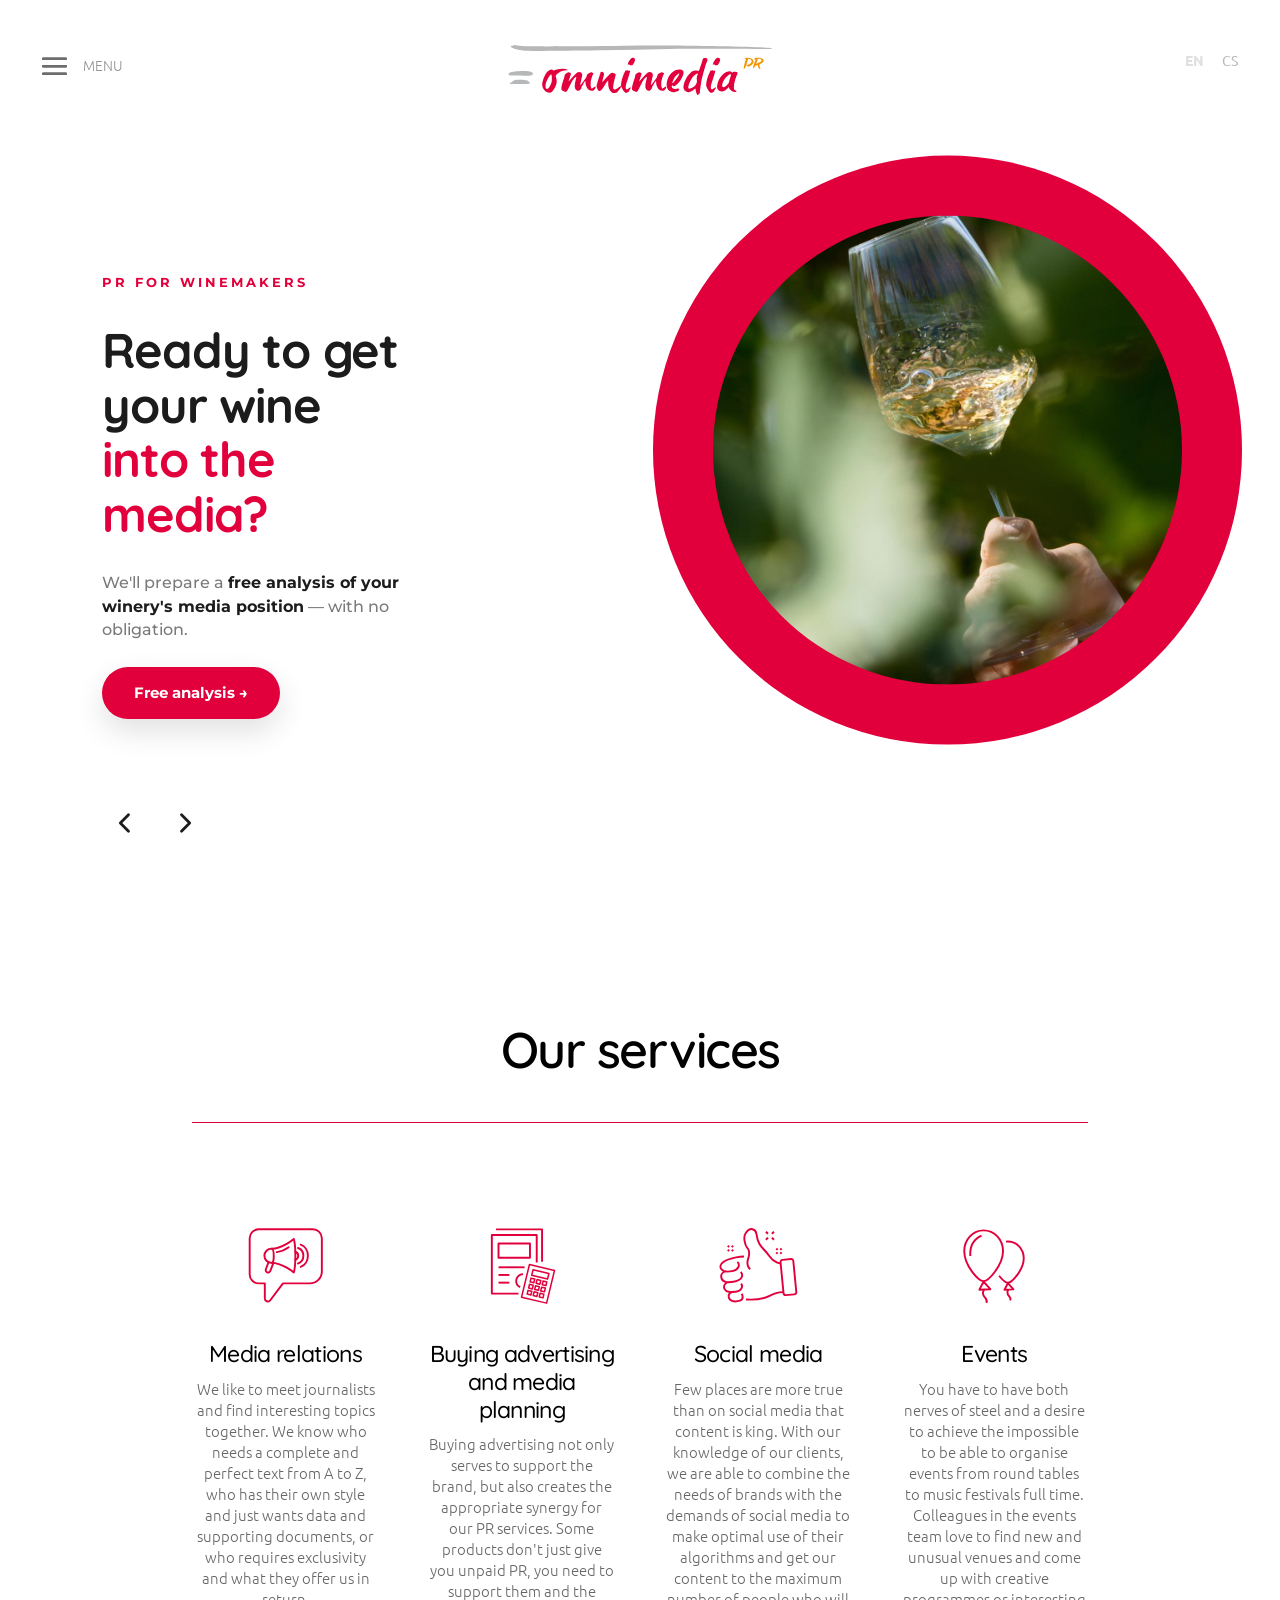
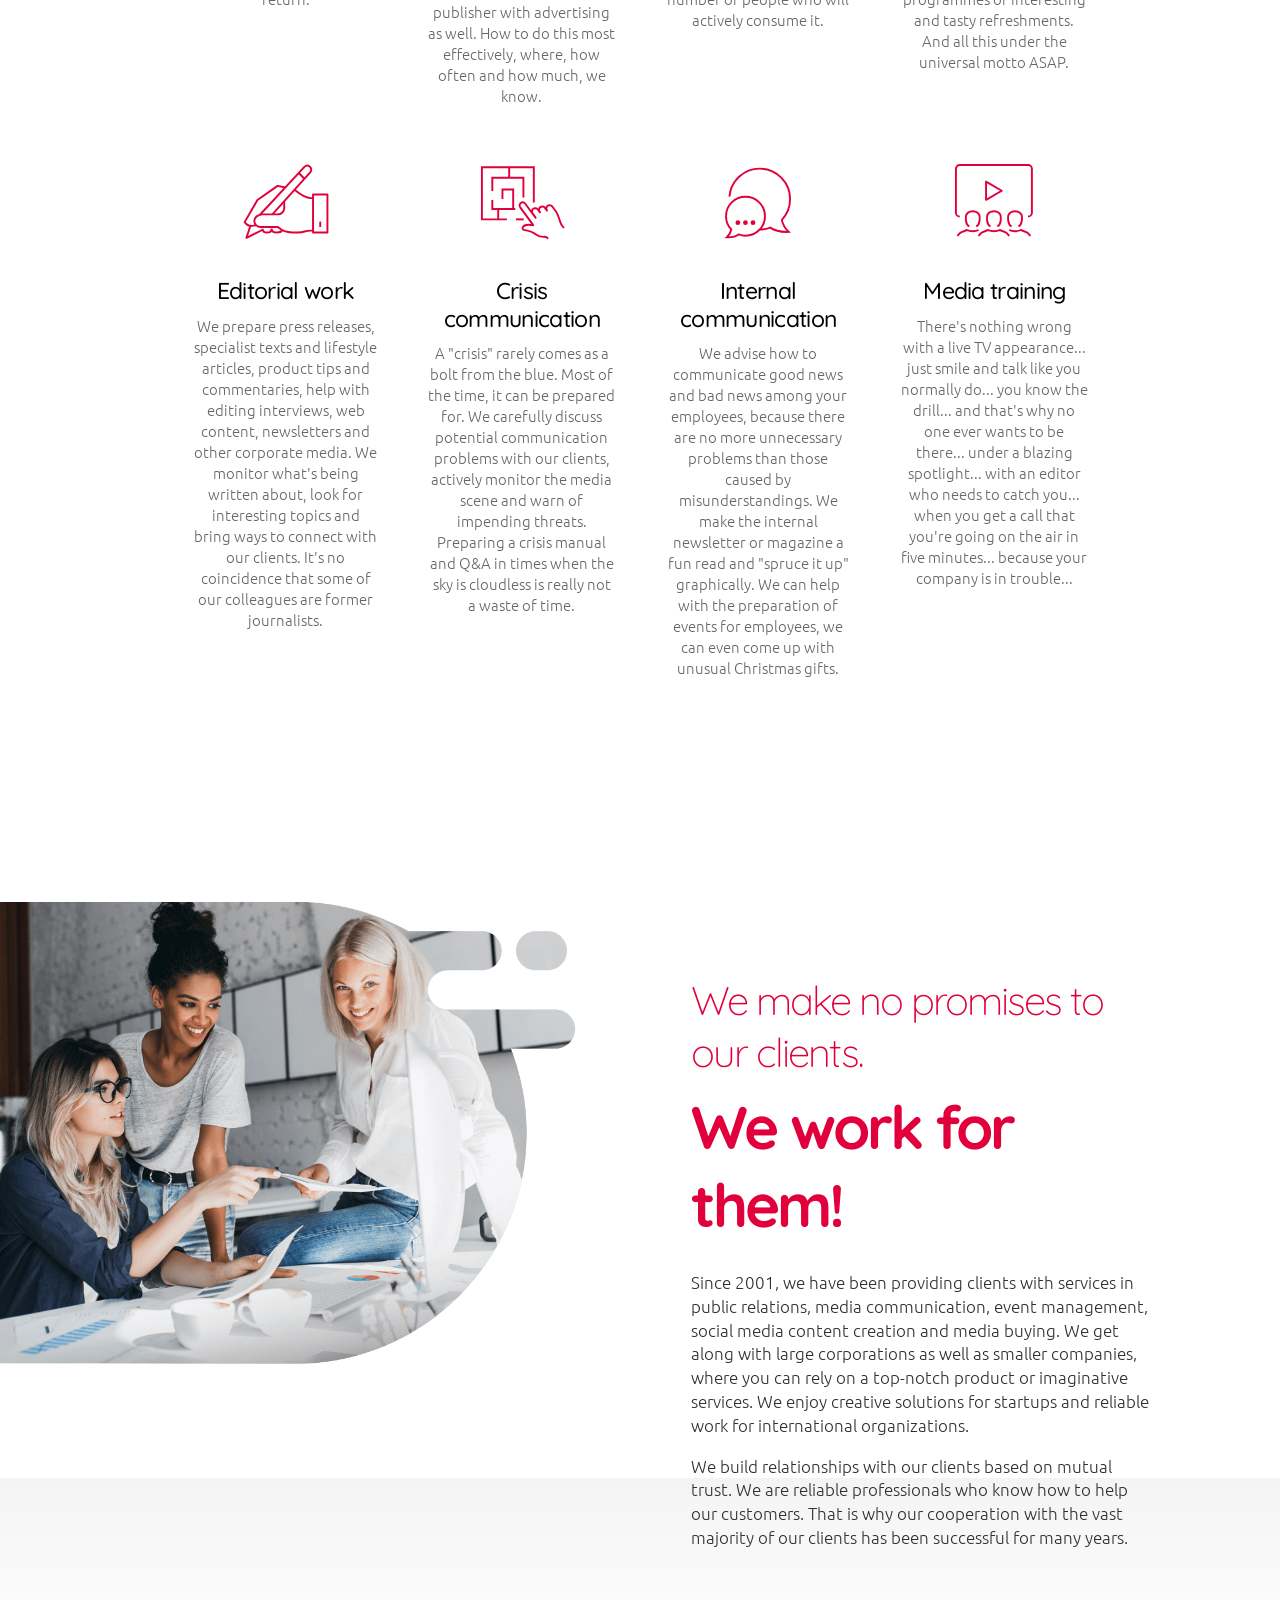
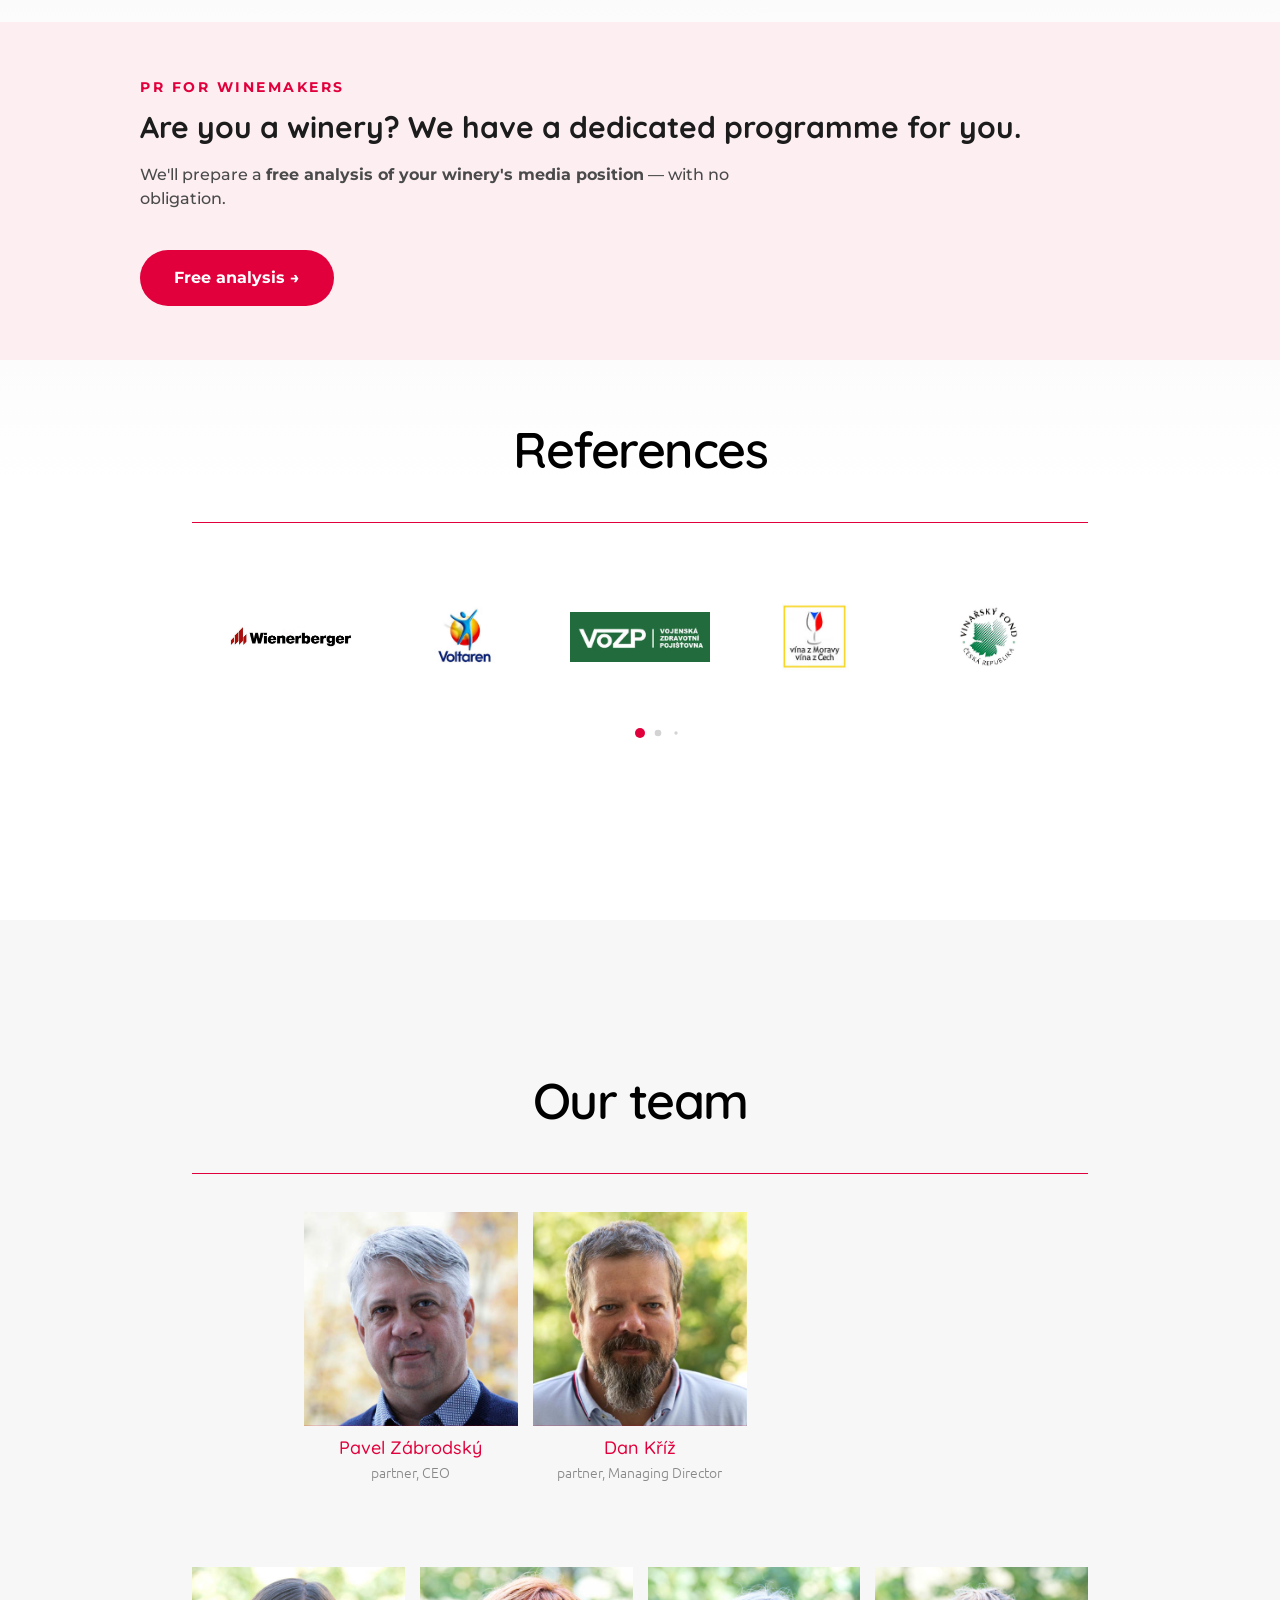
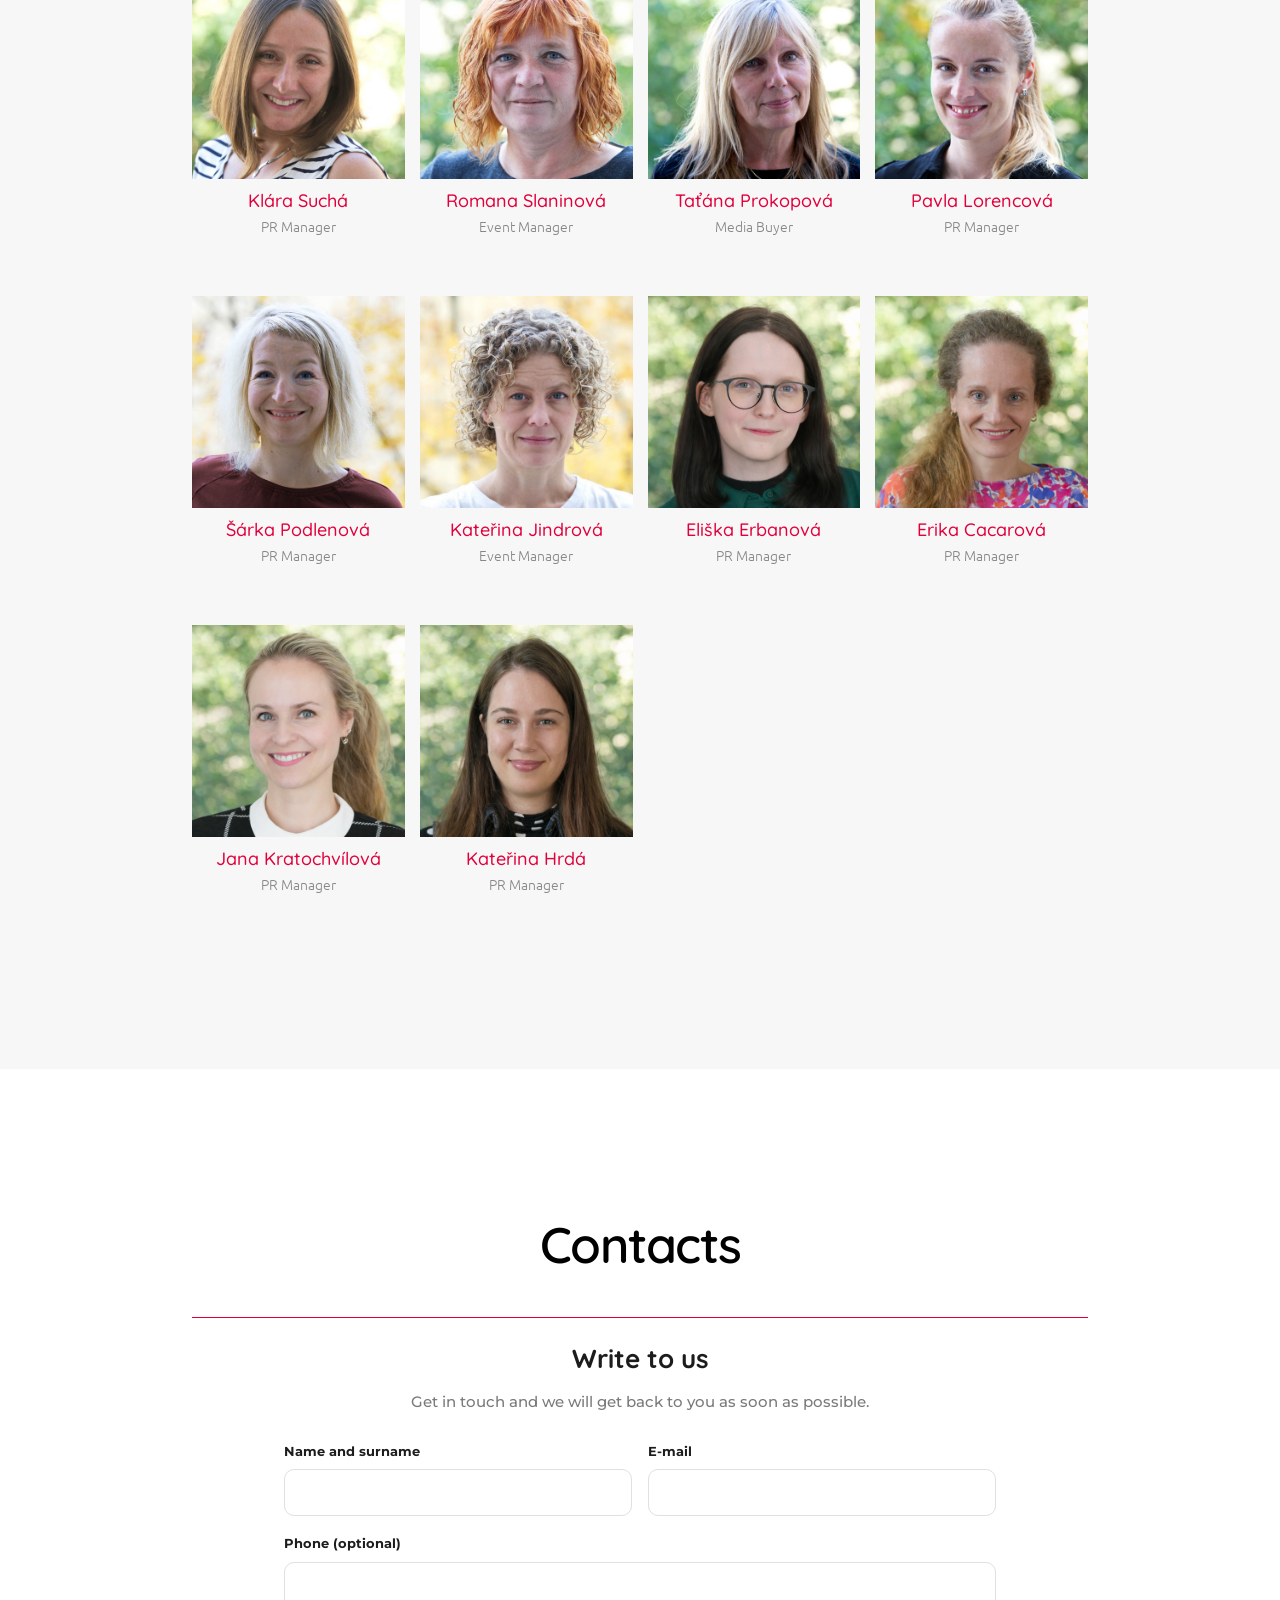
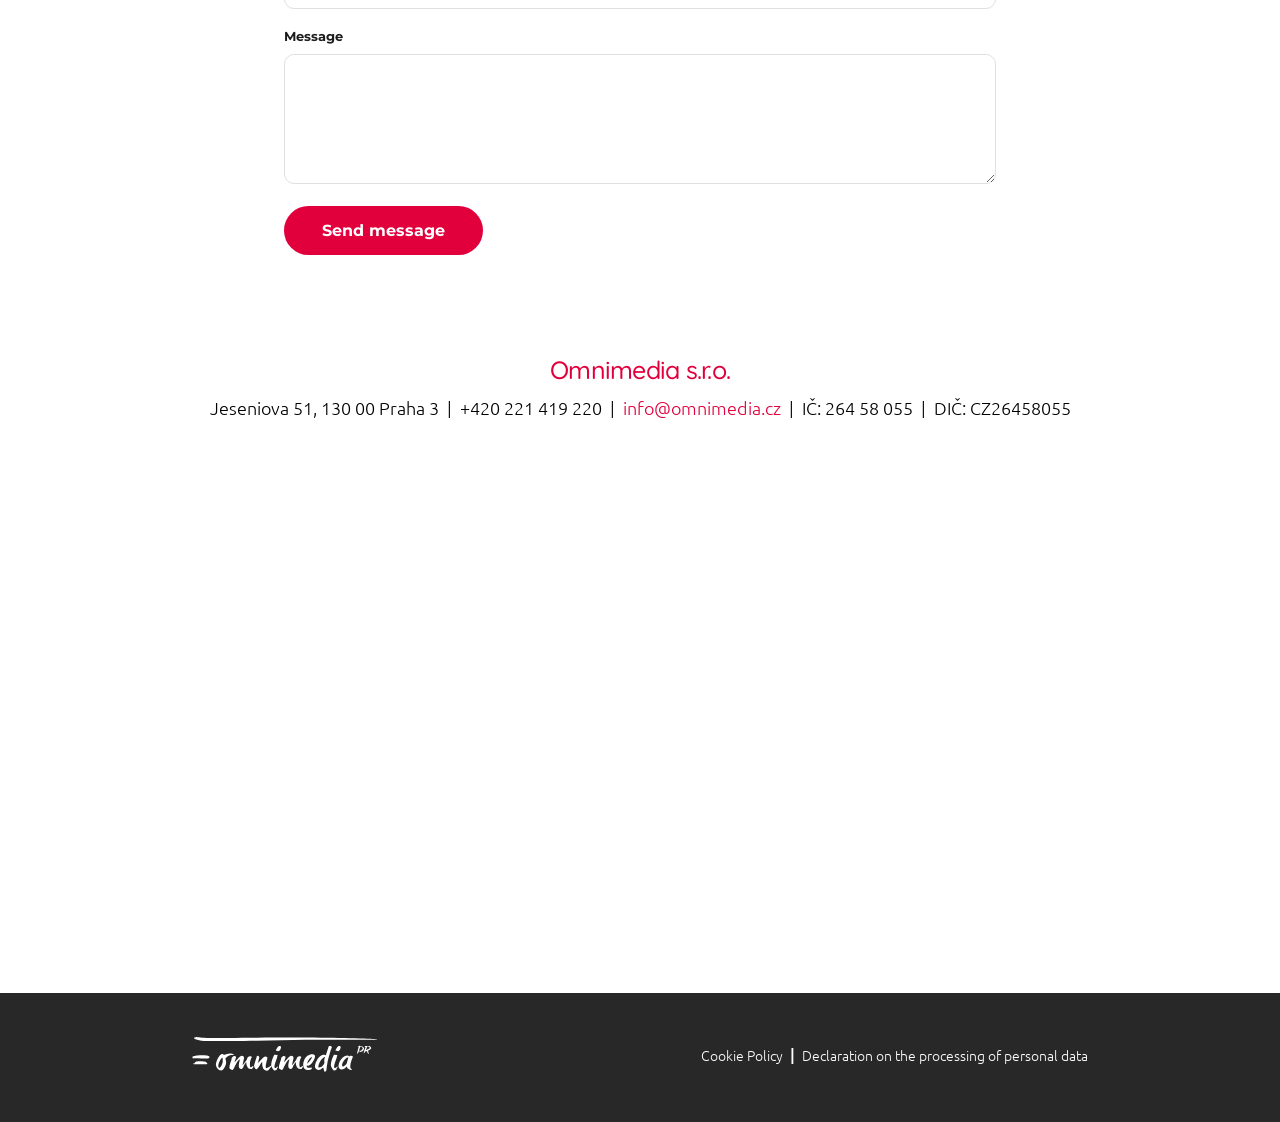
==== commit c47e7a35: "Menu: logo odkazuje na homepage; rozbalovaci menu jako subtilni vodorovny radek pod hlavickou - logo" ====
--- a/en/index.html
+++ b/en/index.html
@@ -1,6 +1,7 @@
 <!DOCTYPE html>
 <html lang="en-US">
 <head>
+<meta name="robots" content="noindex, nofollow">
 	<meta charset="UTF-8" />
 <meta http-equiv="X-UA-Compatible" content="IE=edge">
 	
@@ -167,7 +168,7 @@
 				
 				
 				
-				<a href="../assets-mirror/en/index"><span class="et_pb_image_wrap"><img decoding="async" width="224" height="42" src="../assets-mirror/wp-content/uploads/2022/09/omnimedia-logo-min.svg" alt="" title="omnimedia-logo-min" class="wp-image-50" /></span></a>
+				<a href="index.html"><span class="et_pb_image_wrap"><img decoding="async" width="224" height="42" src="../assets-mirror/wp-content/uploads/2022/09/omnimedia-logo-min.svg" alt="" title="omnimedia-logo-min" class="wp-image-50" /></span></a>
 			</div>
 			</div><div class="et_pb_column et_pb_column_1_4 et_pb_column_2_tb_header  et_pb_css_mix_blend_mode_passthrough et-last-child">
 				
@@ -260,7 +261,7 @@
 				
 				
 				
-				<a href="../assets-mirror/en/index"><span class="et_pb_image_wrap"><img decoding="async" width="224" height="42" src="../assets-mirror/wp-content/uploads/2022/09/omnimedia-logo-min.svg" alt="" title="omnimedia-logo-min" class="wp-image-50" /></span></a>
+				<a href="index.html"><span class="et_pb_image_wrap"><img decoding="async" width="224" height="42" src="../assets-mirror/wp-content/uploads/2022/09/omnimedia-logo-min.svg" alt="" title="omnimedia-logo-min" class="wp-image-50" /></span></a>
 			</div>
 			</div>
 				
--- a/omni/integrate.css
+++ b/omni/integrate.css
@@ -30,8 +30,35 @@
 /* 4) Položka v menu (zvýraznění) */
 .omni-vinari-item > a{color:#e1003c !important}
 
-/* Jazykový přepínač (TranslatePress): dropdown neuskakuje doleva.
-   Napevno daná šířka 200px + zarovnání vpravo způsobovala posun – necháme kontejner podle obsahu. */
-.trp-language-switcher{width:auto !important;min-width:0 !important}
+/* Jazykový přepínač: místo vrtkavého hover dropdownu (přeskakoval) ukážeme obě mutace rovnou inline. */
+.trp-language-switcher{width:auto !important;min-width:0 !important;height:auto !important;overflow:visible !important}
+.trp-language-switcher > div{border:0 !important;background:none !important;background-image:none !important;padding:0 !important}
+.trp-language-switcher .trp-ls-shortcode-current-language{display:none !important}
+.trp-language-switcher .trp-ls-shortcode-language,
 .trp-language-switcher:hover .trp-ls-shortcode-language,
-.trp-language-switcher:focus .trp-ls-shortcode-language{left:0 !important;right:auto !important}
+.trp-language-switcher:focus .trp-ls-shortcode-language{
+  position:static !important;visibility:visible !important;display:inline-flex !important;gap:4px;
+  height:auto !important;max-height:none !important;min-height:0 !important;overflow:visible !important;
+  padding:0 !important;left:auto !important;top:auto !important}
+.trp-language-switcher .trp-ls-shortcode-language > a{padding:4px 7px !important;font-size:14px !important;border-radius:3px}
+.trp-language-switcher .trp-ls-shortcode-disabled-language{opacity:.45;font-weight:700;cursor:default}
+
+/* Vlastní menu — subtilní řádek vysouvající se pod horní okraj (spíná „MENU"/hamburger) */
+.omni-nav{position:fixed;left:0;right:0;top:80px;z-index:9000;overflow:hidden;
+  visibility:hidden;transition:visibility 0s linear .34s;
+  font-family:'Montserrat',Arial,sans-serif}
+.omni-nav.open{visibility:visible;transition:visibility 0s}
+.omni-nav .inner{display:flex;align-items:center;justify-content:center;flex-wrap:wrap;
+  gap:6px 30px;padding:13px 24px;background:#fff;border-bottom:1px solid #ececec;
+  box-shadow:0 12px 26px rgba(0,0,0,.07);
+  transform:translateY(-100%);transition:transform .34s cubic-bezier(.22,1,.36,1)}
+.omni-nav.open .inner{transform:translateY(0)}
+.omni-nav a{position:relative;font-size:15px;font-weight:600;color:#1c1c1c;
+  text-decoration:none;letter-spacing:.2px;padding:6px 2px;transition:color .2s}
+.omni-nav a::after{content:"";position:absolute;left:0;right:100%;bottom:0;height:2px;
+  background:#e1003c;transition:right .25s ease}
+.omni-nav a:hover{color:#e1003c}
+.omni-nav a:hover::after{right:0}
+.omni-nav a.hl{color:#e1003c;font-weight:700}
+.omni-nav a.hl::after{display:none}
+@media(max-width:600px){.omni-nav .inner{gap:2px 18px;padding:10px 16px}.omni-nav a{font-size:14px}}
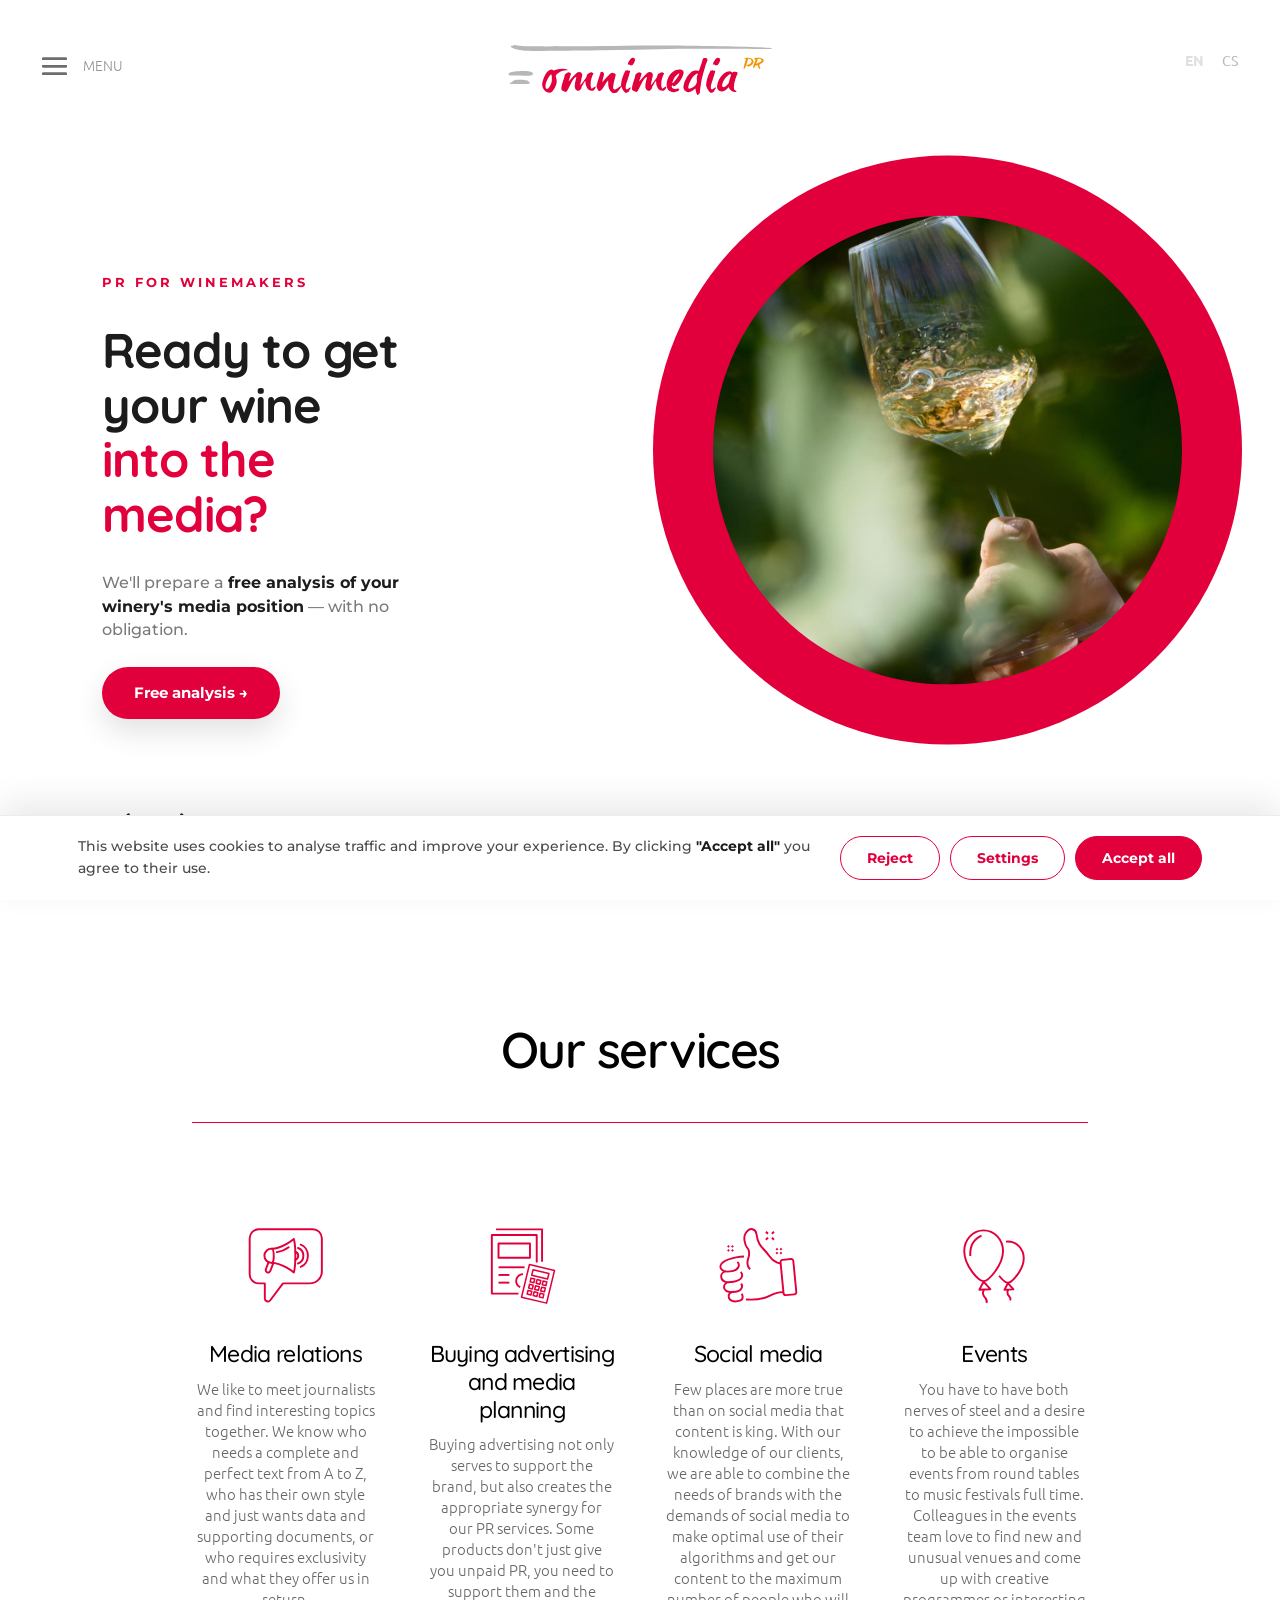
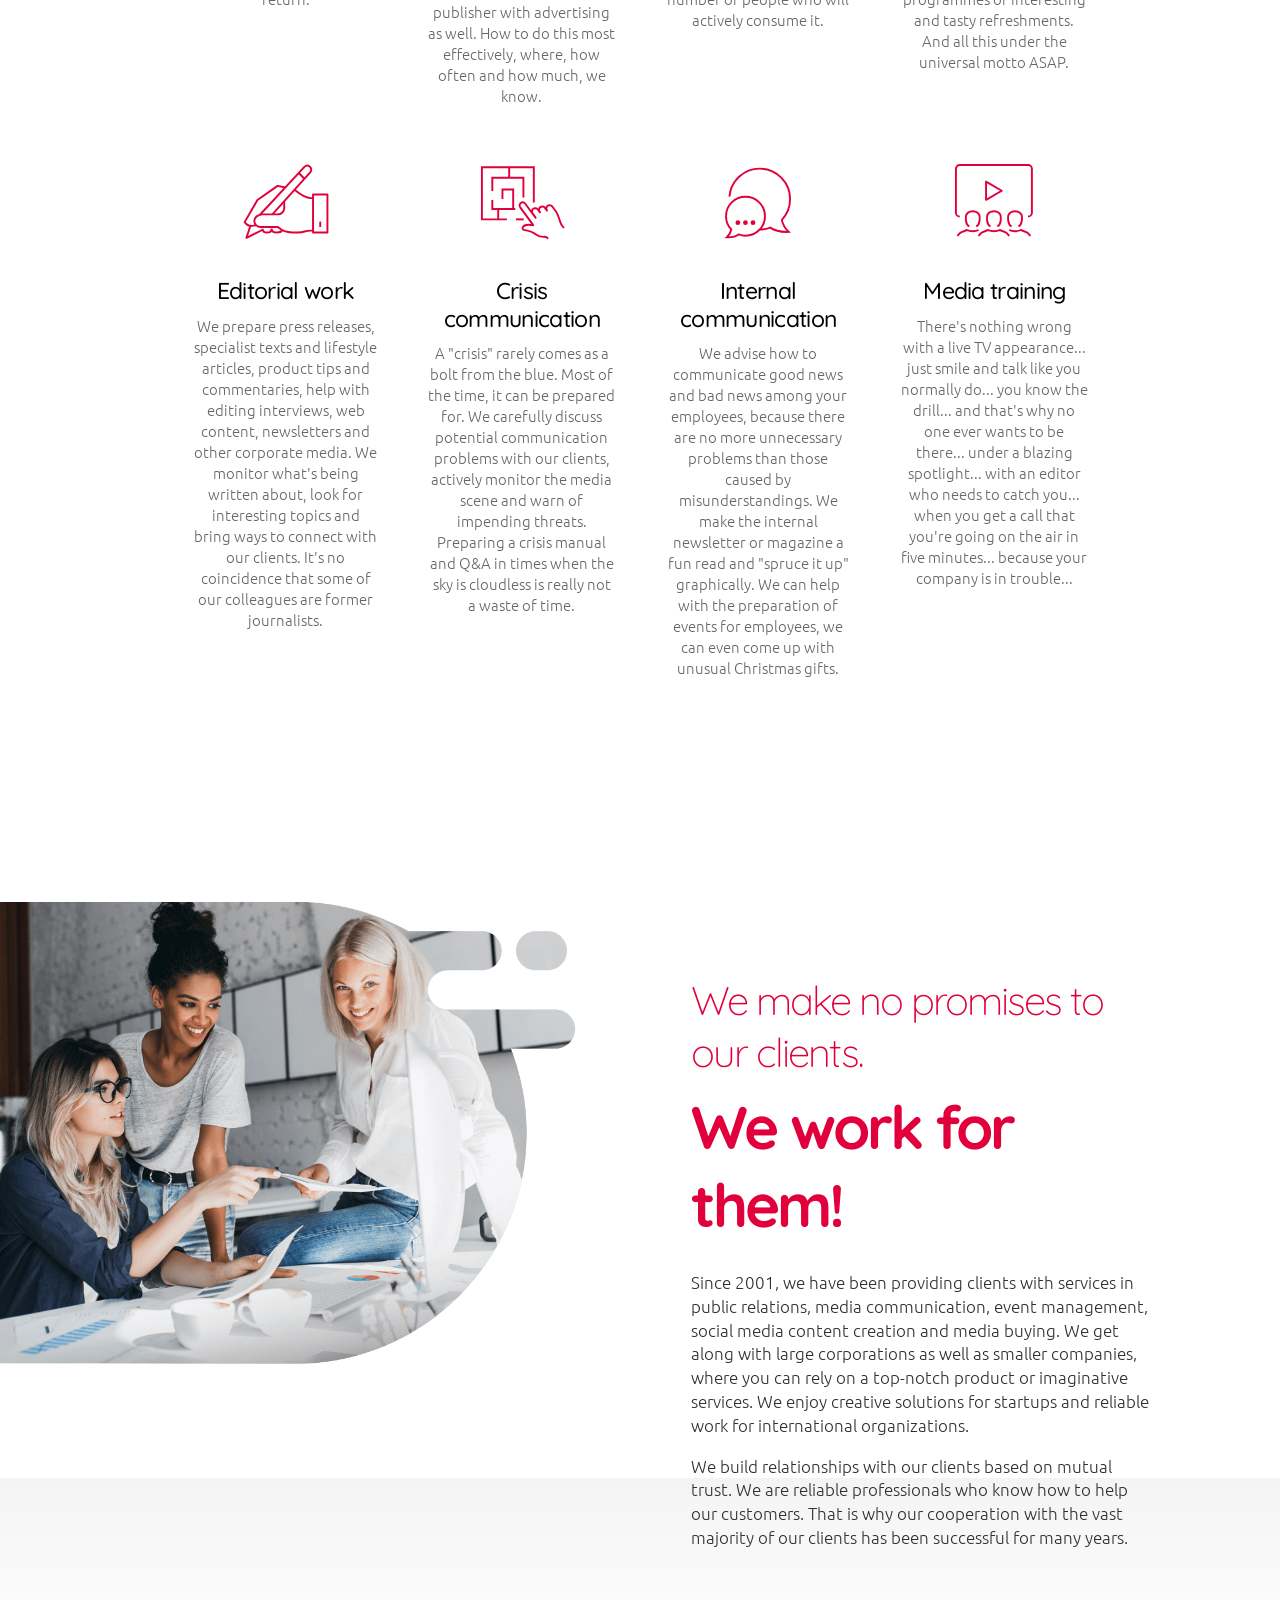
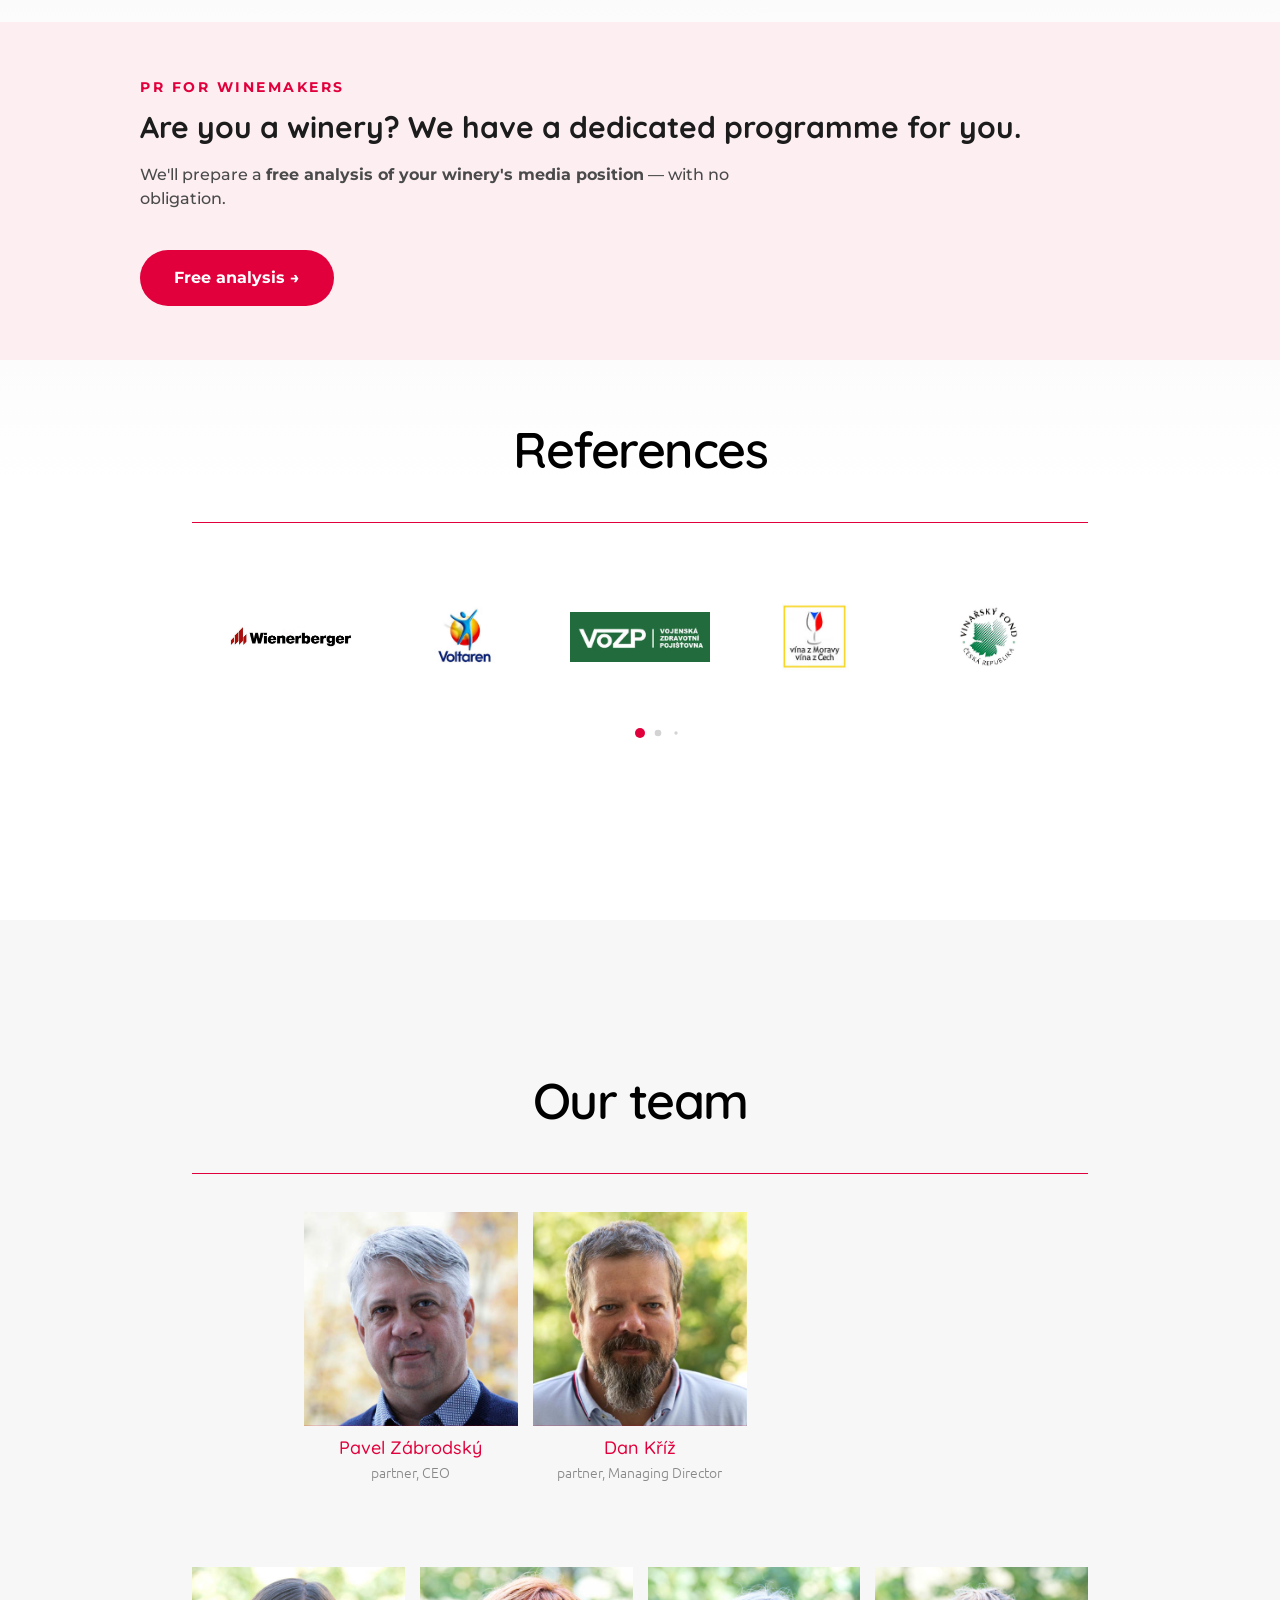
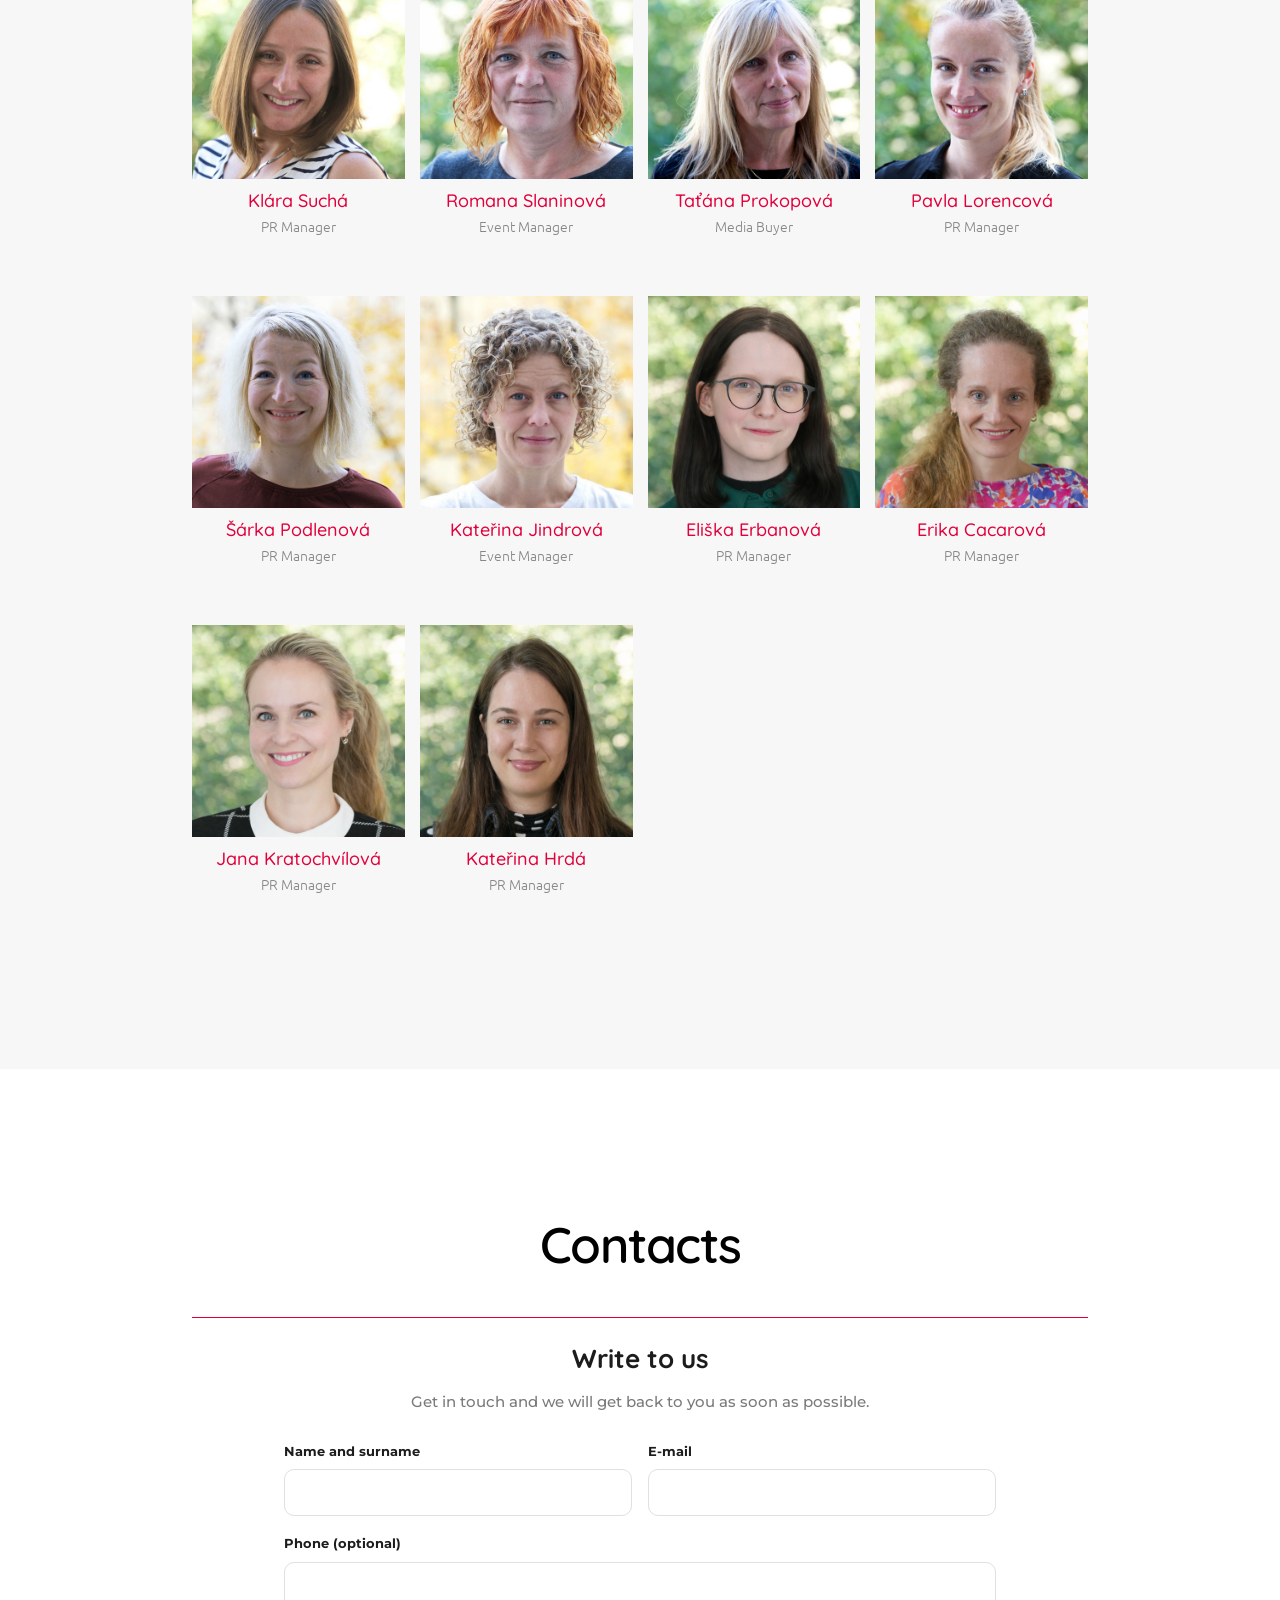
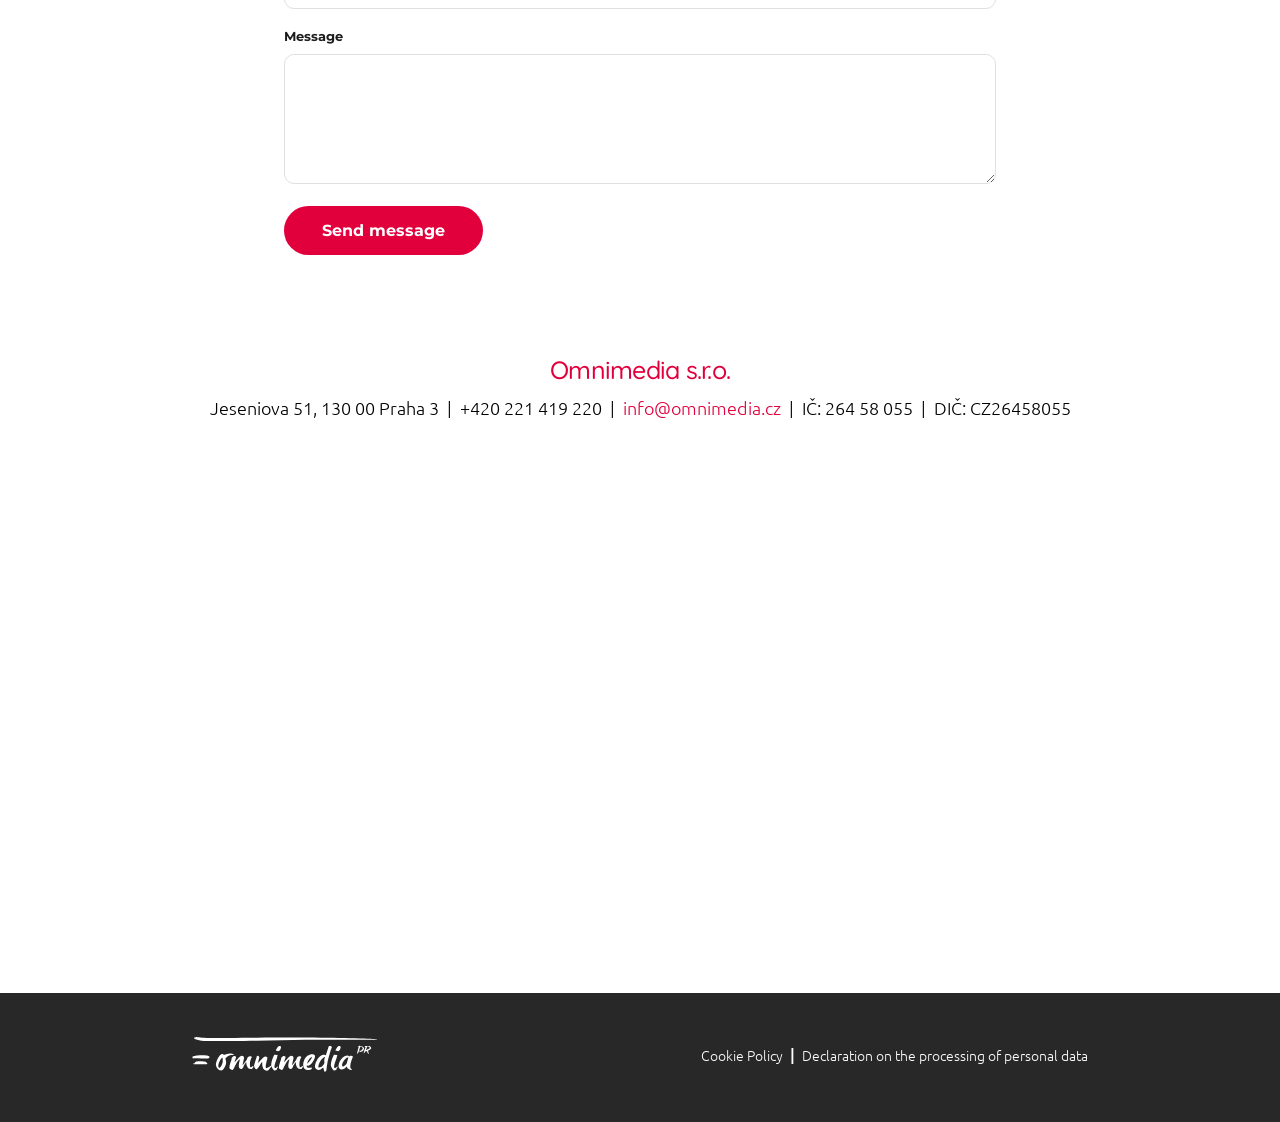
==== commit 951804d9: "Cookie lista (UI) - zatim bez napojeni na mereni - dvojjazycna (CS/EN), tlacitka Odmitnout / Nastave" ====
--- a/en/index.html
+++ b/en/index.html
@@ -1468,5 +1468,6 @@
 	<script src="../omni/hero.js"></script>
 <script src="../omni/integrate.js"></script>
 <script src="../omni/contact.js"></script>
+<link rel="stylesheet" href="../omni/cookies.css"><script src="../omni/cookies.js"></script>
 </body>
 </html>
--- a/omni/hero.css
+++ b/omni/hero.css
@@ -1,4 +1,6 @@
 /* Čistý editovatelný hero (nahrazuje Depicter). Vše scoped pod .omni-hero. */
+/* obal je Divi sekce s defaultním paddingem – vynulovat, ať 100vh hero sedí od horního okraje */
+.omni-hero-wrap{padding-top:0!important;padding-bottom:0!important}
 .omni-hero{--hh:90px;position:relative;min-height:100vh;overflow:hidden;background:#fff;
   font-family:'Montserrat',Arial,sans-serif}
 .omni-hero *{box-sizing:border-box}
@@ -55,9 +57,18 @@
   stroke-linecap:round;stroke-linejoin:round}
 
 @media(max-width:980px){
-  .omni-hero .slide{grid-template-columns:1fr;text-align:center}
-  .omni-hero .slide-text{max-width:none;padding:var(--hh) 28px 0;margin:0 auto}
-  .omni-hero .lead{max-width:none;margin-left:auto;margin-right:auto}
-  .omni-hero .slide-visual{display:none}
-  .omni-hero .arrows{left:50%;transform:translateX(-50%)}
+  .omni-hero{--hh:74px}
+  .omni-hero .slide{grid-template-columns:1fr;grid-template-rows:auto auto;align-content:center;
+    justify-items:center;text-align:center;gap:22px;padding-bottom:64px}
+  .omni-hero .slide-text{max-width:none;padding:var(--hh) 26px 0;margin:0 auto}
+  .omni-hero h2.h{font-size:clamp(26px,6.4vw,42px);letter-spacing:-.6px}
+  .omni-hero .lead{max-width:none;margin:16px auto 0;font-size:clamp(14px,3.6vw,17px)}
+  .omni-hero .cta{margin-top:20px}
+  /* fotku na mobilu ukázat pod textem (ne schovat) */
+  .omni-hero .slide-visual{display:block;height:auto;width:100%}
+  .omni-hero .circle{position:relative;top:auto;left:auto;margin:0 auto;
+    --d:min(62vw,300px);transform:scale(.6)}
+  .omni-hero .slide.active .circle{transform:none;
+    transition:opacity .8s ease,transform 1s cubic-bezier(.34,1.3,.5,1) .05s}
+  .omni-hero .arrows{left:50%;bottom:14px;transform:translateX(-50%)}
 }
--- a/omni/cookies.css
+++ b/omni/cookies.css
@@ -0,0 +1,46 @@
+/* Cookie lišta (UI). Zatím bez napojení na měření – jen ukládá volbu a vysílá událost. */
+.omni-cc{position:fixed;left:0;right:0;bottom:0;z-index:99998;
+  font-family:'Montserrat',Arial,sans-serif;background:#fff;border-top:1px solid #ececec;
+  box-shadow:0 -12px 34px rgba(0,0,0,.09);
+  transform:translateY(115%);transition:transform .42s cubic-bezier(.22,1,.36,1)}
+.omni-cc.show{transform:translateY(0)}
+.omni-cc__in{max-width:1180px;margin:0 auto;padding:20px 28px;
+  display:flex;align-items:center;gap:14px 28px;flex-wrap:wrap}
+.omni-cc__txt{flex:1 1 360px;margin:0;font-size:14px;line-height:1.55;color:#4a4a4a}
+.omni-cc__txt strong{color:#1c1c1c}
+.omni-cc__btns{display:flex;gap:10px;flex-wrap:wrap}
+.omni-cc__btn{font-family:inherit;font-size:14px;font-weight:700;border-radius:50px;
+  padding:12px 26px;cursor:pointer;border:1px solid #e1003c;white-space:nowrap;
+  transition:background .2s,color .2s}
+.omni-cc__btn--ghost{background:#fff;color:#e1003c}
+.omni-cc__btn--ghost:hover{background:#fde9ef}
+.omni-cc__btn--solid{background:#e1003c;color:#fff}
+.omni-cc__btn--solid:hover{background:#b3002f}
+
+/* panel s nastavením kategorií */
+.omni-cc__set{display:none;flex-basis:100%;border-top:1px solid #eee;margin-top:4px;padding-top:14px}
+.omni-cc.open .omni-cc__set{display:block}
+.omni-cc__row{display:flex;align-items:flex-start;gap:16px;padding:12px 0;border-bottom:1px solid #f4f4f4}
+.omni-cc__row:last-of-type{border-bottom:0}
+.omni-cc__row h4{margin:0 0 3px;font-size:14px;font-weight:700;color:#1c1c1c}
+.omni-cc__row p{margin:0;font-size:13px;line-height:1.45;color:#7a7a7a}
+.omni-cc__settxt{flex:1}
+
+/* přepínač */
+.omni-cc__sw{position:relative;flex-shrink:0;width:46px;height:26px;margin-top:1px}
+.omni-cc__sw input{position:absolute;opacity:0;width:0;height:0}
+.omni-cc__sw label{position:absolute;inset:0;background:#cfcfcf;border-radius:50px;cursor:pointer;transition:background .2s}
+.omni-cc__sw label::after{content:"";position:absolute;top:3px;left:3px;width:20px;height:20px;
+  background:#fff;border-radius:50%;box-shadow:0 1px 3px rgba(0,0,0,.25);transition:transform .2s}
+.omni-cc__sw input:checked + label{background:#e1003c}
+.omni-cc__sw input:checked + label::after{transform:translateX(20px)}
+.omni-cc__sw input:disabled + label{opacity:.55;cursor:not-allowed}
+.omni-cc__save{margin-top:14px;text-align:right}
+
+@media(max-width:600px){
+  .omni-cc__in{padding:16px 16px 18px}
+  .omni-cc__btns{width:100%}
+  .omni-cc__btn{flex:1;padding:12px 14px}
+  .omni-cc__save{text-align:center}
+  .omni-cc__save .omni-cc__btn{flex:none;width:100%}
+}
